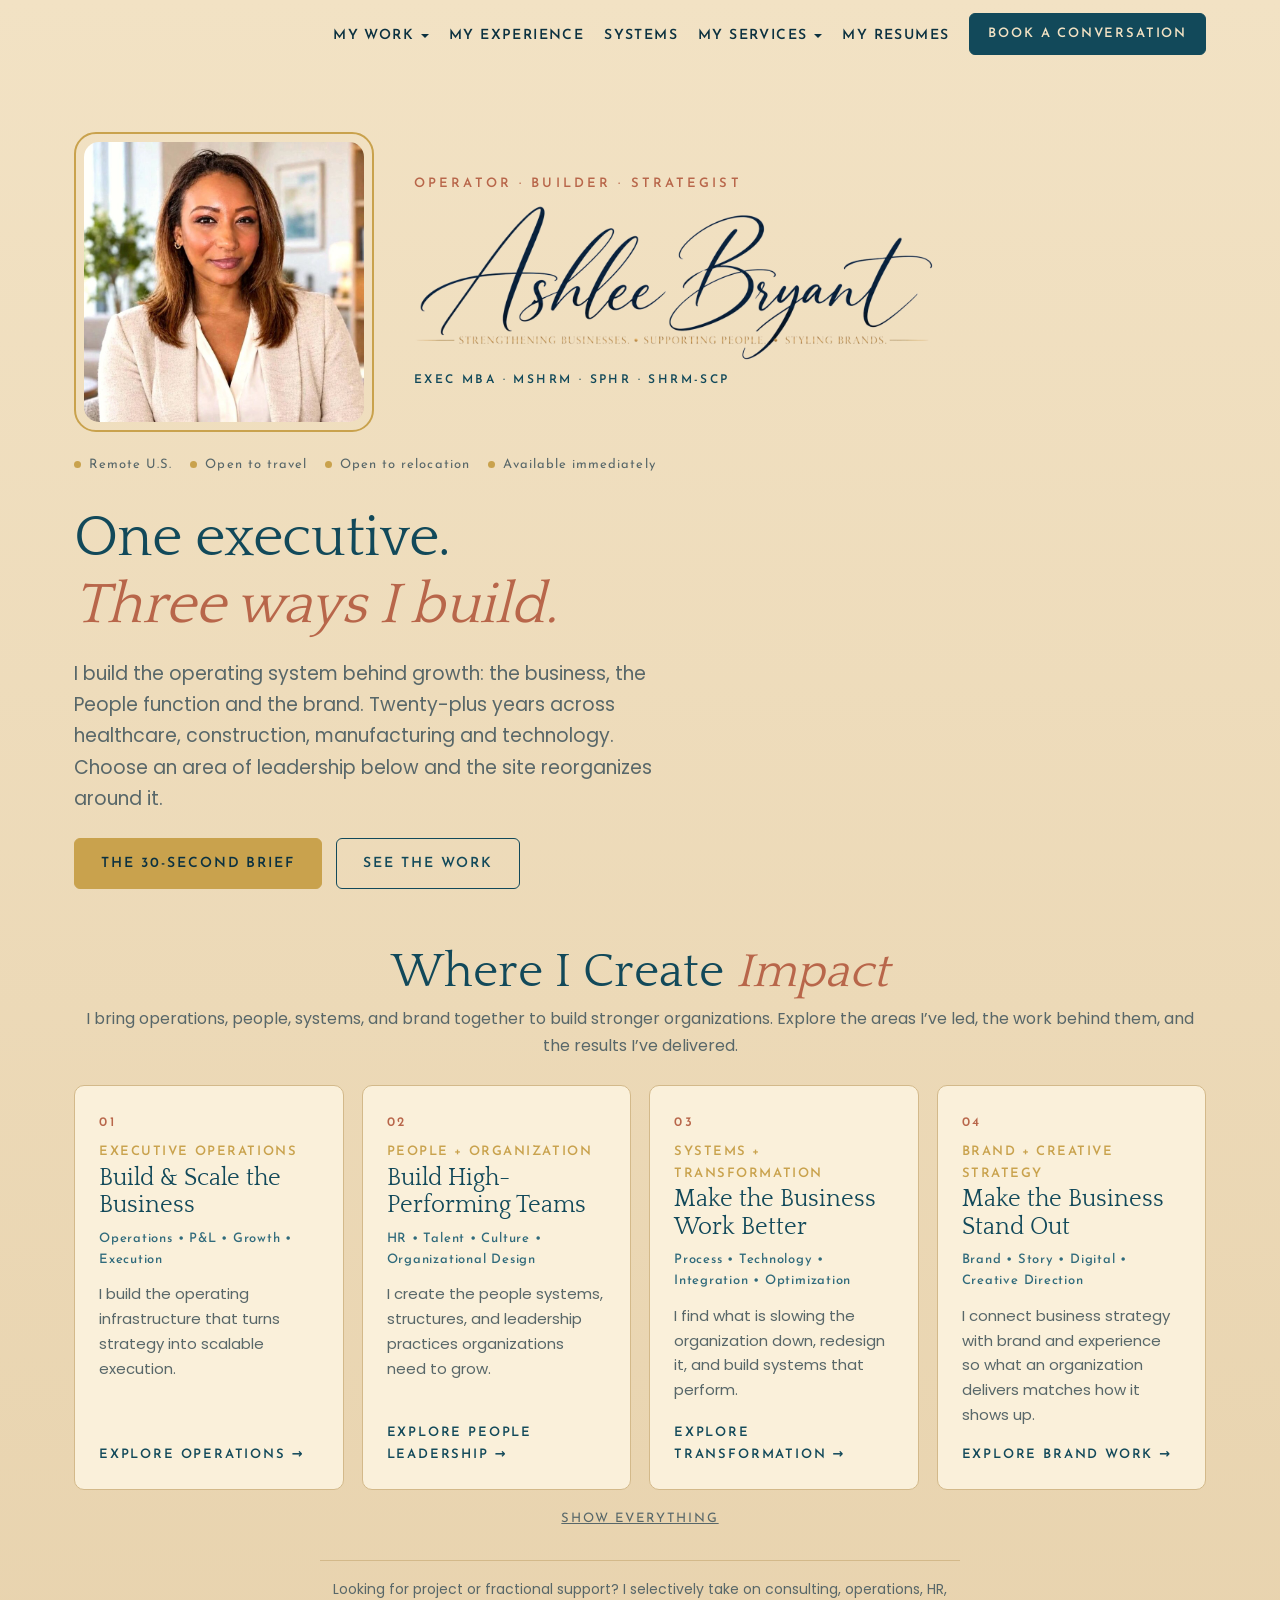
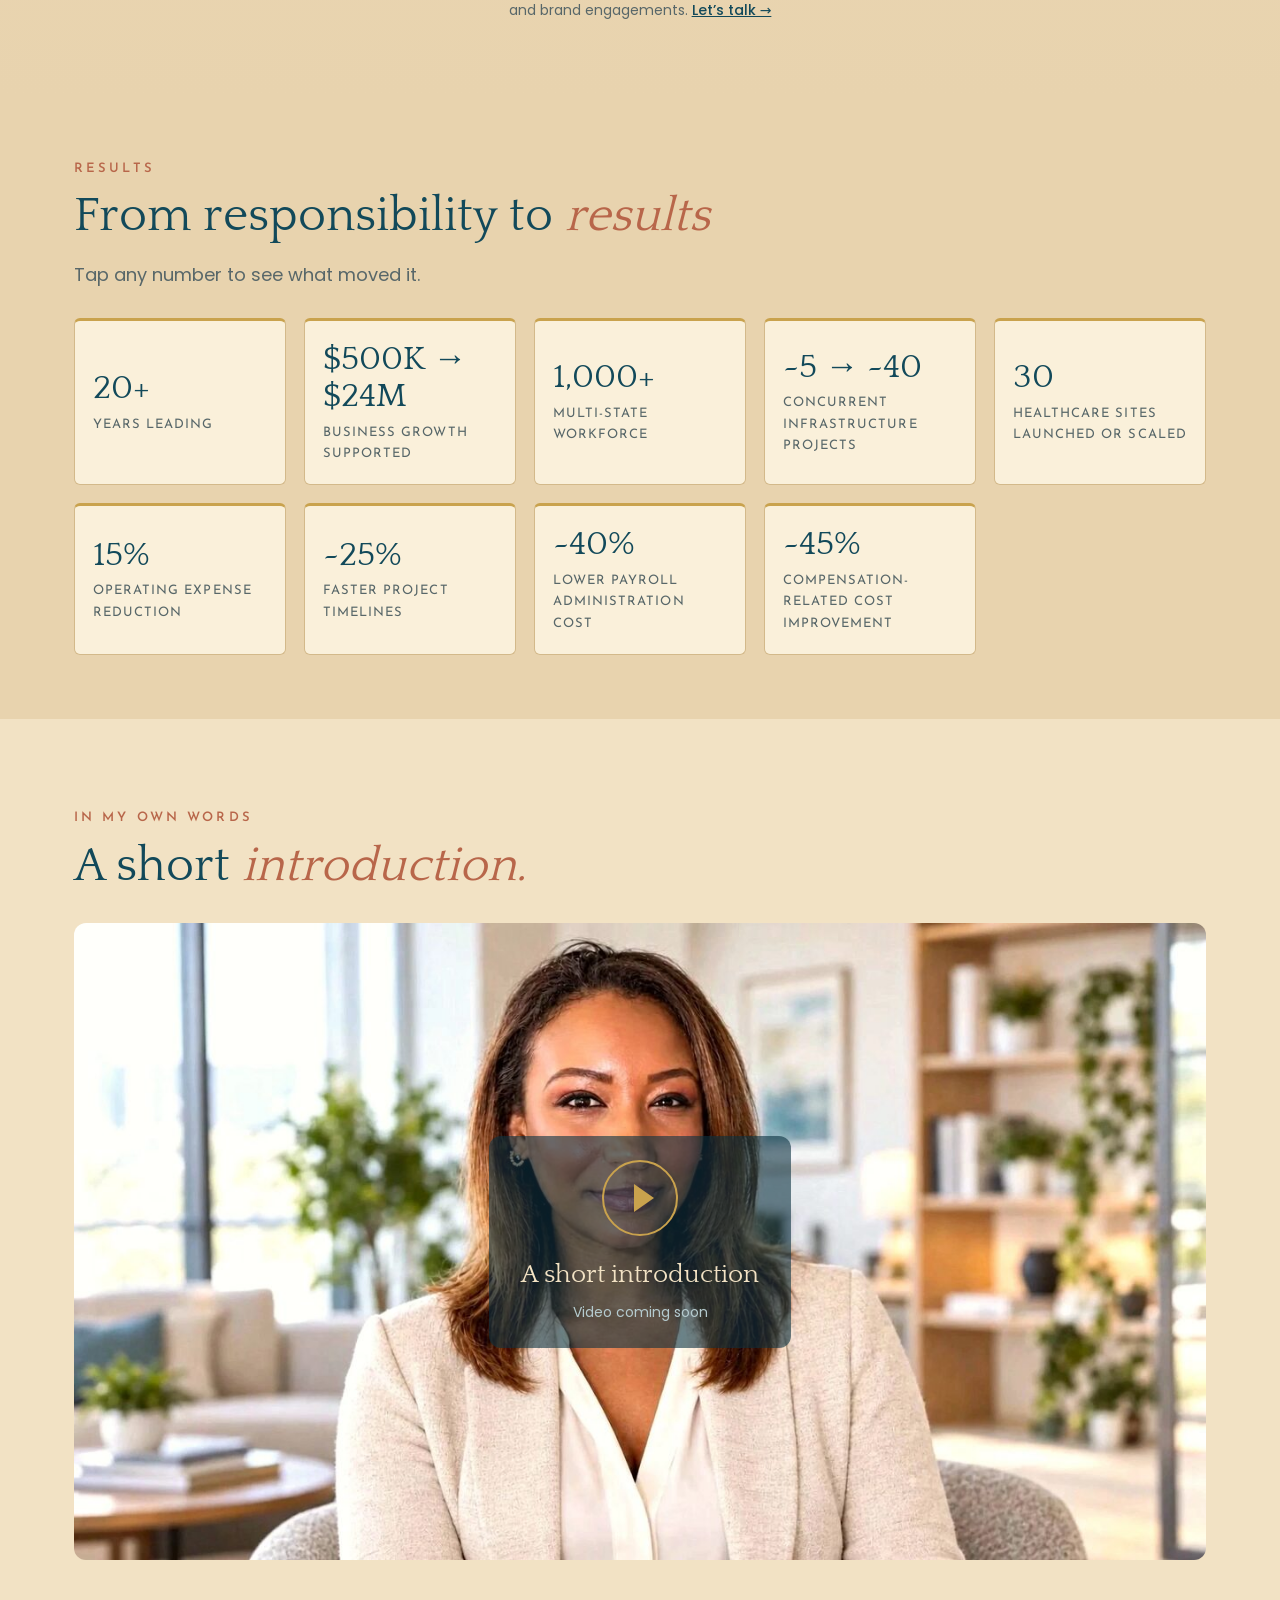
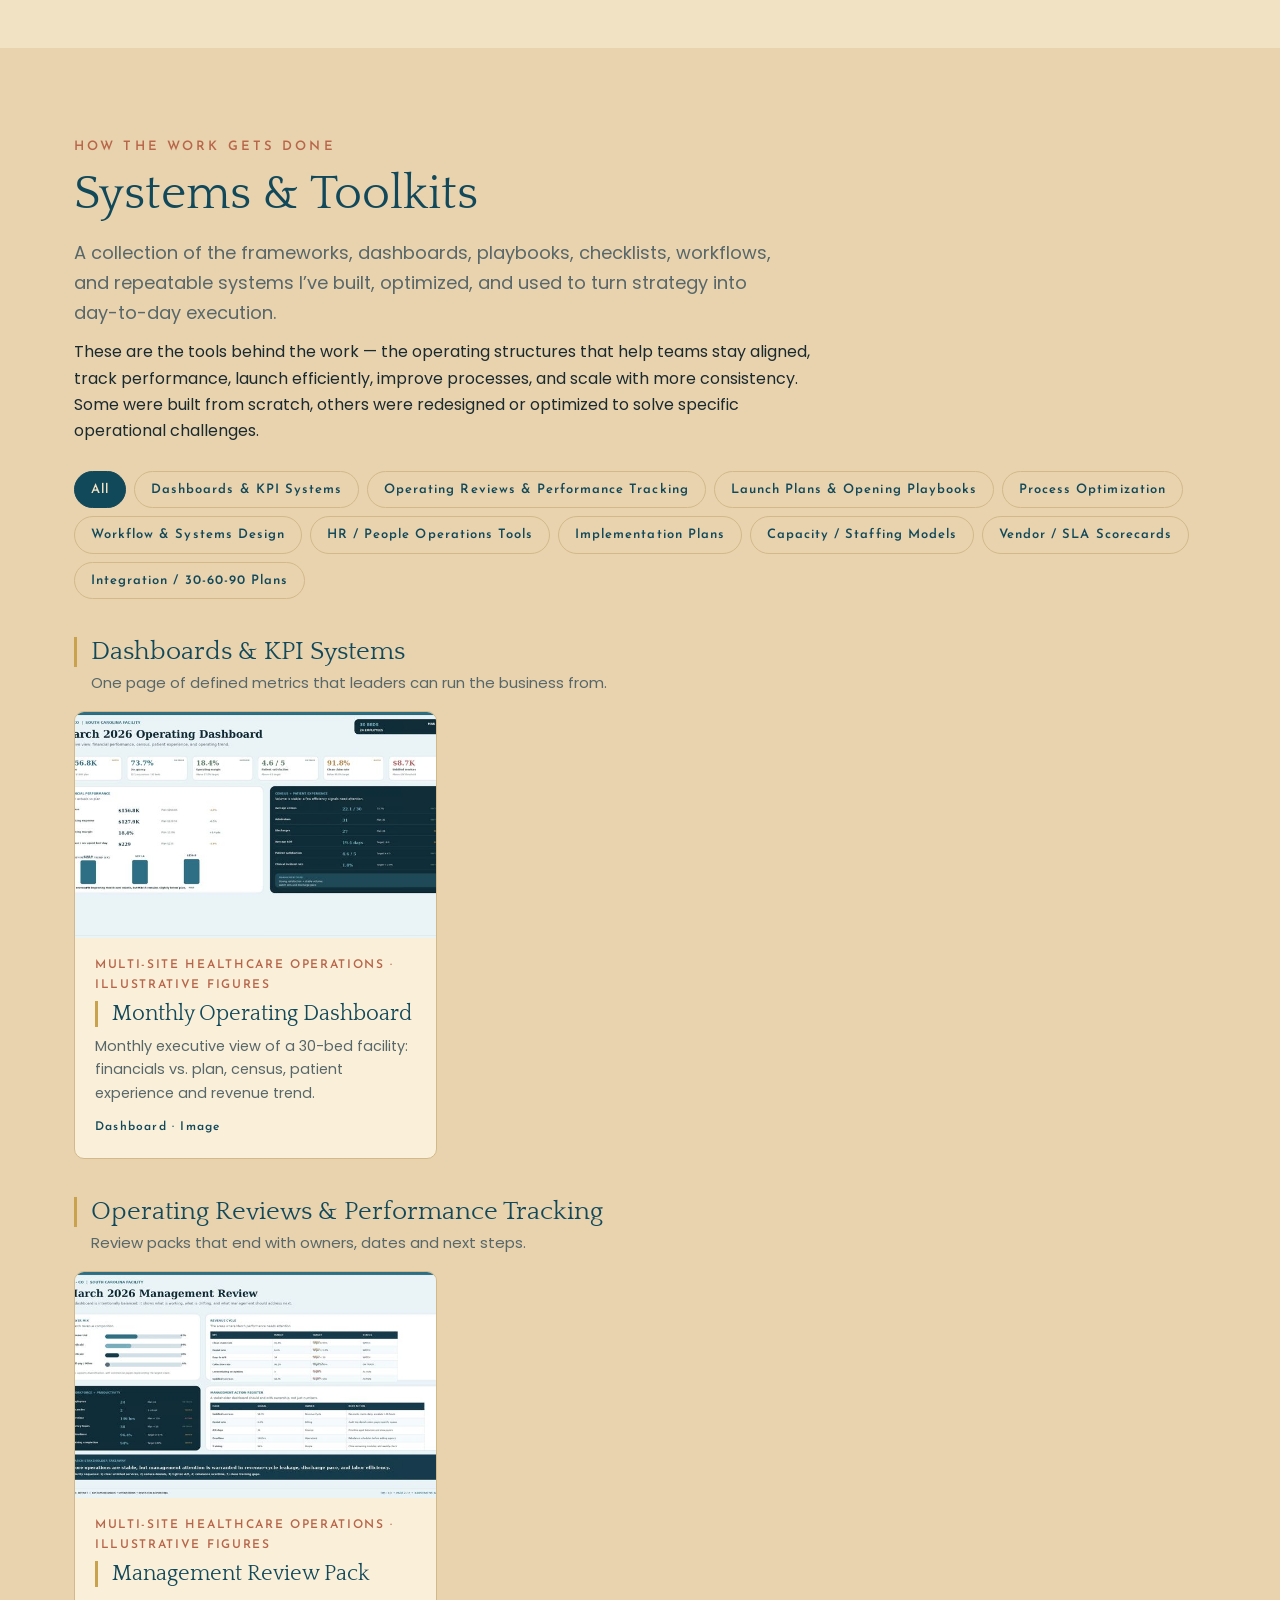
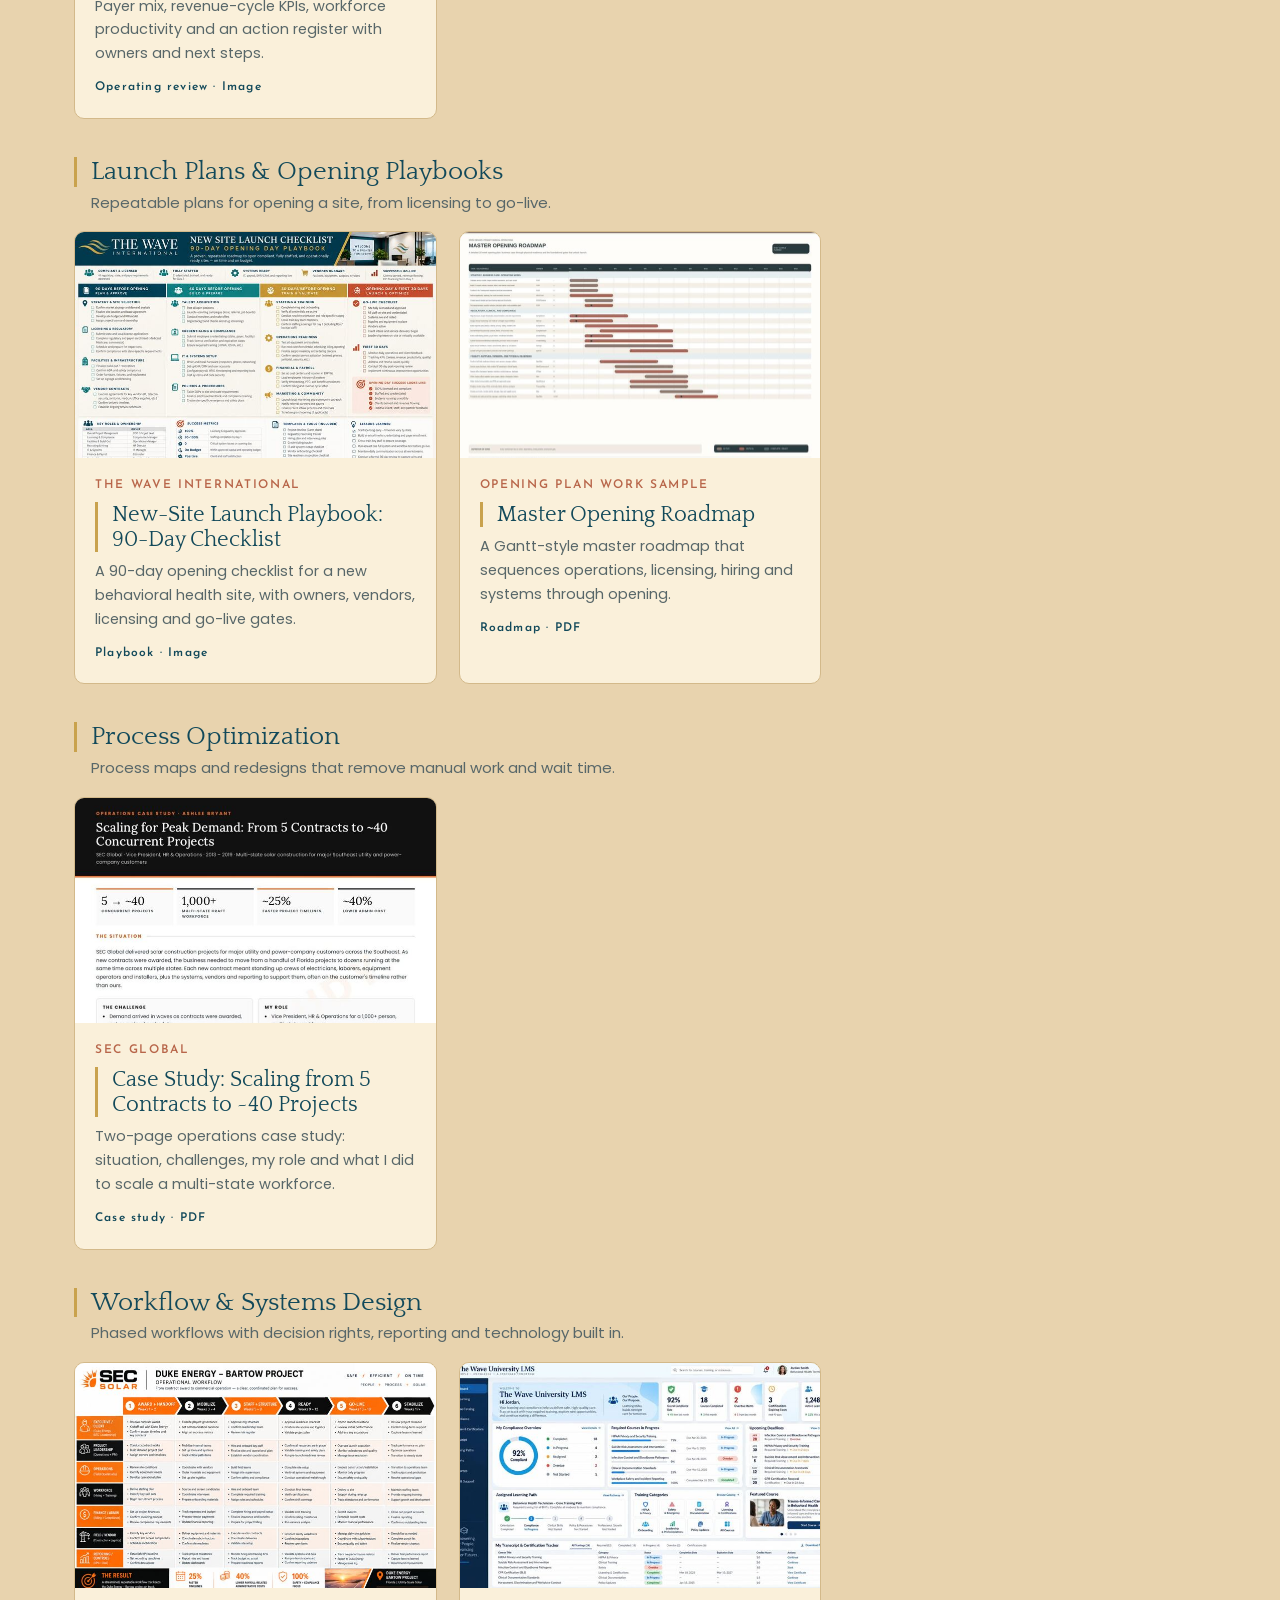
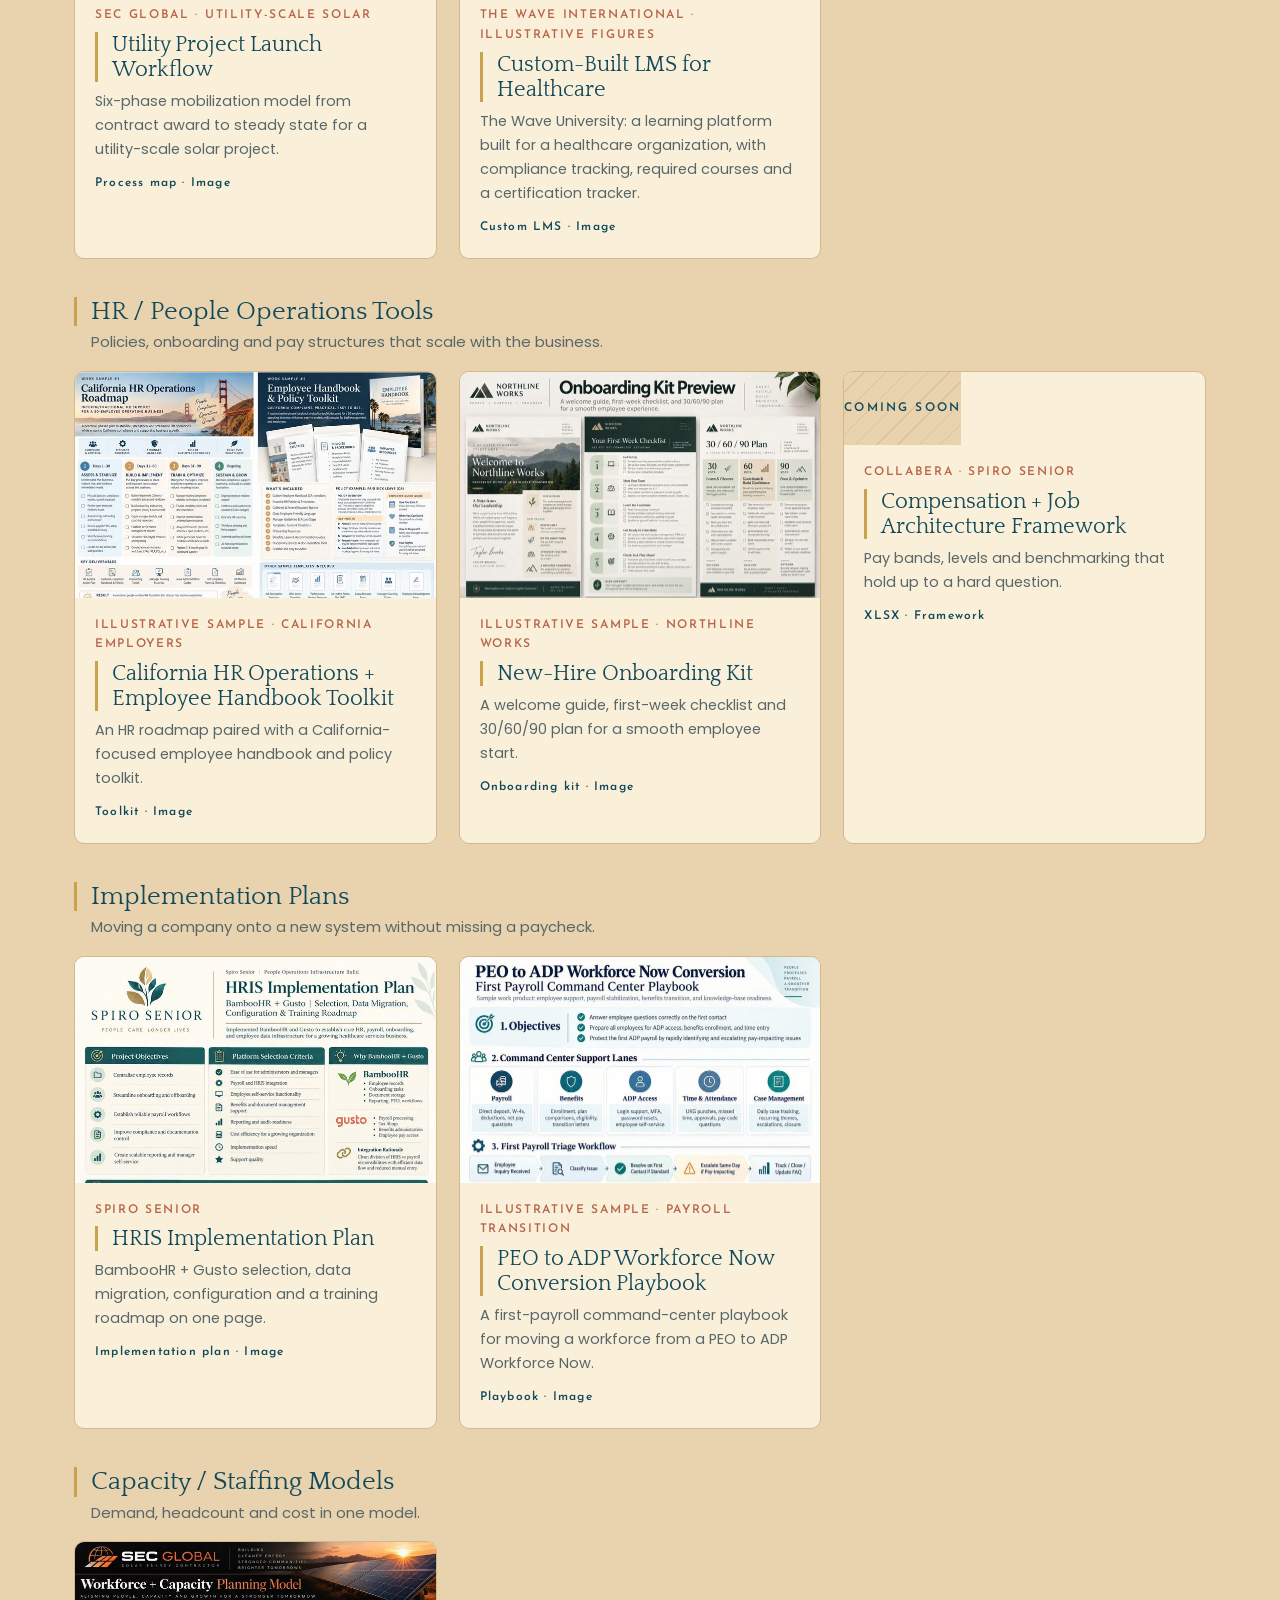
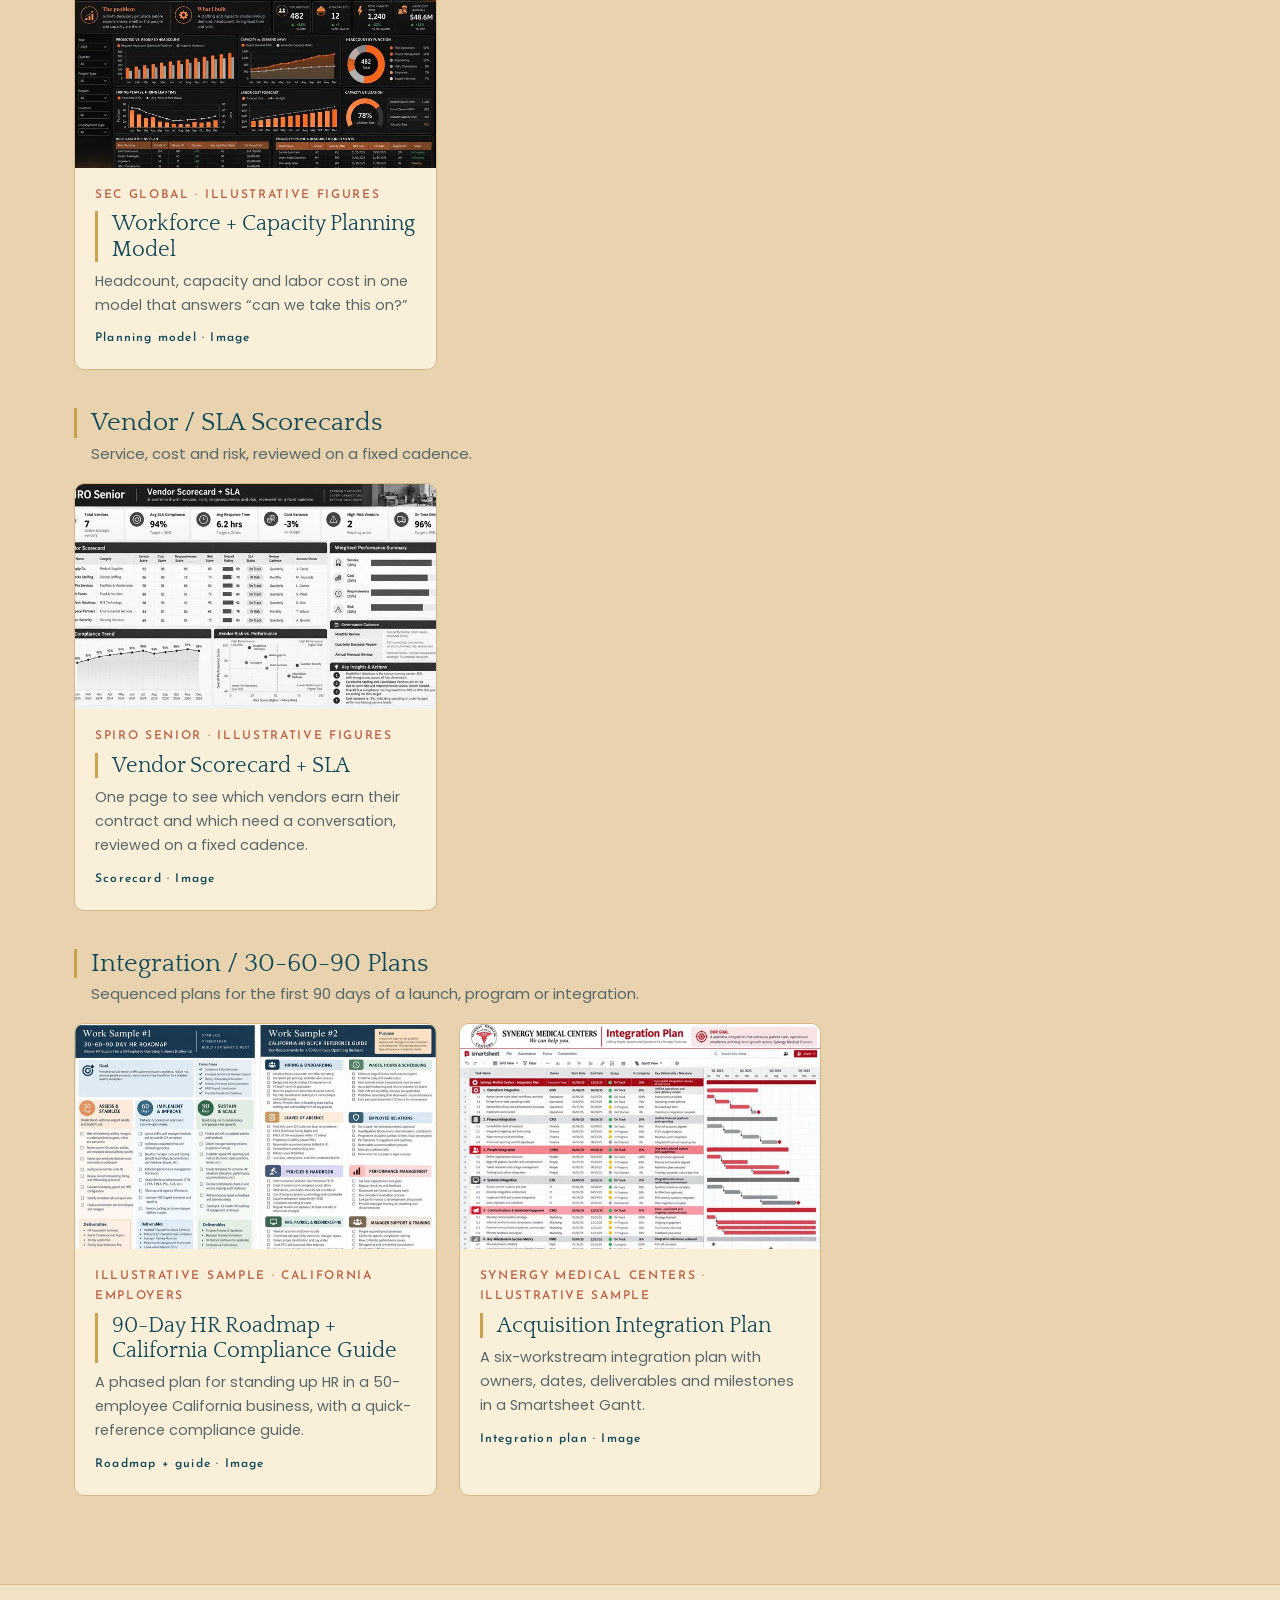
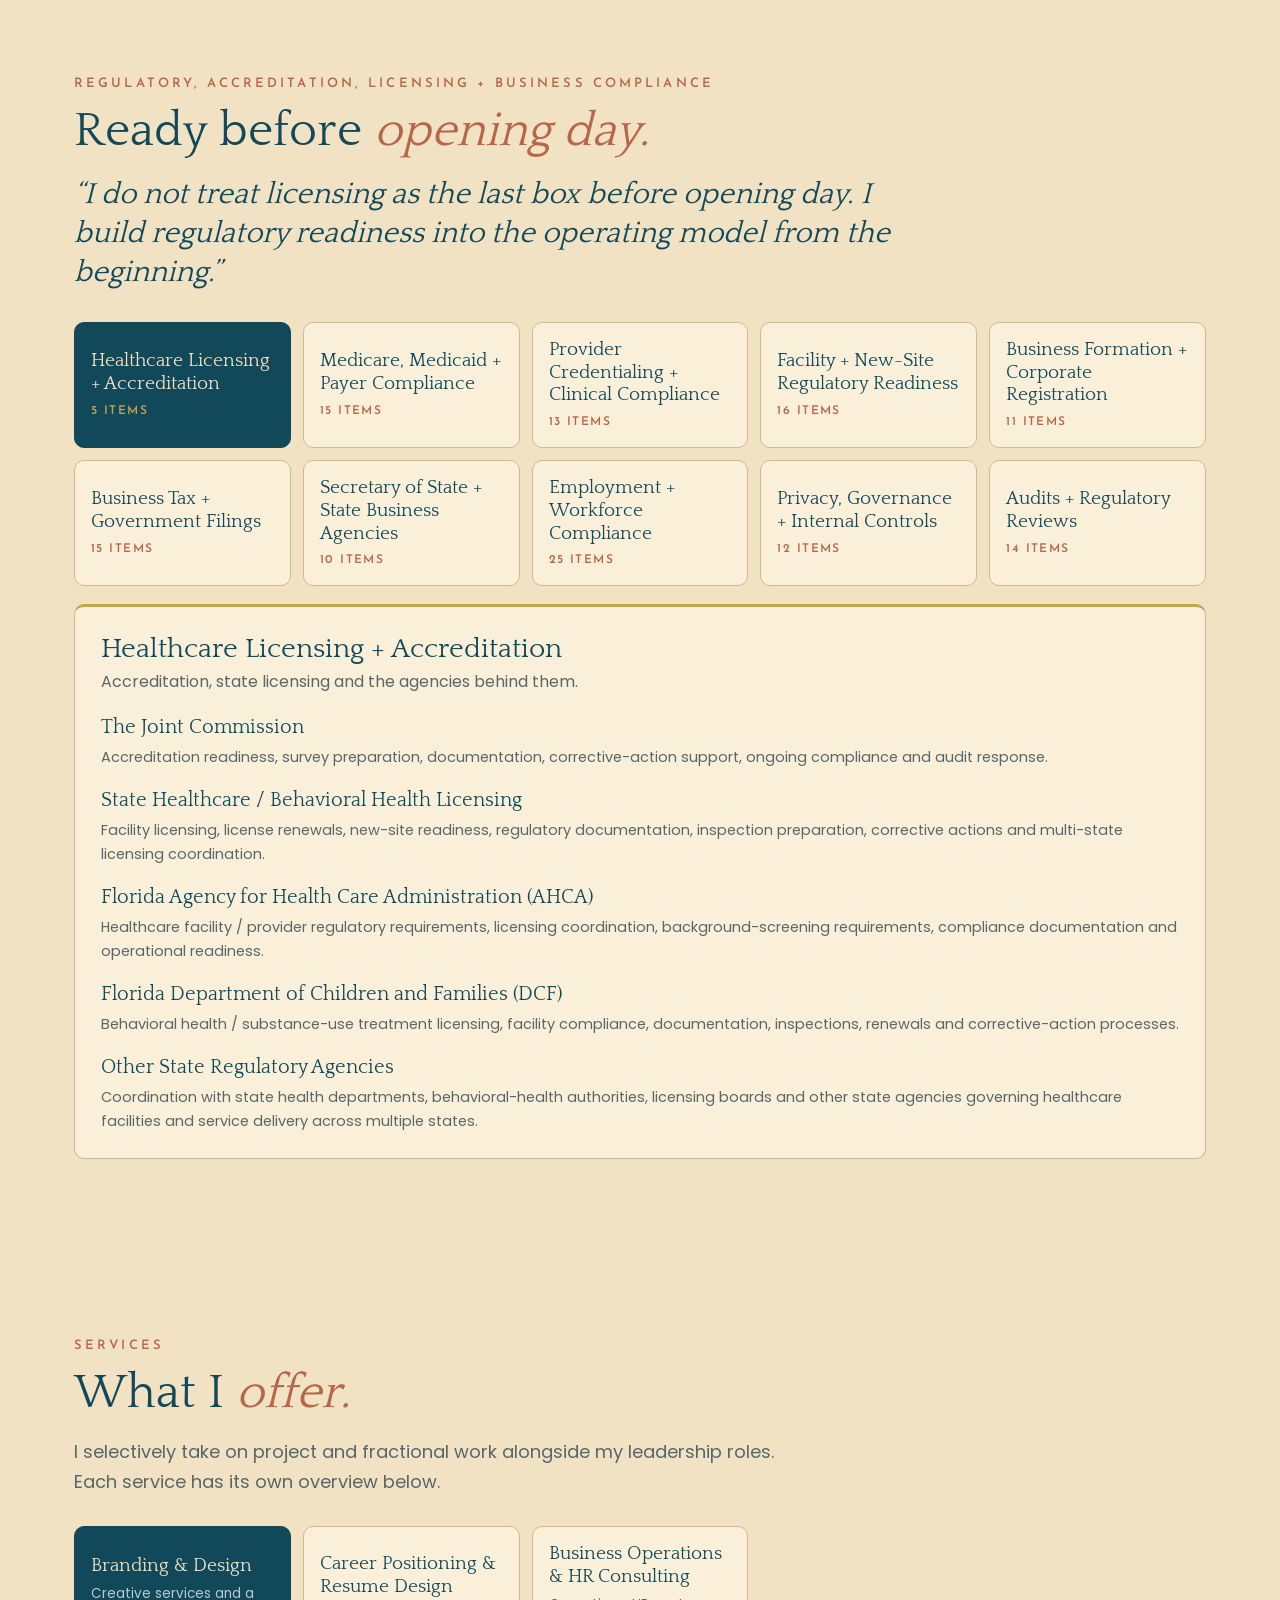
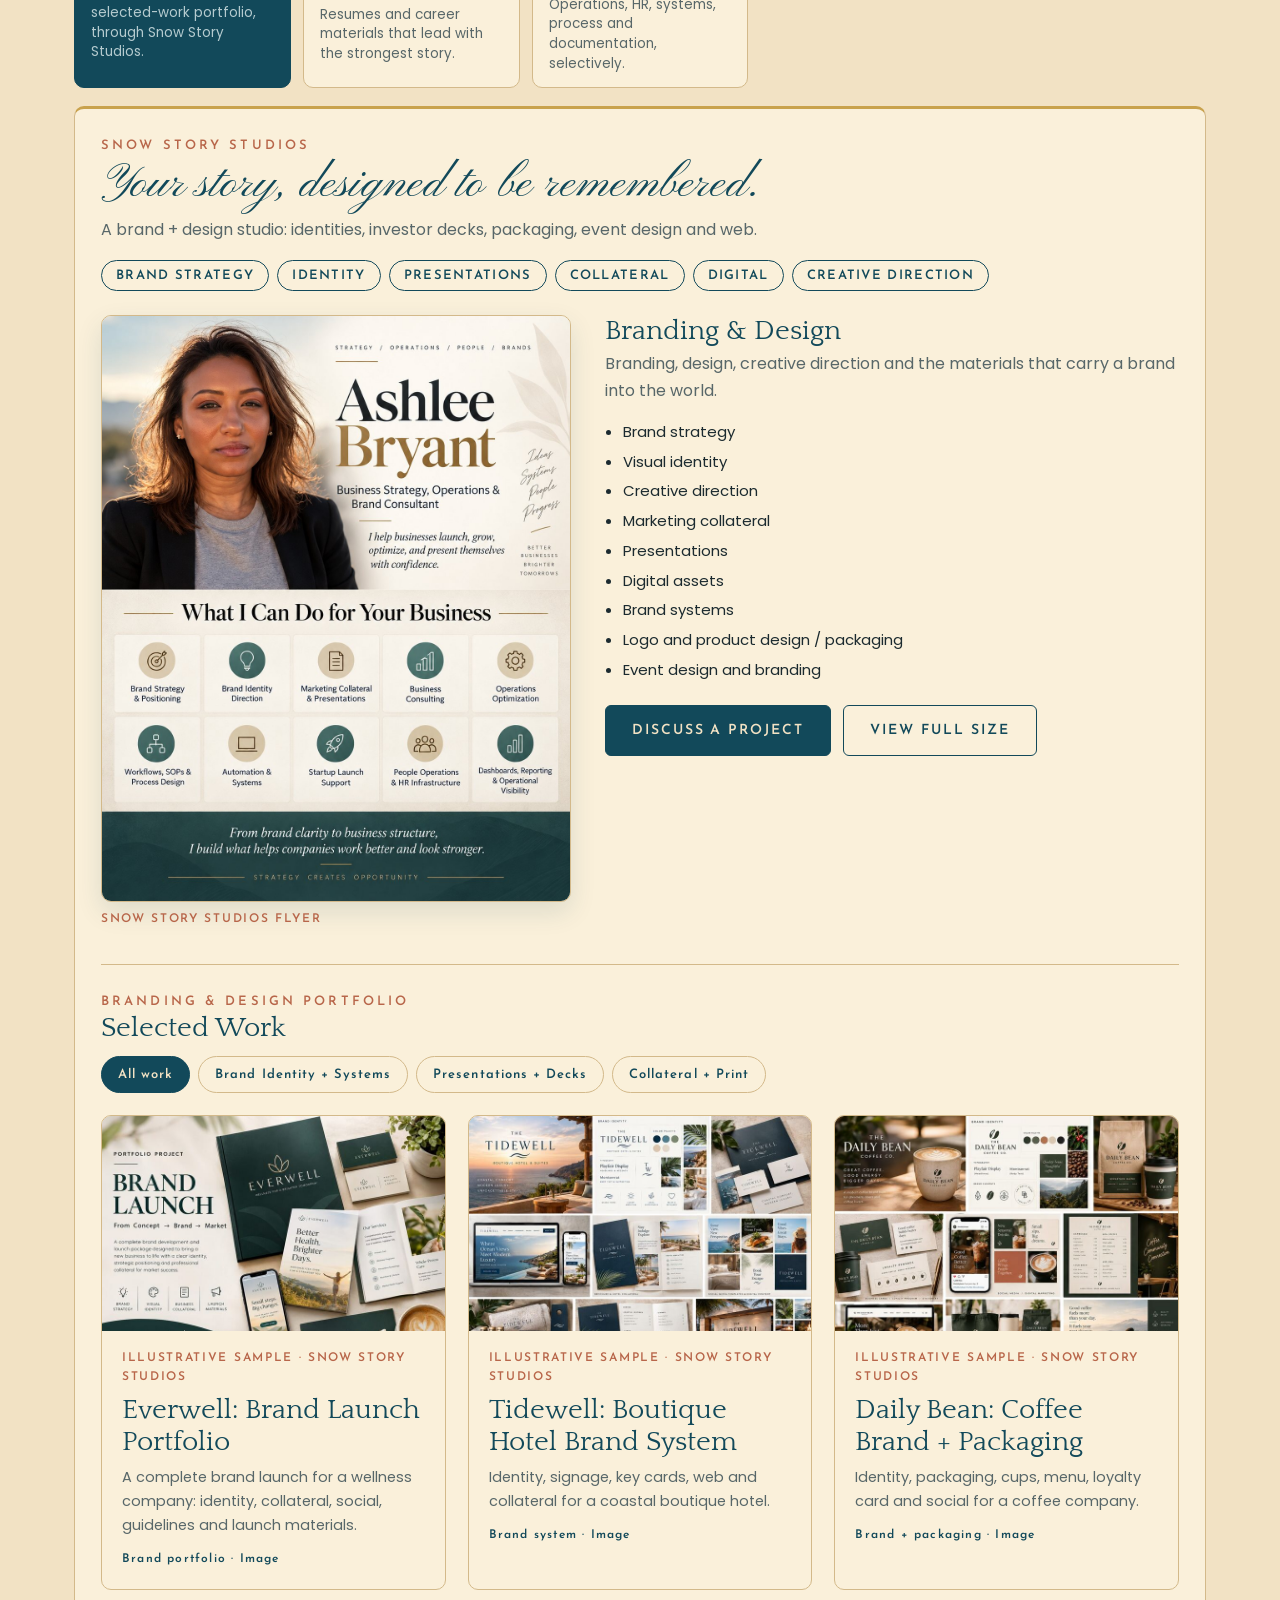
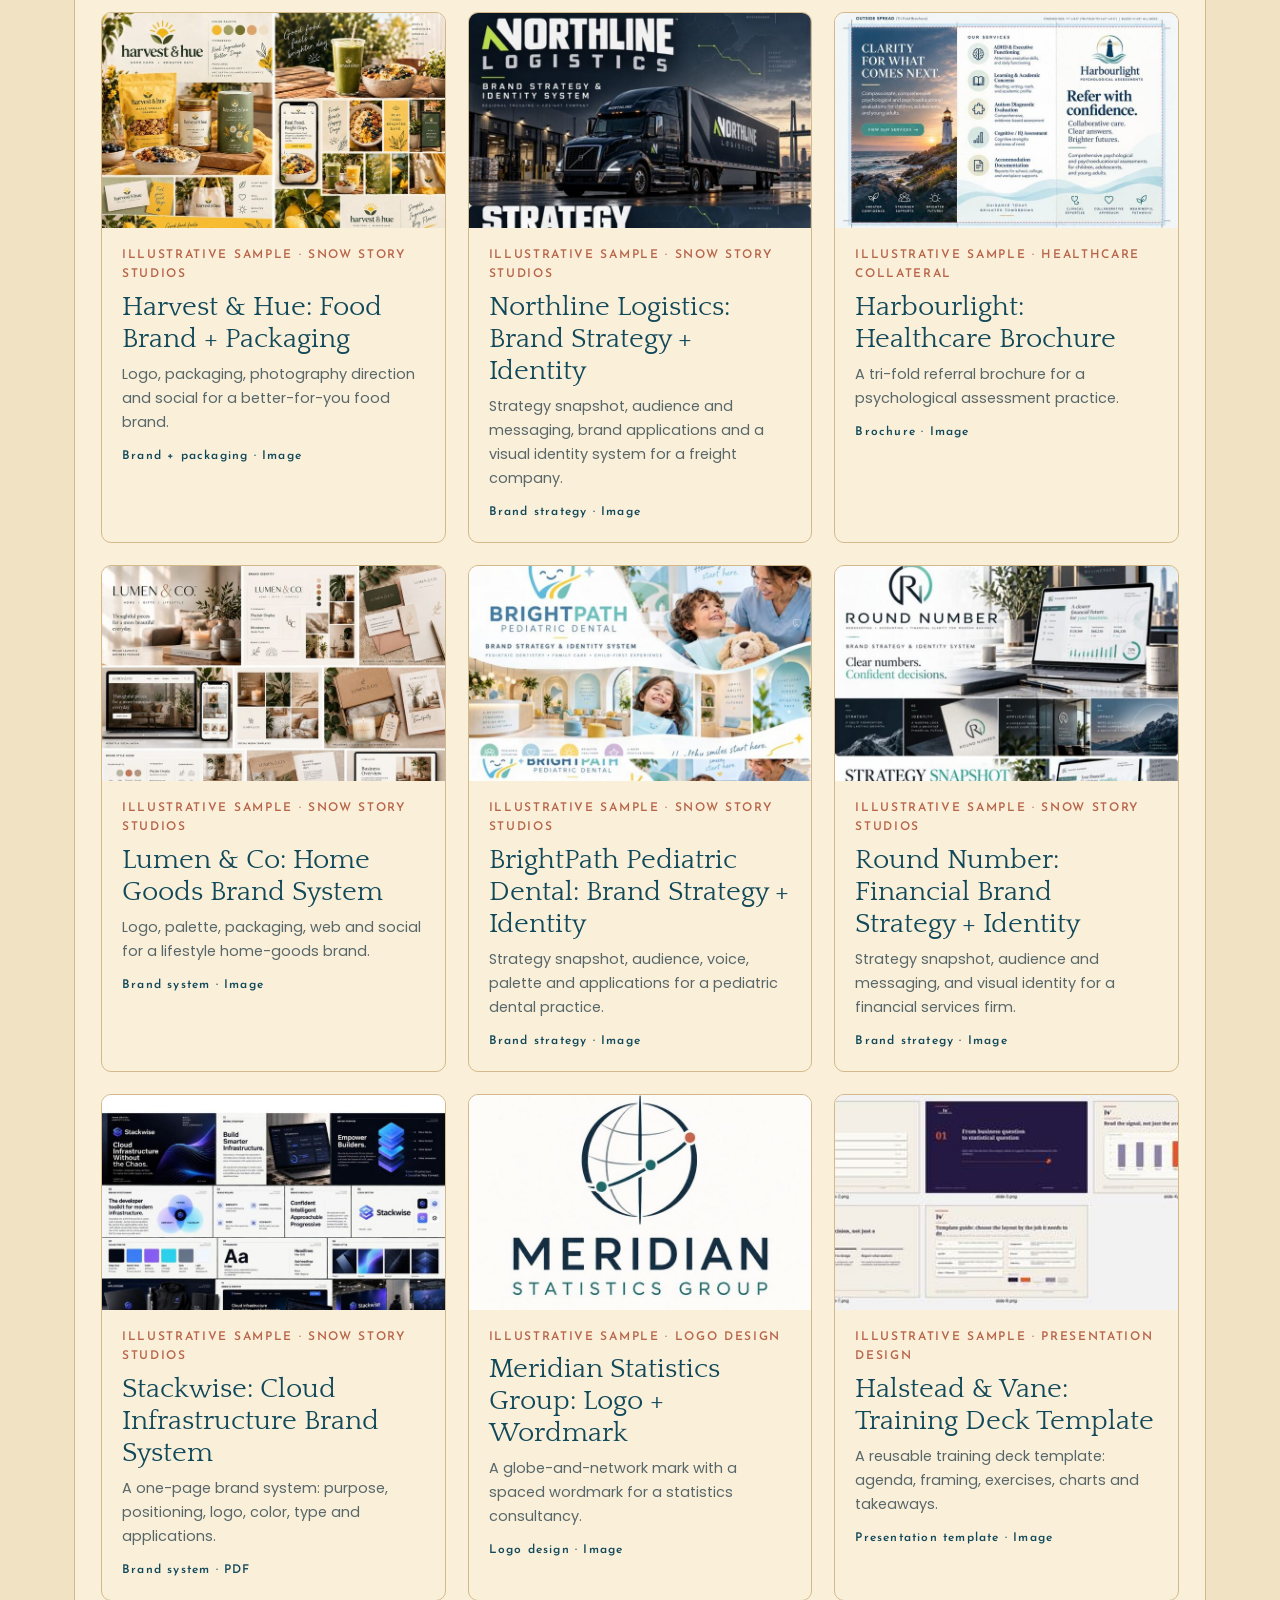
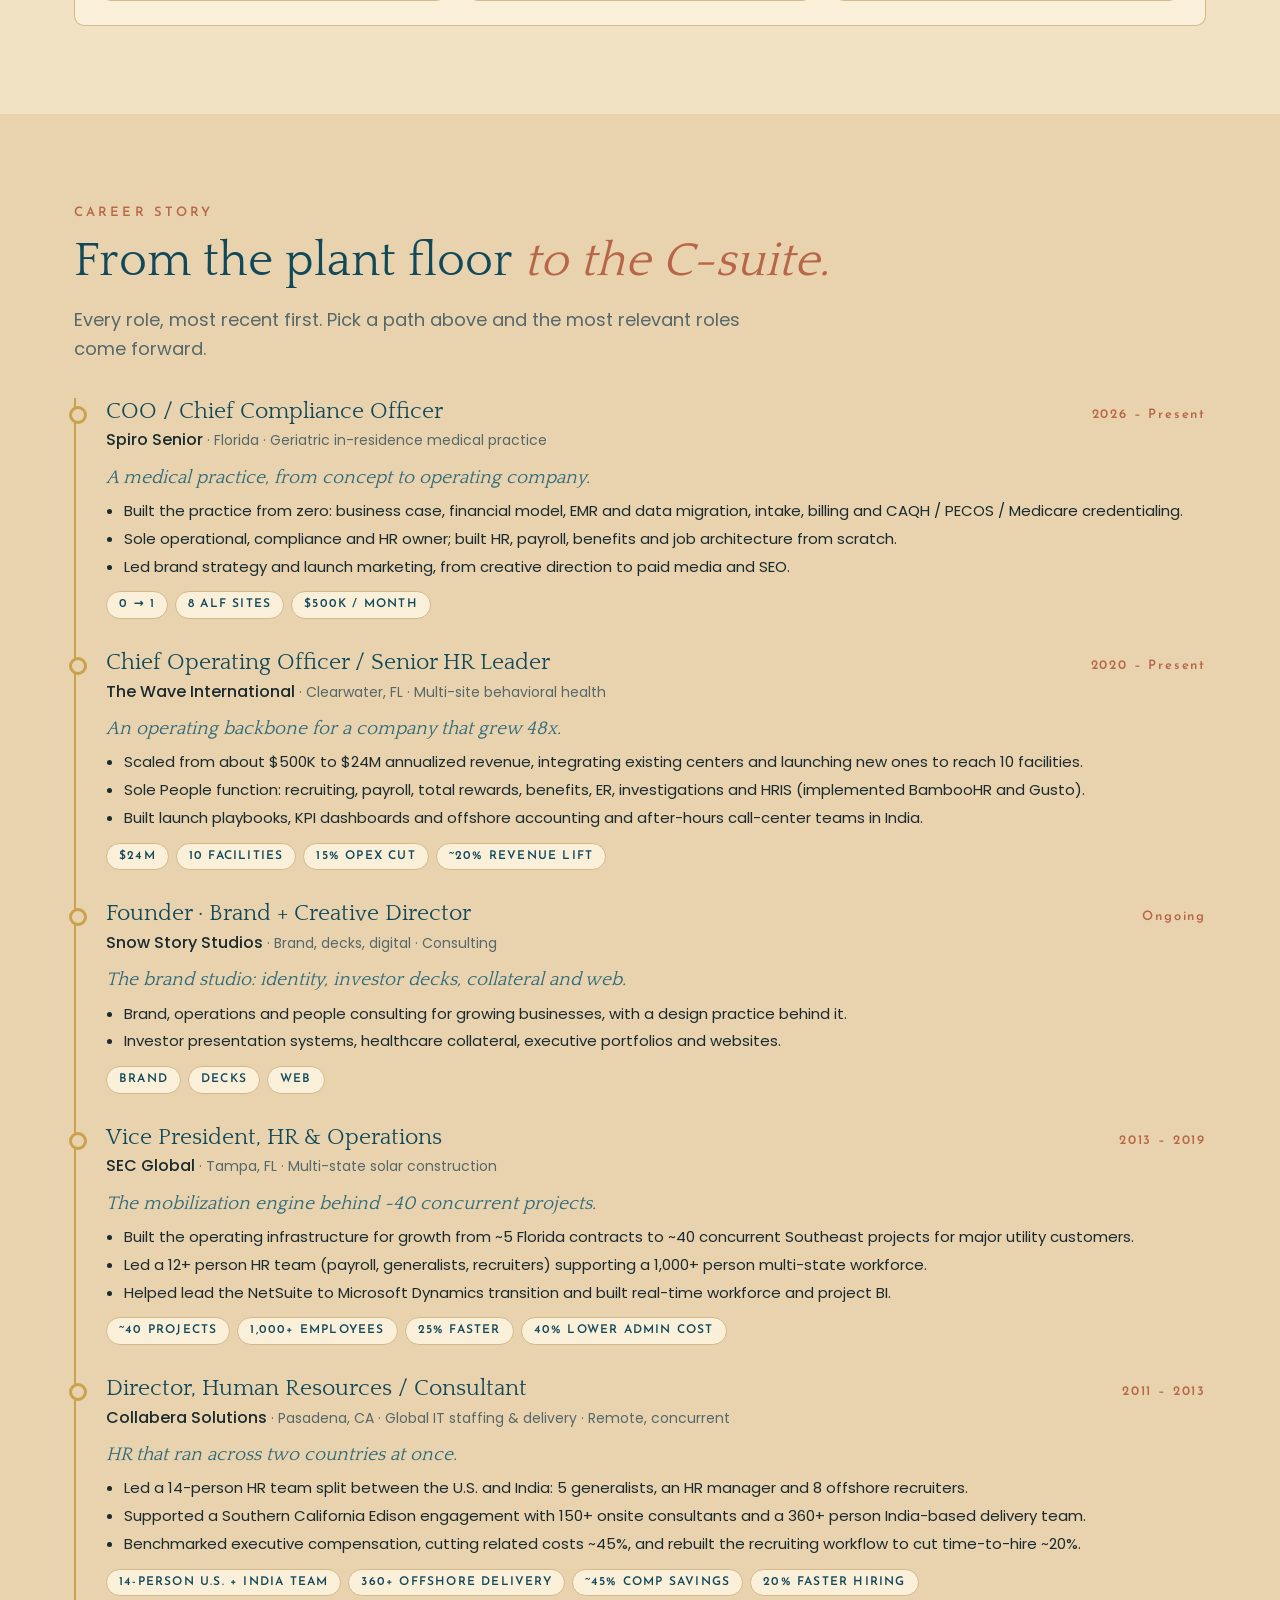
==== index.html @ c3c22385 "Reorganize main navigation: My Work, My Experience, My Services - MY WORK (-> Results) with Results," ====
<!DOCTYPE html>
<html lang="en">
<head>
<meta charset="utf-8">
<meta name="viewport" content="width=device-width, initial-scale=1">
<title>Ashlee Bryant · One Executive, Three Ways I Build</title>
<meta name="description" content="Ashlee Bryant, Exec MBA, SPHR, SHRM-SCP. Operator, builder and strategist: scale the business, build the People function, build the brand.">
<meta property="og:title" content="Ashlee Bryant · Executive Portfolio">
<meta property="og:description" content="One executive. Three ways I build. Pick what you need built and see the work.">
<link rel="preconnect" href="https://fonts.googleapis.com">
<link rel="preconnect" href="https://fonts.gstatic.com" crossorigin>
<!-- Glacial Indifference is not on Google Fonts: Josefin Sans is the stand-in. Self-host Glacial and put it first in --label to use it. -->
<link href="https://fonts.googleapis.com/css2?family=Josefin+Sans:wght@400;500;600&family=Pinyon+Script&family=Poppins:wght@300;400;500;600&family=Quattrocento:wght@400;700&display=swap" rel="stylesheet">
<link rel="stylesheet" href="https://assets.calendly.com/assets/external/widget.css">
<style>
/* Amsterdam One is a Canva font. Drop the licensed file at assets/fonts/AmsterdamOne.woff2 (or .otf/.ttf); Pinyon Script shows until then. */
@font-face{font-family:'Amsterdam One';font-display:swap;src:local('Amsterdam One'),local('AmsterdamOne'),url('assets/fonts/AmsterdamOne.woff2') format('woff2'),url('assets/fonts/AmsterdamOne.otf') format('opentype'),url('assets/fonts/AmsterdamOne.ttf') format('truetype')}
:root{
  --teal:#12495A; --teal-d:#0B3140; --teal-l:#2F6A7B; --mist:#B5CBCF;
  --ivory:#F2E2C4; --ivory2:#E8D3AE; --sand:#DBC399; --line:#D3B98A; --card:#FAF0DA;
  --gold:#C9A24D; --terra:#B8664A;
  --ink:#1B2A2F; --muted:#586769;
  --serif:'Quattrocento',Georgia,serif; --sans:'Poppins',system-ui,sans-serif;
  --script:'Amsterdam One','Pinyon Script','Snell Roundhand',cursive;
  --label:'Glacial Indifference','Josefin Sans',system-ui,sans-serif;
  --max:1180px; --r:6px;
}
*{box-sizing:border-box;margin:0;padding:0}
html{scroll-behavior:smooth;scroll-padding-top:76px}
html,body{overflow-x:hidden}
body{background:var(--ivory);color:var(--ink);font-family:var(--sans);font-size:16px;line-height:1.65;-webkit-font-smoothing:antialiased}
img{max-width:100%;display:block}
a{color:inherit}
button{font:inherit;color:inherit;cursor:pointer}
:focus-visible{outline:3px solid var(--gold);outline-offset:2px}
.wrap{max-width:var(--max);margin:0 auto;padding:0 24px}
section{padding:88px 0}
.eyebrow{font-family:var(--label);font-size:13px;letter-spacing:.24em;text-transform:uppercase;font-weight:600;color:var(--terra)}
.on-dark .eyebrow,.eyebrow.gold{color:var(--gold)}
h1,h2,h3,h4{font-family:var(--serif);font-weight:400;line-height:1.14;color:var(--teal)}
h2{font-size:clamp(30px,4.4vw,48px);margin:10px 0 16px}
em{font-style:italic;color:var(--terra)}
.lede{font-size:18px;color:var(--muted);max-width:720px}
.btn{display:inline-block;background:var(--teal);color:var(--ivory);border:1.5px solid var(--teal);padding:13px 26px;border-radius:var(--r);font-family:var(--label);font-size:14px;font-weight:600;letter-spacing:.14em;text-transform:uppercase;text-decoration:none;transition:background .2s,color .2s,transform .2s}
.btn:hover{background:var(--teal-d);transform:translateY(-1px)}
.btn.ghost{background:transparent;color:var(--teal)}
.btn.ghost:hover{background:var(--teal);color:var(--ivory)}
.btn.gold{background:var(--gold);border-color:var(--gold);color:var(--teal-d)}
.btn.gold:hover{background:#d8b463}
.on-dark .btn.ghost{color:var(--ivory);border-color:var(--ivory)}
.on-dark .btn.ghost:hover{background:var(--ivory);color:var(--teal)}
.chip{background:transparent;border:1.5px solid var(--line);border-radius:99px;padding:7px 16px;font-family:var(--label);font-size:13px;font-weight:600;letter-spacing:.08em;color:var(--teal)}
.chip:hover{border-color:var(--teal)}
.chip[aria-pressed=true]{background:var(--teal);border-color:var(--teal);color:var(--ivory)}
.rv{opacity:0;transform:translateY(18px);transition:opacity .7s,transform .7s}
.rv.in{opacity:1;transform:none}

/* nav */
.nav{position:fixed;inset:0 0 auto 0;z-index:50;transition:background .3s,box-shadow .3s}
.nav.scrolled{background:rgba(242,226,196,.95);backdrop-filter:blur(10px);box-shadow:0 1px 0 var(--line)}
.nav .wrap{display:flex;align-items:center;justify-content:flex-end;height:68px}
.hero .name-logo{width:min(100%,520px);height:auto;margin:10px 0 6px}
.nav ul{display:flex;gap:20px;white-space:nowrap;list-style:none;align-items:center}
.nav ul a:not(.btn){text-decoration:none;font-family:var(--label);font-size:14px;font-weight:600;letter-spacing:.1em;text-transform:uppercase;color:var(--teal-d)}
.nav ul a:not(.btn):hover{color:var(--terra)}
.nav .btn{padding:9px 18px;font-size:13px}
.nav .has-sub{position:relative}
.nav .has-sub>a:after{content:"";display:inline-block;margin-left:7px;border:4px solid transparent;border-top-color:currentColor;border-bottom:0;vertical-align:middle}
.nav .sub{position:absolute;top:100%;left:-14px;min-width:220px;padding:8px 0;background:var(--card);border:1px solid var(--line);border-top:3px solid var(--gold);border-radius:var(--r);box-shadow:0 14px 28px rgba(18,73,90,.16);display:none;flex-direction:column}
.nav .has-sub:hover .sub,.nav .has-sub:focus-within .sub{display:flex}
.nav .sub a{display:block;padding:10px 18px;white-space:nowrap}
.nav .sub a:hover{background:var(--ivory2)}
.menu-btn{display:none;background:none;border:0;padding:10px}
.menu-btn span{display:block;width:24px;height:2px;background:var(--teal);margin:5px 0}

/* hero */
.hero{padding:132px 0 72px;background:linear-gradient(180deg,var(--ivory) 0%,var(--ivory2) 100%)}
.hero-id{display:flex;align-items:center;gap:40px;flex-wrap:nowrap}
.hero-id .idtext{min-width:0}
.hero-copy{margin-top:30px;max-width:760px}
.hero .name{font-family:var(--script);font-size:clamp(54px,8.5vw,104px);line-height:1;color:var(--teal);margin:12px 0 4px;font-weight:400}
.hero h1{font-size:clamp(34px,5vw,58px);letter-spacing:-.01em;margin:14px 0 20px}
.hero .sub{font-size:19px;color:var(--muted);max-width:600px}
.hero .quick{margin-top:24px;display:flex;gap:14px;flex-wrap:wrap}
.portrait{position:relative;flex:none;width:300px}
.portrait .ring{border:2px solid var(--gold);border-radius:22px;padding:8px}
.portrait img{border-radius:15px;aspect-ratio:1;object-fit:cover;width:100%;height:auto}
.hero .creds{margin-top:10px;font-family:var(--label);font-size:12px;letter-spacing:.2em;color:var(--teal);font-weight:600}
.avail{display:flex;gap:8px 18px;flex-wrap:wrap;margin-top:22px;font-family:var(--label);font-size:13px;letter-spacing:.08em;color:var(--muted)}
.avail span:before{content:"";display:inline-block;width:7px;height:7px;border-radius:50%;background:var(--gold);margin-right:8px}

/* picker */
.picker{margin-top:56px}
.picker h2{text-align:center;margin-bottom:6px}
.picker .hint{text-align:center;color:var(--muted);margin-bottom:26px}
.paths{display:grid;grid-template-columns:repeat(4,1fr);gap:18px}
.path{display:flex;flex-direction:column;align-items:flex-start;justify-content:flex-start;text-align:left;background:var(--card);border:1.5px solid var(--line);border-radius:10px;padding:26px 24px 24px;position:relative;transition:transform .25s,box-shadow .25s,border-color .25s,background .25s}
.path:hover{transform:translateY(-4px);box-shadow:0 14px 34px rgba(18,73,90,.14);border-color:var(--teal)}
.path .n{font-family:var(--label);font-size:13px;letter-spacing:.2em;color:var(--terra);font-weight:600}
.path h3{font-size:24px;margin:2px 0 6px}
.path .kw{display:block;margin:2px 0 12px;font-family:var(--label);font-size:13px;letter-spacing:.06em;color:var(--teal-l);font-weight:500}
.path[aria-pressed=true] .kw{color:var(--mist)}
.path .s{font-family:var(--label);font-size:13px;letter-spacing:.12em;text-transform:uppercase;color:var(--gold);font-weight:600;margin:8px 0 0;display:block}
.path p{font-size:15px;color:var(--muted)}
.path .go{display:inline-block;margin-top:auto;padding-top:16px;font-family:var(--label);font-size:13px;letter-spacing:.14em;text-transform:uppercase;font-weight:600;color:var(--teal)}
.path[aria-pressed=true]{background:var(--teal);border-color:var(--teal);color:var(--ivory)}
.path[aria-pressed=true] h3,.path[aria-pressed=true] .go{color:var(--ivory)}
.path[aria-pressed=true] p{color:var(--mist)}
.path[aria-pressed=true] .n{color:var(--gold)}
.fractional{max-width:640px;margin:30px auto 0;padding-top:18px;border-top:1px solid var(--line);text-align:center;font-size:14px;line-height:1.55;color:var(--muted)}
.fractional a{color:var(--teal);font-weight:500;white-space:nowrap}
.reset{display:block;margin:18px auto 0;background:none;border:0;font-family:var(--label);font-size:13px;letter-spacing:.14em;text-transform:uppercase;color:var(--muted);text-decoration:underline}

/* lens */
.lens{background:var(--teal);color:var(--ivory);padding:80px 0}
.lens h2,.lens h3{color:var(--ivory)}
.lens .grid{display:grid;grid-template-columns:1.1fr .9fr;gap:56px}
.lens .lede{color:var(--mist)}
.lens .quote{font-family:var(--serif);font-style:italic;font-size:26px;line-height:1.3;color:var(--gold);margin-top:28px;padding-left:20px;border-left:3px solid var(--gold)}
.lens .ctas{margin-top:28px;display:flex;gap:14px;flex-wrap:wrap}
.steps{list-style:none;counter-reset:s;display:grid;gap:12px}
.steps li{counter-increment:s;display:grid;grid-template-columns:44px 1fr;gap:4px 14px;align-items:baseline;border-bottom:1px solid rgba(255,255,255,.14);padding-bottom:12px}
.steps li:before{content:counter(s,decimal-leading-zero);font-family:var(--label);color:var(--gold);font-weight:600;grid-row:span 2}
.steps b{font-family:var(--serif);font-weight:400;font-size:21px}
.steps span{font-size:14.5px;color:var(--mist)}
.caps{display:flex;flex-wrap:wrap;gap:8px;margin-top:34px}
.caps span{border:1px solid rgba(255,255,255,.28);border-radius:99px;padding:4px 13px;font-size:13px;color:var(--ivory)}
.roles{margin-top:22px;font-family:var(--label);font-size:14px;letter-spacing:.06em;color:var(--mist)}
.roles b{color:var(--gold);letter-spacing:.2em;text-transform:uppercase;font-size:12px;margin-right:6px}

.does{display:grid;grid-template-columns:repeat(auto-fit,minmax(230px,1fr));gap:14px;margin-top:34px}
.does div{background:rgba(255,255,255,.07);border:1px solid rgba(255,255,255,.18);border-radius:var(--r);padding:16px 18px}
.does h4{font-size:20px;color:var(--gold);margin-bottom:4px}
.does p{font-size:14px;color:var(--mist);line-height:1.5}
.does .more{display:flex;align-items:center;font-family:var(--serif);font-style:italic;font-size:22px;color:var(--ivory)}
.svc{display:grid;grid-template-columns:minmax(0,.9fr) minmax(0,1.1fr);gap:34px;align-items:start}
.svc .doc{display:block;border:1px solid var(--line);border-radius:10px;overflow:hidden;background:var(--card);box-shadow:0 10px 26px rgba(18,73,90,.12)}
.svc .doc img{width:100%;height:auto}
.svc .cap{margin-top:8px;font-family:var(--label);font-size:12px;letter-spacing:.14em;text-transform:uppercase;color:var(--terra);font-weight:600}
.svc ul{margin:14px 0 0 18px;font-size:15px}
.svc li{margin:5px 0}
.stag{font-family:var(--script);font-size:clamp(32px,4.4vw,48px);line-height:1.1;color:var(--teal);margin:2px 0 6px}
.sdesc{color:var(--muted);max-width:720px}
.chipline{display:flex;flex-wrap:wrap;gap:8px;margin-top:16px}
.chipline span{border:1px solid var(--teal);border-radius:99px;padding:4px 14px;font-family:var(--label);font-size:13px;letter-spacing:.1em;text-transform:uppercase;color:var(--teal);font-weight:600}
.sw{margin-top:34px;padding-top:26px;border-top:1px solid var(--line)}
.sw h3{font-size:30px}
.sw .filters{margin-top:12px}
.toolkits{background:var(--ivory2)}
.toolkits .support{margin-top:12px;max-width:760px;color:var(--ink);font-size:16px}
.kg{margin-top:38px}
.kg h3{font-size:26px;padding-left:14px;border-left:3px solid var(--gold)}
.kg .kb{margin:4px 0 0 17px;color:var(--muted);font-size:15px}
.kg .tiles{margin-top:16px}
.tile.dim{opacity:.45}
.pbar{display:flex;align-items:center;justify-content:center;gap:16px;padding:10px;background:var(--card);border-top:1px solid var(--line)}
.pnav{width:40px;height:40px;border-radius:50%;border:1.5px solid var(--teal);background:transparent;color:var(--teal);font-size:24px;line-height:1}
.pnav:hover{background:var(--teal);color:var(--ivory)}
.pcnt{font-family:var(--label);font-size:13px;letter-spacing:.14em;color:var(--muted);min-width:60px;text-align:center}
.pcap{padding:0 16px 14px;text-align:center;font-size:14px;color:var(--muted);background:var(--card)}
.sw .sub-h{font-family:var(--serif);font-size:24px;color:var(--teal);margin:26px 0 0}
.xref{grid-column:1/-1;background:var(--card);border:1px solid var(--line);border-left:4px solid var(--gold);border-radius:10px;padding:26px}
.xref h3{font-size:26px;margin-bottom:6px}
.xref p{color:var(--muted);max-width:640px;margin-bottom:16px}
.svc .acts{margin-top:22px;display:flex;gap:12px;flex-wrap:wrap}
/* results */
.results{padding:64px 0;background:var(--ivory2)}
.mgrid{display:grid;grid-template-columns:repeat(auto-fit,minmax(190px,1fr));gap:18px;margin-top:28px}
.metric{background:var(--card);border:1px solid var(--line);border-top:3px solid var(--gold);border-radius:var(--r);padding:20px 18px;text-align:left;transition:box-shadow .2s}
.metric:hover{box-shadow:0 8px 22px rgba(18,73,90,.12)}
.metric b{display:block;font-family:var(--serif);font-weight:400;font-size:34px;color:var(--teal);line-height:1.1}
.metric span{display:block;font-family:var(--label);font-size:13px;letter-spacing:.08em;color:var(--muted);margin-top:6px;text-transform:uppercase}
.metric small{display:none;margin-top:10px;font-size:13px;line-height:1.5;color:var(--ink)}
.metric[aria-expanded=true] small{display:block}
.metric[hidden]{display:none}

/* built */
.filters{display:flex;flex-wrap:wrap;gap:8px;margin:26px 0 8px}
.tiles{display:grid;grid-template-columns:repeat(auto-fill,minmax(300px,1fr));gap:22px;margin-top:22px}
.tile{display:flex;flex-direction:column;text-align:left;background:var(--card);border:1px solid var(--line);border-radius:10px;overflow:hidden;padding:0;transition:transform .25s,box-shadow .25s}
.tile:hover{transform:translateY(-4px);box-shadow:0 14px 32px rgba(18,73,90,.15)}
.tile .th{aspect-ratio:16/10;background:var(--ivory2);position:relative;overflow:hidden}
.tile .th img{width:100%;height:100%;object-fit:cover;object-position:top}
.tile .th.ph{display:flex;align-items:center;justify-content:center;background:repeating-linear-gradient(135deg,var(--ivory2) 0 14px,var(--sand) 14px 15px);font-family:var(--label);letter-spacing:.18em;text-transform:uppercase;font-size:12px;color:var(--teal);font-weight:600}
.tile .flag{position:absolute;top:10px;left:10px;background:var(--gold);color:var(--teal-d);font-family:var(--label);font-size:11px;letter-spacing:.14em;text-transform:uppercase;font-weight:700;padding:3px 10px;border-radius:99px}
.tile .bd{padding:18px 20px 20px}
.tile .meta{font-family:var(--label);font-size:12px;letter-spacing:.14em;text-transform:uppercase;color:var(--terra);font-weight:600}
.tile h3{font-size:22px;margin:6px 0 8px}
.tile p{font-size:14.5px;color:var(--muted)}
.tile .fmt{display:block;margin-top:12px;font-family:var(--label);font-size:12px;letter-spacing:.1em;color:var(--teal);font-weight:600}
.empty{color:var(--muted);padding:30px 0}

/* career */
.career{background:var(--ivory2)}
.tl{margin-top:34px;border-left:2px solid var(--gold);padding-left:0}
.job{position:relative;padding:0 0 30px 30px;transition:opacity .3s}
.job:before{content:"";position:absolute;left:-7px;top:8px;width:12px;height:12px;border-radius:50%;background:var(--ivory2);border:3px solid var(--gold)}
.job.dim{opacity:.38}
.job .top{display:flex;justify-content:space-between;gap:10px 20px;flex-wrap:wrap;align-items:baseline}
.job h3{font-size:23px}
.job .when{font-family:var(--label);font-size:13px;letter-spacing:.14em;color:var(--terra);font-weight:600}
.job .org{font-weight:500;color:var(--ink);margin-top:2px}
.job .org span{font-weight:400;color:var(--muted);font-size:14px}
.job .built{font-family:var(--serif);font-style:italic;font-size:19px;color:var(--teal-l);margin:8px 0 6px}
.job ul{margin:6px 0 0 18px;color:var(--ink);font-size:15px}
.job li{margin:3px 0}
.pills{display:flex;flex-wrap:wrap;gap:7px;margin-top:12px}
.pills span{background:var(--card);border:1px solid var(--line);border-radius:99px;padding:3px 12px;font-family:var(--label);font-size:12px;letter-spacing:.1em;text-transform:uppercase;color:var(--teal);font-weight:600}

/* tools */
.cats{display:grid;grid-template-columns:repeat(auto-fill,minmax(210px,1fr));gap:12px;margin-top:30px}
.cat{text-align:left;background:var(--card);border:1.5px solid var(--line);border-radius:10px;padding:16px 16px 14px;transition:opacity .3s,border-color .2s,background .2s,transform .2s}
.cat:hover{border-color:var(--teal);transform:translateY(-2px)}
.cat h4{font-size:19px;line-height:1.2}
.cat span{display:block;margin-top:6px;font-family:var(--label);font-size:12px;letter-spacing:.12em;text-transform:uppercase;color:var(--terra);font-weight:600}
.cat span.plain{text-transform:none;letter-spacing:0;font-family:var(--sans);font-size:13.5px;line-height:1.45;color:var(--muted);font-weight:400}
.cat[aria-pressed=true] span.plain{color:var(--mist)}
.cat[aria-pressed=true]{background:var(--teal);border-color:var(--teal)}
.cat[aria-pressed=true] h4{color:var(--ivory)}
.cat[aria-pressed=true] span{color:var(--gold)}
.cat.dim{opacity:.45}
.catpanel{margin-top:18px;background:var(--card);border:1px solid var(--line);border-top:3px solid var(--gold);border-radius:10px;padding:26px 26px 24px}
.catpanel h3{font-size:28px}
.catpanel .bl{color:var(--muted);margin:4px 0 16px;max-width:720px}
.catpanel .grp{margin-top:16px}
.catpanel .grp b{display:block;font-family:var(--label);font-size:12px;letter-spacing:.2em;text-transform:uppercase;color:var(--terra);font-weight:700;margin-bottom:8px}
.catpanel .it{display:flex;flex-wrap:wrap;gap:7px}
.catpanel .it span{background:var(--ivory2);border-radius:var(--r);padding:4px 11px;font-size:13px;color:var(--teal-d)}
.catpanel .note{margin-top:14px;font-size:13px;color:var(--muted);font-style:italic}
.catpanel .dl{display:grid;gap:14px;margin-top:6px}
.catpanel .dl h5{font-family:var(--serif);font-weight:400;font-size:20px;color:var(--teal)}
.catpanel .dl p{font-size:14.5px;color:var(--muted);margin-top:2px}
.catpanel .q{font-family:var(--serif);font-style:italic;font-size:21px;line-height:1.3;color:var(--teal-l);margin:0 0 14px;padding-left:16px;border-left:3px solid var(--gold)}
.compliance{background:var(--ivory);border-top:1px solid var(--line)}
.compliance .quote{font-family:var(--serif);font-style:italic;font-size:clamp(22px,3vw,30px);line-height:1.3;color:var(--teal);max-width:820px;margin:14px 0 4px}
.cert{display:grid;gap:2px;padding:12px 0;border-bottom:1px solid var(--ivory2)}
.cert:last-child{border:0}
.cert b{font-weight:500;font-size:17px}
.cert .t{font-size:14px;color:var(--muted)}
.cert .dts{display:flex;flex-wrap:wrap;gap:4px 16px;margin-top:4px;font-size:13px;color:var(--teal-d)}
.cert .dts i{font-style:normal;font-family:var(--label);letter-spacing:.06em}
.cert .dts em{font-style:normal;color:var(--terra);font-weight:600}
.cert .no{font-family:var(--label);font-size:13px;letter-spacing:.1em;color:var(--teal);margin-top:2px}

/* credentials + resumes */
.two{display:grid;grid-template-columns:1fr 1fr;gap:28px;margin-top:30px}
.card{background:var(--card);border:1px solid var(--line);border-radius:10px;padding:26px}
.card h4{font-size:22px;margin-bottom:12px}
.row{padding:9px 0;border-bottom:1px solid var(--ivory2)}
.row:last-child{border:0}
.row b{display:block;font-weight:500}
.row span{font-size:14px;color:var(--muted)}
.resumes{display:grid;grid-template-columns:repeat(auto-fit,minmax(260px,1fr));gap:16px;margin-top:30px}
.rs{display:block;text-decoration:none;background:var(--card);border:1px solid var(--line);border-left:4px solid var(--gold);border-radius:var(--r);padding:18px 20px;transition:transform .2s,box-shadow .2s,opacity .3s}
.rs:hover{transform:translateY(-3px);box-shadow:0 10px 24px rgba(18,73,90,.12)}
.rs.dim{opacity:.55}
.rs b{display:block;font-family:var(--serif);font-weight:400;font-size:20px;color:var(--teal)}
.rs span{display:block;font-size:13.5px;color:var(--muted);margin-top:2px}
.rs i{display:block;margin-top:8px;font-style:normal;font-family:var(--label);font-size:12px;letter-spacing:.14em;text-transform:uppercase;color:var(--terra);font-weight:600}

/* video + contact */
.video{margin-top:30px;aspect-ratio:16/9;border-radius:12px;overflow:hidden;background:var(--teal-d);position:relative;display:flex;align-items:center;justify-content:center;text-align:center;color:var(--ivory)}
.video iframe,.video video{position:absolute;inset:0;width:100%;height:100%;border:0}
.video .ph{padding:24px 32px;background:rgba(11,49,64,.6);border-radius:12px}
.video .play{width:76px;height:76px;border:2px solid var(--gold);border-radius:50%;margin:0 auto 18px;position:relative}
.video .play:after{content:"";position:absolute;left:30px;top:22px;border-left:20px solid var(--gold);border-top:14px solid transparent;border-bottom:14px solid transparent}
.video b{font-family:var(--serif);font-weight:400;font-size:26px}
.video span{display:block;color:var(--mist);font-size:14px;margin-top:4px}
.contact{background:var(--teal-d);color:var(--ivory);text-align:center}
.contact h2{color:var(--ivory)}
.contact p{color:var(--mist);max-width:640px;margin:0 auto}
.contact .cbtns{margin:28px 0 22px;display:flex;gap:14px;justify-content:center;flex-wrap:wrap}
.clist{display:flex;gap:10px 28px;justify-content:center;flex-wrap:wrap;font-size:15px}
.clist a{color:var(--ivory);text-decoration:none;border-bottom:1px solid rgba(255,255,255,.3)}
footer{background:var(--teal-d);color:var(--mist);padding:22px 0;font-size:13px;border-top:1px solid rgba(255,255,255,.12)}
footer b{font-family:var(--script);font-weight:400;font-size:20px;color:var(--ivory)}
footer .wrap{display:flex;justify-content:space-between;gap:10px;flex-wrap:wrap}

/* dialogs */
.modal{position:fixed;inset:0;z-index:100;background:rgba(11,49,64,.78);display:flex;align-items:flex-start;justify-content:center;padding:4vh 16px;overflow-y:auto}
.modal[hidden]{display:none}
.sheet{background:var(--ivory);border-radius:12px;max-width:880px;width:100%;position:relative;padding:34px 34px 30px}
.sheet .x{position:absolute;top:12px;right:14px;width:40px;height:40px;border:0;background:none;font-size:30px;line-height:1;color:var(--teal)}
.sheet h2{font-size:clamp(26px,4vw,38px);margin:6px 0 4px;padding-right:36px}
.sheet .pv{margin:18px 0;border-radius:var(--r);overflow:hidden;border:1px solid var(--line);background:var(--card)}
.sheet .pv img{width:100%}
.sheet .pv iframe{width:100%;height:70vh;border:0}
.sheet .soon{margin:18px 0;padding:26px;border:1.5px dashed var(--gold);border-radius:var(--r);text-align:center;font-family:var(--serif);font-size:22px;color:var(--teal)}
.facts{display:grid;gap:14px}
.facts dt{font-family:var(--label);font-size:12px;letter-spacing:.2em;text-transform:uppercase;color:var(--terra);font-weight:700}
.facts dd{margin-top:2px;font-size:15.5px}
.sheet .tools-u{display:flex;flex-wrap:wrap;gap:7px;margin-top:4px}
.sheet .tools-u span{background:var(--ivory2);border-radius:var(--r);padding:3px 11px;font-size:13px}
.sheet .acts{margin-top:22px;display:flex;gap:12px;flex-wrap:wrap}
.qv{display:grid;grid-template-columns:repeat(3,1fr);gap:18px;margin:20px 0}
.qv div{background:var(--card);border:1px solid var(--line);border-radius:var(--r);padding:16px}
.qv h4{font-size:19px;margin-bottom:6px}
.qv p,.qv li{font-size:14.5px}
.qv ul{margin-left:16px}

@media (max-width:900px){
  section{padding:64px 0}
  .hero{padding-top:104px}
  .lens .grid,.two{grid-template-columns:1fr;gap:34px}
  .hero-id{gap:18px}
  .portrait{width:min(34vw,220px)}
  .hero .name-logo{width:100%}
  .qv{grid-template-columns:1fr}
  .menu-btn{display:block}
  .nav ul{display:none;position:absolute;top:68px;left:0;right:0;flex-direction:column;gap:0;background:var(--ivory);padding:10px 24px 20px;box-shadow:0 12px 22px rgba(0,0,0,.1)}
  .nav ul.open{display:flex}
  .nav ul li{width:100%;padding:11px 0;border-bottom:1px solid var(--line)}
  .sheet{padding:28px 20px 24px}
}
@media (max-width:1040px){
  .nav .has-sub>a:after{display:none}
  .nav .sub{position:static;display:flex;min-width:0;padding:6px 0 0 16px;background:none;border:0;box-shadow:none}
  .nav .sub a{padding:7px 0;white-space:normal;font-weight:500}
  .nav .sub a:hover{background:none}
  .svc{grid-template-columns:1fr}
  .paths{grid-template-columns:repeat(2,1fr)}
  .menu-btn{display:block}
  .nav ul{display:none;position:absolute;top:68px;left:0;right:0;flex-direction:column;gap:0;background:var(--ivory);padding:10px 24px 20px;box-shadow:0 12px 22px rgba(0,0,0,.1)}
  .nav ul.open{display:flex}
  .nav ul li{width:100%;padding:11px 0;border-bottom:1px solid var(--line)}
}
@media (max-width:620px){
  .paths{grid-template-columns:1fr}
}
@media (prefers-reduced-motion:reduce){
  *{transition:none!important;scroll-behavior:auto!important}
  .rv{opacity:1;transform:none}
}
</style>
</head>
<body>

<nav class="nav" id="nav">
  <div class="wrap">
    <button class="menu-btn" id="menuBtn" aria-label="Open menu" aria-expanded="false"><span></span><span></span><span></span></button>
    <ul id="menu">
      <li class="has-sub"><a href="#results">My Work</a>
        <div class="sub" role="group" aria-label="My Work">
          <a href="#results">Results</a>
          <a href="#compliance">Compliance</a>
          <a href="#toolkits">Systems &amp; Toolkits</a>
        </div>
      </li>
      <li><a href="#story">My Experience</a></li>
      <li><a href="#systems">Systems</a></li>
      <li class="has-sub"><a href="#services" id="svcNav">My Services</a>
        <div class="sub" role="group" aria-label="My Services">
          <a href="#services" data-svc="branding">Branding &amp; Design</a>
          <a href="#services" data-svc="career">Career Positioning &amp; Resume Design</a>
          <a href="#services" data-svc="consulting">Business Operations &amp; HR Consulting</a>
        </div>
      </li>
      <li><a href="#resumes">My Resumes</a></li>
      <li><a class="btn" href="#contact" data-book>Book a conversation</a></li>
    </ul>
  </div>
</nav>

<header class="hero" id="top">
  <div class="wrap">
    <div class="hero-id">
      <div class="portrait">
        <div class="ring"><img src="assets/images/ashlee-bryant.jpg" alt="Portrait of Ashlee Bryant" width="340" height="340"></div>
      </div>
      <div class="idtext">
        <div class="eyebrow">Operator · Builder · Strategist</div>
        <img class="name-logo" src="assets/images/logo.png" alt="Ashlee Bryant · Strengthening businesses. Supporting people. Styling brands." width="560" height="168">
        <div class="creds" id="creds"></div>
      </div>
    </div>
    <div class="avail" id="avail"></div>
    <div class="hero-copy">
      <h1>One executive.<br><em>Three ways I build.</em></h1>
      <p class="sub">I build the operating system behind growth: the business, the People function and the brand. Twenty-plus years across healthcare, construction, manufacturing and technology. Choose an area of leadership below and the site reorganizes around it.</p>
      <div class="quick">
        <button class="btn gold" id="openQuick">The 30-Second Brief</button>
        <a class="btn ghost" href="#toolkits">See the work</a>
      </div>
    </div>

    <div class="picker" id="picker">
      <h2>Where I Create <em>Impact</em></h2>
      <p class="hint">I bring operations, people, systems, and brand together to build stronger organizations. Explore the areas I’ve led, the work behind them, and the results I’ve delivered.</p>
      <div class="paths" id="paths" role="group" aria-label="Explore areas of leadership"></div>
      <button class="reset" id="reset" hidden>Show everything</button>
      <p class="fractional">Looking for project or fractional support? I selectively take on consulting, operations, HR, and brand engagements. <a href="#contact" data-book>Let’s talk →</a></p>
    </div>
  </div>
</header>

<section class="lens on-dark" id="lens" hidden aria-live="polite">
  <div class="wrap">
    <div class="grid">
      <div>
        <div class="eyebrow" id="lensEyebrow"></div>
        <h2 id="lensTitle"></h2>
        <p class="lede" id="lensIntro"></p>
        <div class="quote" id="lensQuote"></div>
        <div class="roles" id="lensRoles"></div>
        <div class="ctas">
          <a class="btn gold" href="#toolkits" id="lensWork"></a>
          <a class="btn ghost" href="#contact" data-book id="lensTalk"></a>
          <a class="btn ghost" id="lensResume" href="#resumes"></a>
        </div>
      </div>
      <div>
        <div class="eyebrow" style="margin-bottom:14px">How I lead it</div>
        <ol class="steps" id="lensSteps"></ol>
      </div>
    </div>
    <div class="does" id="lensDoes"></div>
    <div class="caps" id="lensCaps"></div>
  </div>
</section>

<section class="results" id="results">
  <div class="wrap">
    <div class="eyebrow">Results</div>
    <h2 id="resultsTitle">From responsibility to <em>results</em></h2>
    <p class="lede">Tap any number to see what moved it.</p>
    <div class="mgrid" id="metrics"></div>
  </div>
</section>

<section id="intro">
  <div class="wrap">
    <div class="eyebrow">In my own words</div>
    <h2>A short <em>introduction.</em></h2>
    <div class="video" id="video" aria-label="Introduction video"></div>
  </div>
</section>

<section class="toolkits" id="toolkits">
  <div class="wrap">
    <div class="eyebrow">How the work gets done</div>
    <h2>Systems &amp; Toolkits</h2>
    <p class="lede">A collection of the frameworks, dashboards, playbooks, checklists, workflows, and repeatable systems I’ve built, optimized, and used to turn strategy into day-to-day execution.</p>
    <p class="support">These are the tools behind the work — the operating structures that help teams stay aligned, track performance, launch efficiently, improve processes, and scale with more consistency. Some were built from scratch, others were redesigned or optimized to solve specific operational challenges.</p>
    <div class="filters" id="kitFilters" role="group" aria-label="Filter by type"></div>
    <div id="kitGroups"></div>
  </div>
</section>

<section class="compliance" id="compliance">
  <div class="wrap">
    <div class="eyebrow">Regulatory, accreditation, licensing + business compliance</div>
    <h2>Ready before <em>opening day.</em></h2>
    <p class="quote" id="compQuote"></p>
    <div class="cats" id="compCats"></div>
    <div class="catpanel" id="compPanel" aria-live="polite"></div>
  </div>
</section>
<section id="services">
  <div class="wrap">
    <div class="eyebrow">Services</div>
    <h2>What I <em>offer.</em></h2>
    <p class="lede">I selectively take on project and fractional work alongside my leadership roles. Each service has its own overview below.</p>
    <div class="cats" id="svcCats"></div>
    <div class="catpanel" id="svcPanel" aria-live="polite"></div>
  </div>
</section>

<section class="career" id="story">
  <div class="wrap">
    <div class="eyebrow">Career story</div>
    <h2>From the plant floor <em>to the C-suite.</em></h2>
    <p class="lede" id="storyLede">Every role, most recent first. Pick a path above and the most relevant roles come forward.</p>
    <div class="tl" id="timeline"></div>
  </div>
</section>

<section id="systems">
  <div class="wrap">
    <div class="eyebrow">Systems + tools</div>
    <h2>Systems, data and AI, <em>as force multipliers.</em></h2>
    <p class="lede">Ten areas. Tap one to see the platforms, the work I do in them and what I have built.</p>
    <div class="cats" id="sysCats"></div>
    <div class="catpanel" id="sysPanel" aria-live="polite"></div>
  </div>
</section>
<section style="padding-top:0">
  <div class="wrap">
    <div class="eyebrow">Credentials</div>
    <h2>Education and <em>certifications.</em></h2>
    <div class="two">
      <div class="card"><h4>Education</h4><div id="edu"></div></div>
      <div class="card"><h4>Certifications</h4><div id="certs"></div></div>
    </div>
  </div>
</section>

<section class="career" id="resumes">
  <div class="wrap">
    <div class="eyebrow">Resumes</div>
    <h2>Take the right one <em>with you.</em></h2>
    <div class="resumes" id="resumeList"></div>
  </div>
</section>

<section class="contact on-dark" id="contact">
  <div class="wrap">
    <div class="eyebrow">Let's talk</div>
    <h2 id="contactTitle">The right next move is probably <em>a conversation.</em></h2>
    <p>Available for full-time executive roles and select fractional engagements.</p>
    <div class="cbtns">
      <a class="btn gold" href="#" data-book>Book a conversation</a>
      <a class="btn ghost" id="liBtn" target="_blank" rel="noopener">Connect on LinkedIn</a>
    </div>
    <div class="clist" id="clist"></div>
  </div>
</section>
<footer><div class="wrap"><span id="foot"></span><span id="footLoc"></span></div></footer>

<!-- work sample dialog -->
<div class="modal" id="wm" hidden role="dialog" aria-modal="true" aria-labelledby="wmTitle">
  <div class="sheet">
    <button class="x" data-close aria-label="Close">×</button>
    <div class="eyebrow" id="wmMeta"></div>
    <h2 id="wmTitle"></h2>
    <div id="wmPreview"></div>
    <dl class="facts" id="wmFacts"></dl>
    <div class="acts" id="wmActs"></div>
  </div>
</div>

<!-- the 30-second brief -->
<div class="modal" id="qm" hidden role="dialog" aria-modal="true" aria-labelledby="qmTitle">
  <div class="sheet">
    <button class="x" data-close aria-label="Close">×</button>
    <div class="eyebrow">The 30-Second Brief</div>
    <h2 id="qmTitle">Who, what, and what happened.</h2>
    <div class="qv">
      <div><h4>Who</h4><p id="qWho"></p></div>
      <div><h4>What I do</h4><ul id="qWhat"></ul></div>
      <div><h4>Results</h4><ul id="qRes"></ul></div>
    </div>
    <dl class="facts"><dt>Best fit</dt><dd id="qRoles"></dd><dt>Availability</dt><dd id="qAvail"></dd></dl>
    <div class="acts" id="qActs"></div>
  </div>
</div>

<script src="data/config.js"></script>
<script src="data/metrics.js"></script>
<script src="data/projects.js"></script>
<script src="data/pathways.js"></script>
<script src="data/career.js"></script>
<script src="data/systems.js"></script>
<script src="data/services.js"></script>
<script src="data/creative.js"></script>
<script src="data/consulting.js"></script>
<script>
(function(){
  'use strict';
  var S=window.SITE, C=S.CONFIG, L=S.LENSES, LANES=['ops','people','transform','brand'];
  var reduce=window.matchMedia('(prefers-reduced-motion: reduce)').matches;
  var lens=null, lastFocus=null;

  /* ---------- helpers ---------- */
  function $(id){return document.getElementById(id)}
  function el(tag,cls,text){var e=document.createElement(tag);if(cls)e.className=cls;if(text!=null)e.textContent=text;return e}
  function clear(n){while(n.firstChild)n.removeChild(n.firstChild)}
  function fold(arr,fn){arr.forEach(fn)}
  function bookHref(){
    if(C.BOOKING_URL)return C.BOOKING_URL;
    return 'mailto:'+C.EMAIL+'?subject='+encodeURIComponent('Conversation with '+C.NAME)+'&body='+encodeURIComponent('Hi '+C.NAME.split(' ')[0]+',\n\nI would like to talk about: ');
  }
  function resumeFor(key){
    var seen={};
    function walk(k){
      if(!k||seen[k])return '';seen[k]=1;
      if(C.RESUME_URLS[k])return C.RESUME_URLS[k];
      var r=S.RESUMES.filter(function(x){return x.key===k})[0];
      if(!r)return '';
      for(var i=0;i<r.fallback.length;i++){var u=walk(r.fallback[i]);if(u)return u}
      return '';
    }
    return walk(key);
  }
  function inLane(item,lane){return !lane||[].concat(item.career_lane||item.lanes||[]).indexOf(lane)>-1}

  /* ---------- static content from config ---------- */
  document.title=C.NAME+' · One Executive, Three Ways I Build';
  $('creds').textContent=C.CREDENTIALS;
  fold(C.AVAILABILITY,function(a){$('avail').appendChild(el('span',null,a))});
  $('foot').textContent='© '+new Date().getFullYear()+' ';var fb=el('b',null,C.NAME);$('foot').appendChild(fb);
  $('footLoc').textContent=C.LOCATION+' · Remote U.S.';
  $('liBtn').href=C.LINKEDIN_URL;
  var cl=$('clist');
  [[C.EMAIL,'mailto:'+C.EMAIL],[C.PHONE,'tel:+1'+C.PHONE.replace(/\D/g,'')],['linkedin.com/in/'+C.LINKEDIN_URL.split('/in/')[1],C.LINKEDIN_URL]].forEach(function(p){
    var a=el('a',null,p[0]);a.href=p[1];cl.appendChild(a);
  });
  var calLoaded=false;
  function isCal(){return /calendly\.com/.test(C.BOOKING_URL||'')}
  function loadCal(cb){
    if(window.Calendly)return cb(true);
    if(calLoaded)return;calLoaded=true;
    var sc=document.createElement('script');sc.src='https://assets.calendly.com/assets/external/widget.js';sc.async=true;
    sc.onload=function(){cb(!!window.Calendly)};sc.onerror=function(){cb(false)};document.head.appendChild(sc);
  }
  function wireBook(a){
    a.href=bookHref();
    if(!C.BOOKING_URL)return;
    a.target='_blank';a.rel='noopener';
    if(isCal())a.addEventListener('click',function(e){
      if(window.Calendly){e.preventDefault();Calendly.initPopupWidget({url:C.BOOKING_URL})}
    });
  }
  fold(document.querySelectorAll('[data-book]'),wireBook);
  if(isCal())loadCal(function(){});

  /* ---------- video ---------- */
  (function(){
    var v=$('video'),u=C.VIDEO_URL;
    if(!u){
      var ph=el('div','ph');ph.appendChild(el('div','play'));ph.appendChild(el('b',null,'A short introduction'));ph.appendChild(el('span',null,'Video coming soon'));
      if(C.VIDEO_POSTER){v.style.background='center/cover url("'+C.VIDEO_POSTER+'")'}
      v.appendChild(ph);return;
    }
    var m,src=u;
    if((m=u.match(/youtu\.be\/([\w-]+)|youtube\.com\/watch\?v=([\w-]+)/)))src='https://www.youtube.com/embed/'+(m[1]||m[2]);
    else if((m=u.match(/vimeo\.com\/(\d+)/)))src='https://player.vimeo.com/video/'+m[1];
    if(/\.(mp4|webm)(\?|$)/i.test(u)){var vd=el('video');vd.controls=true;vd.preload='metadata';vd.src=u;if(C.VIDEO_POSTER)vd.poster=C.VIDEO_POSTER;v.appendChild(vd)}
    else{var f=el('iframe');f.src=src;f.title='Introduction video';f.allow='fullscreen; picture-in-picture';f.loading='lazy';v.appendChild(f)}
  })();

  /* ---------- path picker ---------- */
  LANES.forEach(function(id){
    var l=L[id],b=el('button','path');b.type='button';b.dataset.lens=id;b.setAttribute('aria-pressed','false');
    b.appendChild(el('span','n',l.num));b.appendChild(el('span','s',l.sub));b.appendChild(el('h3',null,l.title));
    b.appendChild(el('span','kw',l.card.keywords));b.appendChild(el('p',null,l.card.blurb));b.appendChild(el('span','go',l.card.cta));
    b.addEventListener('click',function(){setLens(lens===id?null:id,true)});
    $('paths').appendChild(b);
  });
  $('reset').addEventListener('click',function(){setLens(null,true)});

  /* ---------- services ---------- */
  var svcSel=S.SERVICES[0].id,svcGroup='all';
  function renderServices(){
    var grid=$('svcCats'),panel=$('svcPanel');clear(grid);
    S.SERVICES.forEach(function(v){
      var b=el('button','cat');b.type='button';b.dataset.id=v.id;b.setAttribute('aria-pressed',String(svcSel===v.id));
      b.appendChild(el('h4',null,v.title));b.appendChild(el('span','plain',v.blurb));
      b.addEventListener('click',function(){selectService(v.id)});grid.appendChild(b);
    });
    var v=S.SERVICES.filter(function(x){return x.id===svcSel})[0]||S.SERVICES[0];
    clear(panel);
    if(v.id==='branding'){
      panel.appendChild(el('div','eyebrow','Snow Story Studios'));
      panel.appendChild(el('div','stag',C.SSS_TAGLINE));
      panel.appendChild(el('p','sdesc',C.SSS_DESCRIPTOR));
      var cl=el('div','chipline');(v.capabilities||[]).forEach(function(c){cl.appendChild(el('span',null,c))});panel.appendChild(cl);
    }
    var w=el('div','svc'),left=el('div'),a=el('a','doc');a.href=v.image;a.target='_blank';a.rel='noopener';
    w.style.marginTop='24px';
    var im=el('img');im.src=v.image;im.alt=v.alt;im.loading='lazy';a.appendChild(im);left.appendChild(a);left.appendChild(el('div','cap',v.doc));
    var r=el('div');r.appendChild(el('h3',null,v.title));r.appendChild(el('p','bl',v.summary));
    var ul=el('ul');v.offerings.forEach(function(o){ul.appendChild(el('li',null,o))});r.appendChild(ul);
    var acts=el('div','acts'),t=el('a','btn','Discuss a project');t.href=bookHref();if(C.BOOKING_URL){t.target='_blank';t.rel='noopener'}acts.appendChild(t);
    var f=el('a','btn ghost','View full size');f.href=v.image;f.target='_blank';f.rel='noopener';acts.appendChild(f);r.appendChild(acts);
    w.appendChild(left);w.appendChild(r);panel.appendChild(w);
    if(v.id==='branding')renderCreative(panel);
    if(v.id==='consulting')renderConsulting(panel,v);
    if(v.id==='career')renderCareerService(panel,v);
  }
  function renderCareerService(panel,v){
    var build=el('div','sw');build.appendChild(el('div','eyebrow','What I help with'));
    build.appendChild(el('h3',null,'Career Positioning & Resume Design'));
    var cl=el('div','chipline');(v.capabilities||[]).forEach(function(c){cl.appendChild(el('span',null,c))});build.appendChild(cl);
    panel.appendChild(build);
    var sw=el('div','sw');sw.appendChild(el('div','eyebrow','Resume design portfolio'));sw.appendChild(el('h3',null,'Selected Resume Design Work'));
    var tiles=el('div','tiles');
    S.CREATIVE.filter(function(p){return p.group==='Document Design'&&p.status!=='coming'}).forEach(function(p){tiles.appendChild(makeTile(p))});
    sw.appendChild(tiles);panel.appendChild(sw);
  }
  function renderConsulting(panel,v){
    var build=el('div','sw');build.appendChild(el('div','eyebrow','What I help organizations build'));
    build.appendChild(el('h3',null,'What I Help Organizations Build'));
    var cl=el('div','chipline');(v.capabilities||[]).forEach(function(c){cl.appendChild(el('span',null,c))});build.appendChild(cl);
    panel.appendChild(build);
    var sw=el('div','sw');sw.appendChild(el('div','eyebrow','Consulting portfolio'));sw.appendChild(el('h3',null,'Selected Consulting Work'));
    S.CONSULTING_GROUPS.forEach(function(g){
      var items=S.CONSULTING.filter(function(p){return p.group===g.label&&p.status!=='coming'});
      if(!items.length)return;
      var kg=el('div','kg');kg.appendChild(el('h3',null,g.label));kg.appendChild(el('p','kb',g.blurb));
      var tiles=el('div','tiles');items.forEach(function(p){tiles.appendChild(makeTile(p))});kg.appendChild(tiles);sw.appendChild(kg);
    });
    panel.appendChild(sw);
  }
  function renderCreative(panel){
    var sw=el('div','sw');sw.id='selectedWork';
    sw.appendChild(el('div','eyebrow','Branding & Design portfolio'));sw.appendChild(el('h3',null,'Selected Work'));
    var fl=el('div','filters');fl.setAttribute('role','group');fl.setAttribute('aria-label','Filter selected work');
    S.CREATIVE_GROUPS.forEach(function(g){
      var b=el('button','chip',g.label);b.type='button';b.setAttribute('aria-pressed',String(svcGroup===g.id));
      b.addEventListener('click',function(){svcGroup=g.id;renderServices()});fl.appendChild(b);
    });
    sw.appendChild(fl);
    var tiles=el('div','tiles');
    S.CREATIVE.filter(function(p){return p.status!=='coming'&&p.group!=='Document Design'&&(svcGroup==='all'||p.group===svcGroup)}).forEach(function(p){tiles.appendChild(makeTile(p))});
    sw.appendChild(tiles);panel.appendChild(sw);
  }
  function selectService(id){svcSel=id;renderServices()}
  fold(document.querySelectorAll('[data-svc]'),function(a){a.addEventListener('click',function(){selectService(a.dataset.svc)})});
  $('lensWork').addEventListener('click',function(){if(this.dataset.svc)selectService(this.dataset.svc)});
  renderServices();

  /* ---------- results ---------- */
  var metricNodes=[];
  S.RESULT_IDS.concat(S.METRICS.map(function(m){return m.id})).filter(function(id,i,a){return a.indexOf(id)===i}).forEach(function(id){
    var m=S.METRICS.filter(function(x){return x.id===id})[0];if(!m)return;
    var b=el('button','metric');b.type='button';b.setAttribute('aria-expanded','false');
    var big=el('b');
    if(m.text!=null)big.textContent=m.text;
    else{big.dataset.pre=m.pre;big.dataset.n=m.n;big.dataset.suf=m.suf;big.textContent=m.pre+m.n.toLocaleString('en-US')+m.suf}
    b.appendChild(big);b.appendChild(el('span',null,m.label));b.appendChild(el('small',null,m.lever));
    b.addEventListener('click',function(){b.setAttribute('aria-expanded',b.getAttribute('aria-expanded')==='true'?'false':'true')});
    $('metrics').appendChild(b);metricNodes.push({m:m,node:b,big:big,inStrip:S.RESULT_IDS.indexOf(id)>-1});
  });
  function renderMetrics(){
    var ids=lens?L[lens].metrics:S.RESULT_IDS;
    metricNodes.forEach(function(x){x.node.hidden=ids.indexOf(x.m.id)<0});
    var order=ids.slice();
    order.forEach(function(id){var x=metricNodes.filter(function(n){return n.m.id===id})[0];if(x)$('metrics').appendChild(x.node)});
    $('results').hidden=ids.length===0;
    if(!reduce)metricNodes.forEach(function(x){if(!x.node.hidden&&x.big.dataset.n)countUp(x.big)});
  }
  function countUp(b){
    var end=+b.dataset.n,pre=b.dataset.pre,suf=b.dataset.suf,t0=null;
    function f(v){return pre+Math.round(v).toLocaleString('en-US')+suf}
    function step(ts){if(!t0)t0=ts;var p=Math.min((ts-t0)/1100,1);b.textContent=f(end*(1-Math.pow(1-p,3)));if(p<1)requestAnimationFrame(step)}
    requestAnimationFrame(step);
  }

  /* ---------- work tiles ---------- */
  function makeTile(p,start){
    var t=el('button','tile');t.type='button';
    var th=el('div','th'+(p.thumbnail?'':' ph'));
    if(p.thumbnail){var im=el('img');im.src=p.thumbnail;im.alt='';im.loading='lazy';if(p.fit)im.style.objectPosition=p.fit;th.appendChild(im)}else th.textContent='Coming soon';
    if(start&&start.indexOf(p.id)>-1)th.appendChild(el('span','flag','Start here'));
    var bd=el('div','bd');
    bd.appendChild(el('div','meta',p.focus||p.company_or_project));bd.appendChild(el('h3',null,p.title));
    bd.appendChild(el('p',null,p.short_description));bd.appendChild(el('span','fmt',p.format));
    t.appendChild(th);t.appendChild(bd);
    t.addEventListener('click',function(){openWork(p)});
    return t;
  }
  var kitSel='all';
  function renderKits(){
    var cats=S.KIT_CATEGORIES.filter(function(c){return S.PROJECTS.some(function(p){return p.kit===c.label})});
    var fl=$('kitFilters');clear(fl);
    [{label:'All'}].concat(cats).forEach(function(c){
      var id=c.label==='All'?'all':c.label,b=el('button','chip',c.label);b.type='button';b.setAttribute('aria-pressed',String(kitSel===id));
      b.addEventListener('click',function(){kitSel=id;renderKits()});fl.appendChild(b);
    });
    var box=$('kitGroups');clear(box);
    var start=lens&&L[lens]?L[lens].startHere:[];
    cats.forEach(function(c){
      if(kitSel!=='all'&&kitSel!==c.label)return;
      var g=el('div','kg');g.appendChild(el('h3',null,c.label));g.appendChild(el('p','kb',c.blurb));
      var tiles=el('div','tiles');
      S.PROJECTS.filter(function(p){return p.kit===c.label}).sort(function(a,b){return (a.status==='live'?0:1)-(b.status==='live'?0:1)}).forEach(function(p){
        var t=makeTile(p,start);
        if(lens&&lens!=='brand'&&p.career_lane.indexOf(lens)<0)t.classList.add('dim');
        tiles.appendChild(t);
      });
      g.appendChild(tiles);box.appendChild(g);
    });
  }
  function fact(dl,k,v){if(!v)return;dl.appendChild(el('dt',null,k));dl.appendChild(el('dd',null,v))}
  function openWork(p){
    $('wmMeta').textContent=p.category+' · '+p.company_or_project;
    $('wmTitle').textContent=p.title;
    var pv=$('wmPreview');clear(pv);
    if(p.status==='coming'||!p.preview_url){pv.appendChild(el('div','soon','Case study coming soon'))}
    else{
      var w=el('div','pv');
      if(p.pages&&p.pages.length){
        var pg=0,im0=el('img'),cap=el('div','pcap'),cnt=el('span','pcnt'),bar=el('div','pbar');
        function showPage(i){pg=(i+p.pages.length)%p.pages.length;im0.src=p.pages[pg].src;im0.alt=p.title+', page '+(pg+1);cap.textContent=p.pages[pg].caption||'';cnt.textContent=(pg+1)+' / '+p.pages.length}
        var pv0=el('button','pnav','‹');pv0.type='button';pv0.setAttribute('aria-label','Previous page');pv0.addEventListener('click',function(){showPage(pg-1)});
        var nx0=el('button','pnav','›');nx0.type='button';nx0.setAttribute('aria-label','Next page');nx0.addEventListener('click',function(){showPage(pg+1)});
        bar.appendChild(pv0);bar.appendChild(cnt);bar.appendChild(nx0);
        w.appendChild(im0);w.appendChild(bar);w.appendChild(cap);showPage(0);
      }
      else if(/\.pdf(\?|$)/i.test(p.preview_url)){var f=el('iframe');f.src=p.preview_url;f.title=p.title;w.appendChild(f)}
      else{var im=el('img');im.src=p.preview_url;im.alt=p.title+' preview';w.appendChild(im)}
      pv.appendChild(w);
    }
    var dl=$('wmFacts');clear(dl);
    fact(dl,'The problem',p.problem);fact(dl,'What I built',p.what_i_built);fact(dl,'My role',p.my_role);
    if(p.tools_used&&p.tools_used.length){dl.appendChild(el('dt',null,'Tools'));var dd=el('dd'),u=el('div','tools-u');p.tools_used.forEach(function(t){u.appendChild(el('span',null,t))});dd.appendChild(u);dl.appendChild(dd)}
    fact(dl,'Outcome',p.outcome);
    var acts=$('wmActs');clear(acts);
    if(p.status!=='coming'&&p.file_url){var a=el('a','btn','Open full size');a.href=p.file_url;a.target='_blank';a.rel='noopener';acts.appendChild(a)}
    var t=el('a','btn ghost',p.status==='coming'?'Ask for this sample':'Talk about this work');
    t.href='mailto:'+C.EMAIL+'?subject='+encodeURIComponent('About: '+p.title);acts.appendChild(t);
    openModal($('wm'));
  }

  /* ---------- career + tools + resumes ---------- */
  function renderStory(){
    var box=$('timeline');clear(box);
    S.CAREER.slice().sort(function(a,b){return b.start-a.start}).forEach(function(j){
      var d=el('article','job rv in');
      if(lens&&j.lanes.indexOf(lens)<0)d.classList.add('dim');
      var top=el('div','top');top.appendChild(el('h3',null,j.role));top.appendChild(el('span','when',j.when));d.appendChild(top);
      var org=el('div','org',j.org+' ');org.appendChild(el('span',null,'· '+j.place));d.appendChild(org);
      d.appendChild(el('div','built',j.built));
      var ul=el('ul');j.bullets.forEach(function(b){ul.appendChild(el('li',null,b))});d.appendChild(ul);
      var pl=el('div','pills');j.pills.forEach(function(x){pl.appendChild(el('span',null,x))});d.appendChild(pl);
      box.appendChild(d);
    });
  }
  /* ---------- clickable category grids (systems + compliance) ---------- */
  function catGroups(c){
    if(c.groups)return c.groups;
    return c.items?[{label:null,items:c.items}]:[];
  }
  function visibleDetail(c){return (c.detail||[]).filter(function(d){return d.confirmed!==false})}
  function catCount(c){
    var n=0;catGroups(c).forEach(function(g){n+=g.items.length});return n+visibleDetail(c).length;
  }
  function buildCats(gridId,panelId,cats,state){
    var grid=$(gridId),panel=$(panelId);clear(grid);
    cats.forEach(function(c){
      var b=el('button','cat');b.type='button';b.dataset.id=c.id;
      b.setAttribute('aria-pressed',String(state.sel===c.id));
      if(state.lens&&c.lanes&&c.lanes.indexOf(state.lens)<0)b.classList.add('dim');
      b.appendChild(el('h4',null,c.title));b.appendChild(el('span',null,catCount(c)+' items'));
      b.addEventListener('click',function(){
        state.sel=c.id;buildCats(gridId,panelId,cats,state);
        if(window.innerWidth<900)panel.scrollIntoView({behavior:reduce?'auto':'smooth',block:'nearest'});
      });
      grid.appendChild(b);
    });
    var c=cats.filter(function(x){return x.id===state.sel})[0]||cats[0];
    clear(panel);panel.appendChild(el('h3',null,c.title));panel.appendChild(el('p','bl',c.blurb));
    if(c.quote){panel.appendChild(el('p','q',S.COMPLIANCE_QUOTE))}
    var det=visibleDetail(c);
    if(det.length){var dl=el('div','dl');det.forEach(function(d){var w=el('div');w.appendChild(el('h5',null,d.name));w.appendChild(el('p',null,d.desc));dl.appendChild(w)});panel.appendChild(dl)}
    catGroups(c).forEach(function(g){
      var w=el('div','grp');if(g.label)w.appendChild(el('b',null,g.label));
      var it=el('div','it');g.items.forEach(function(t){it.appendChild(el('span',null,t))});w.appendChild(it);panel.appendChild(w);
    });
    if(c.note)panel.appendChild(el('p','note',c.note));
  }
  var sysState={sel:S.SYSTEMS[0].id,lens:null},compState={sel:S.COMPLIANCE[0].id};
  function renderTools(){sysState.lens=lens;buildCats('sysCats','sysPanel',S.SYSTEMS,sysState)}
  $('compQuote').textContent='“'+S.COMPLIANCE_QUOTE+'”';
  buildCats('compCats','compPanel',S.COMPLIANCE,compState);
  function renderResumes(){
    var box=$('resumeList');clear(box);
    S.RESUMES.forEach(function(r){
      var url=resumeFor(r.key),a=el(url?'a':'div','rs');
      if(url){a.href=url;a.setAttribute('download','')}
      if(lens&&r.lane!==(lens==='transform'?'ops':lens)&&r.lane!=='all')a.classList.add('dim');
      a.appendChild(el('b',null,r.label));a.appendChild(el('span',null,r.sub));
      a.appendChild(el('i',null,url?'Download PDF':'Coming soon · ask me directly'));
      box.appendChild(a);
    });
  }
  $('edu').append.apply($('edu'),S.CREDENTIALS.education.map(function(r){var d=el('div','row');d.appendChild(el('b',null,r[0]));d.appendChild(el('span',null,r[1]));return d}));
  S.CREDENTIALS.certifications.forEach(function(c){
    var d=el('div','cert');d.appendChild(el('b',null,c.name));d.appendChild(el('span','t',c.title));
    var dt=el('div','dts');
    [['Certified since',c.since],['Renewed',c.renewed],['Expires',c.expires]].forEach(function(p){
      var x=el('i',null,p[0]+' ');x.appendChild(el('em',null,p[1]));dt.appendChild(x)});
    d.appendChild(dt);
    if(c.number)d.appendChild(el('span','no','Certification # '+c.number));
    $('certs').appendChild(d);
  });

  /* ---------- lens ---------- */
  function setLens(id,scroll){
    lens=id;
    fold(document.querySelectorAll('.path'),function(b){b.setAttribute('aria-pressed',String(b.dataset.lens===id))});
    $('reset').hidden=!id;
    var sec=$('lens');sec.hidden=!id;
    if(id){
      var l=L[id];
      $('lensEyebrow').textContent=l.num+' · '+l.sub;
      $('lensTitle').textContent=l.positioning;
      $('lensIntro').textContent=l.intro;
      $('lensQuote').textContent='“'+l.quote+'”';
      var r=$('lensRoles');clear(r);r.appendChild(el('b',null,'Best fit'));r.appendChild(document.createTextNode(l.roles.join(' · ')));
      $('lensWork').textContent=l.ctaWork;$('lensTalk').textContent=l.ctaTalk;
      var ru=resumeFor(l.resumeKey),rb=$('lensResume');rb.textContent=ru?l.resumeLabel:'See resumes';
      if(ru){rb.href=ru;rb.setAttribute('download','')}else{rb.href='#resumes';rb.removeAttribute('download')}
      var st=$('lensSteps');clear(st);
      l.framework.forEach(function(f,i){var li=el('li');li.appendChild(el('b',null,f));li.appendChild(el('span',null,l.frameworkNote[i]));st.appendChild(li)});
      var dz=$('lensDoes');clear(dz);
      l.does.forEach(function(d){var c=el('div');c.appendChild(el('h4',null,d[0]));c.appendChild(el('p',null,d[1]));dz.appendChild(c)});
      var mo=el('div','more','…and much, much more.');dz.appendChild(mo);
      var cp=$('lensCaps');clear(cp);l.capabilities.forEach(function(c){cp.appendChild(el('span',null,c))});
      $('contactTitle').textContent='';
      $('contactTitle').appendChild(document.createTextNode(l.ctaTalk.replace(/ Let’s talk\.$/,'')+' '));
      $('contactTitle').appendChild(el('em',null,'Let’s talk.'));
      $('storyLede').textContent='Showing the '+l.short.toLowerCase()+' roles first; the rest are dimmed, not hidden.';
      var lw=$('lensWork');if(id==='brand'){lw.href='#services';lw.dataset.svc='branding'}else{lw.href='#toolkits';delete lw.dataset.svc}
    }else{
      $('contactTitle').textContent='The right next move is probably ';
      $('contactTitle').appendChild(el('em',null,'a conversation.'));
      $('storyLede').textContent='Every role, most recent first. Pick a path above and the most relevant roles come forward.';
    }
    try{if(id)history.replaceState(null,'','#'+id);else history.replaceState(null,'',location.pathname+location.search)}catch(e){}
    try{if(id)localStorage.setItem('lens',id);else localStorage.removeItem('lens')}catch(e){}
    renderMetrics();renderKits();renderStory();renderTools();renderResumes();
    if(scroll&&id)sec.scrollIntoView({behavior:reduce?'auto':'smooth',block:'start'});
  }

  /* ---------- the 30-second brief ---------- */
  (function(){
    $('qWho').textContent='Ashlee Bryant, '+C.CREDENTIALS.replace(/ · /g,', ')+'. COO and People executive with 20+ years in healthcare, construction, manufacturing and technology. Started on the floor of a Coca-Cola bottling plant and ended up running it.';
    LANES.forEach(function(id){$('qWhat').appendChild(el('li',null,L[id].title+': '+L[id].positioning))});
    ['growth','launches','workforce','projects','opex'].forEach(function(id){
      var m=S.METRICS.filter(function(x){return x.id===id})[0];
      $('qRes').appendChild(el('li',null,(m.text||m.pre+m.n.toLocaleString('en-US')+m.suf)+' '+m.label.toLowerCase()));
    });
    $('qRoles').textContent=['Chief Operating Officer','VP People / CHRO','Healthcare COO','Chief of Staff','Brand + marketing lead'].join(' · ');
    $('qAvail').textContent=C.AVAILABILITY.join(' · ');
    var qa=$('qActs'),a=el('a','btn','Book a conversation');wireBook(a);qa.appendChild(a);
    var ru=resumeFor('coo');if(ru){var d=el('a','btn ghost','Download resume');d.href=ru;d.setAttribute('download','');qa.appendChild(d)}
    var li=el('a','btn ghost','LinkedIn');li.href=C.LINKEDIN_URL;li.target='_blank';li.rel='noopener';qa.appendChild(li);
  })();
  $('openQuick').addEventListener('click',function(){openModal($('qm'))});

  /* ---------- modals ---------- */
  function openModal(m){lastFocus=document.activeElement;m.hidden=false;document.body.style.overflow='hidden';m.querySelector('.x').focus()}
  function closeModals(){
    fold(document.querySelectorAll('.modal'),function(m){m.hidden=true});
    document.body.style.overflow='';if(lastFocus&&lastFocus.focus)lastFocus.focus();
  }
  fold(document.querySelectorAll('.modal'),function(m){
    m.addEventListener('click',function(e){if(e.target===m||e.target.hasAttribute('data-close'))closeModals()});
  });
  document.addEventListener('keydown',function(e){if(e.key==='Escape')closeModals()});

  /* ---------- nav, reveal ---------- */
  var nav=$('nav');
  function onScroll(){nav.classList.toggle('scrolled',window.scrollY>30)}
  window.addEventListener('scroll',onScroll,{passive:true});onScroll();
  var menu=$('menu'),mb=$('menuBtn');
  mb.addEventListener('click',function(){var o=menu.classList.toggle('open');mb.setAttribute('aria-expanded',String(o))});
  fold(menu.querySelectorAll('a'),function(a){a.addEventListener('click',function(){menu.classList.remove('open');mb.setAttribute('aria-expanded','false')})});
  if('IntersectionObserver' in window){
    var io=new IntersectionObserver(function(es){es.forEach(function(e){if(e.isIntersecting){e.target.classList.add('in');io.unobserve(e.target)}})},{threshold:.1});
    fold(document.querySelectorAll('.rv'),function(n){io.observe(n)});
  }else fold(document.querySelectorAll('.rv'),function(n){n.classList.add('in')});

  /* ---------- init: hash > saved choice > none ---------- */
  var start=location.hash.replace('#','');
  if(!L[start]){start=null;try{var s=localStorage.getItem('lens');if(L[s])start=s}catch(e){}}
  setLens(start,false);
  if(L[location.hash.replace('#','')])$('picker').scrollIntoView();
})();
</script>
</body>
</html>
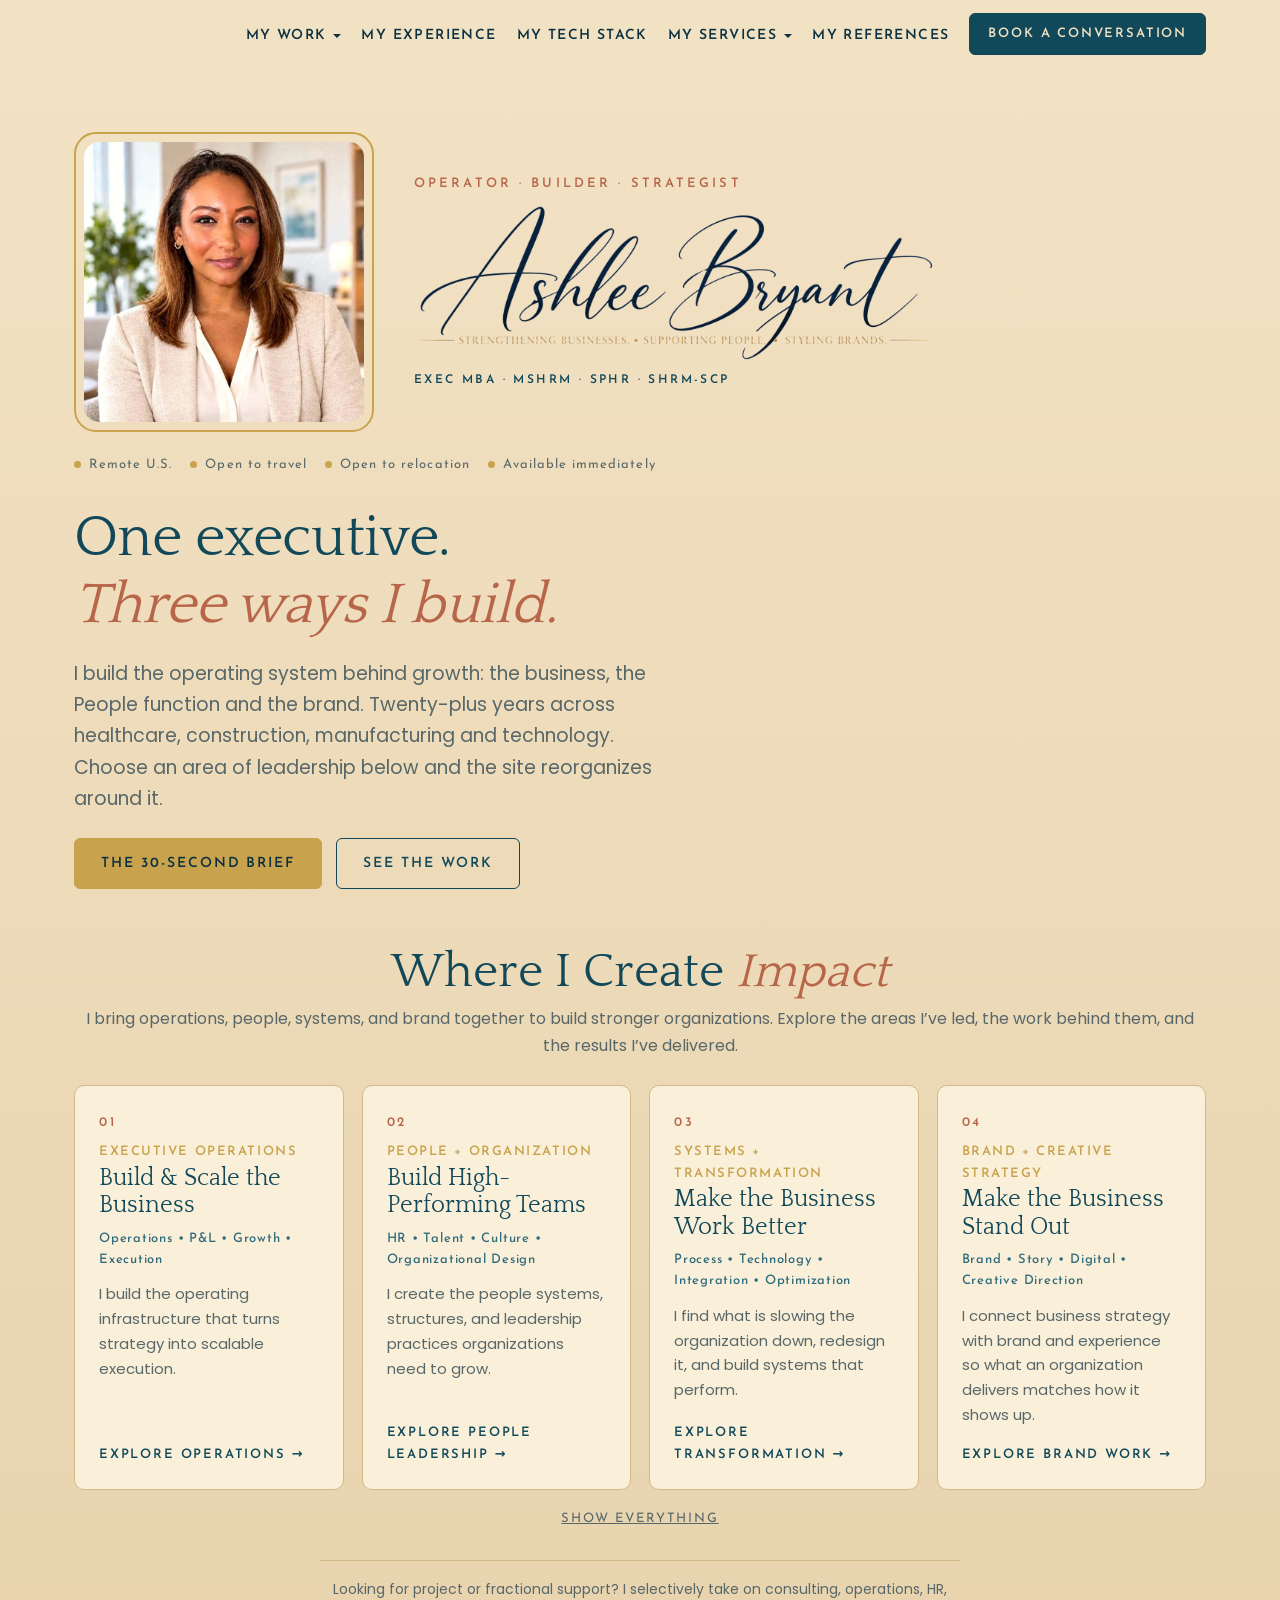
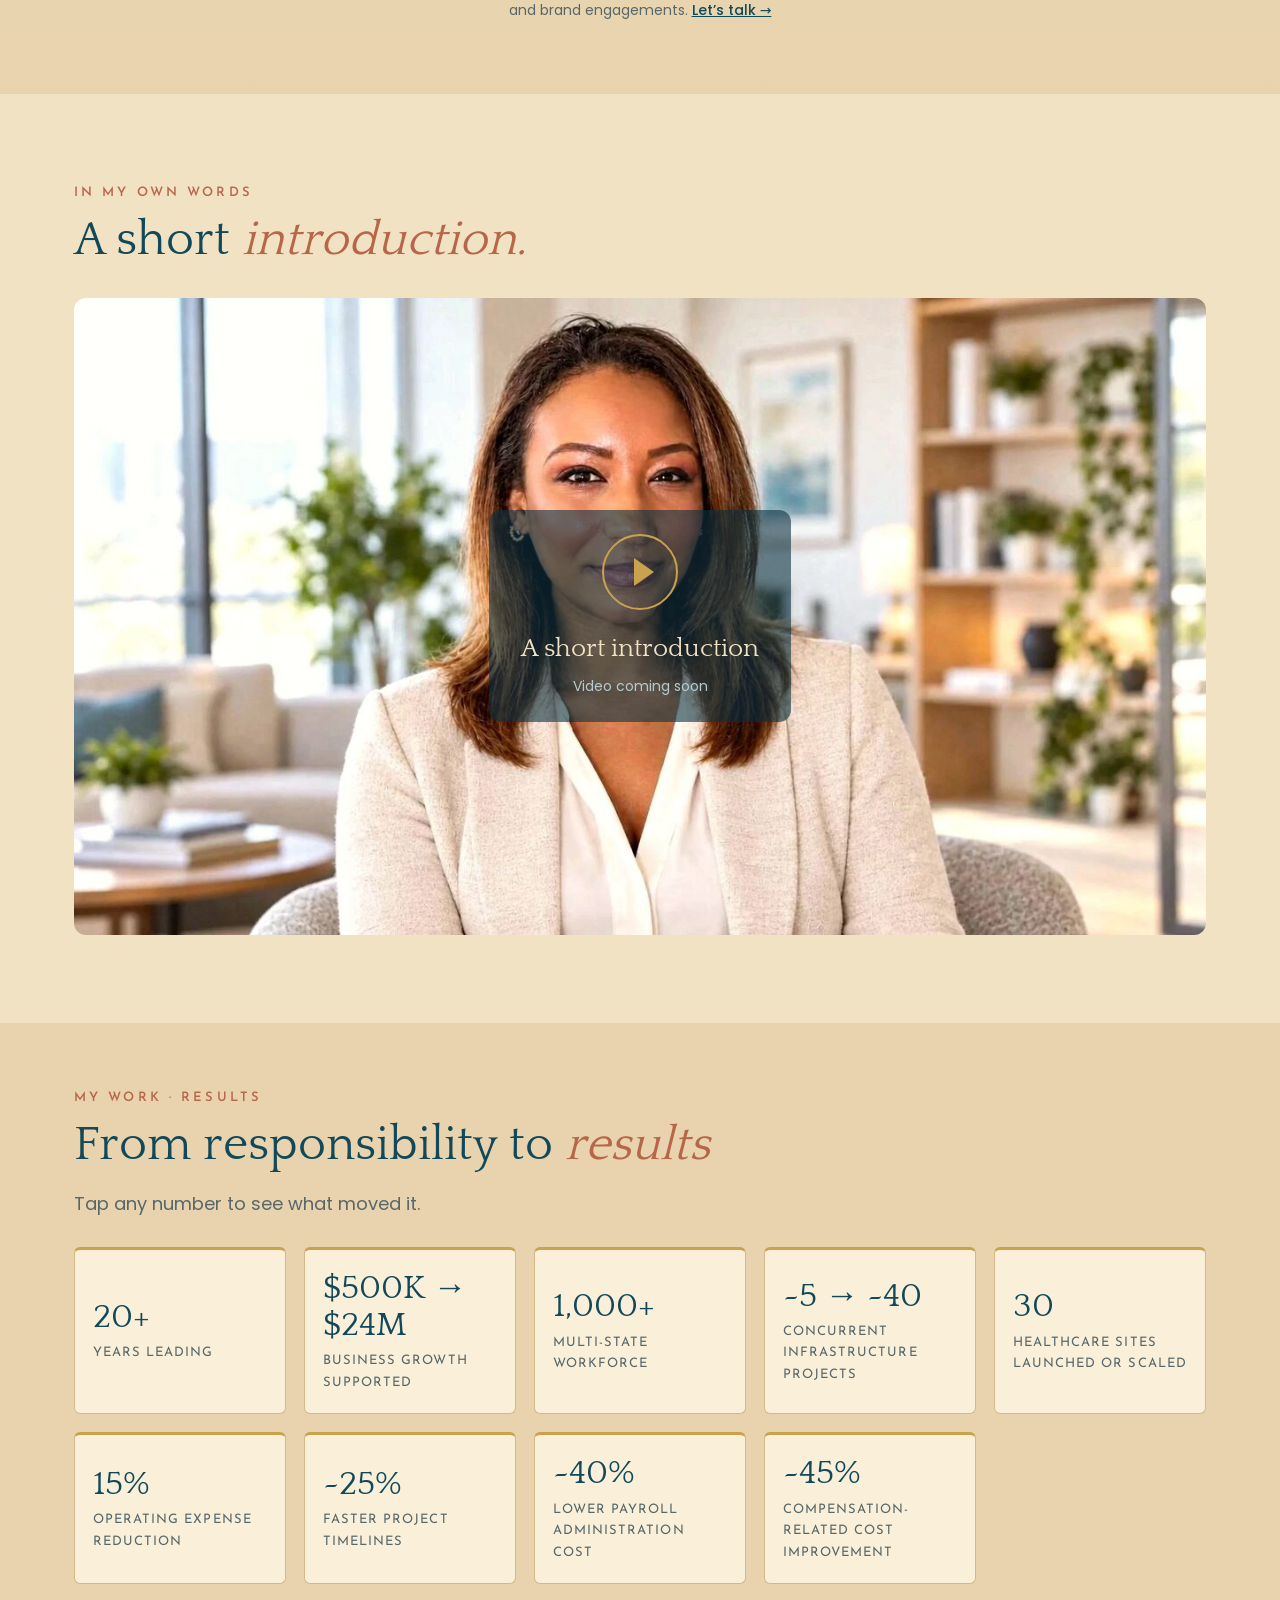
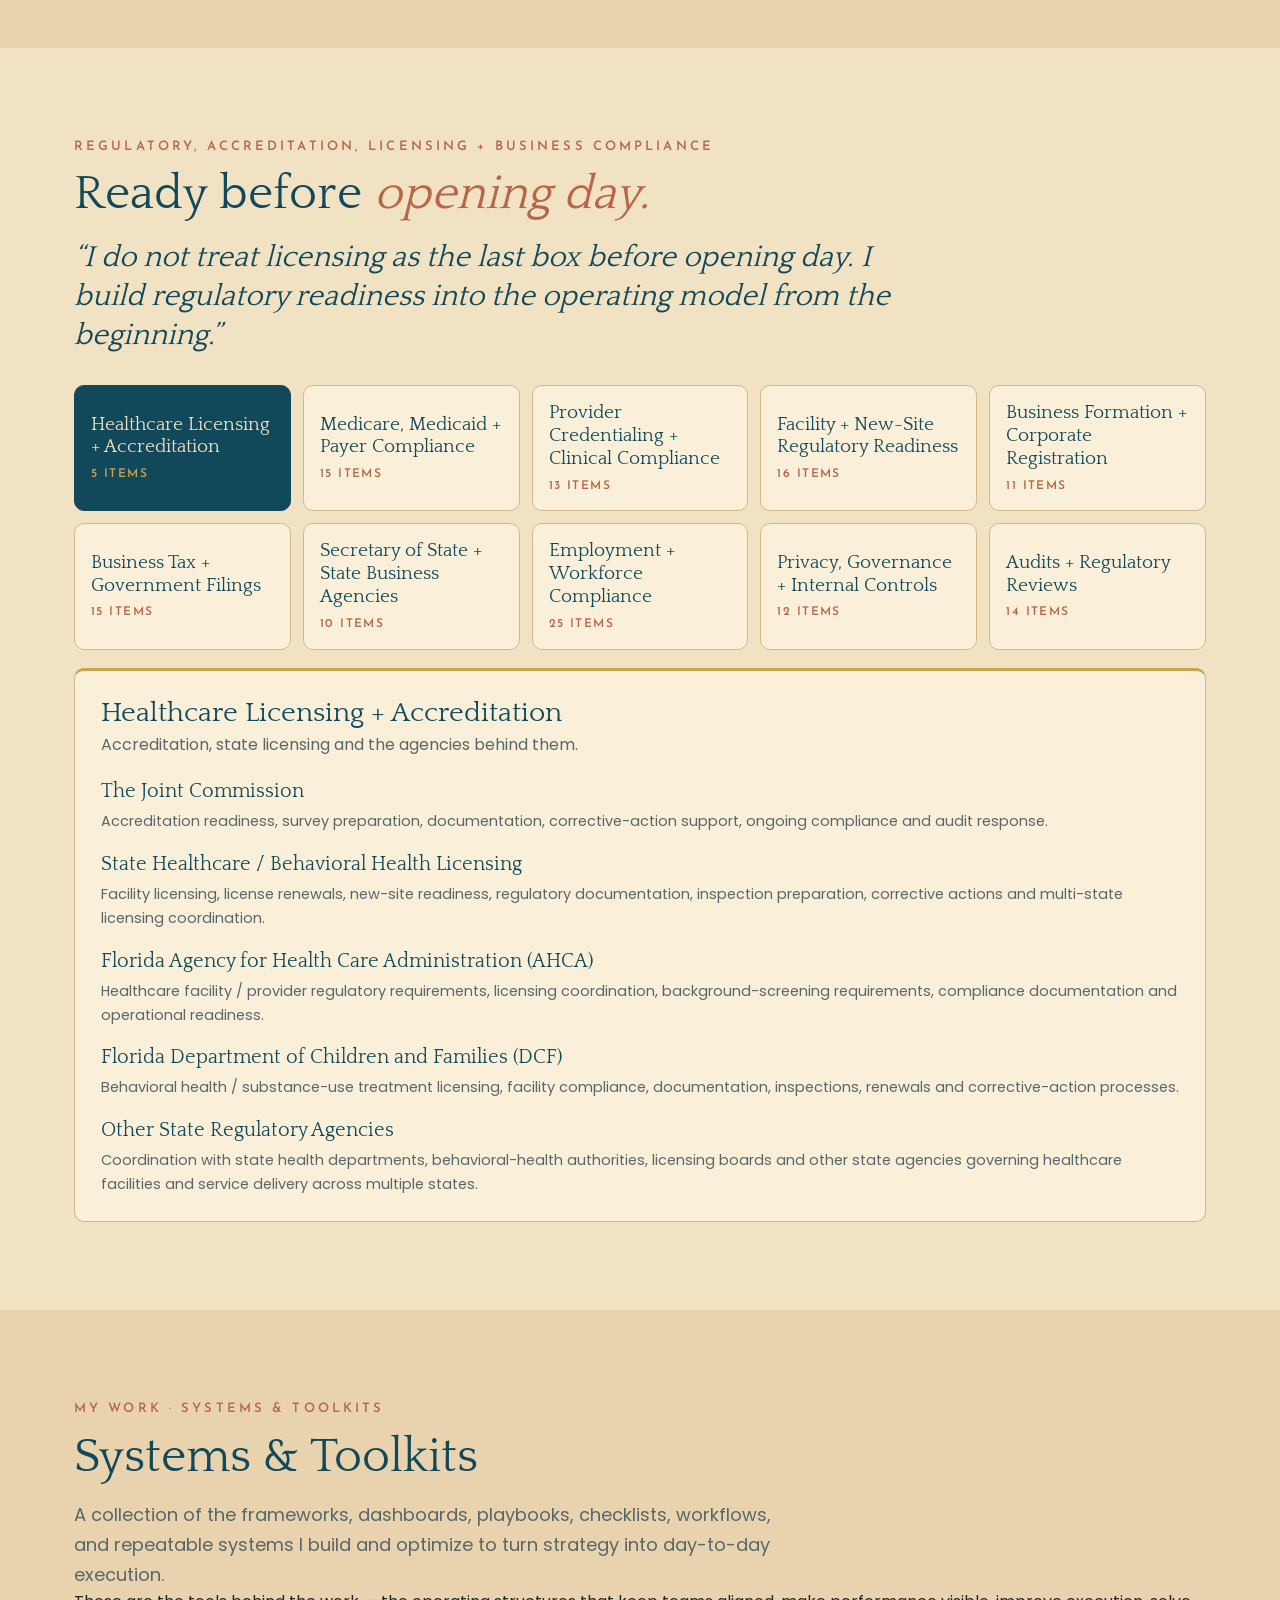
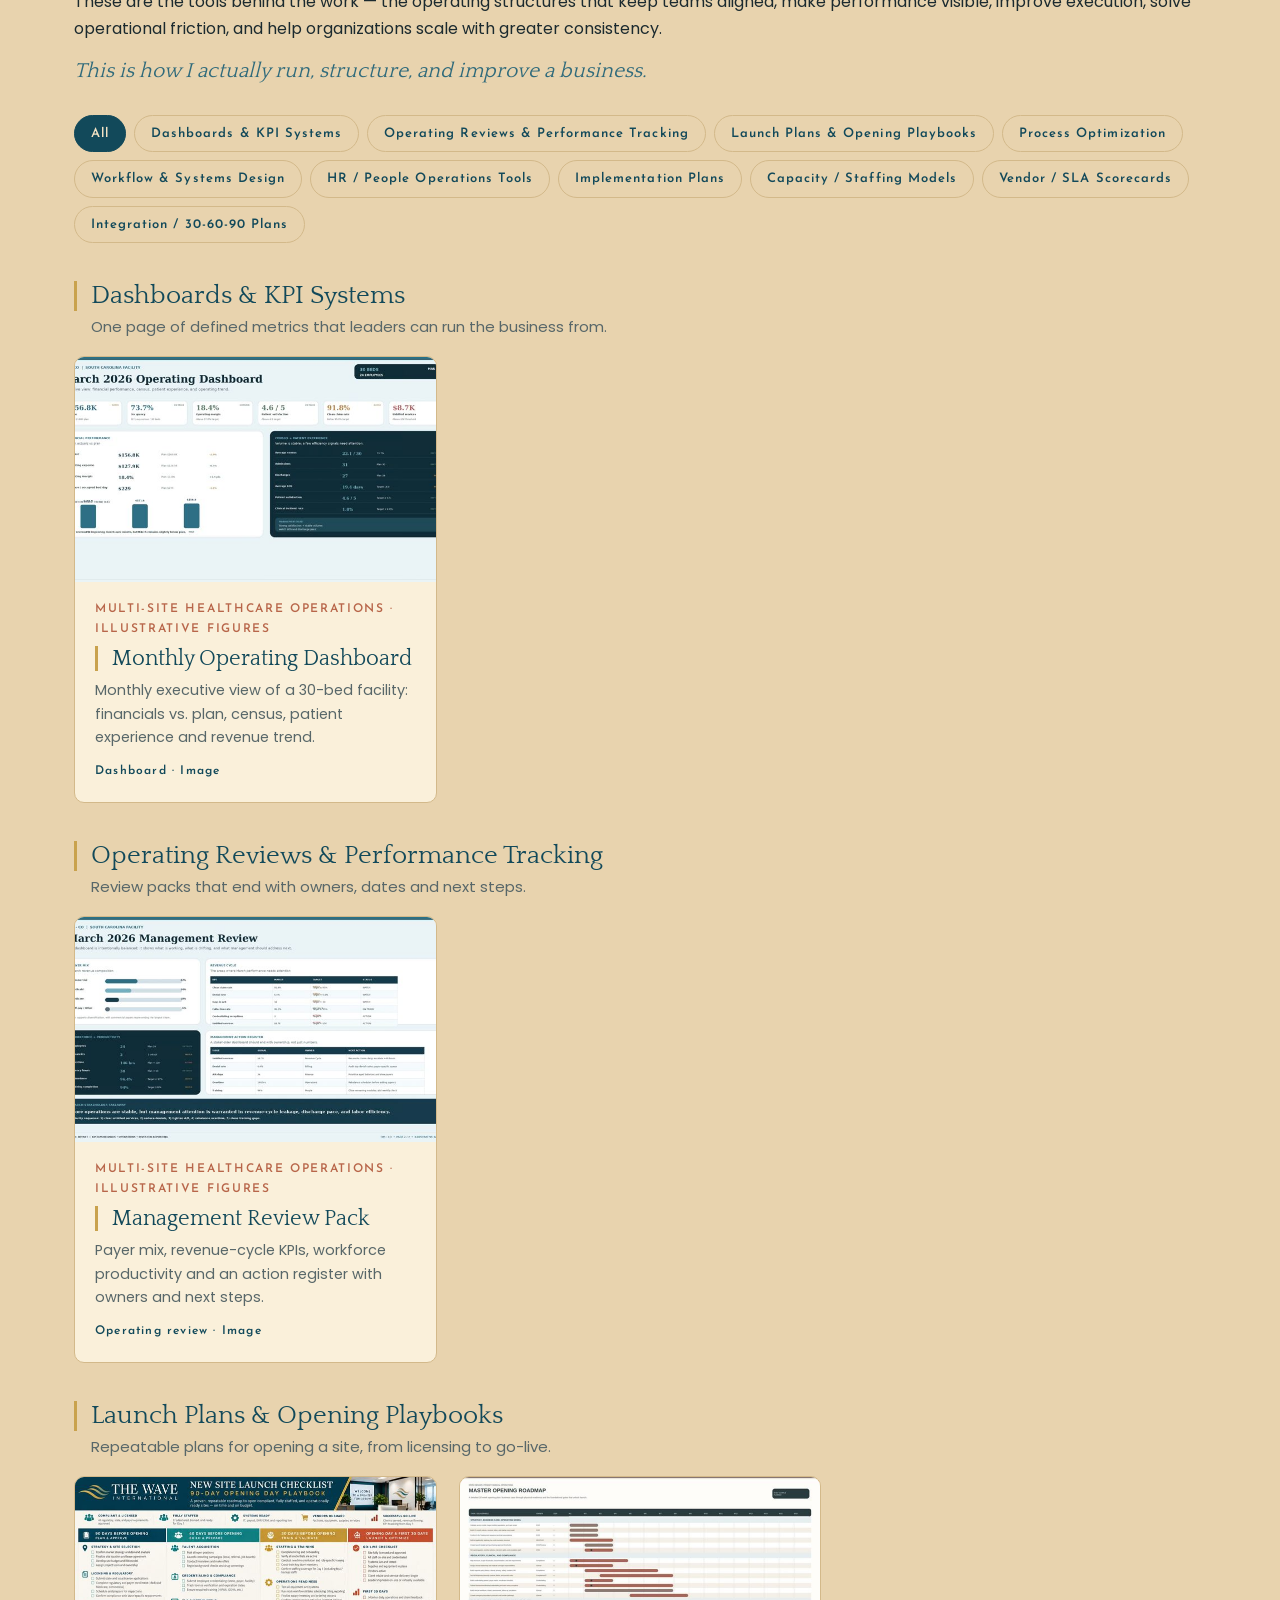
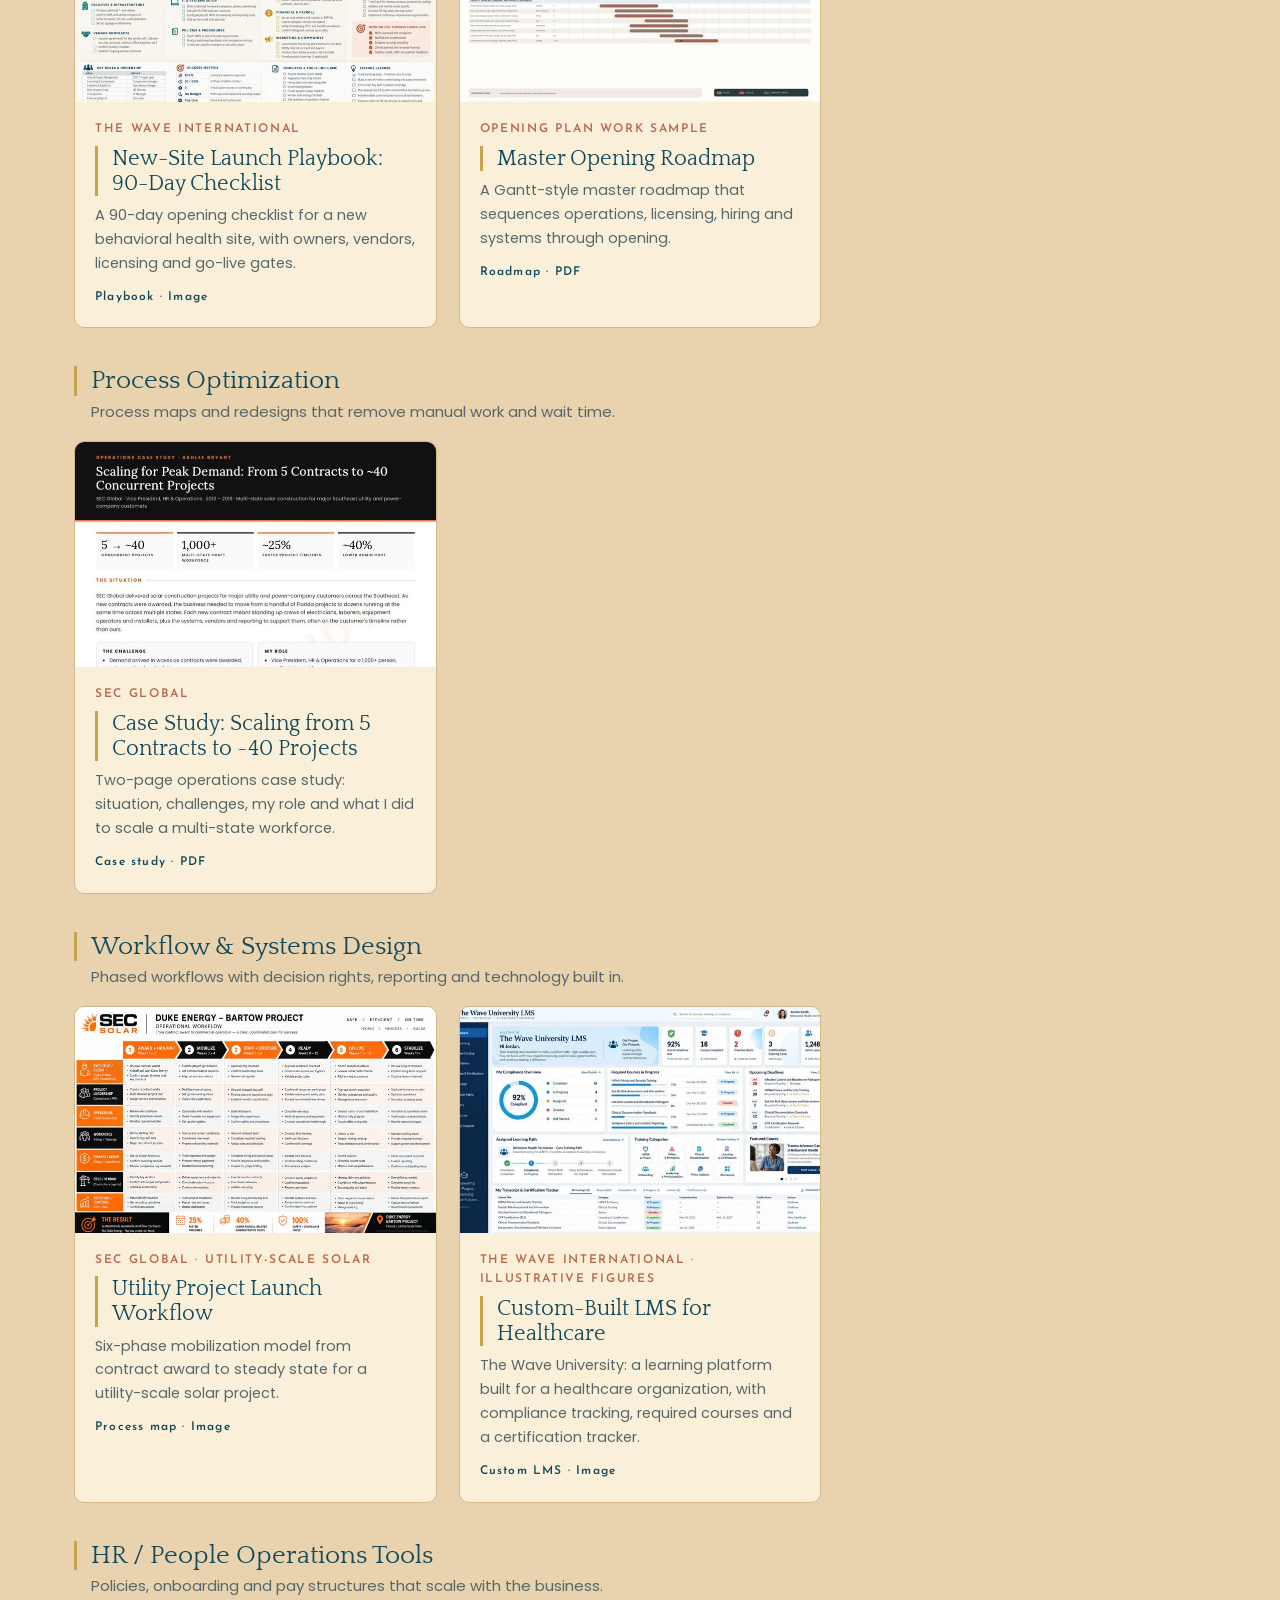
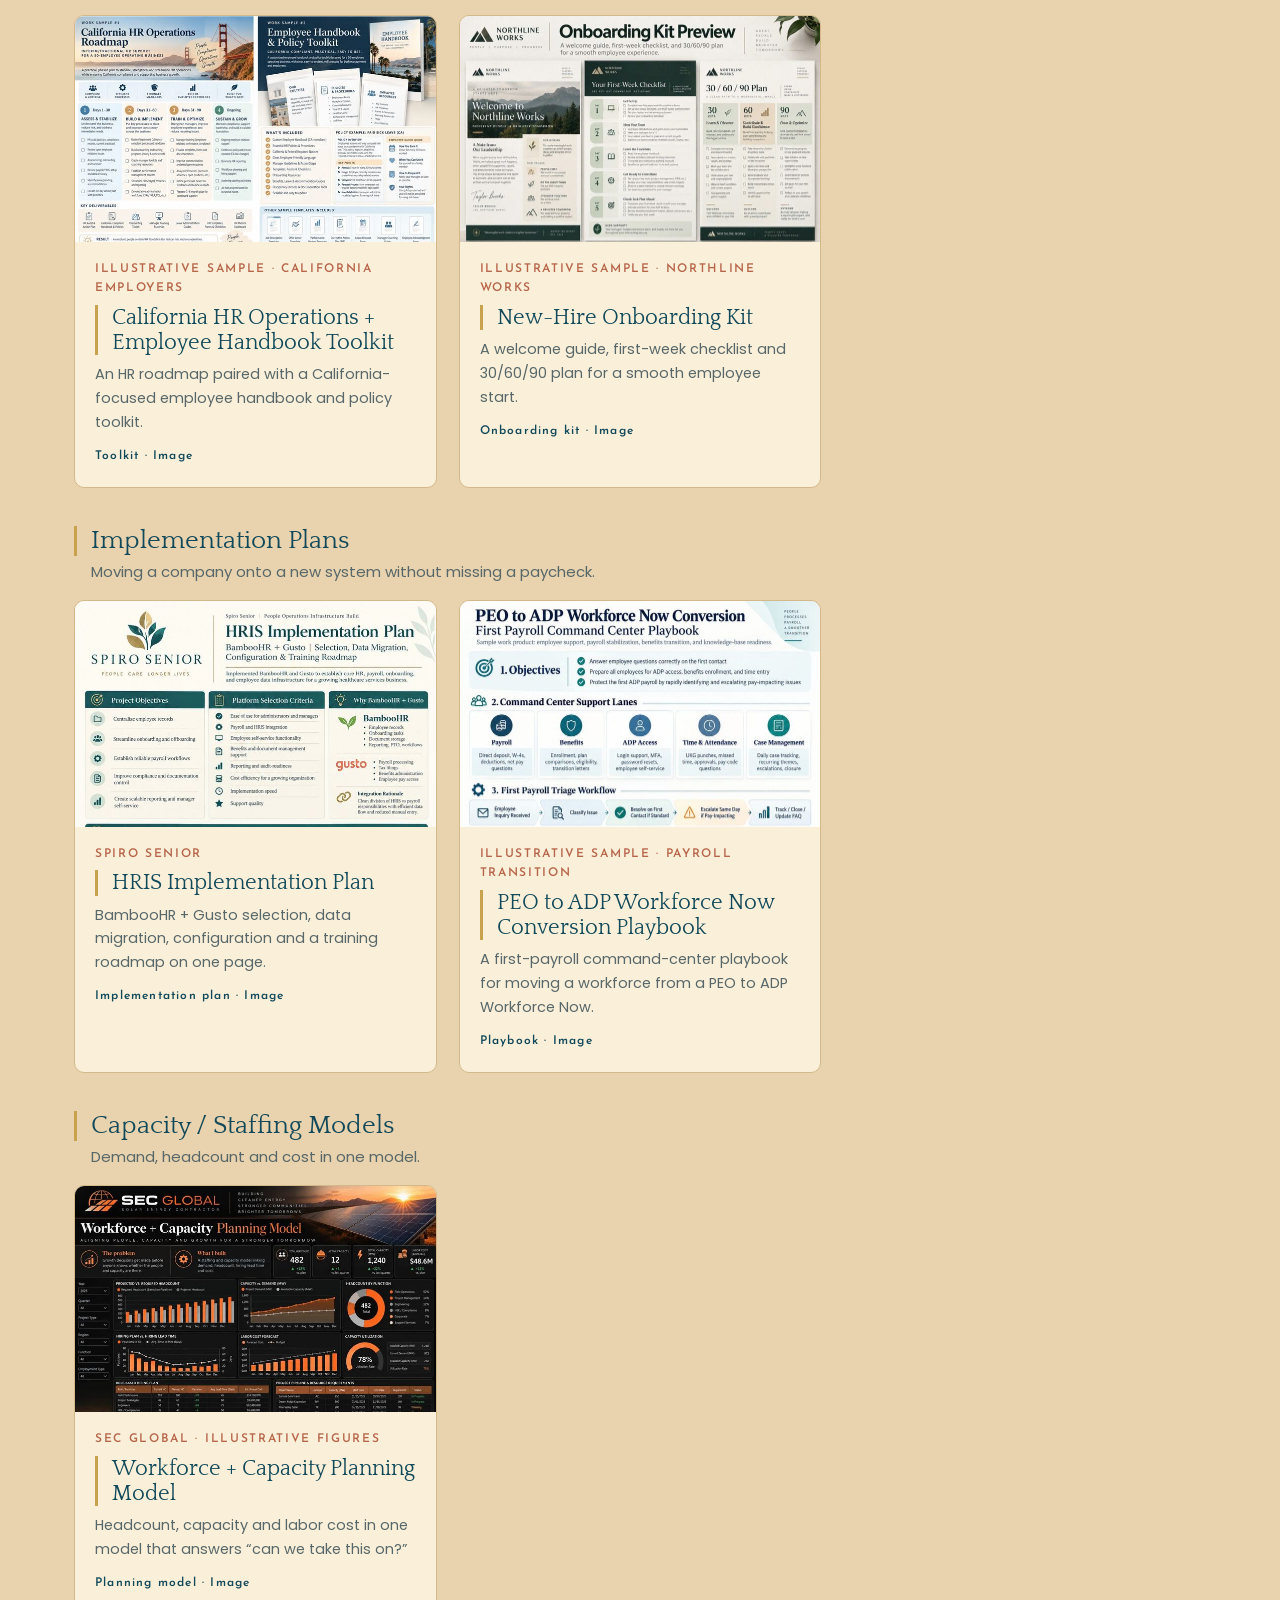
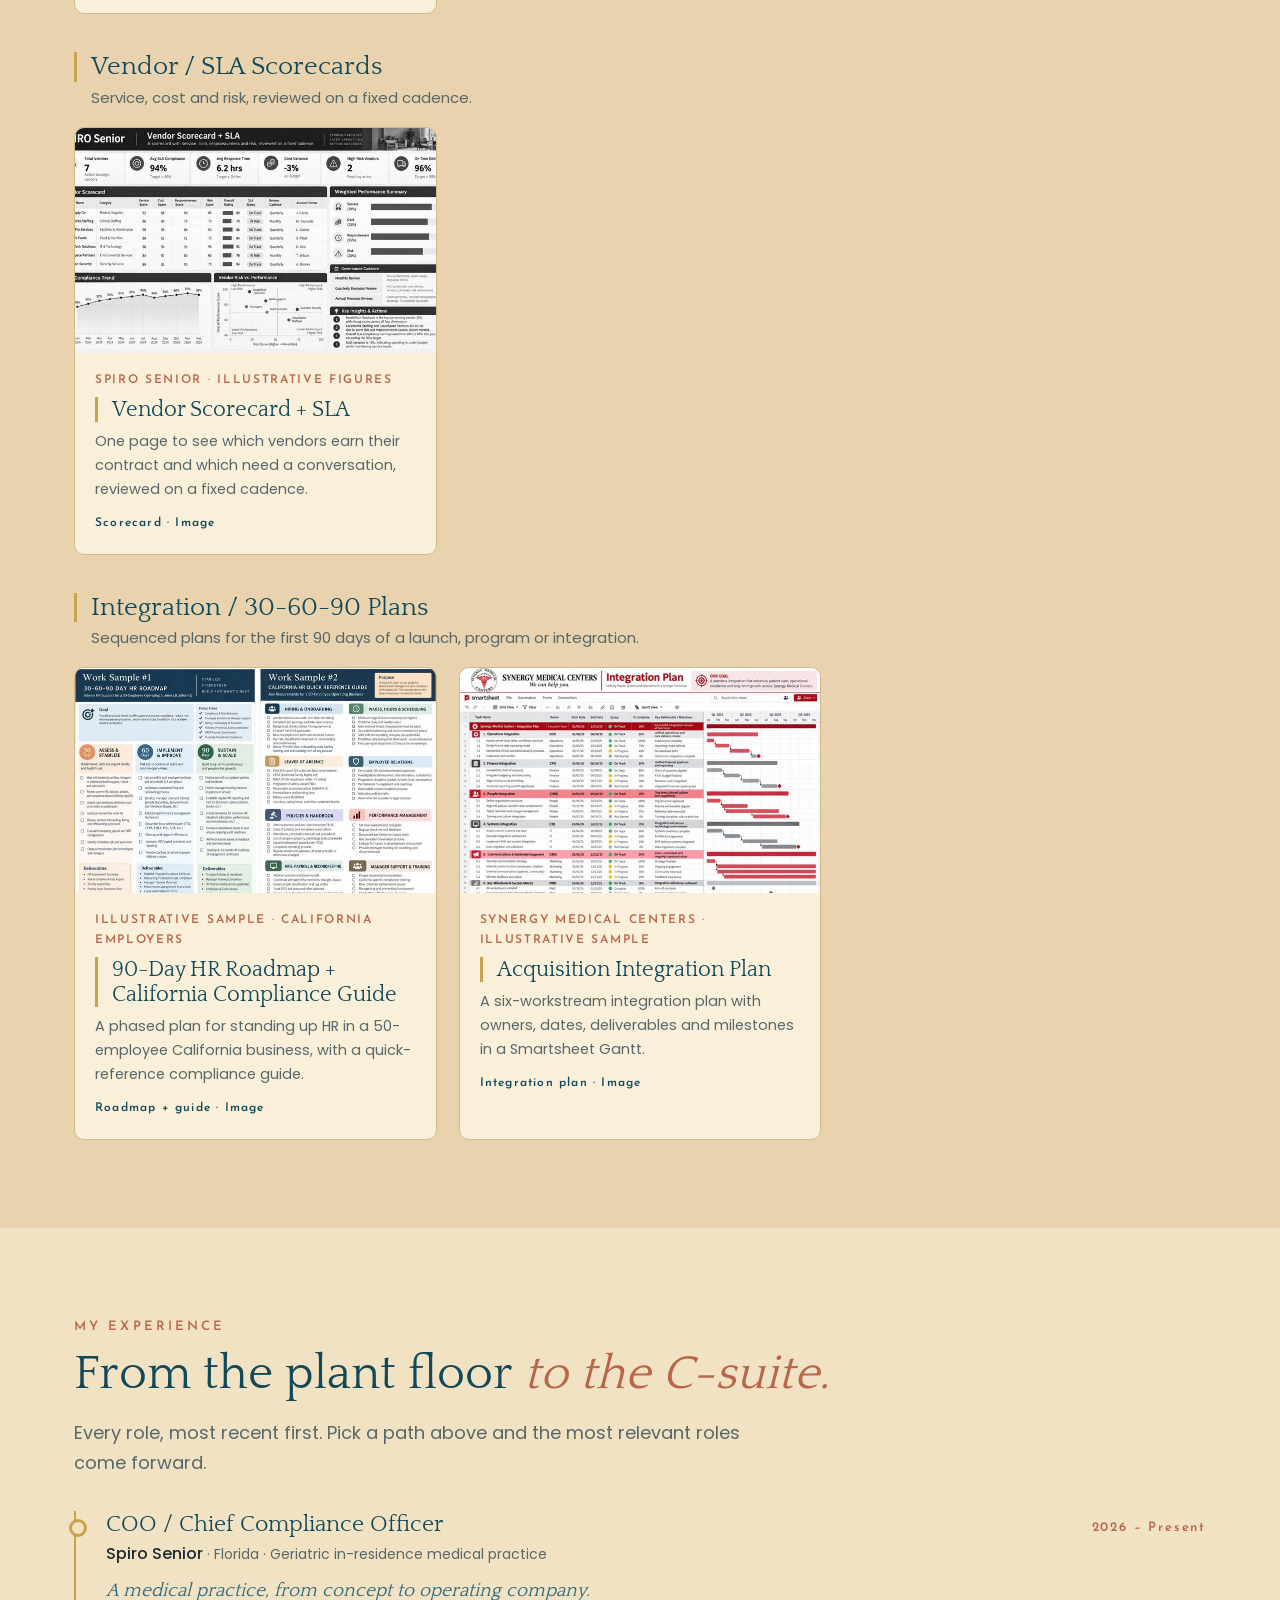
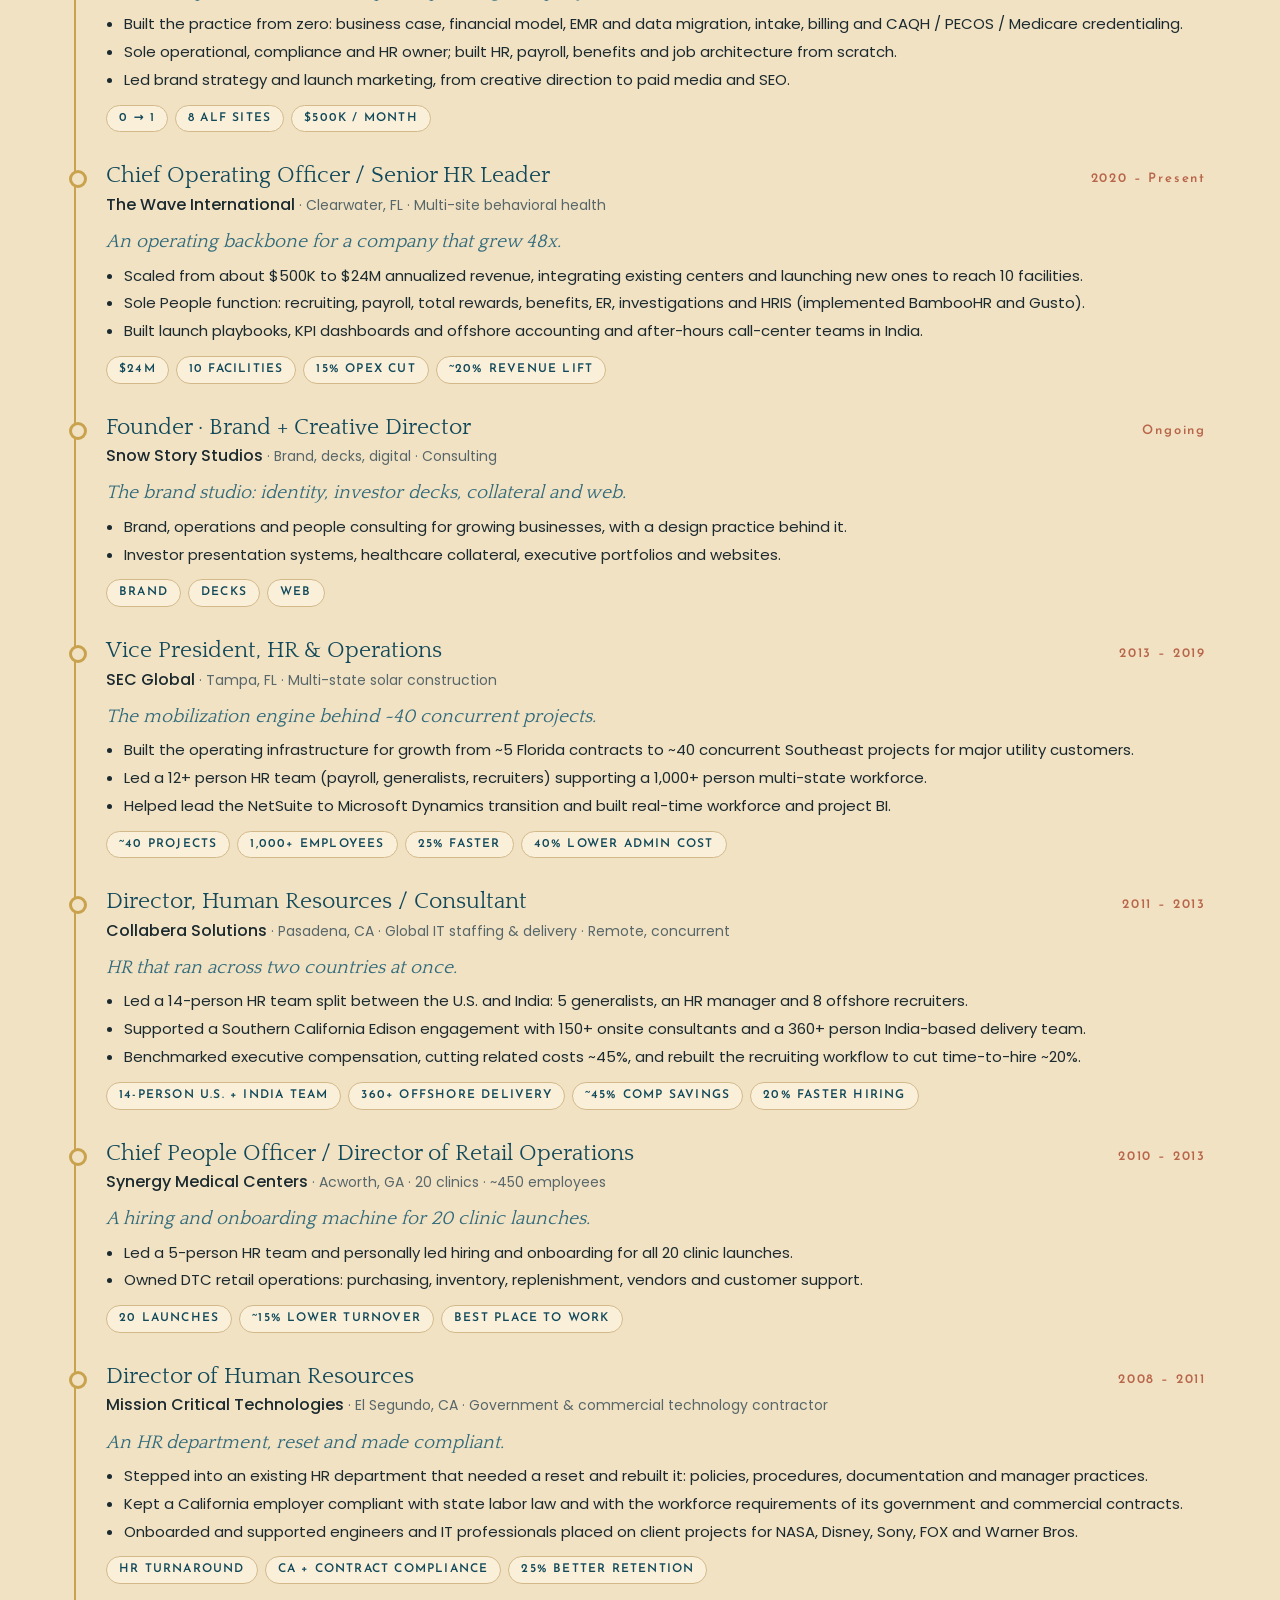
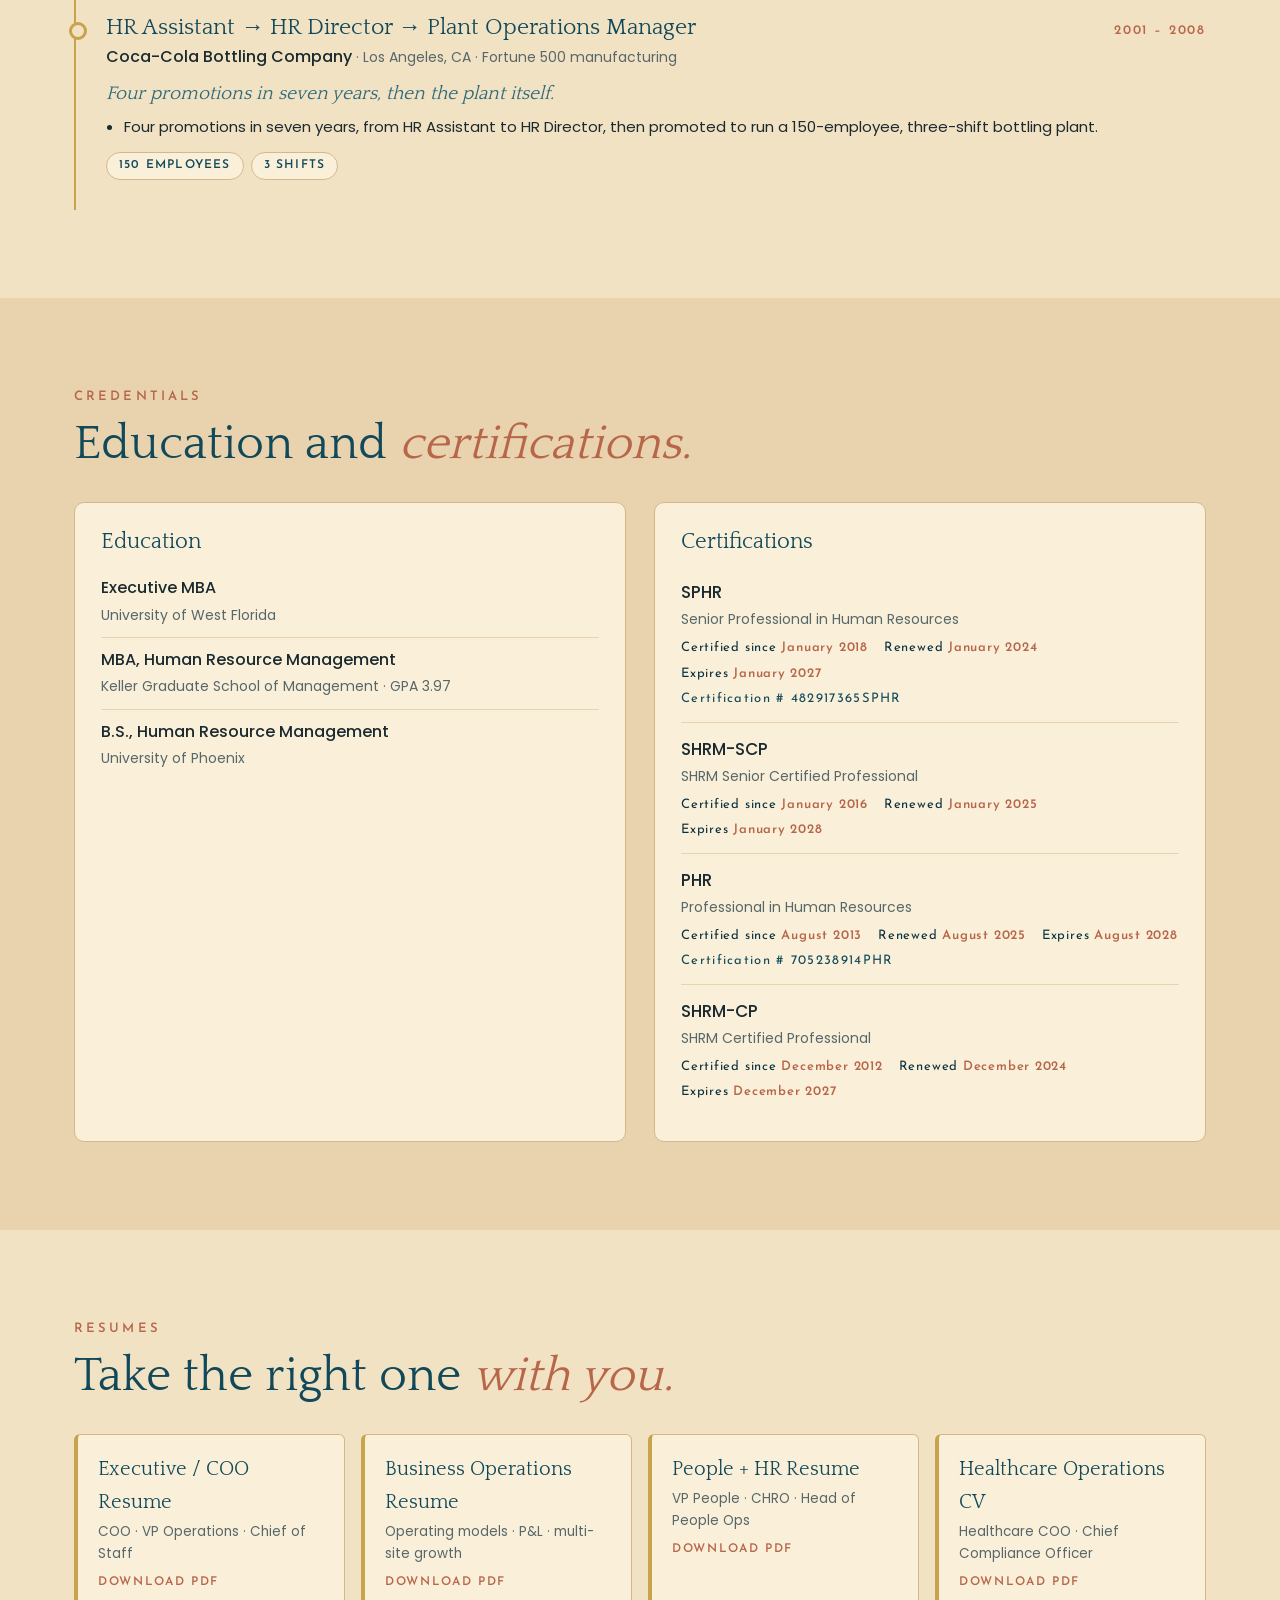
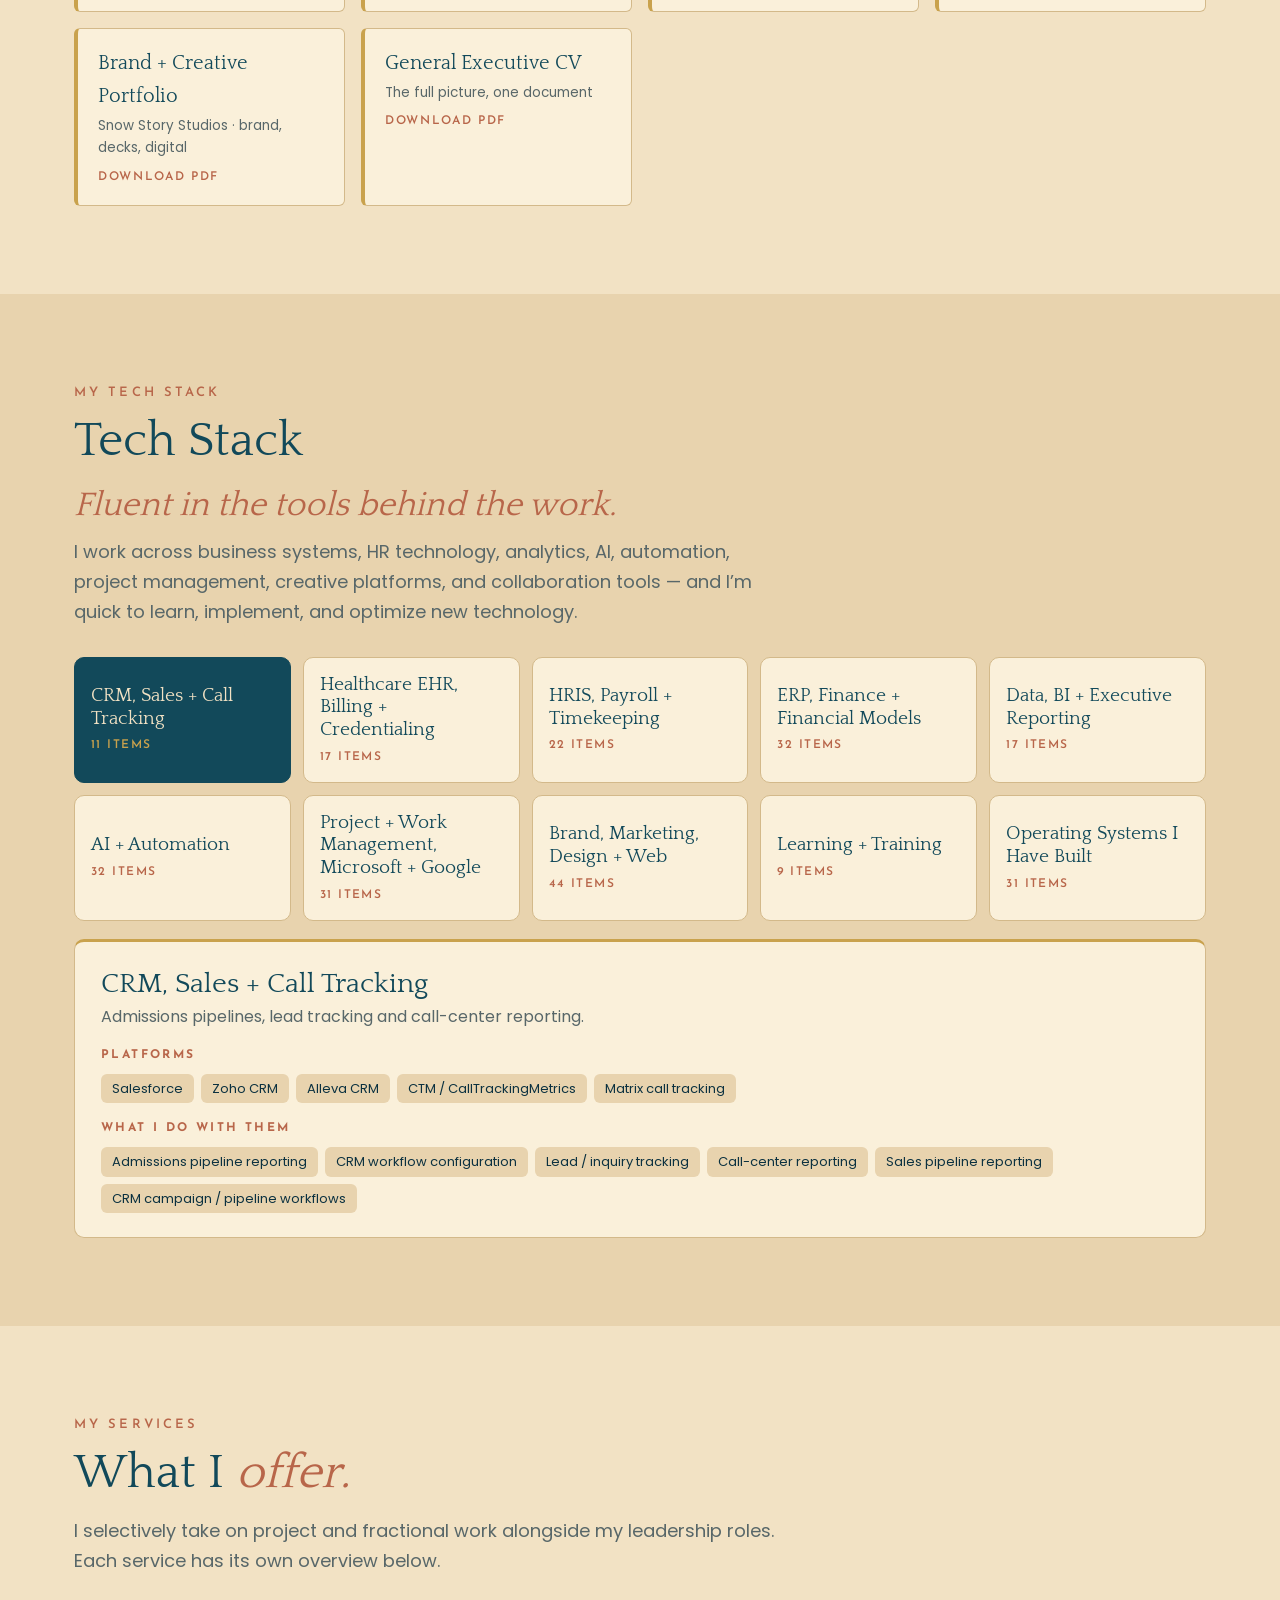
==== commit 4d038f83: "Organizational cleanup: My Tech Stack, My References, final section order - Primary nav: My Work (Re" ====
--- a/index.html
+++ b/index.html
@@ -146,7 +146,17 @@
 .sw{margin-top:34px;padding-top:26px;border-top:1px solid var(--line)}
 .sw h3{font-size:30px}
 .sw .filters{margin-top:12px}
-.toolkits{background:var(--ivory2)}
+.alt{background:var(--ivory2)}
+.headline{font-family:var(--serif);font-style:italic;font-size:clamp(24px,3.4vw,34px);line-height:1.2;color:var(--terra);margin:2px 0 12px}
+.purpose{margin-top:12px;font-family:var(--serif);font-style:italic;font-size:21px;color:var(--teal-l)}
+.refs{display:grid;grid-template-columns:repeat(auto-fit,minmax(280px,1fr));gap:20px;margin-top:30px}
+.ref{background:var(--card);border:1px solid var(--line);border-top:3px solid var(--gold);border-radius:10px;padding:26px 24px}
+.ref .rel{font-family:var(--label);font-size:12px;letter-spacing:.16em;text-transform:uppercase;color:var(--terra);font-weight:700}
+.ref h3{font-size:26px;margin:6px 0 2px}
+.ref .ttl{font-weight:500;font-size:15px}
+.ref .co{font-size:14px;color:var(--muted)}
+.ref .ctx{margin-top:14px;padding-top:14px;border-top:1px solid var(--ivory2);font-family:var(--serif);font-style:italic;font-size:18px;line-height:1.4;color:var(--teal-l)}
+.ref .q{margin-top:14px;font-family:var(--serif);font-size:20px;line-height:1.4;color:var(--teal)}
 .toolkits .support{margin-top:12px;max-width:760px;color:var(--ink);font-size:16px}
 .kg{margin-top:38px}
 .kg h3{font-size:26px;padding-left:14px;border-left:3px solid var(--gold)}
@@ -194,7 +204,7 @@
 .career{background:var(--ivory2)}
 .tl{margin-top:34px;border-left:2px solid var(--gold);padding-left:0}
 .job{position:relative;padding:0 0 30px 30px;transition:opacity .3s}
-.job:before{content:"";position:absolute;left:-7px;top:8px;width:12px;height:12px;border-radius:50%;background:var(--ivory2);border:3px solid var(--gold)}
+.job:before{content:"";position:absolute;left:-7px;top:8px;width:12px;height:12px;border-radius:50%;background:var(--ivory);border:3px solid var(--gold)}
 .job.dim{opacity:.38}
 .job .top{display:flex;justify-content:space-between;gap:10px 20px;flex-wrap:wrap;align-items:baseline}
 .job h3{font-size:23px}
@@ -231,7 +241,7 @@
 .catpanel .dl h5{font-family:var(--serif);font-weight:400;font-size:20px;color:var(--teal)}
 .catpanel .dl p{font-size:14.5px;color:var(--muted);margin-top:2px}
 .catpanel .q{font-family:var(--serif);font-style:italic;font-size:21px;line-height:1.3;color:var(--teal-l);margin:0 0 14px;padding-left:16px;border-left:3px solid var(--gold)}
-.compliance{background:var(--ivory);border-top:1px solid var(--line)}
+.compliance{background:var(--ivory)}
 .compliance .quote{font-family:var(--serif);font-style:italic;font-size:clamp(22px,3vw,30px);line-height:1.3;color:var(--teal);max-width:820px;margin:14px 0 4px}
 .cert{display:grid;gap:2px;padding:12px 0;border-bottom:1px solid var(--ivory2)}
 .cert:last-child{border:0}
@@ -347,7 +357,7 @@
         </div>
       </li>
       <li><a href="#story">My Experience</a></li>
-      <li><a href="#systems">Systems</a></li>
+      <li><a href="#techstack">My Tech Stack</a></li>
       <li class="has-sub"><a href="#services" id="svcNav">My Services</a>
         <div class="sub" role="group" aria-label="My Services">
           <a href="#services" data-svc="branding">Branding &amp; Design</a>
@@ -355,7 +365,7 @@
           <a href="#services" data-svc="consulting">Business Operations &amp; HR Consulting</a>
         </div>
       </li>
-      <li><a href="#resumes">My Resumes</a></li>
+      <li><a href="#references">My References</a></li>
       <li><a class="btn" href="#contact" data-book>Book a conversation</a></li>
     </ul>
   </div>
@@ -417,32 +427,20 @@
     <div class="caps" id="lensCaps"></div>
   </div>
 </section>
+<section id="intro">
+  <div class="wrap">
+    <div class="eyebrow">In my own words</div>
+    <h2>A short <em>introduction.</em></h2>
+    <div class="video" id="video" aria-label="Introduction video"></div>
+  </div>
+</section>
 
 <section class="results" id="results">
   <div class="wrap">
-    <div class="eyebrow">Results</div>
+    <div class="eyebrow">My Work · Results</div>
     <h2 id="resultsTitle">From responsibility to <em>results</em></h2>
     <p class="lede">Tap any number to see what moved it.</p>
     <div class="mgrid" id="metrics"></div>
-  </div>
-</section>
-
-<section id="intro">
-  <div class="wrap">
-    <div class="eyebrow">In my own words</div>
-    <h2>A short <em>introduction.</em></h2>
-    <div class="video" id="video" aria-label="Introduction video"></div>
-  </div>
-</section>
-
-<section class="toolkits" id="toolkits">
-  <div class="wrap">
-    <div class="eyebrow">How the work gets done</div>
-    <h2>Systems &amp; Toolkits</h2>
-    <p class="lede">A collection of the frameworks, dashboards, playbooks, checklists, workflows, and repeatable systems I’ve built, optimized, and used to turn strategy into day-to-day execution.</p>
-    <p class="support">These are the tools behind the work — the operating structures that help teams stay aligned, track performance, launch efficiently, improve processes, and scale with more consistency. Some were built from scratch, others were redesigned or optimized to solve specific operational challenges.</p>
-    <div class="filters" id="kitFilters" role="group" aria-label="Filter by type"></div>
-    <div id="kitGroups"></div>
   </div>
 </section>
 
@@ -455,35 +453,29 @@
     <div class="catpanel" id="compPanel" aria-live="polite"></div>
   </div>
 </section>
-<section id="services">
-  <div class="wrap">
-    <div class="eyebrow">Services</div>
-    <h2>What I <em>offer.</em></h2>
-    <p class="lede">I selectively take on project and fractional work alongside my leadership roles. Each service has its own overview below.</p>
-    <div class="cats" id="svcCats"></div>
-    <div class="catpanel" id="svcPanel" aria-live="polite"></div>
-  </div>
-</section>
-
-<section class="career" id="story">
-  <div class="wrap">
-    <div class="eyebrow">Career story</div>
+
+<section class="alt" id="toolkits">
+  <div class="wrap">
+    <div class="eyebrow">My Work · Systems &amp; Toolkits</div>
+    <h2>Systems &amp; Toolkits</h2>
+    <p class="lede">A collection of the frameworks, dashboards, playbooks, checklists, workflows, and repeatable systems I build and optimize to turn strategy into day-to-day execution.</p>
+    <p class="support">These are the tools behind the work — the operating structures that keep teams aligned, make performance visible, improve execution, solve operational friction, and help organizations scale with greater consistency.</p>
+    <p class="purpose">This is how I actually run, structure, and improve a business.</p>
+    <div class="filters" id="kitFilters" role="group" aria-label="Filter by type"></div>
+    <div id="kitGroups"></div>
+  </div>
+</section>
+
+<section id="story">
+  <div class="wrap">
+    <div class="eyebrow">My Experience</div>
     <h2>From the plant floor <em>to the C-suite.</em></h2>
     <p class="lede" id="storyLede">Every role, most recent first. Pick a path above and the most relevant roles come forward.</p>
     <div class="tl" id="timeline"></div>
   </div>
 </section>
 
-<section id="systems">
-  <div class="wrap">
-    <div class="eyebrow">Systems + tools</div>
-    <h2>Systems, data and AI, <em>as force multipliers.</em></h2>
-    <p class="lede">Ten areas. Tap one to see the platforms, the work I do in them and what I have built.</p>
-    <div class="cats" id="sysCats"></div>
-    <div class="catpanel" id="sysPanel" aria-live="polite"></div>
-  </div>
-</section>
-<section style="padding-top:0">
+<section class="alt" style="padding-top:88px">
   <div class="wrap">
     <div class="eyebrow">Credentials</div>
     <h2>Education and <em>certifications.</em></h2>
@@ -494,11 +486,42 @@
   </div>
 </section>
 
-<section class="career" id="resumes">
+<section id="resumes">
   <div class="wrap">
     <div class="eyebrow">Resumes</div>
     <h2>Take the right one <em>with you.</em></h2>
     <div class="resumes" id="resumeList"></div>
+  </div>
+</section>
+
+<section class="alt" id="techstack">
+  <div class="wrap">
+    <div class="eyebrow">My Tech Stack</div>
+    <h2>Tech Stack</h2>
+    <p class="headline">Fluent in the tools behind the work.</p>
+    <p class="lede">I work across business systems, HR technology, analytics, AI, automation, project management, creative platforms, and collaboration tools — and I’m quick to learn, implement, and optimize new technology.</p>
+    
+    <div class="cats" id="sysCats"></div>
+    <div class="catpanel" id="sysPanel" aria-live="polite"></div>
+  </div>
+</section>
+
+<section id="services">
+  <div class="wrap">
+    <div class="eyebrow">My Services</div>
+    <h2>What I <em>offer.</em></h2>
+    <p class="lede">I selectively take on project and fractional work alongside my leadership roles. Each service has its own overview below.</p>
+    <div class="cats" id="svcCats"></div>
+    <div class="catpanel" id="svcPanel" aria-live="polite"></div>
+  </div>
+</section>
+
+<section class="alt" id="references">
+  <div class="wrap">
+    <div class="eyebrow">My References</div>
+    <h2>My <em>References</em></h2>
+    <p class="lede" id="refIntro"></p>
+    <div class="refs" id="refList"></div>
   </div>
 </section>
 
@@ -553,6 +576,7 @@
 <script src="data/services.js"></script>
 <script src="data/creative.js"></script>
 <script src="data/consulting.js"></script>
+<script src="data/references.js"></script>
 <script>
 (function(){
   'use strict';
@@ -850,6 +874,18 @@
     if(c.note)panel.appendChild(el('p','note',c.note));
   }
   var sysState={sel:S.SYSTEMS[0].id,lens:null},compState={sel:S.COMPLIANCE[0].id};
+  function renderReferences(){
+    $('refIntro').textContent=S.REFERENCES_INTRO;
+    var box=$('refList');clear(box);
+    S.REFERENCES.filter(function(r){return r.public!==false}).forEach(function(r){
+      var c=el('article','ref');c.appendChild(el('div','rel',r.relationship));
+      c.appendChild(el('h3',null,r.name));c.appendChild(el('div','ttl',r.title));c.appendChild(el('div','co',r.company));
+      if(r.quote)c.appendChild(el('p','q','“'+r.quote+'”'));
+      if(r.context)c.appendChild(el('p','ctx',r.context));
+      box.appendChild(c);
+    });
+  }
+  renderReferences();
   function renderTools(){sysState.lens=lens;buildCats('sysCats','sysPanel',S.SYSTEMS,sysState)}
   $('compQuote').textContent='“'+S.COMPLIANCE_QUOTE+'”';
   buildCats('compCats','compPanel',S.COMPLIANCE,compState);
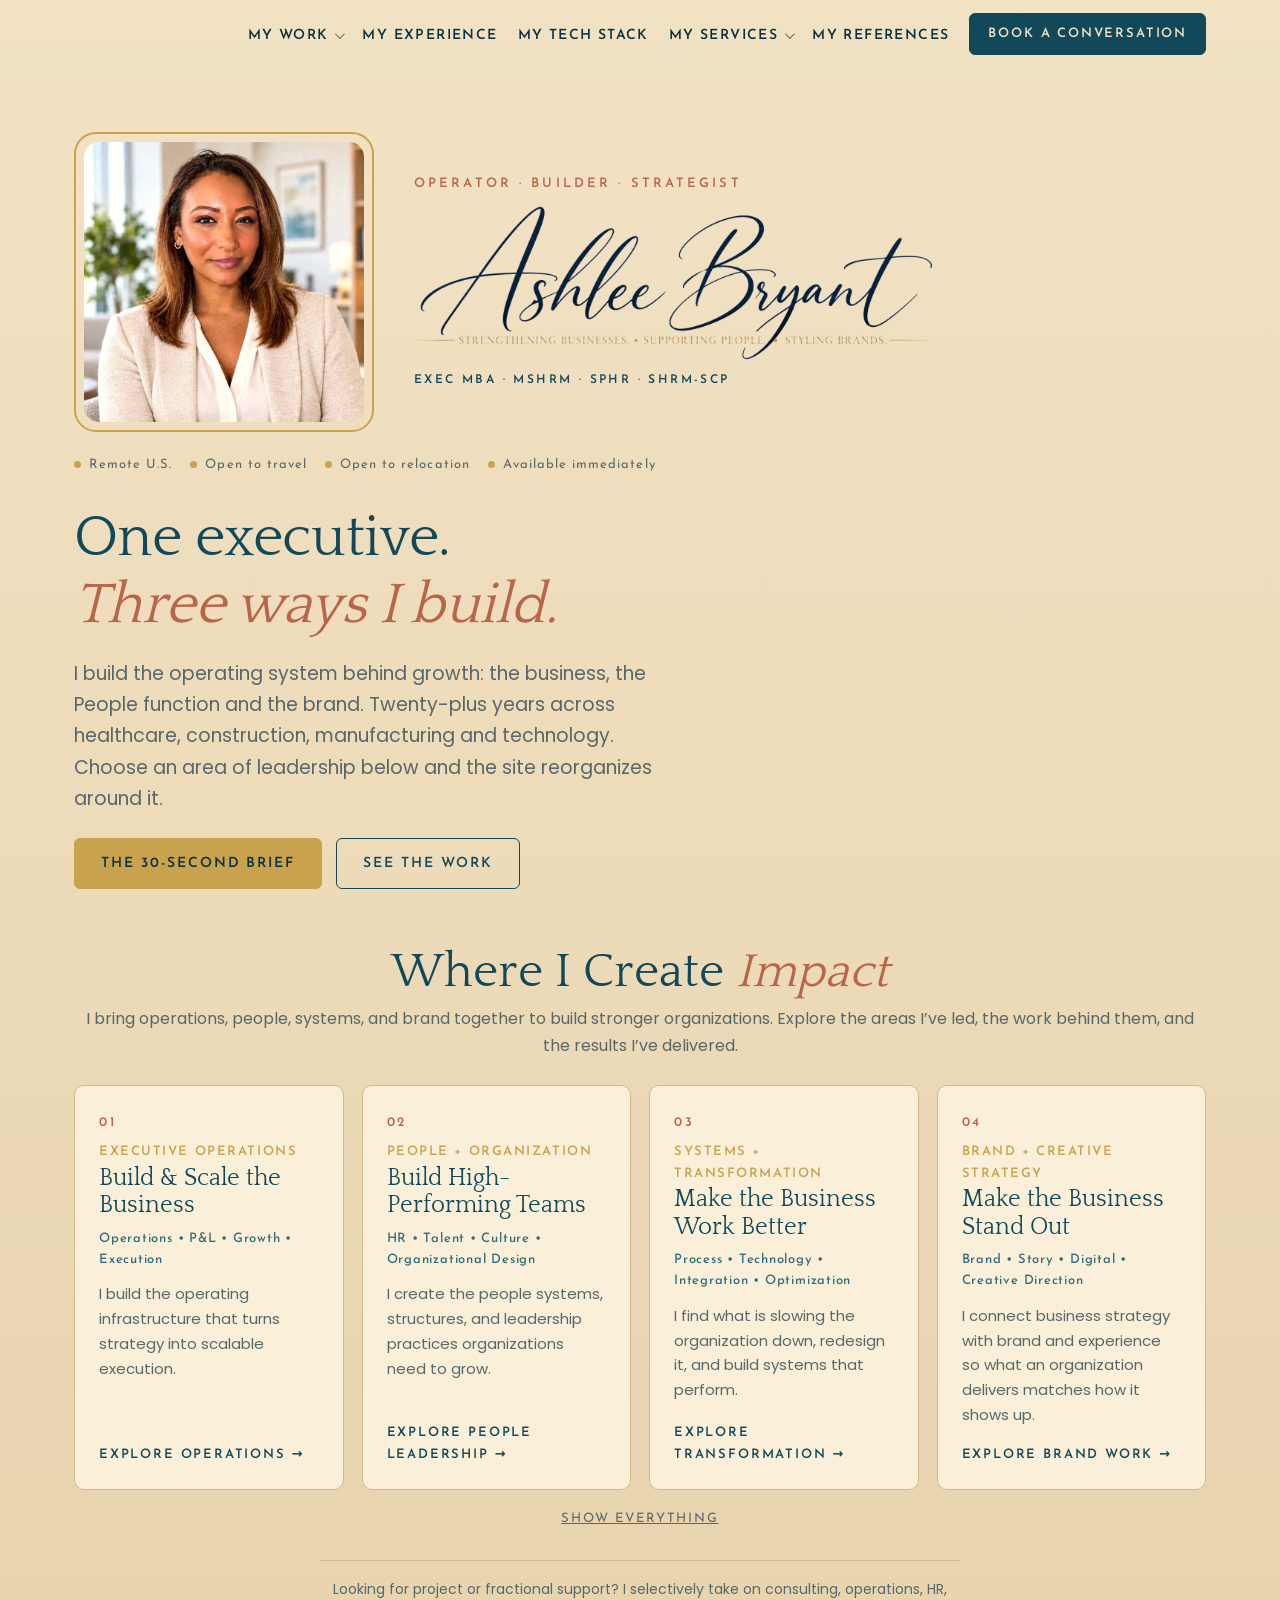
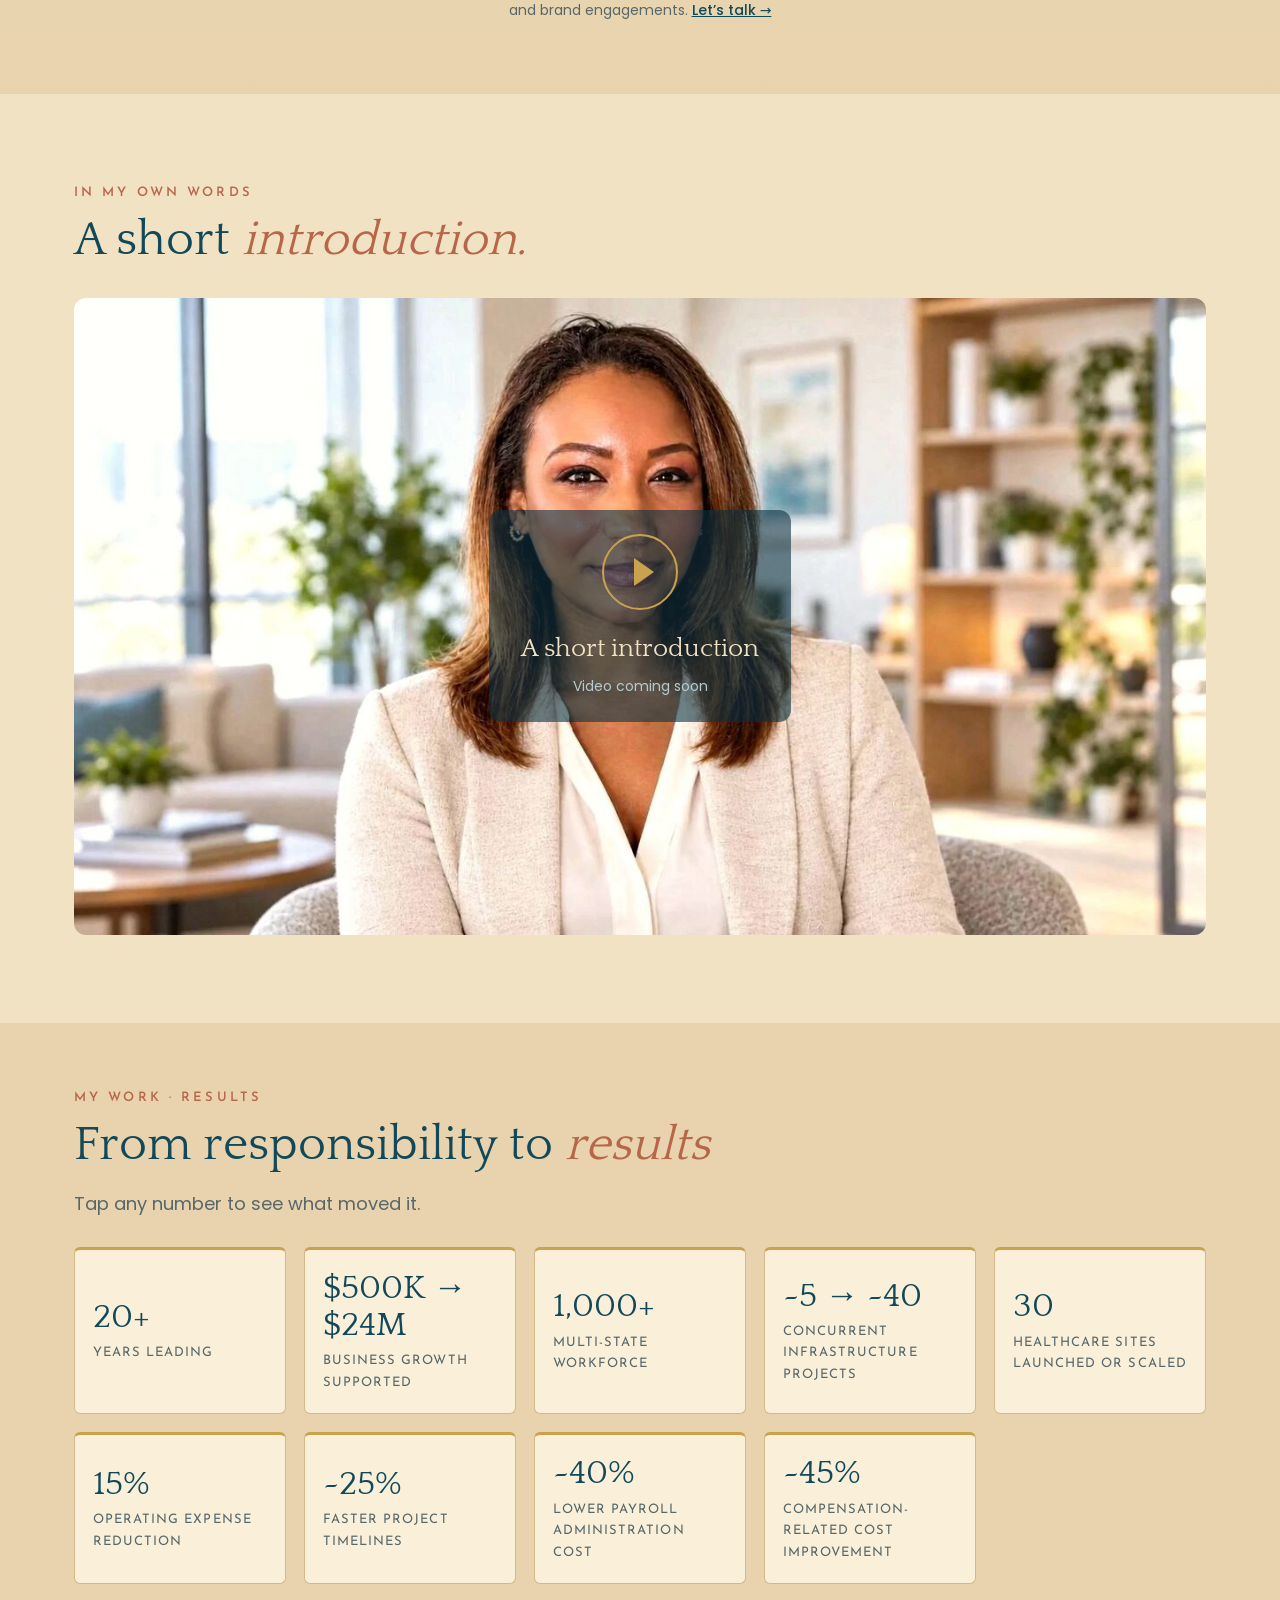
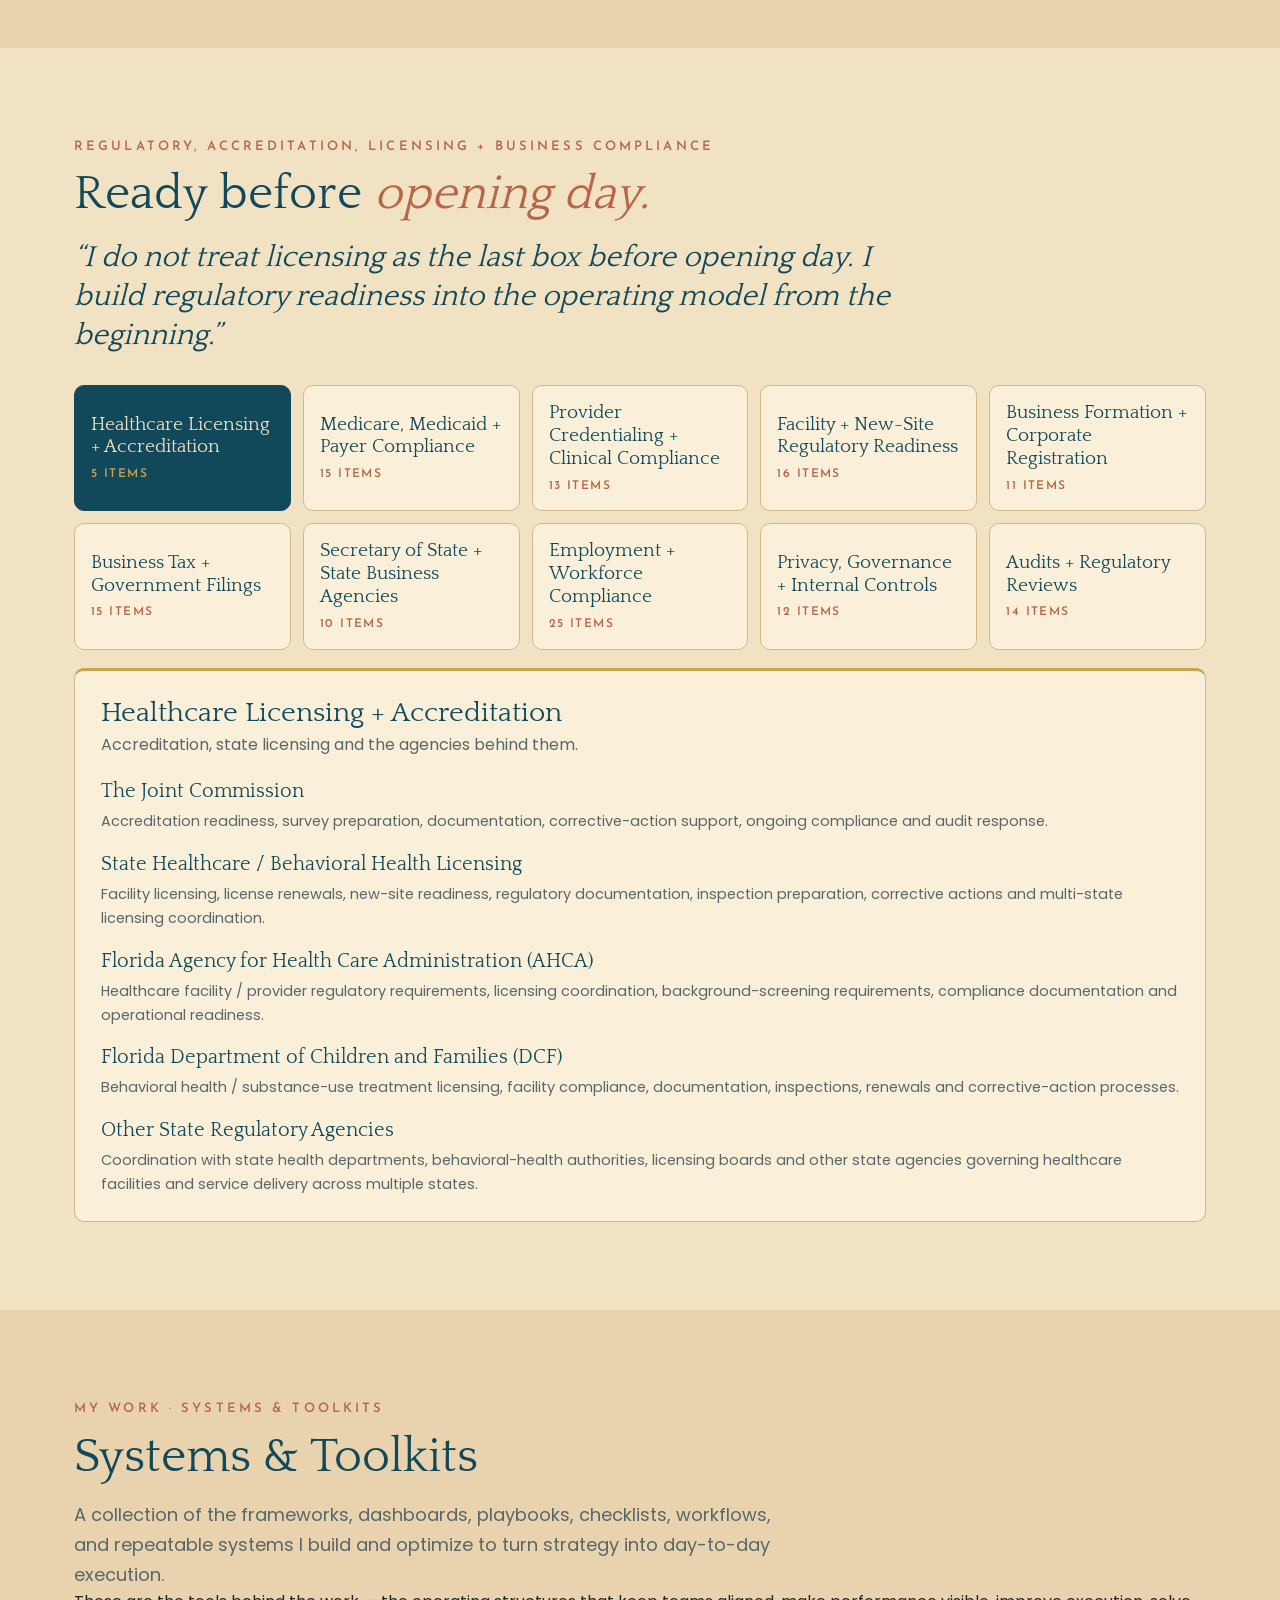
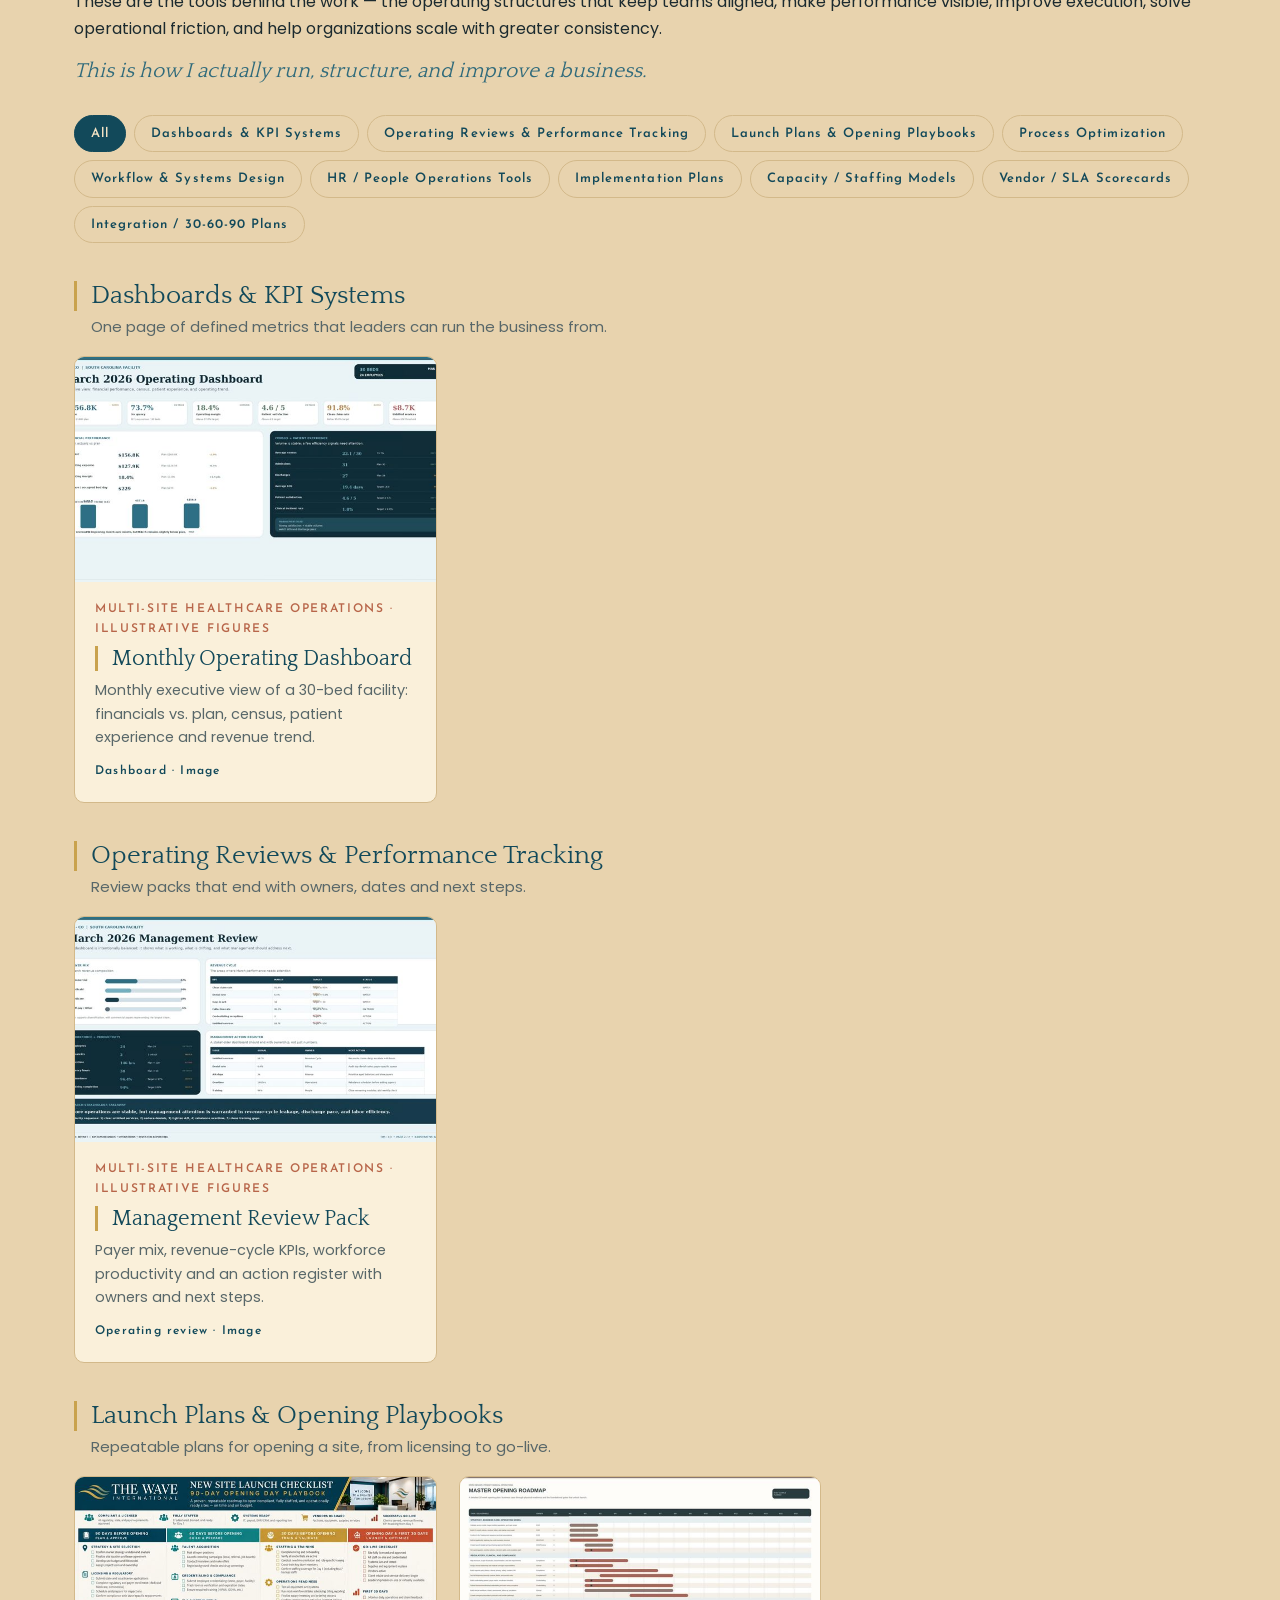
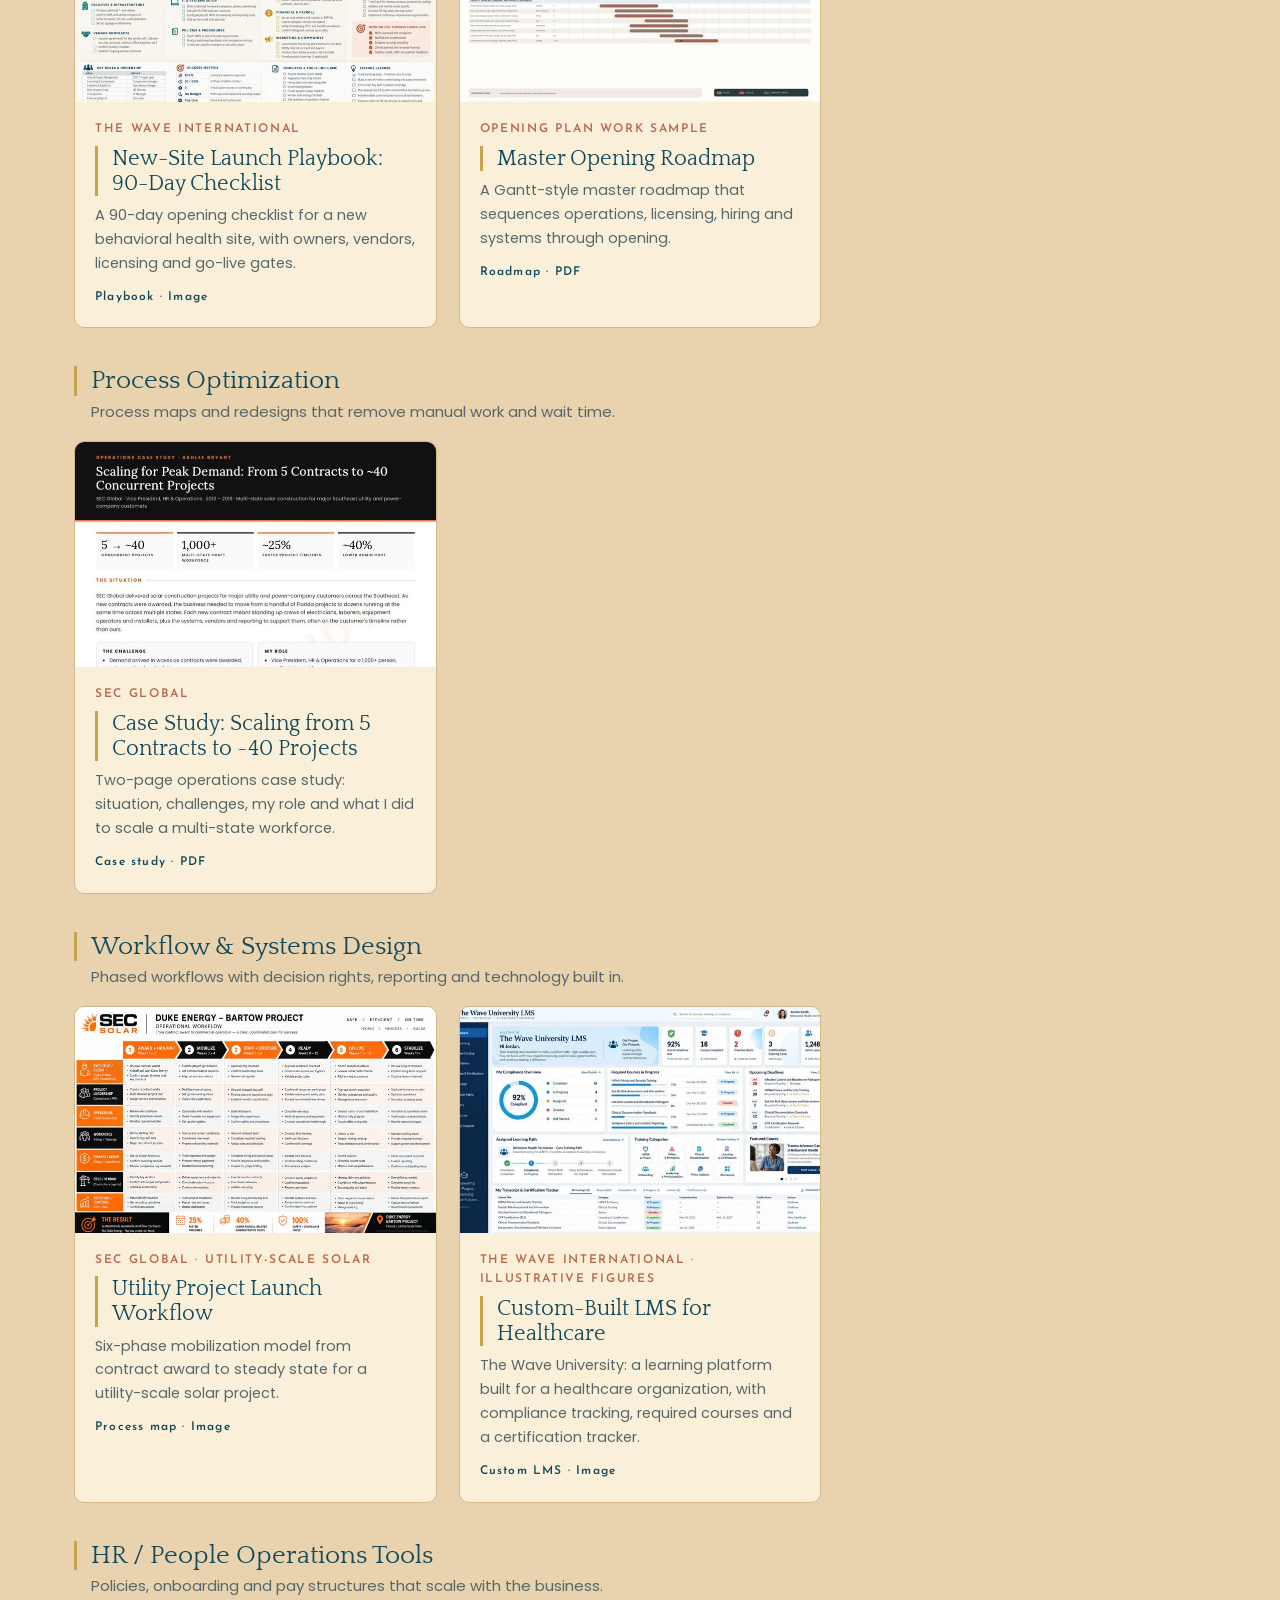
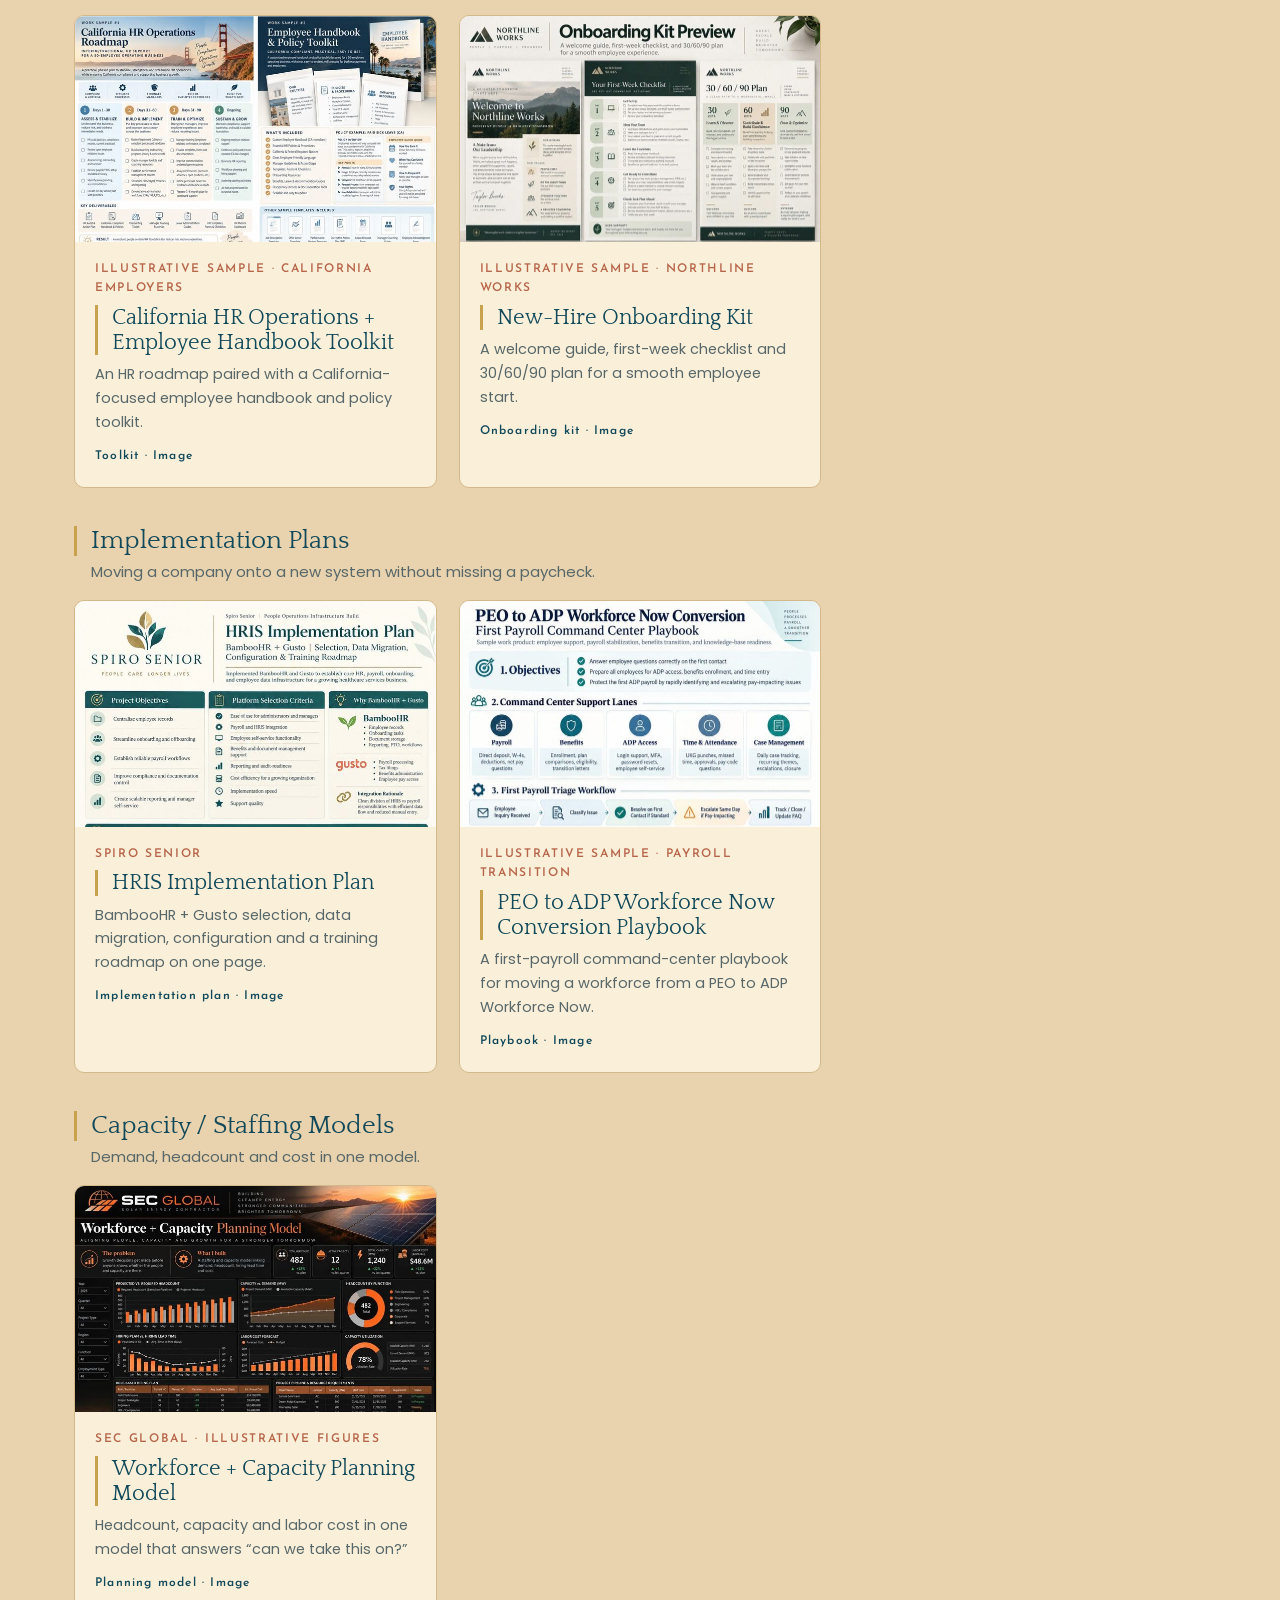
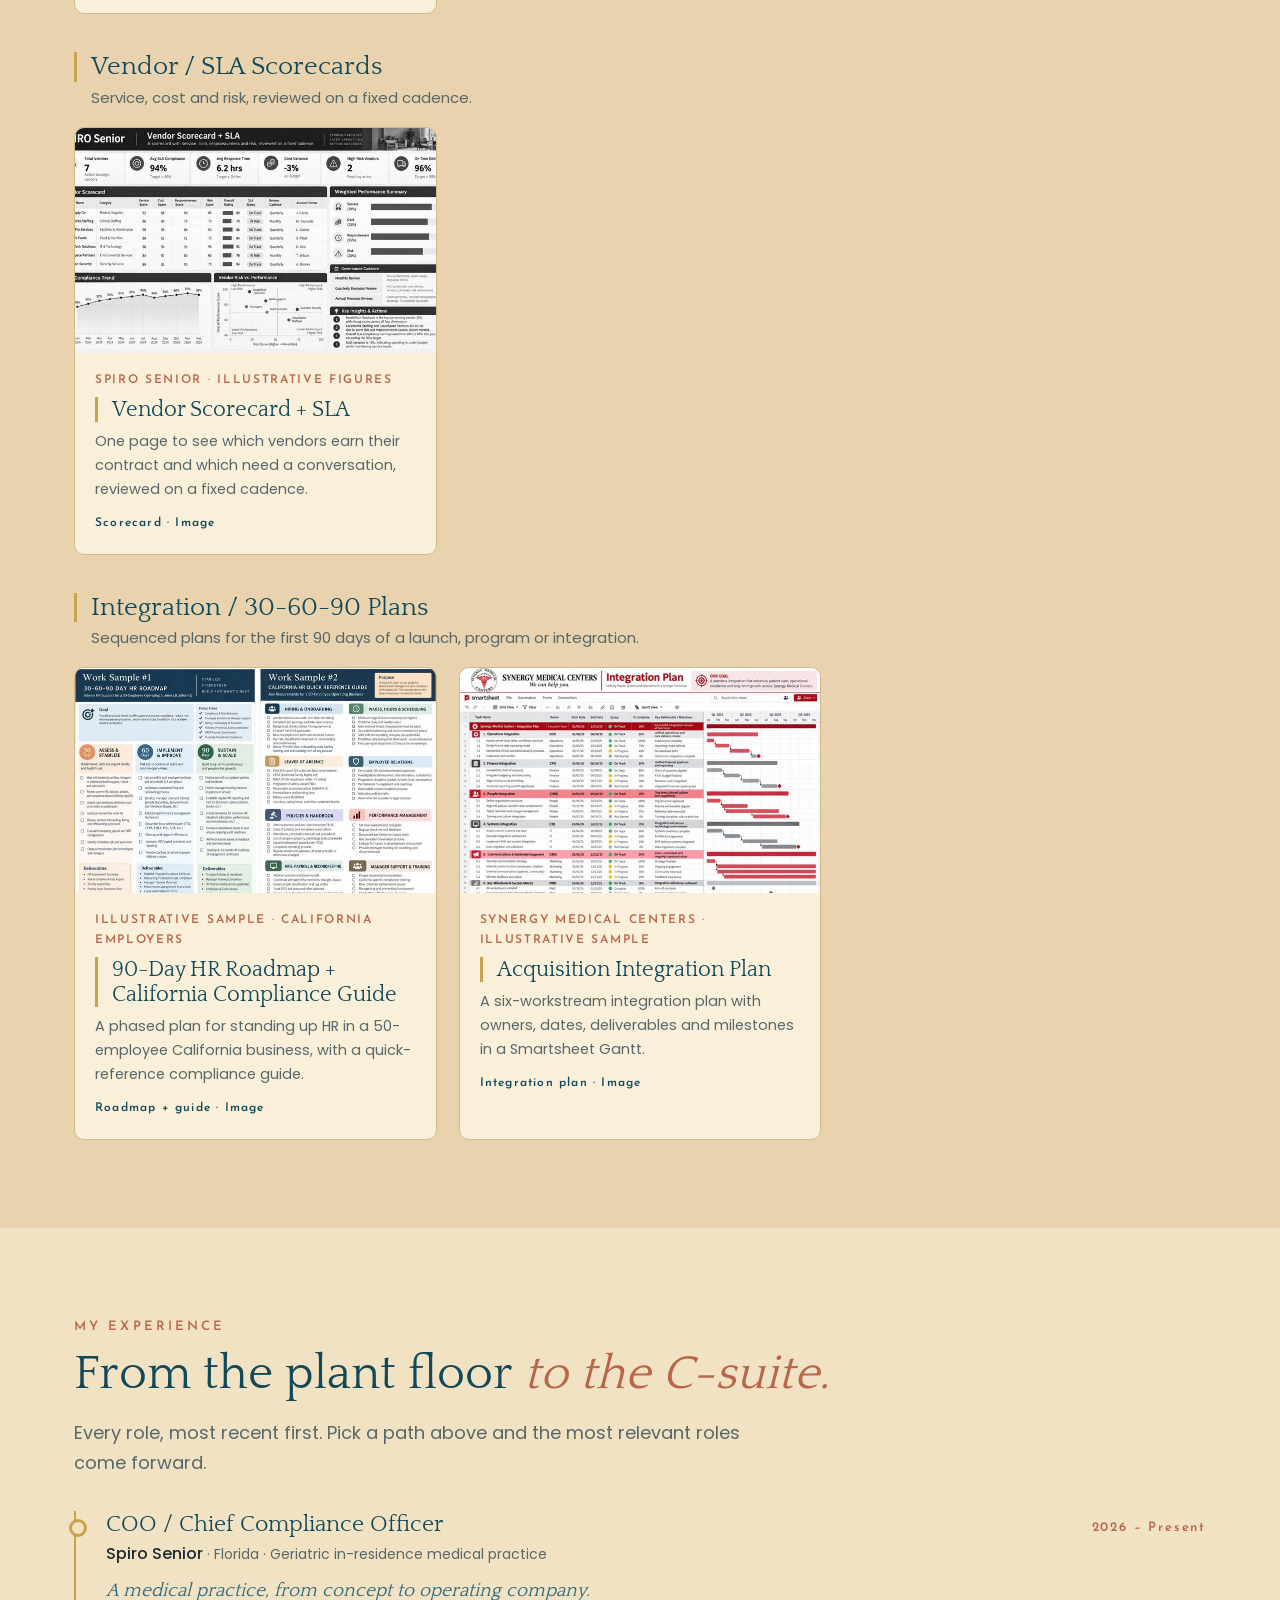
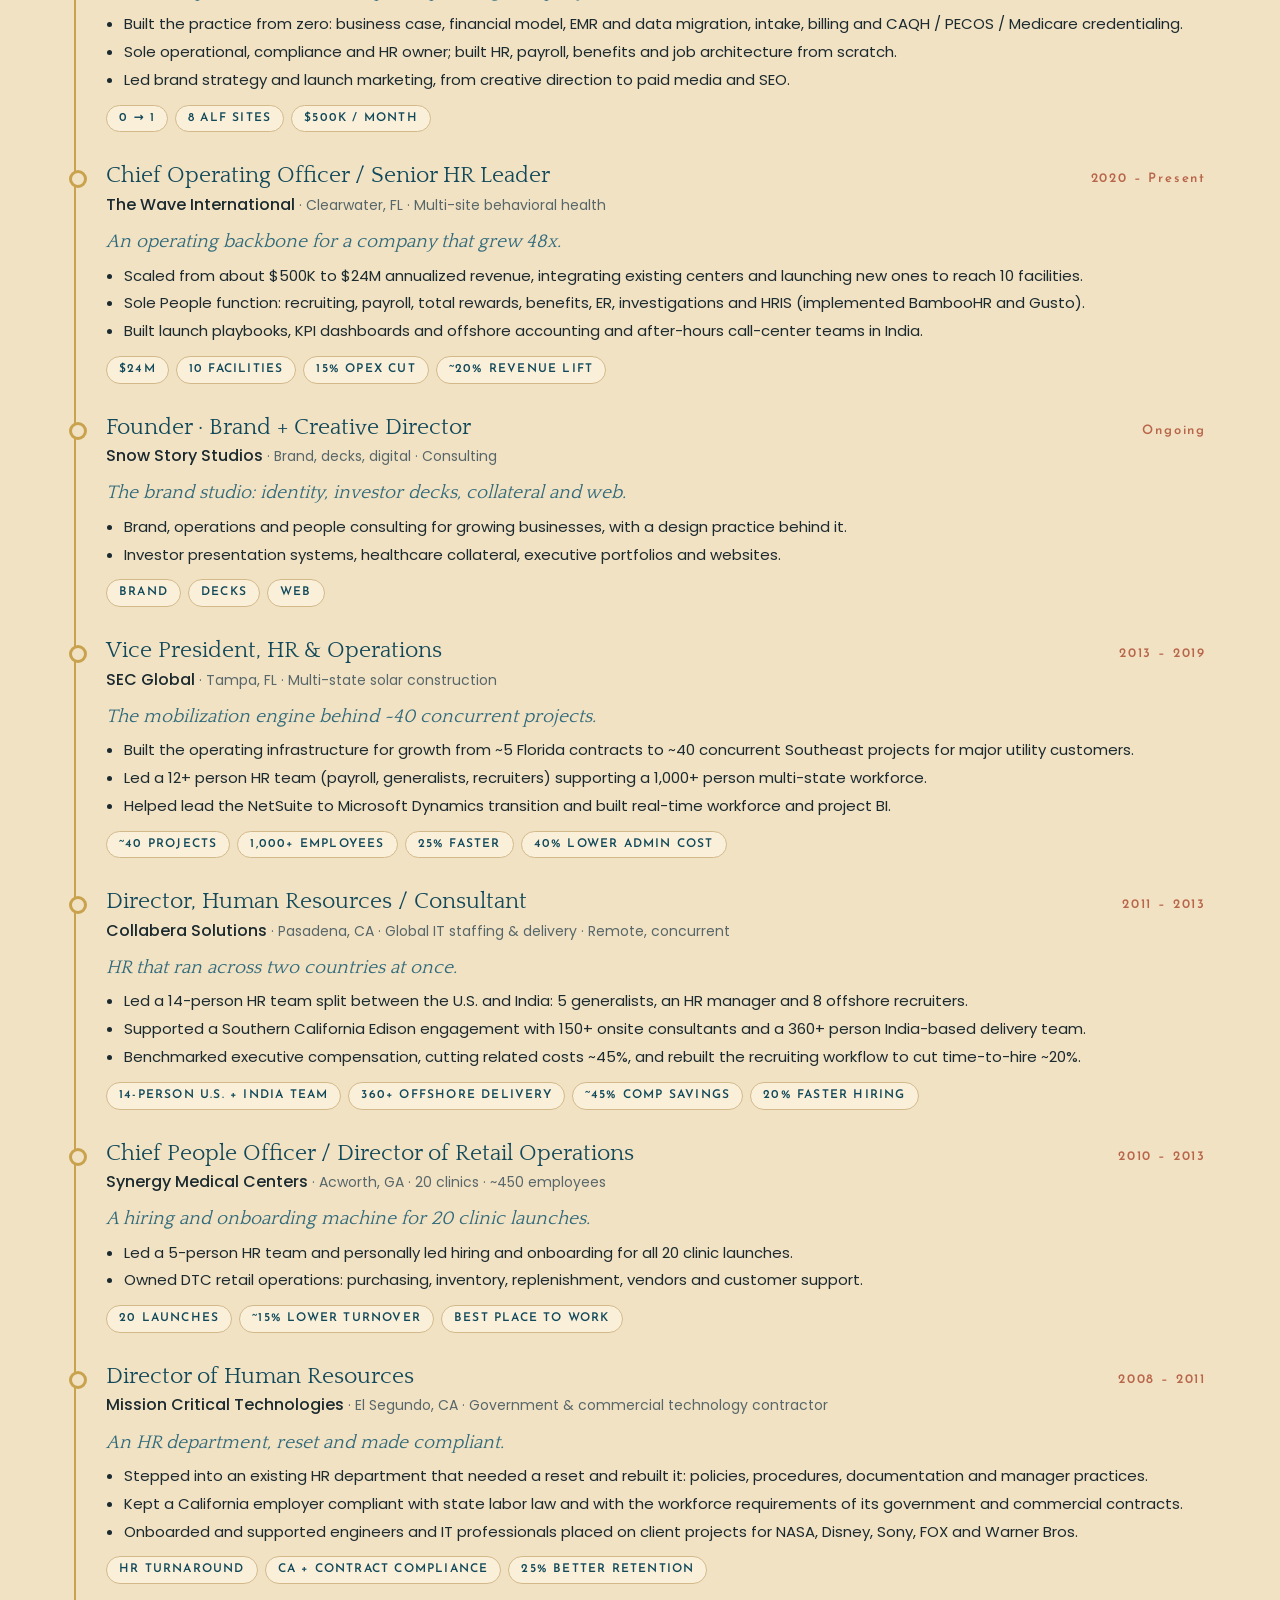
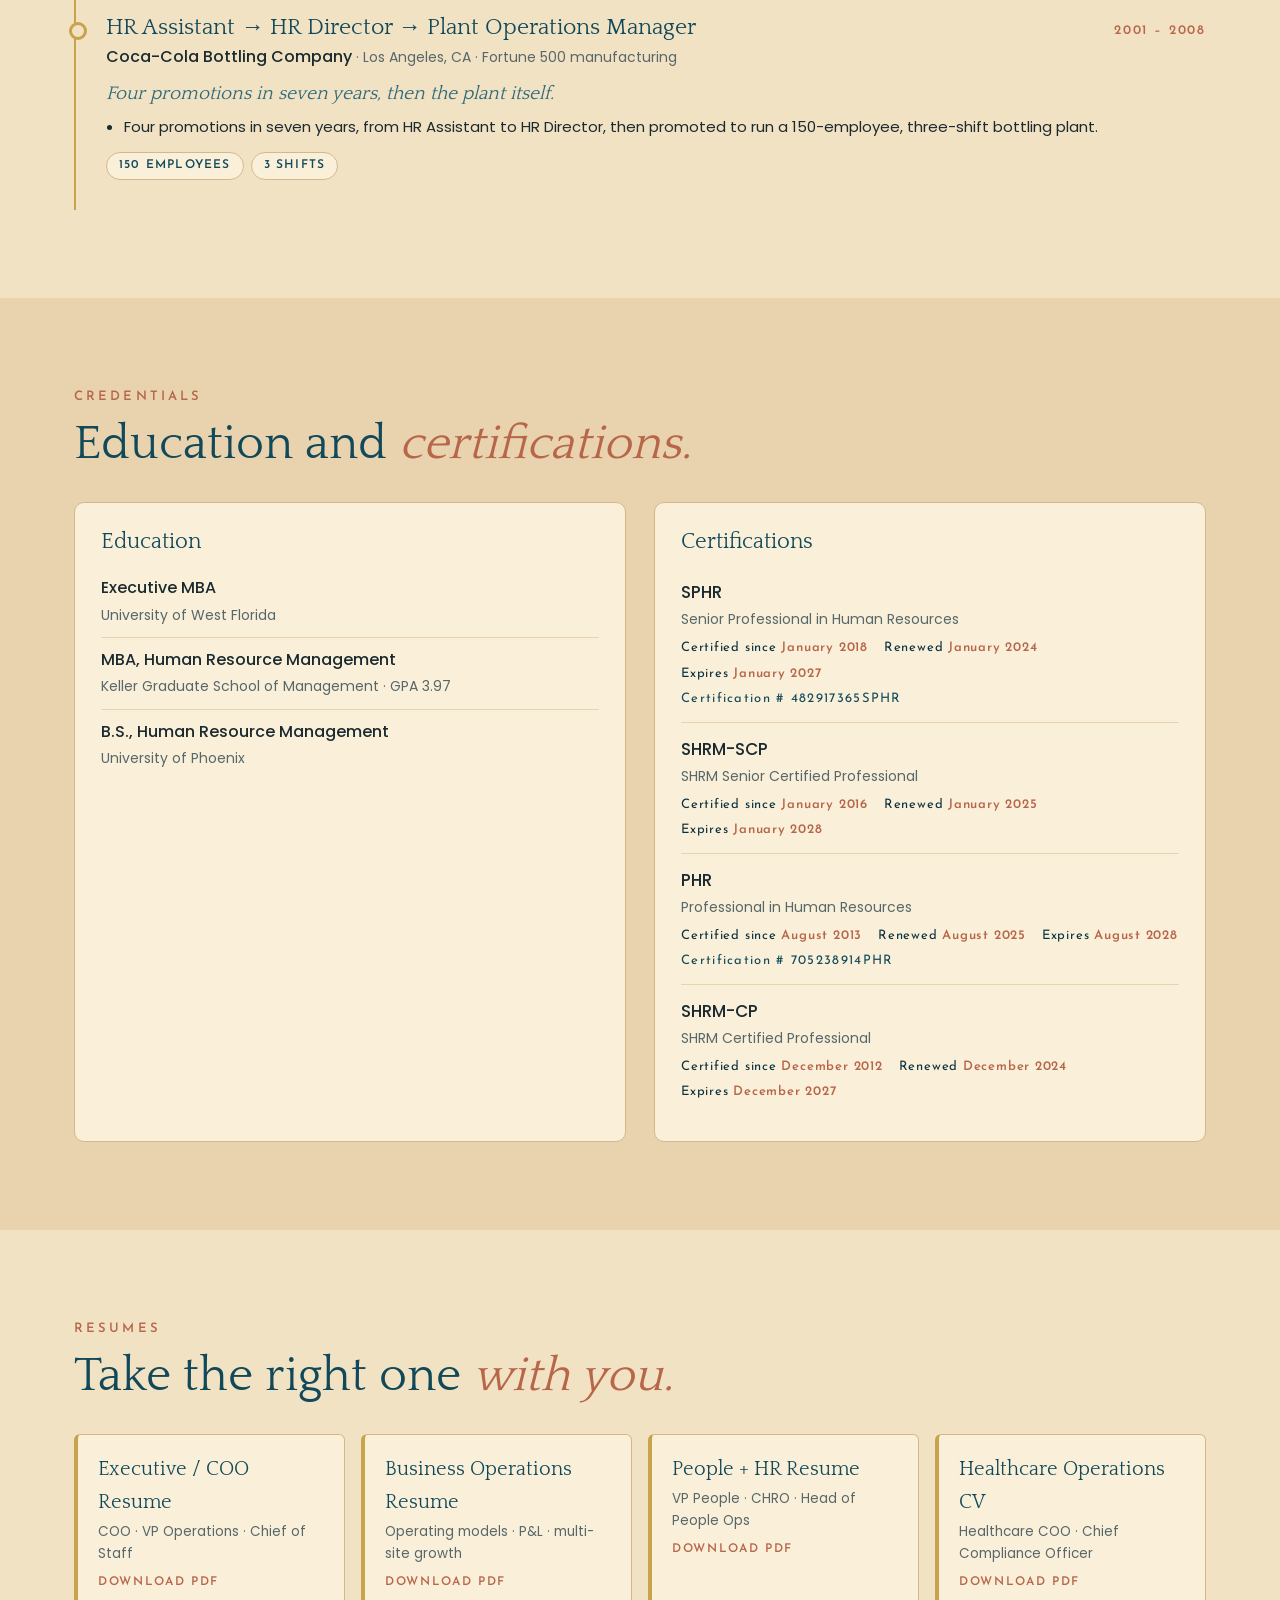
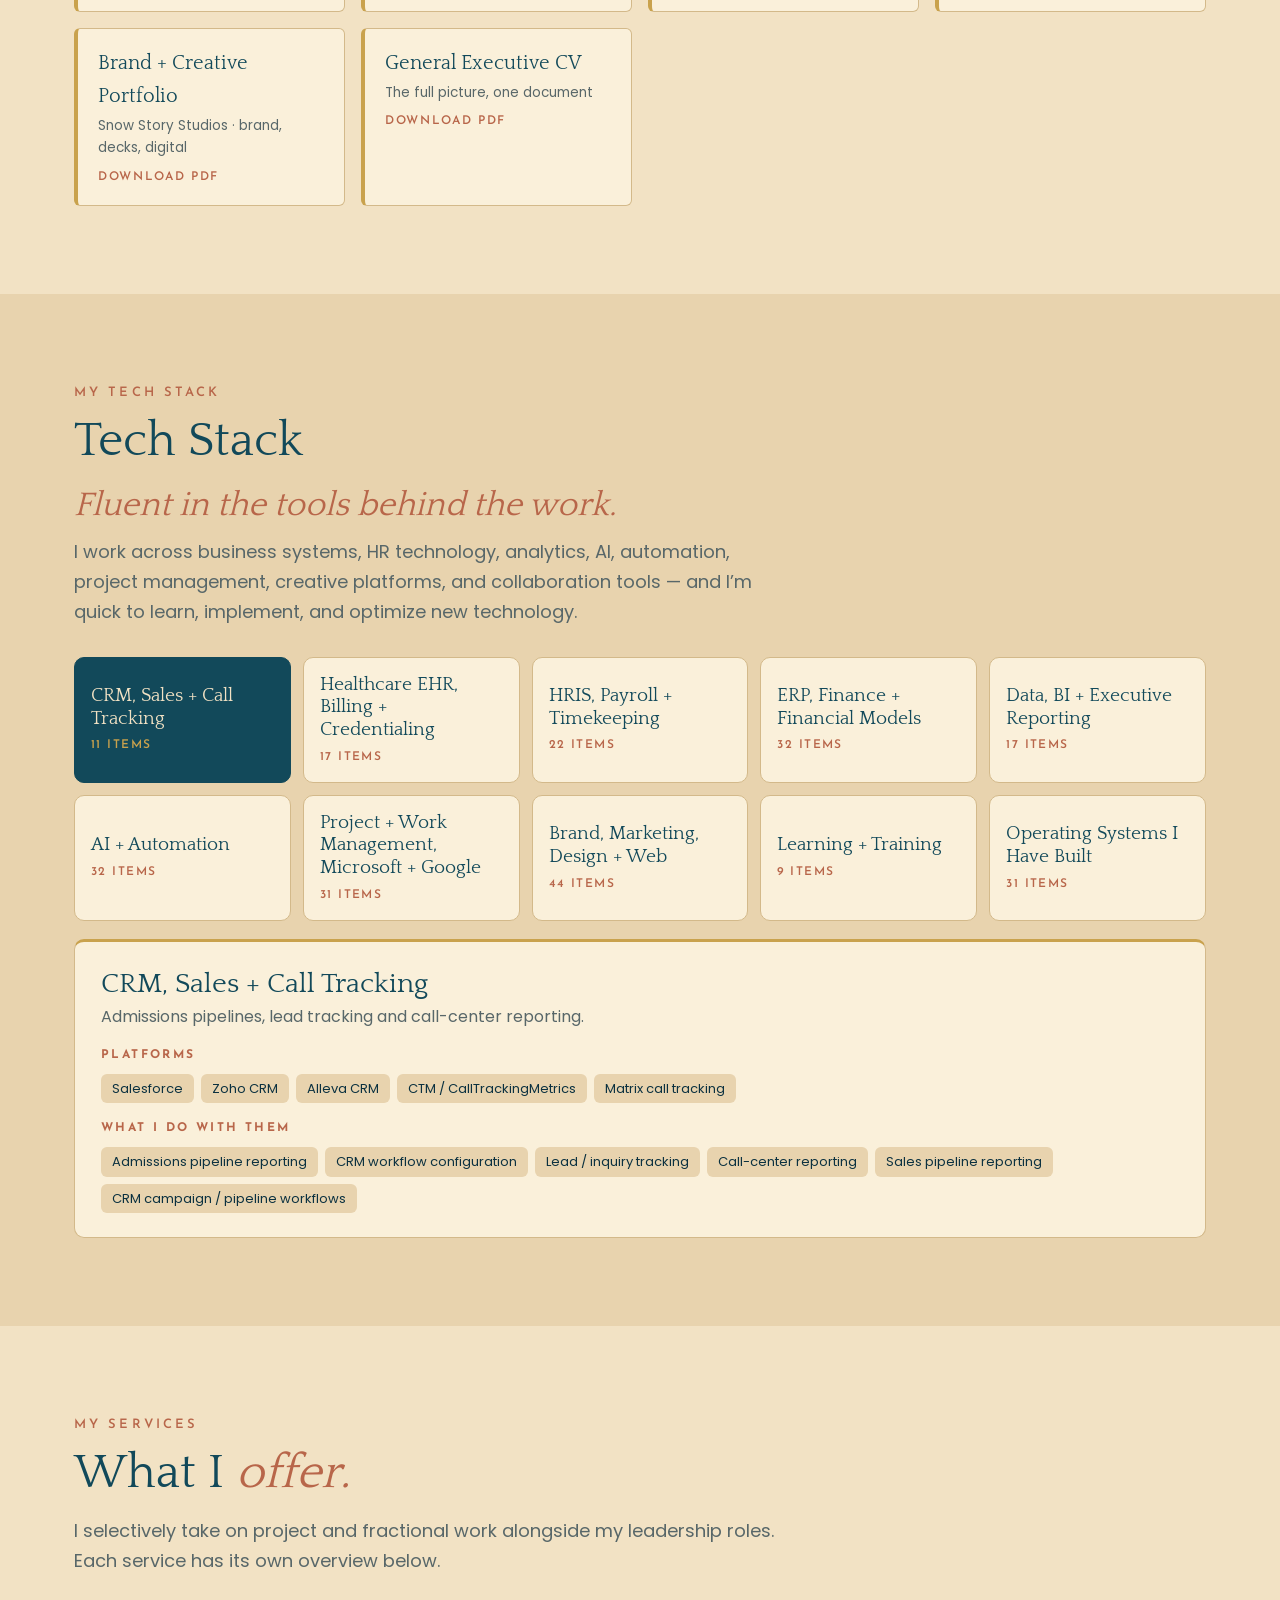
==== commit b70d213c: "Navigation behavior: hover/click dropdowns on desktop, accordion on mobile - Only primary headings v" ====
--- a/index.html
+++ b/index.html
@@ -65,10 +65,14 @@
 .nav ul a:not(.btn):hover{color:var(--terra)}
 .nav .btn{padding:9px 18px;font-size:13px}
 .nav .has-sub{position:relative}
-.nav .has-sub>a:after{content:"";display:inline-block;margin-left:7px;border:4px solid transparent;border-top-color:currentColor;border-bottom:0;vertical-align:middle}
-.nav .sub{position:absolute;top:100%;left:-14px;min-width:220px;padding:8px 0;background:var(--card);border:1px solid var(--line);border-top:3px solid var(--gold);border-radius:var(--r);box-shadow:0 14px 28px rgba(18,73,90,.16);display:none;flex-direction:column}
-.nav .has-sub:hover .sub,.nav .has-sub:focus-within .sub{display:flex}
-.nav .sub a{display:block;padding:10px 18px;white-space:nowrap}
+.nav .has-sub>a{display:inline-flex;align-items:center;gap:7px}
+.nav .has-sub>a:after{content:"";width:6px;height:6px;border-right:1.5px solid currentColor;border-bottom:1.5px solid currentColor;transform:rotate(45deg) translateY(-2px);transition:transform .25s ease;opacity:.7}
+.nav .has-sub.open>a:after{transform:rotate(-135deg) translateY(-2px)}
+.nav .has-sub.open>a:not(.btn){color:var(--terra)}
+.nav .sub{position:absolute;top:100%;left:-16px;min-width:230px;padding:8px 0;background:var(--card);border:1px solid var(--line);border-top:3px solid var(--gold);border-radius:var(--r);box-shadow:0 14px 28px rgba(18,73,90,.16);display:flex;flex-direction:column;opacity:0;visibility:hidden;transform:translateY(-6px);pointer-events:none;transition:opacity .22s ease,transform .22s ease,visibility .22s}
+.nav .sub:before{content:"";position:absolute;left:0;right:0;top:-14px;height:14px}
+.nav .has-sub.open .sub{opacity:1;visibility:visible;transform:none;pointer-events:auto}
+.nav .sub a{display:block;padding:9px 18px;white-space:nowrap;font-size:12.5px!important;font-weight:500!important;letter-spacing:.08em!important}
 .nav .sub a:hover{background:var(--ivory2)}
 .menu-btn{display:none;background:none;border:0;padding:10px}
 .menu-btn span{display:block;width:24px;height:2px;background:var(--teal);margin:5px 0}
@@ -149,14 +153,18 @@
 .alt{background:var(--ivory2)}
 .headline{font-family:var(--serif);font-style:italic;font-size:clamp(24px,3.4vw,34px);line-height:1.2;color:var(--terra);margin:2px 0 12px}
 .purpose{margin-top:12px;font-family:var(--serif);font-style:italic;font-size:21px;color:var(--teal-l)}
-.refs{display:grid;grid-template-columns:repeat(auto-fit,minmax(280px,1fr));gap:20px;margin-top:30px}
-.ref{background:var(--card);border:1px solid var(--line);border-top:3px solid var(--gold);border-radius:10px;padding:26px 24px}
+.refs{display:grid;grid-template-columns:repeat(auto-fit,minmax(320px,1fr));gap:20px;margin-top:30px}
+.ref{display:flex;flex-direction:column;background:var(--card);border:1px solid var(--line);border-top:3px solid var(--gold);border-radius:10px;padding:26px 24px}
 .ref .rel{font-family:var(--label);font-size:12px;letter-spacing:.16em;text-transform:uppercase;color:var(--terra);font-weight:700}
 .ref h3{font-size:26px;margin:6px 0 2px}
 .ref .ttl{font-weight:500;font-size:15px}
 .ref .co{font-size:14px;color:var(--muted)}
-.ref .ctx{margin-top:14px;padding-top:14px;border-top:1px solid var(--ivory2);font-family:var(--serif);font-style:italic;font-size:18px;line-height:1.4;color:var(--teal-l)}
-.ref .q{margin-top:14px;font-family:var(--serif);font-size:20px;line-height:1.4;color:var(--teal)}
+.ref .ctx{margin:14px 0 16px;padding-top:14px;border-top:1px solid var(--ivory2);font-family:var(--serif);font-style:italic;font-size:18px;line-height:1.4;color:var(--teal-l)}
+.ref .rc{display:grid;gap:4px;margin-top:auto;padding-top:14px;border-top:1px solid var(--ivory2);font-size:14px}
+.ref .rc a{color:var(--teal);text-decoration:none;font-weight:500;overflow-wrap:anywhere}
+.ref .rc a:hover{color:var(--terra);text-decoration:underline}
+.ref .q{margin:16px 0 0;padding-top:16px;border-top:1px solid var(--ivory2);font-family:var(--serif);font-style:italic;font-size:19px;line-height:1.5;color:var(--teal)}
+.ref .ctx.small{font-family:var(--sans);font-style:normal;font-size:13.5px;line-height:1.5;color:var(--muted);border-top:0;padding-top:0;margin:14px 0 16px}
 .toolkits .support{margin-top:12px;max-width:760px;color:var(--ink);font-size:16px}
 .kg{margin-top:38px}
 .kg h3{font-size:26px;padding-left:14px;border-left:3px solid var(--gold)}
@@ -323,9 +331,14 @@
   .sheet{padding:28px 20px 24px}
 }
 @media (max-width:1040px){
-  .nav .has-sub>a:after{display:none}
-  .nav .sub{position:static;display:flex;min-width:0;padding:6px 0 0 16px;background:none;border:0;box-shadow:none}
-  .nav .sub a{padding:7px 0;white-space:normal;font-weight:500}
+  .nav .has-sub>a{display:flex;justify-content:space-between;align-items:center;width:100%}
+  .nav .has-sub>a:after{content:"+";width:auto;height:auto;border:0;transform:none;font-size:22px;font-weight:400;line-height:1;opacity:1;color:var(--terra)}
+  .nav .has-sub.open>a:after{content:"\2212";transform:none}
+  .nav .has-sub.open>a:not(.btn){color:var(--teal-d)}
+  .nav .sub{position:static;min-width:0;padding:0 0 0 16px;background:none;border:0;border-radius:0;box-shadow:none;display:block;opacity:1;transform:none;pointer-events:auto;max-height:0;overflow:hidden;visibility:hidden;transition:max-height .3s ease,visibility 0s linear .3s}
+  .nav .sub:before{display:none}
+  .nav .has-sub.open .sub{max-height:340px;visibility:visible;padding:8px 0 2px 16px;transition:max-height .3s ease,visibility 0s}
+  .nav .sub a{padding:8px 0;white-space:normal;font-size:12.5px!important;font-weight:500!important}
   .nav .sub a:hover{background:none}
   .svc{grid-template-columns:1fr}
   .paths{grid-template-columns:repeat(2,1fr)}
@@ -878,10 +891,16 @@
     $('refIntro').textContent=S.REFERENCES_INTRO;
     var box=$('refList');clear(box);
     S.REFERENCES.filter(function(r){return r.public!==false}).forEach(function(r){
-      var c=el('article','ref');c.appendChild(el('div','rel',r.relationship));
+      var c=el('article','ref');c.appendChild(el('div','rel',r.relationship+(r.theme?' · '+r.theme:'')));
       c.appendChild(el('h3',null,r.name));c.appendChild(el('div','ttl',r.title));c.appendChild(el('div','co',r.company));
       if(r.quote)c.appendChild(el('p','q','“'+r.quote+'”'));
-      if(r.context)c.appendChild(el('p','ctx',r.context));
+      if(r.context)c.appendChild(el('p',r.quote?'ctx small':'ctx',r.context));
+      if(r.phone||r.email){
+        var ct=el('div','rc');
+        if(r.phone){var ph=el('a',null,r.phone);ph.href='tel:+1'+r.phone.replace(/\D/g,'');ct.appendChild(ph)}
+        if(r.email){var em=el('a',null,r.email);em.href='mailto:'+r.email;ct.appendChild(em)}
+        c.appendChild(ct);
+      }
       box.appendChild(c);
     });
   }
@@ -982,7 +1001,32 @@
   window.addEventListener('scroll',onScroll,{passive:true});onScroll();
   var menu=$('menu'),mb=$('menuBtn');
   mb.addEventListener('click',function(){var o=menu.classList.toggle('open');mb.setAttribute('aria-expanded',String(o))});
-  fold(menu.querySelectorAll('a'),function(a){a.addEventListener('click',function(){menu.classList.remove('open');mb.setAttribute('aria-expanded','false')})});
+  var mqDesk=window.matchMedia('(min-width:1041px)'),canHover=window.matchMedia('(hover:hover)'),subs=[].slice.call(menu.querySelectorAll('li.has-sub')),leaveT=null;
+  function parentLink(li){return li.querySelector(':scope > a')}
+  function setOpen(li,o){
+    if(o)subs.forEach(function(x){if(x!==li){x.classList.remove('open');parentLink(x).setAttribute('aria-expanded','false')}});
+    li.classList.toggle('open',o);parentLink(li).setAttribute('aria-expanded',String(o));
+  }
+  function closeSubs(){subs.forEach(function(li){setOpen(li,false)})}
+  subs.forEach(function(li){
+    var a=parentLink(li);a.setAttribute('aria-haspopup','true');a.setAttribute('aria-expanded','false');
+    li.addEventListener('mouseenter',function(){if(mqDesk.matches&&canHover.matches){clearTimeout(leaveT);setOpen(li,true)}});
+    li.addEventListener('focusin',function(){if(mqDesk.matches)setOpen(li,true)});
+    a.addEventListener('click',function(e){
+      if(mqDesk.matches){
+        if(!canHover.matches&&!li.classList.contains('open')){e.preventDefault();setOpen(li,true)}   /* touch laptop/tablet: first tap opens */
+        else setOpen(li,true);                                                                        /* hover device: click opens and goes to the section */
+      }else{e.preventDefault();setOpen(li,!li.classList.contains('open'))}                            /* phone: accordion toggle */
+    });
+  });
+  nav.addEventListener('mouseleave',function(){if(mqDesk.matches){clearTimeout(leaveT);leaveT=setTimeout(closeSubs,180)}});
+  nav.addEventListener('mouseenter',function(){clearTimeout(leaveT)});
+  document.addEventListener('click',function(e){if(!nav.contains(e.target))closeSubs()});
+  document.addEventListener('keydown',function(e){if(e.key==='Escape')closeSubs()});
+  mqDesk.addEventListener?mqDesk.addEventListener('change',closeSubs):0;
+  mb.addEventListener('click',function(){if(!menu.classList.contains('open'))closeSubs()});
+  fold(menu.querySelectorAll('a:not(.btn)'),function(a){if(a.parentNode.classList.contains('has-sub')&&a===parentLink(a.parentNode))return;a.addEventListener('click',function(){menu.classList.remove('open');mb.setAttribute('aria-expanded','false');closeSubs()})});
+  fold(menu.querySelectorAll('a.btn'),function(a){a.addEventListener('click',function(){menu.classList.remove('open');mb.setAttribute('aria-expanded','false');closeSubs()})});
   if('IntersectionObserver' in window){
     var io=new IntersectionObserver(function(es){es.forEach(function(e){if(e.isIntersecting){e.target.classList.add('in');io.unobserve(e.target)}})},{threshold:.1});
     fold(document.querySelectorAll('.rv'),function(n){io.observe(n)});
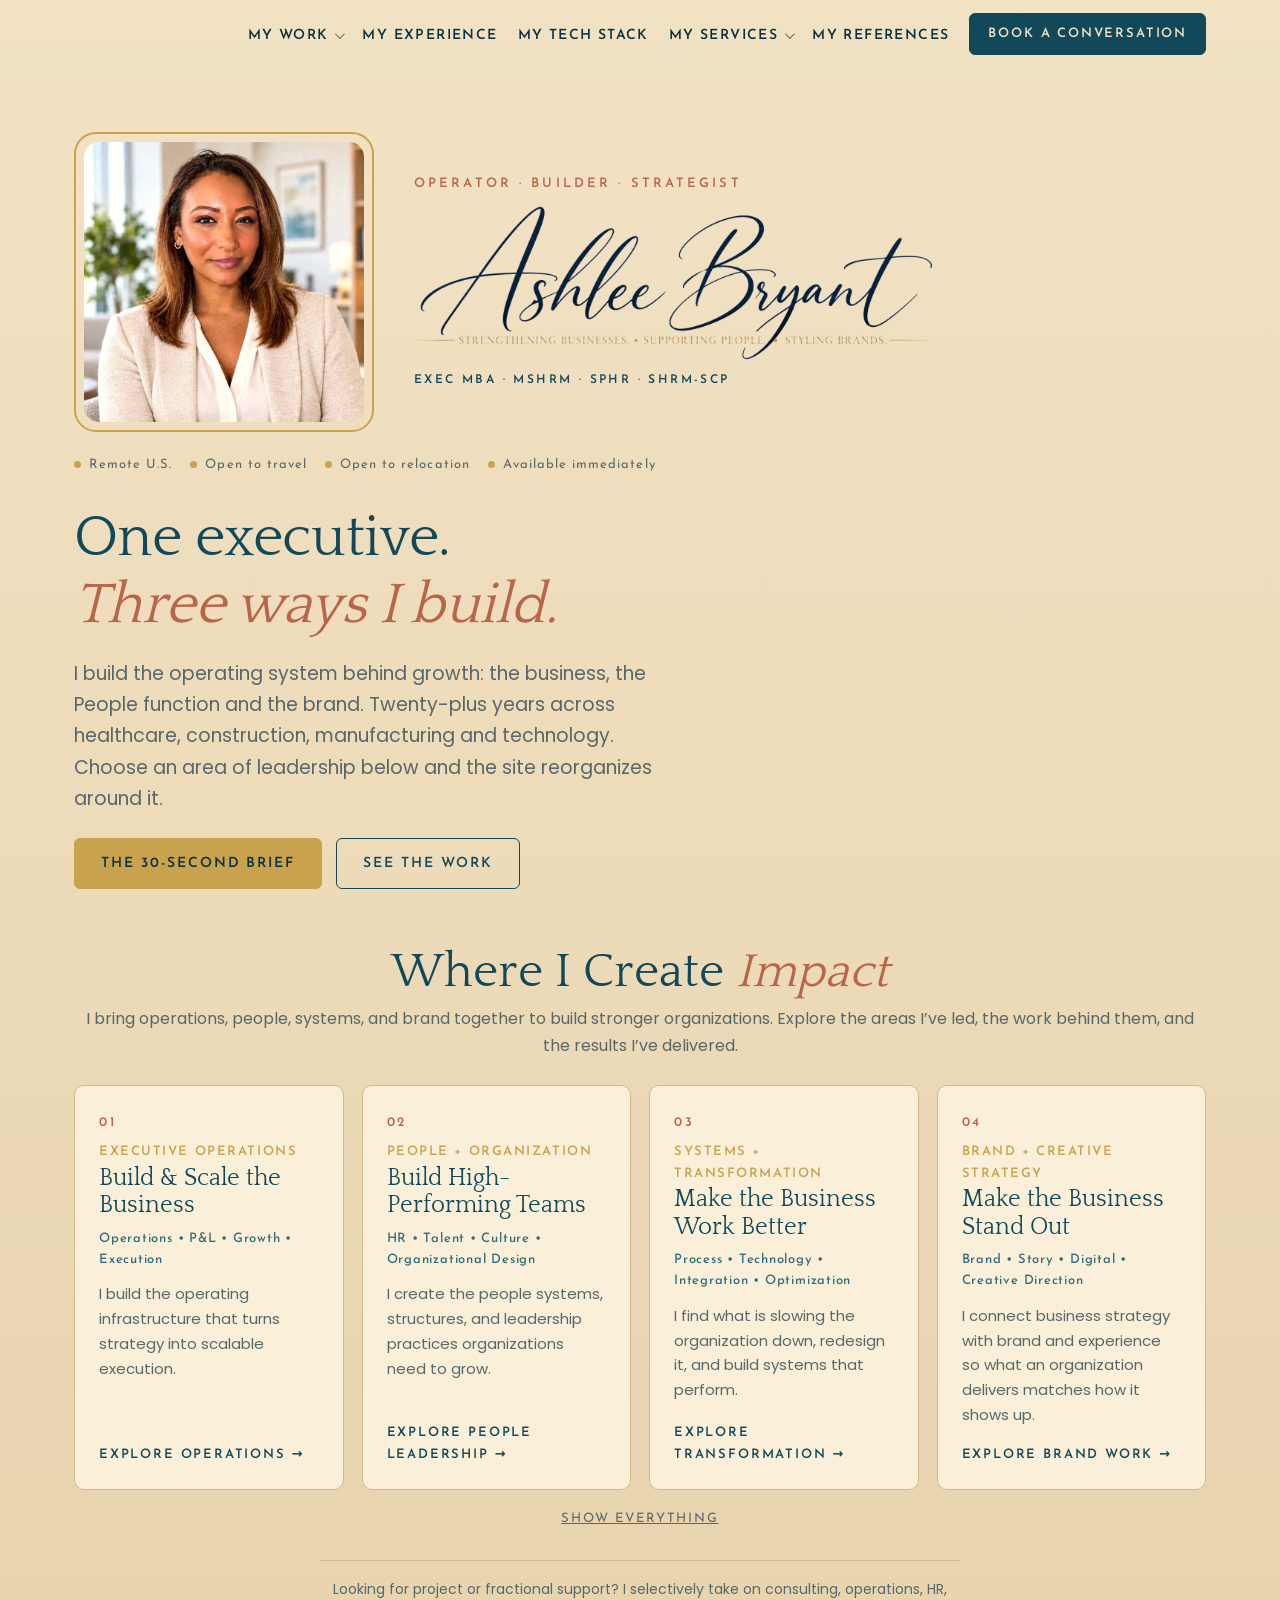
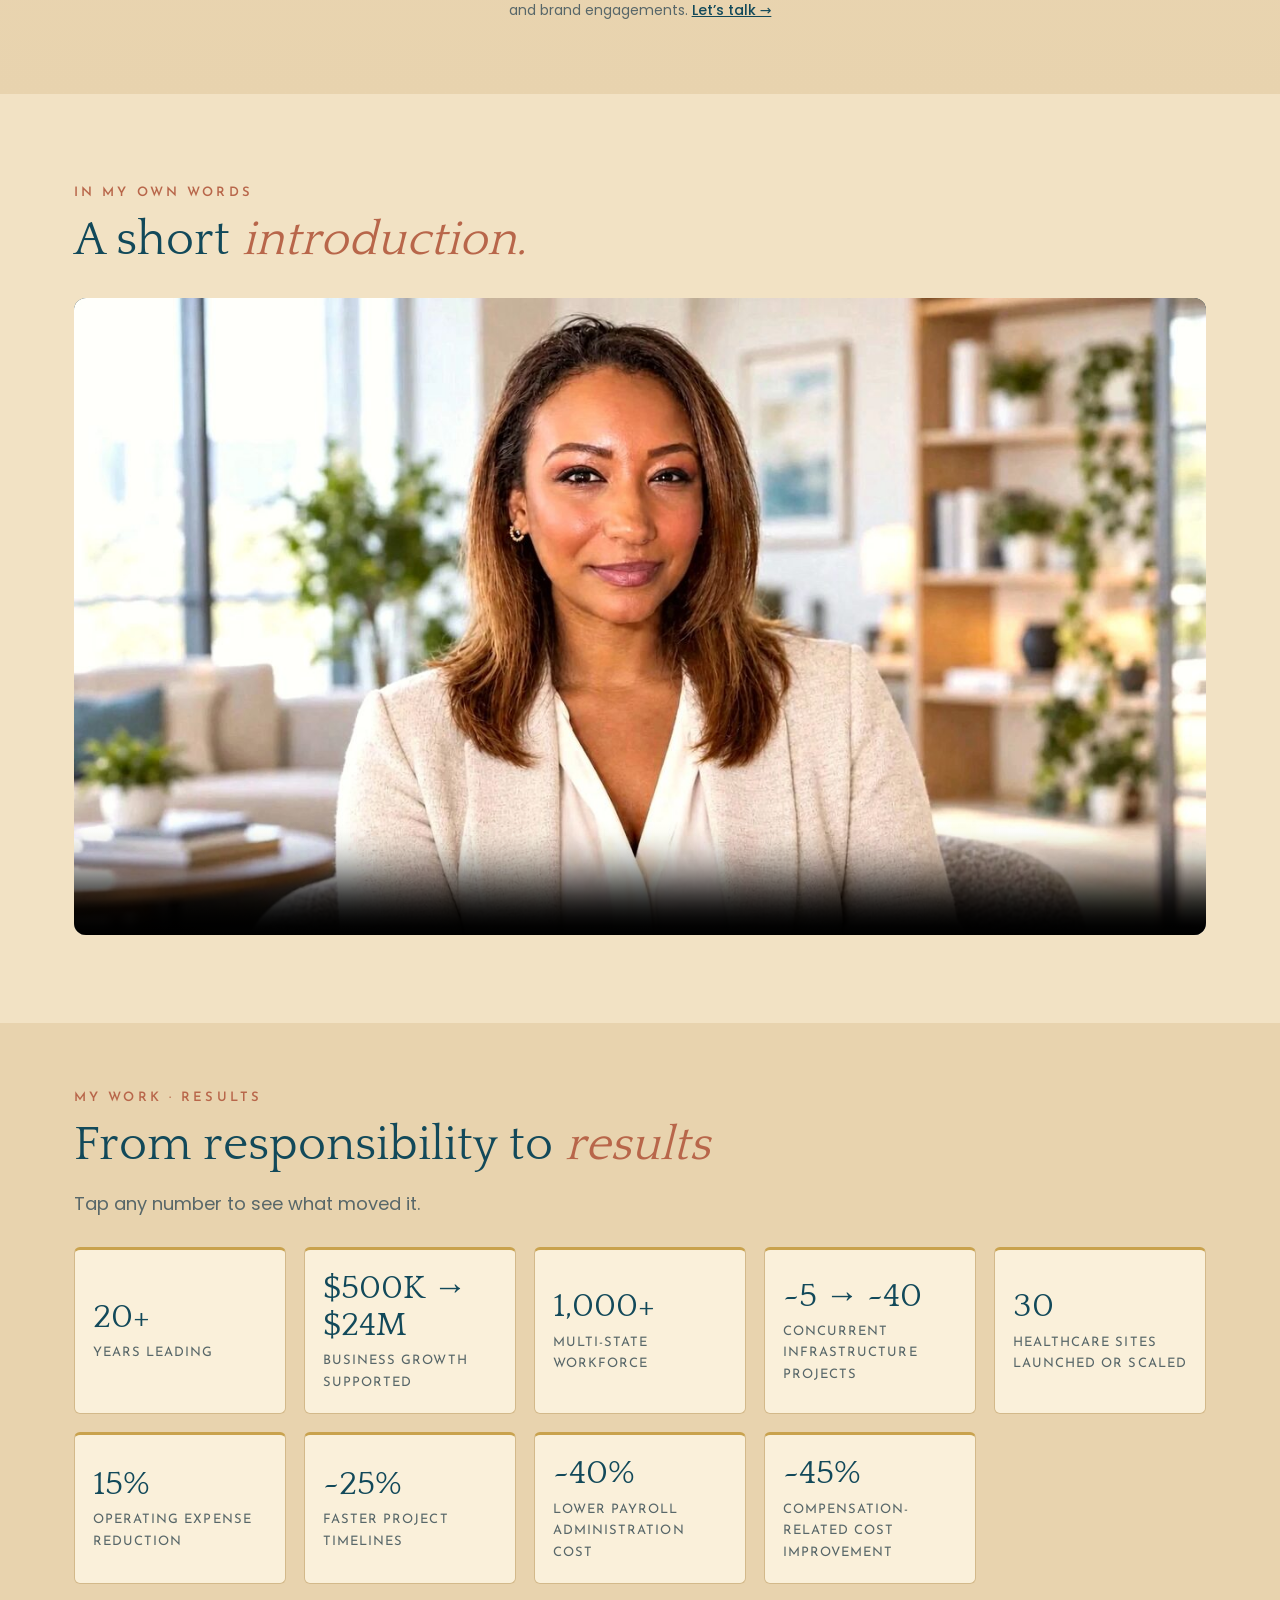
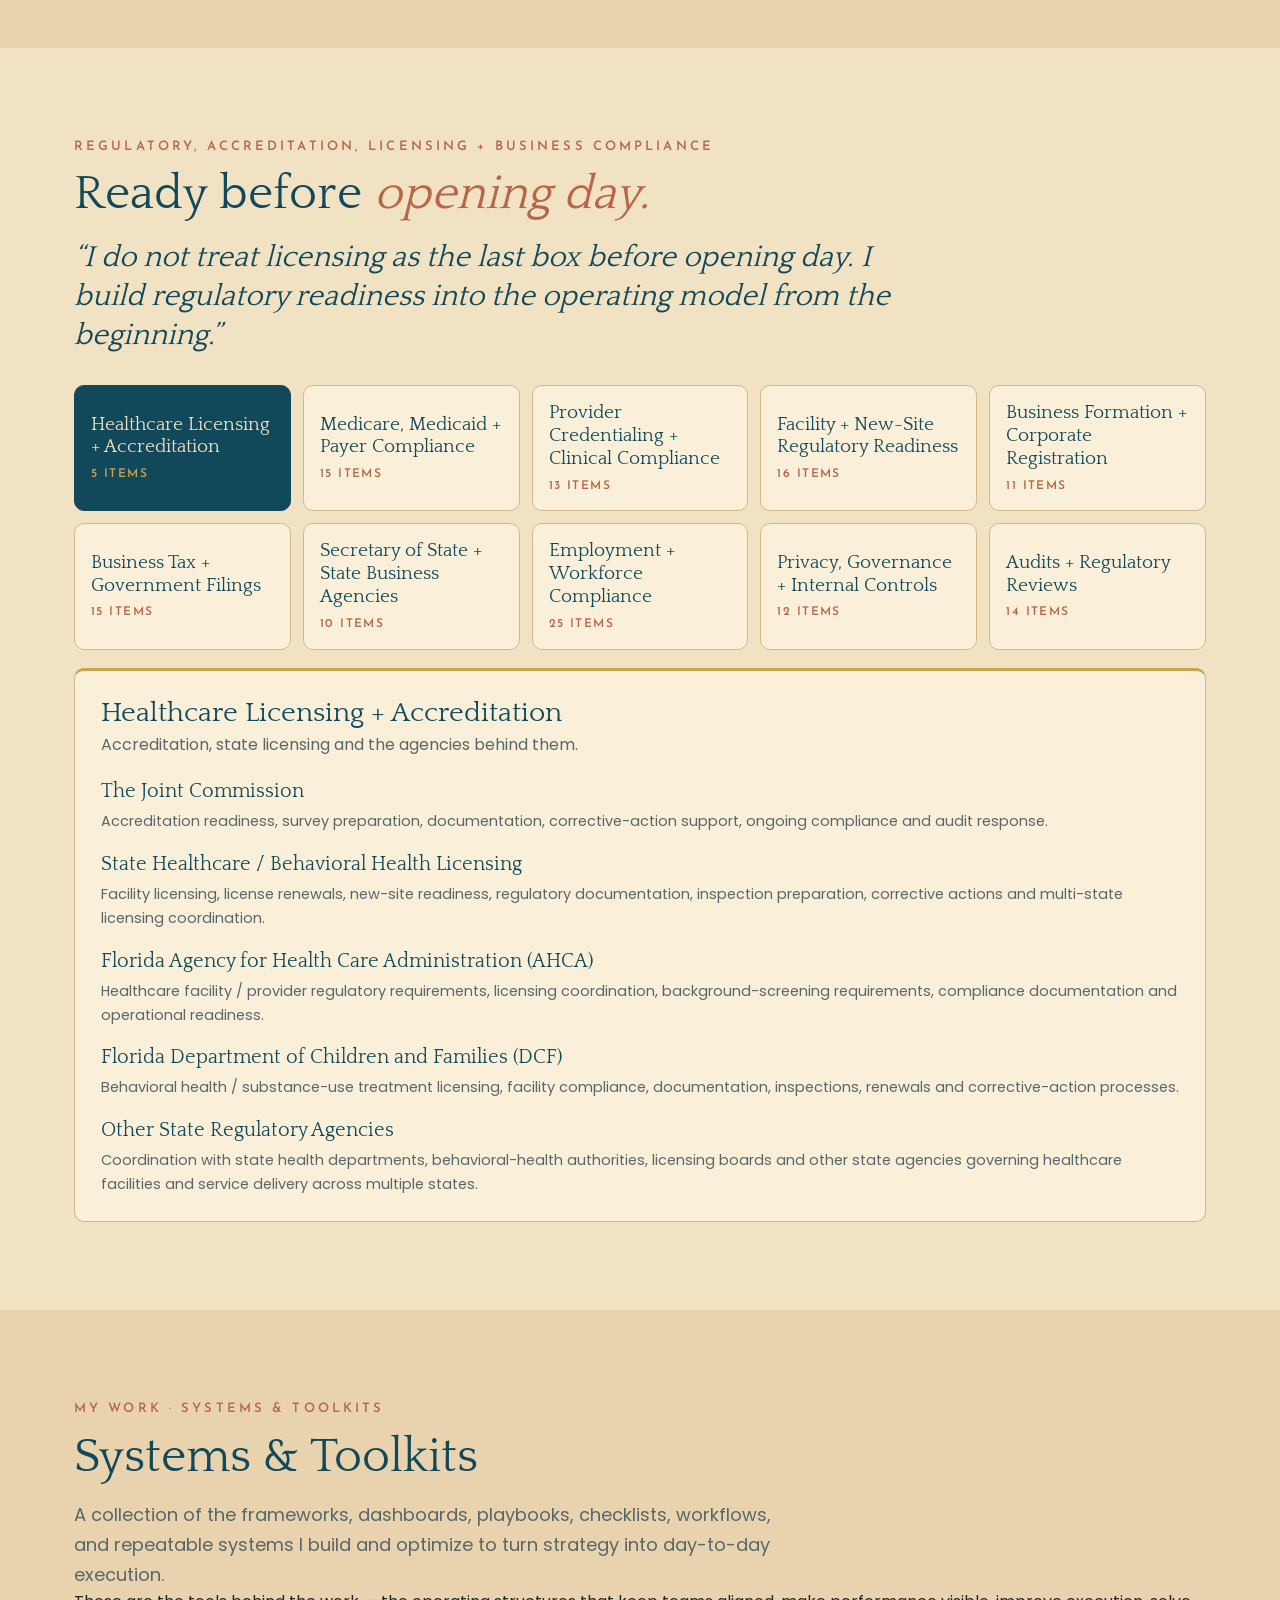
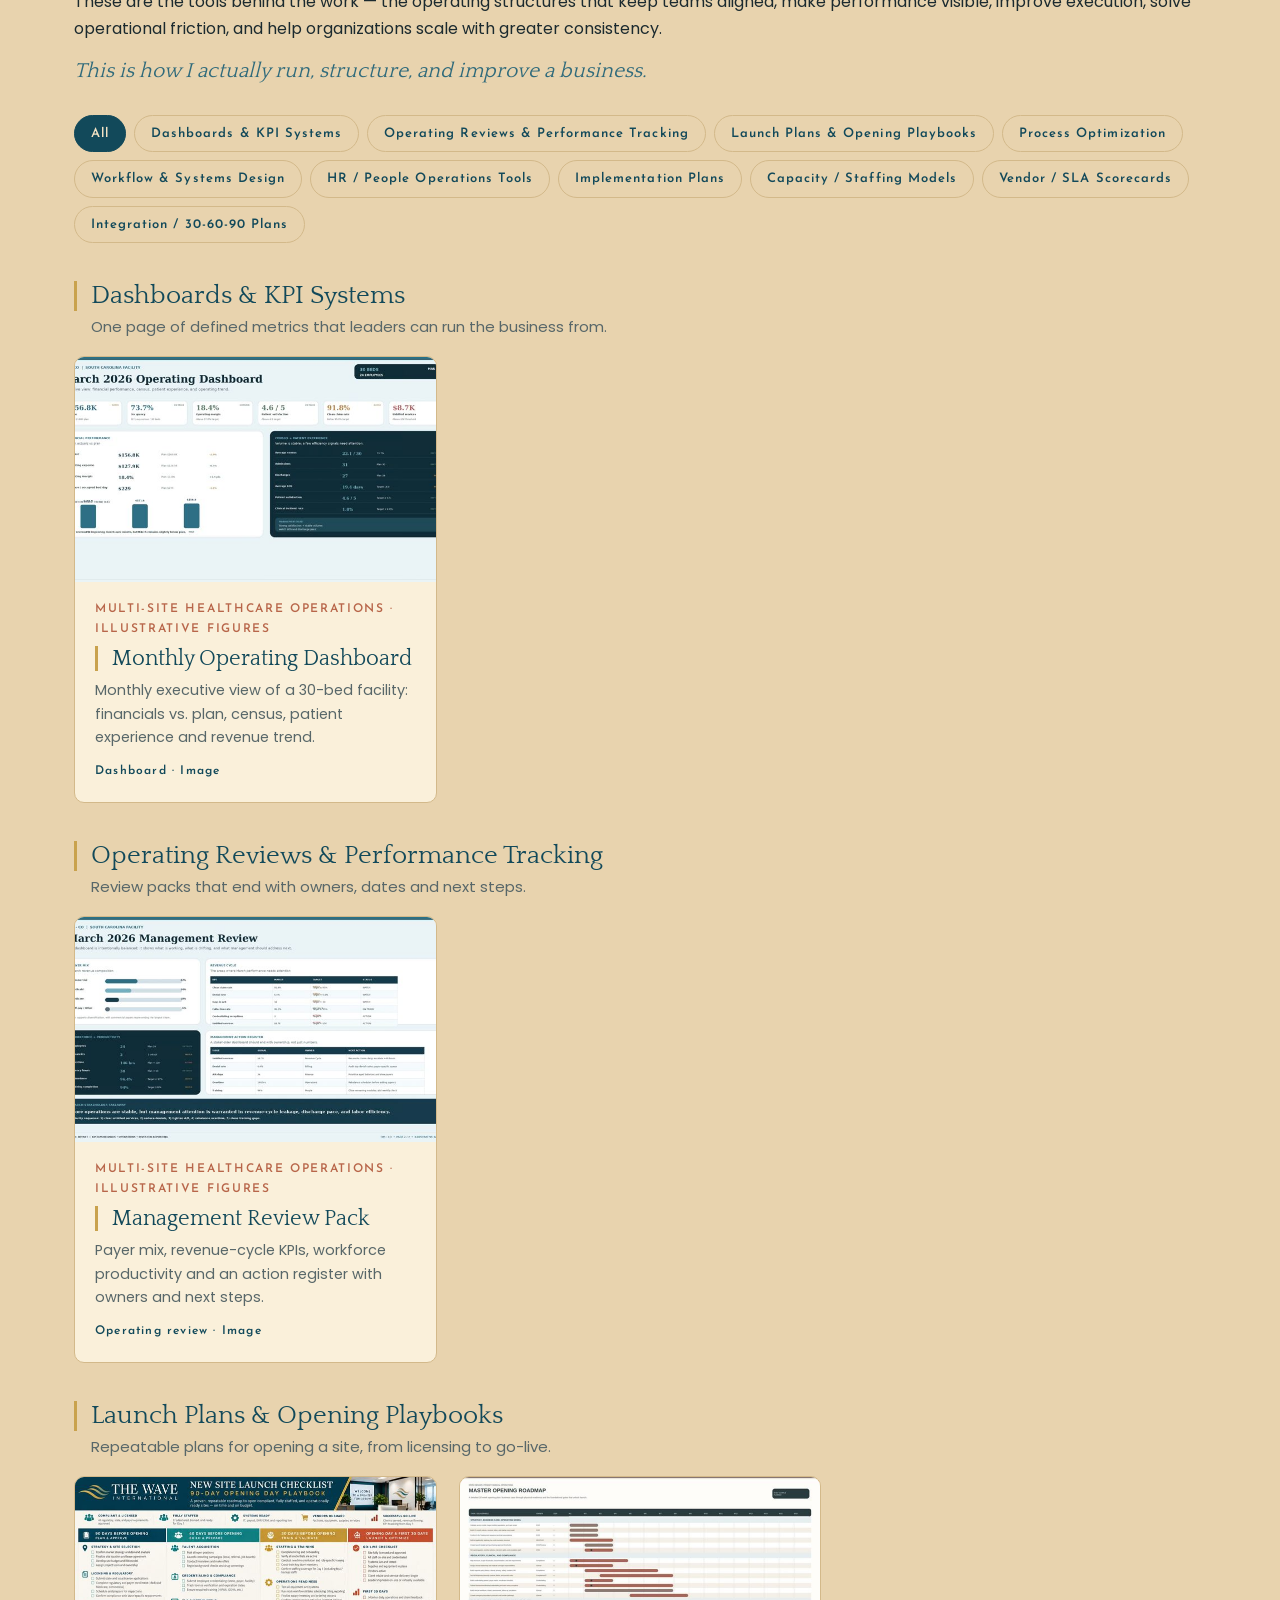
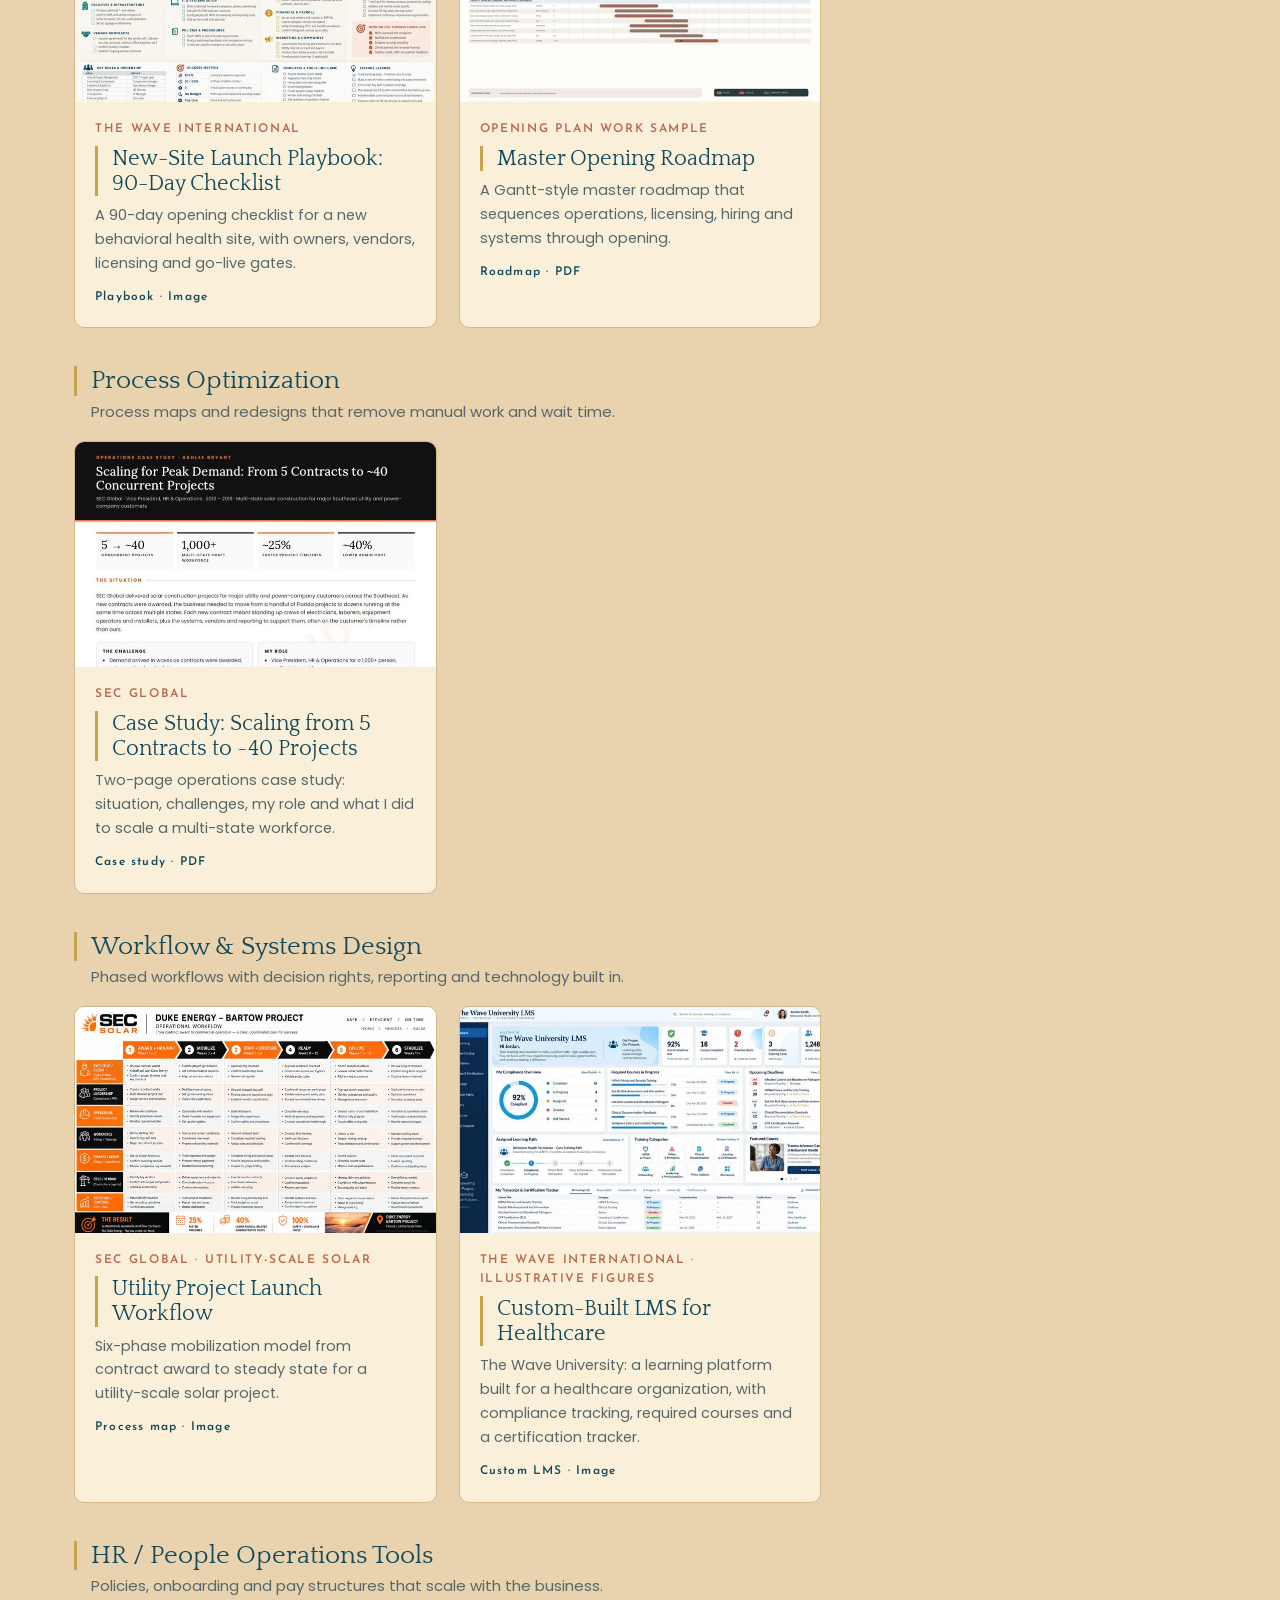
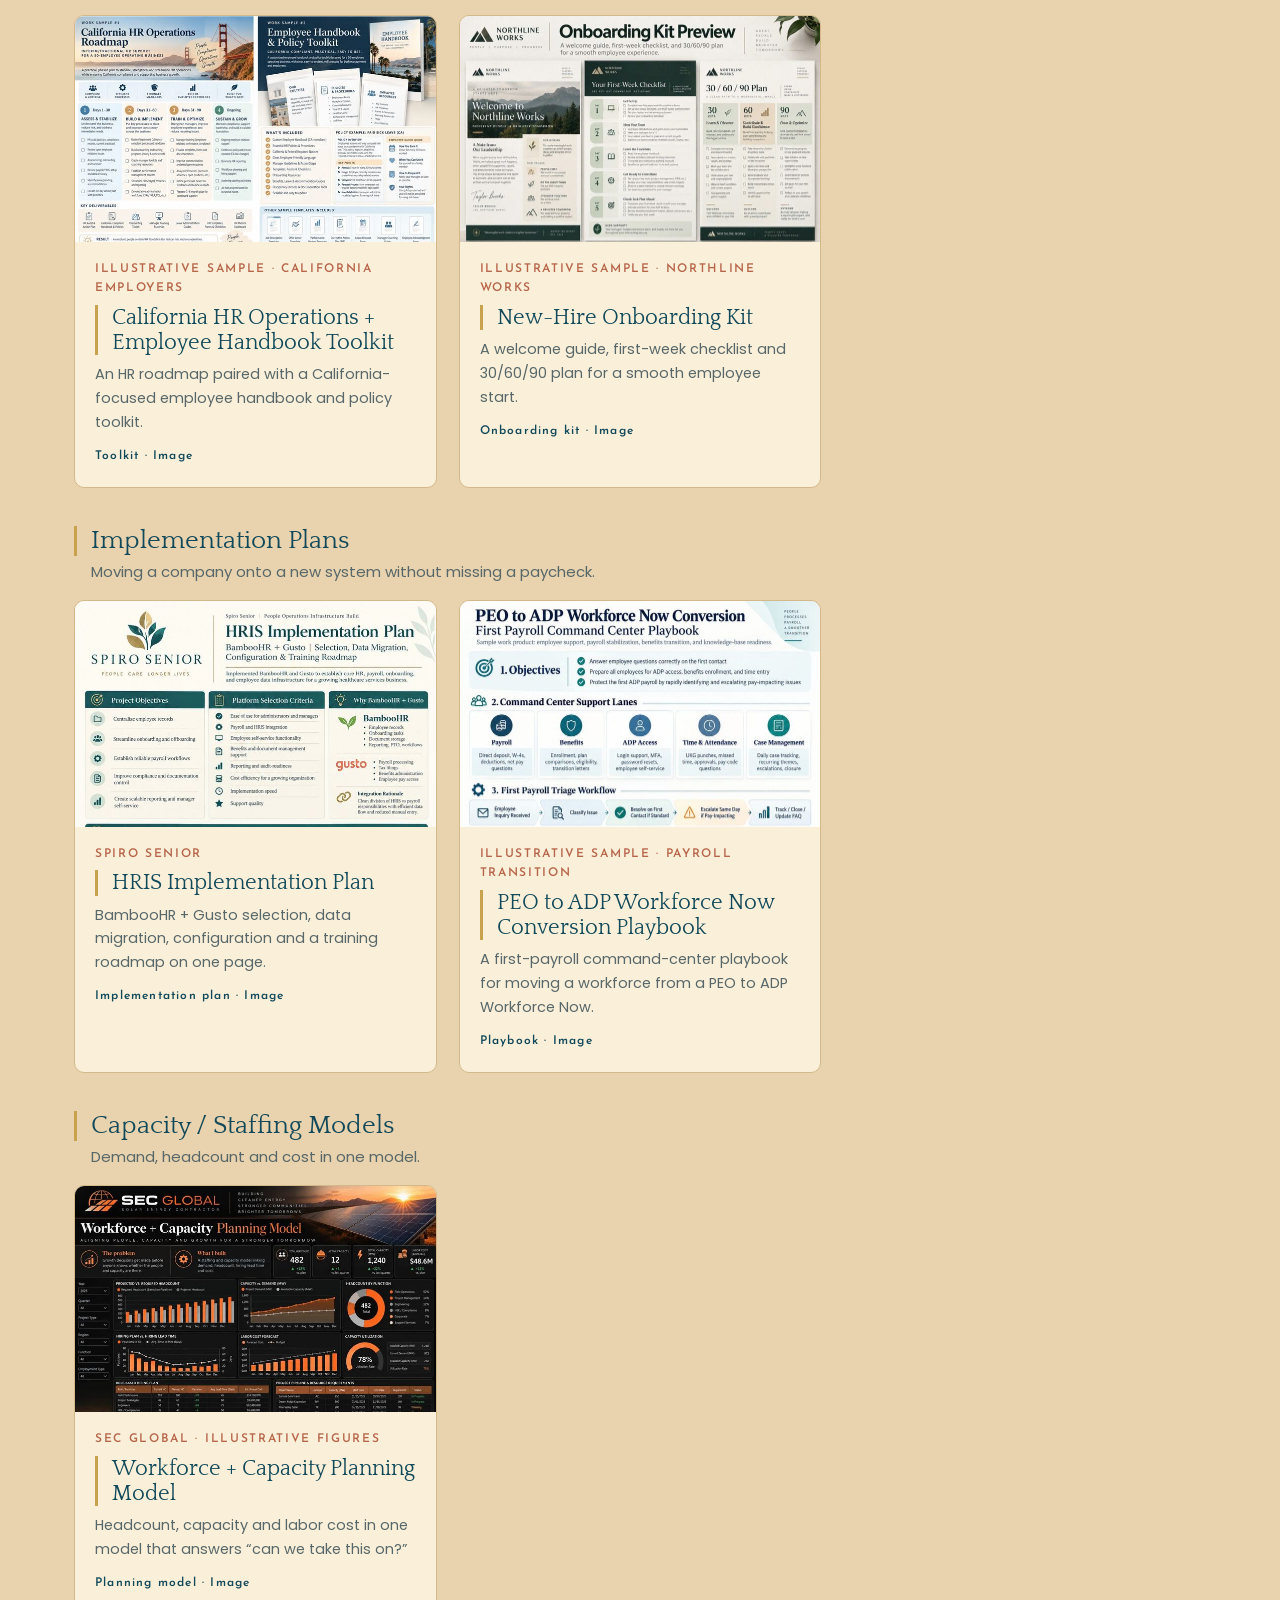
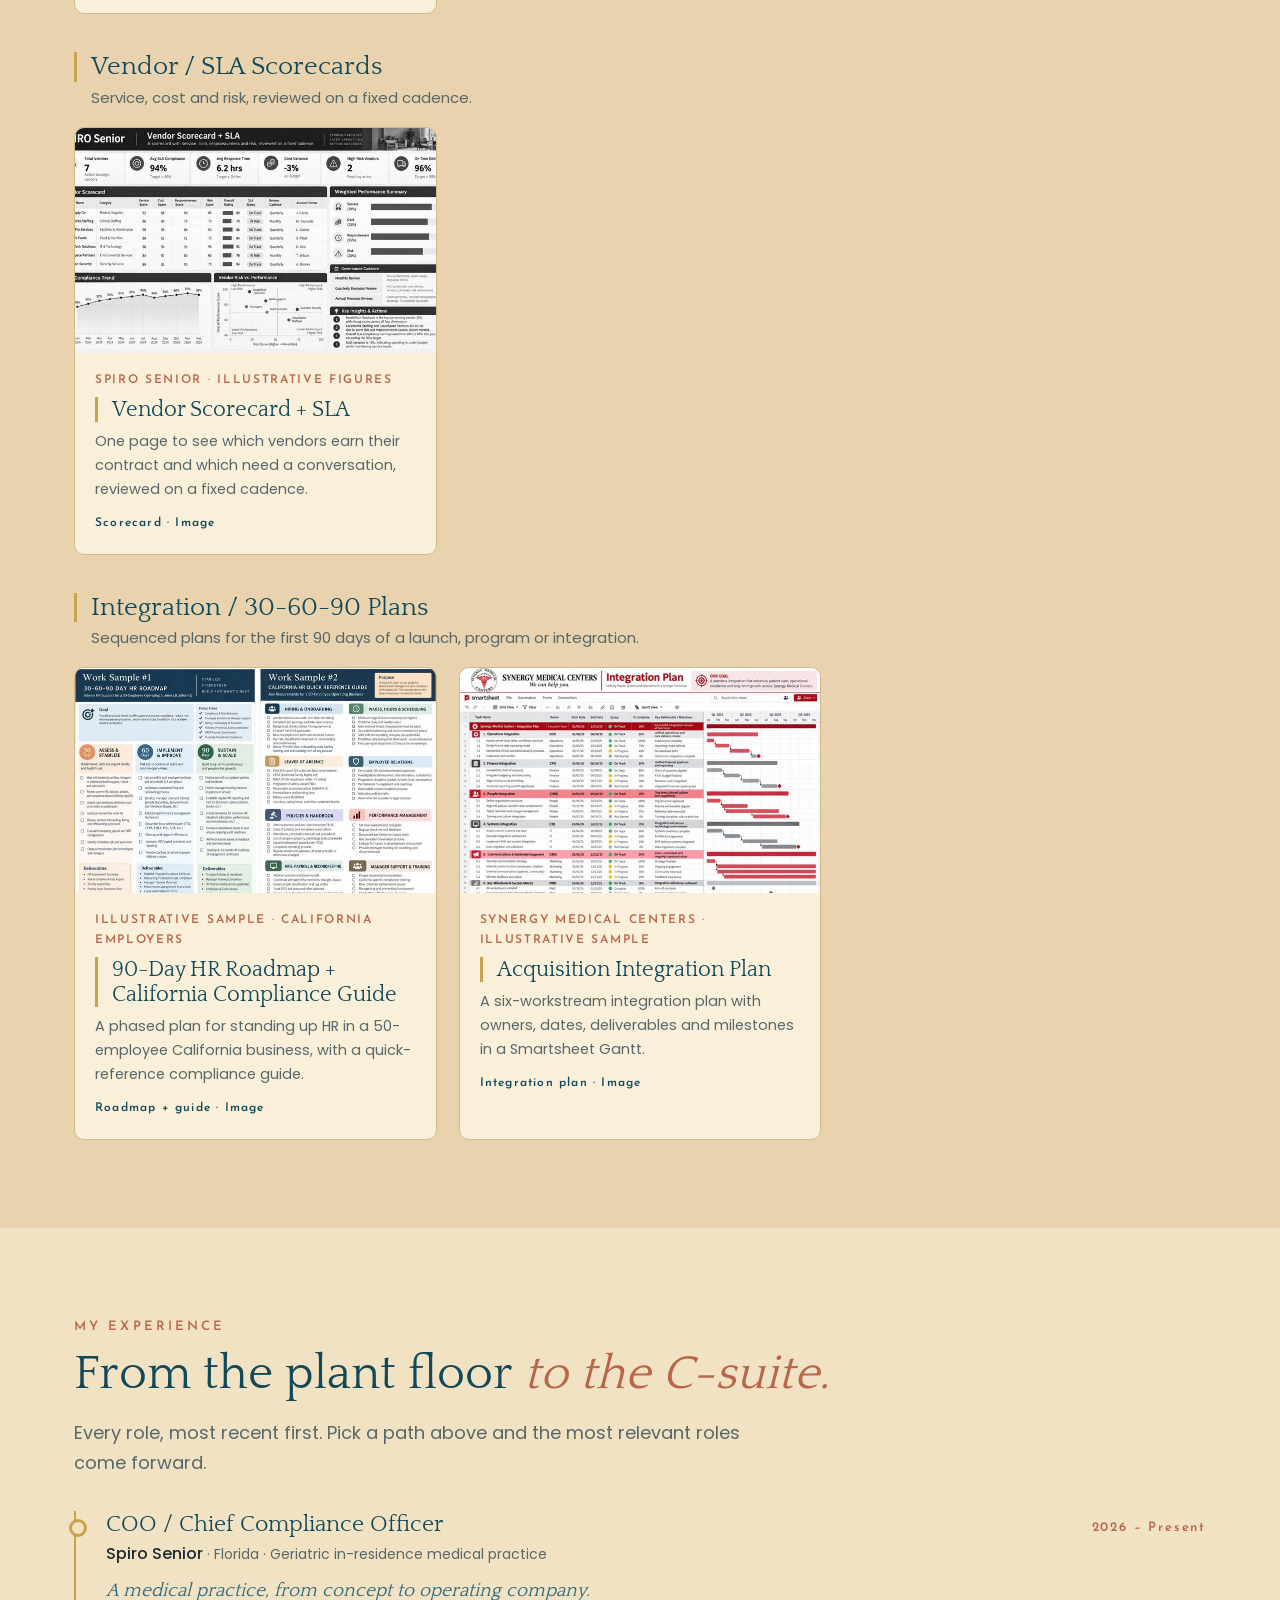
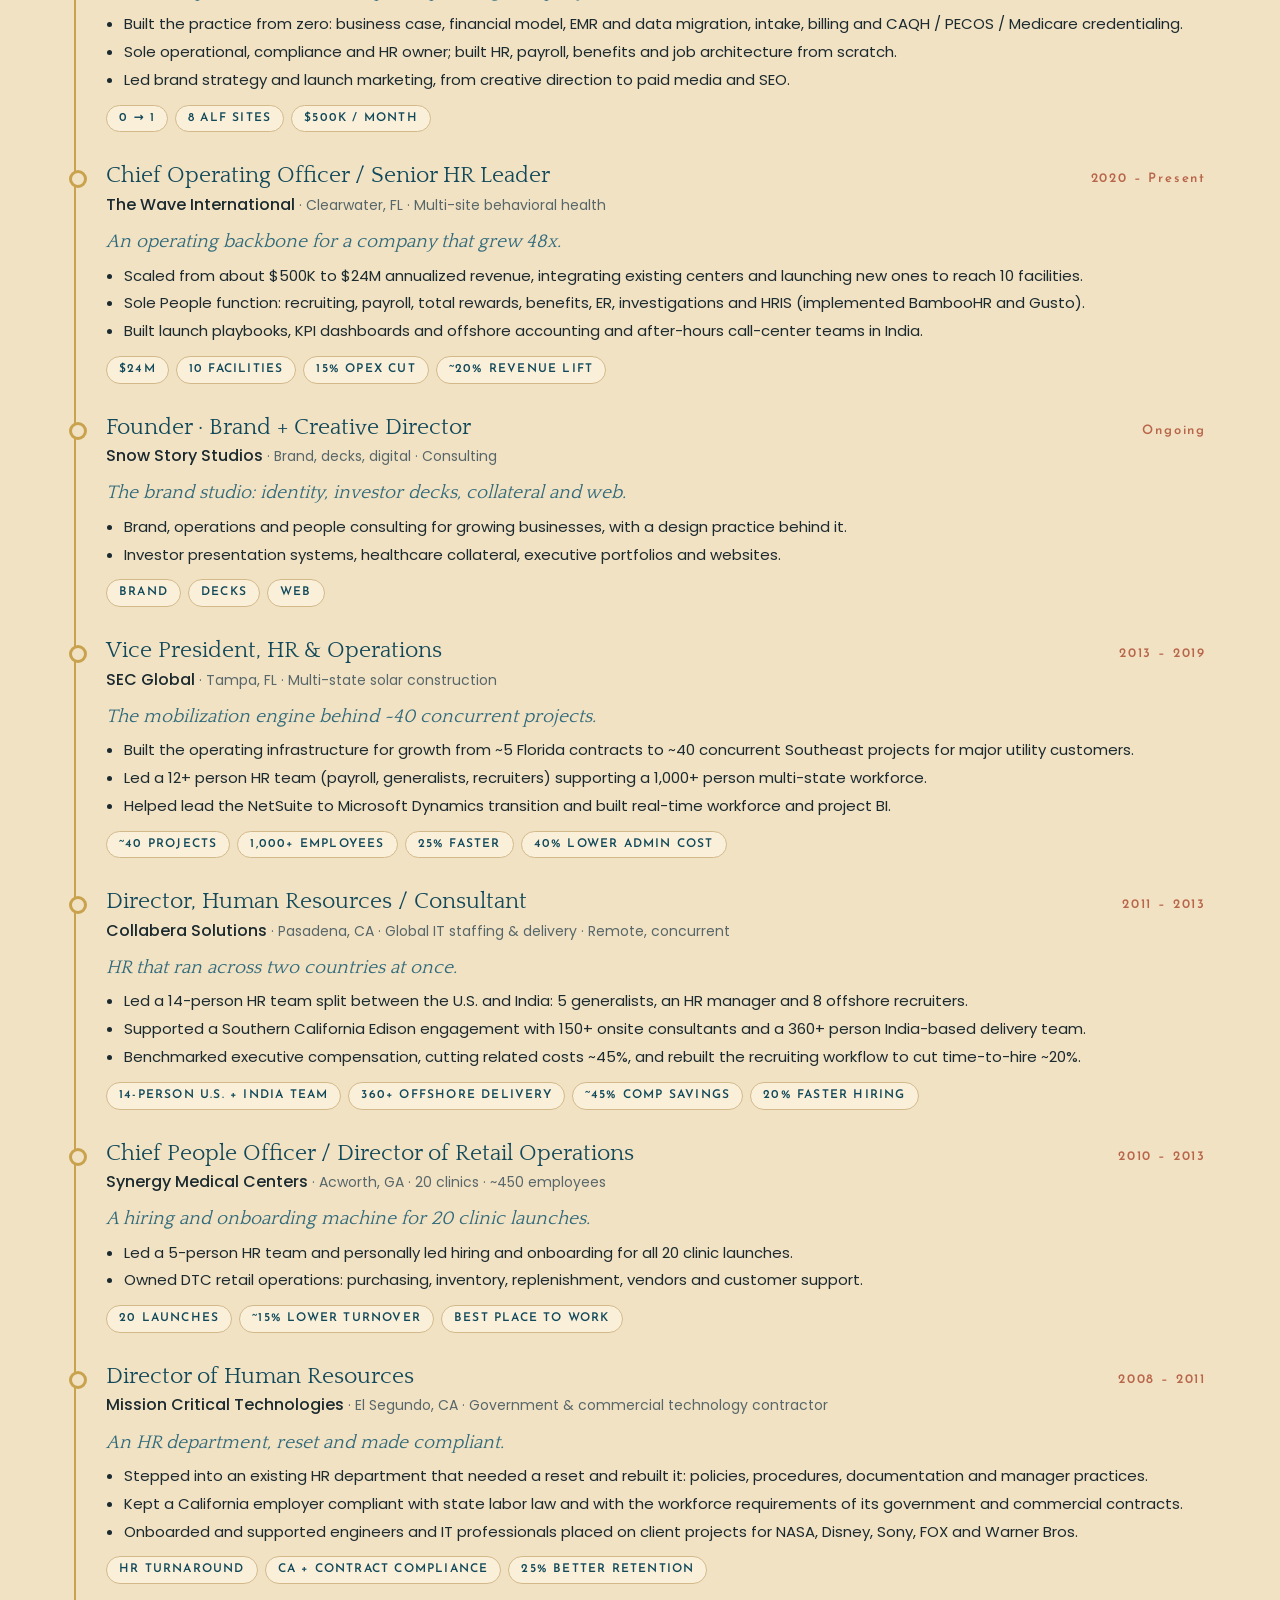
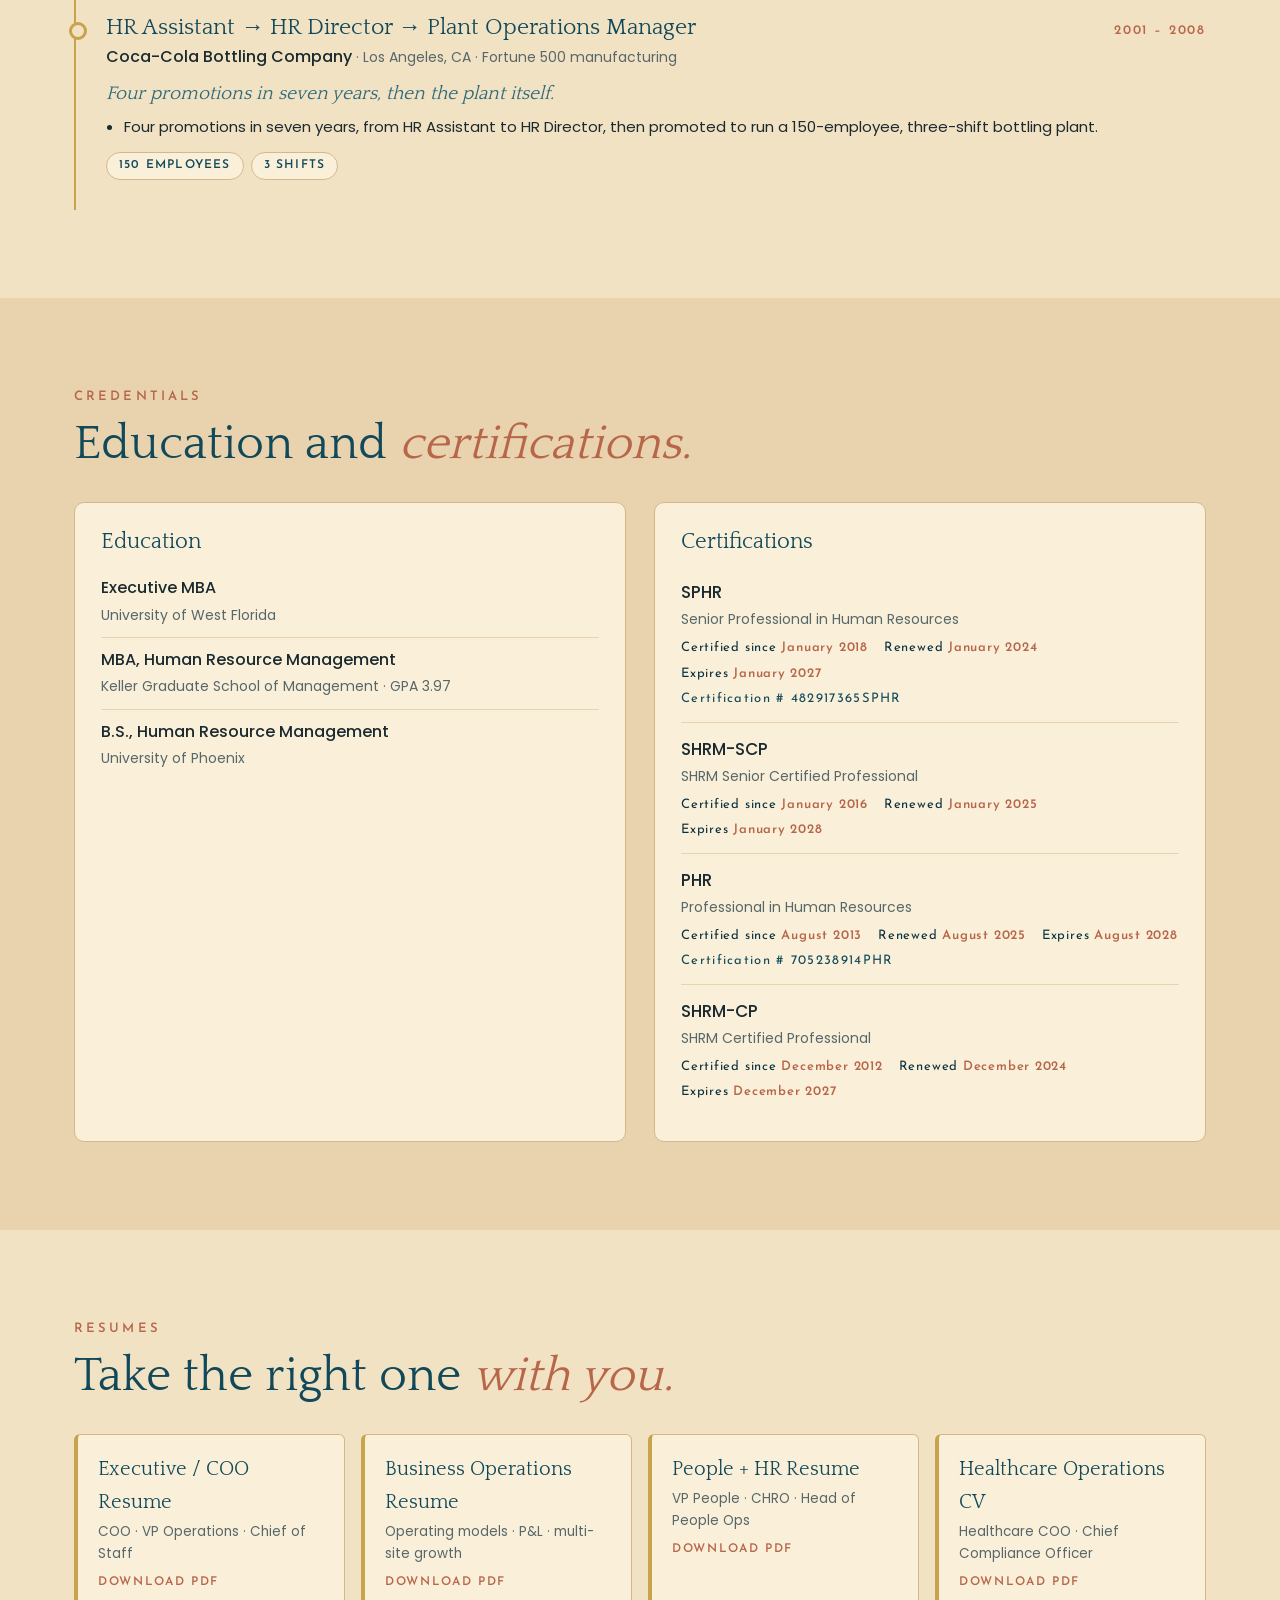
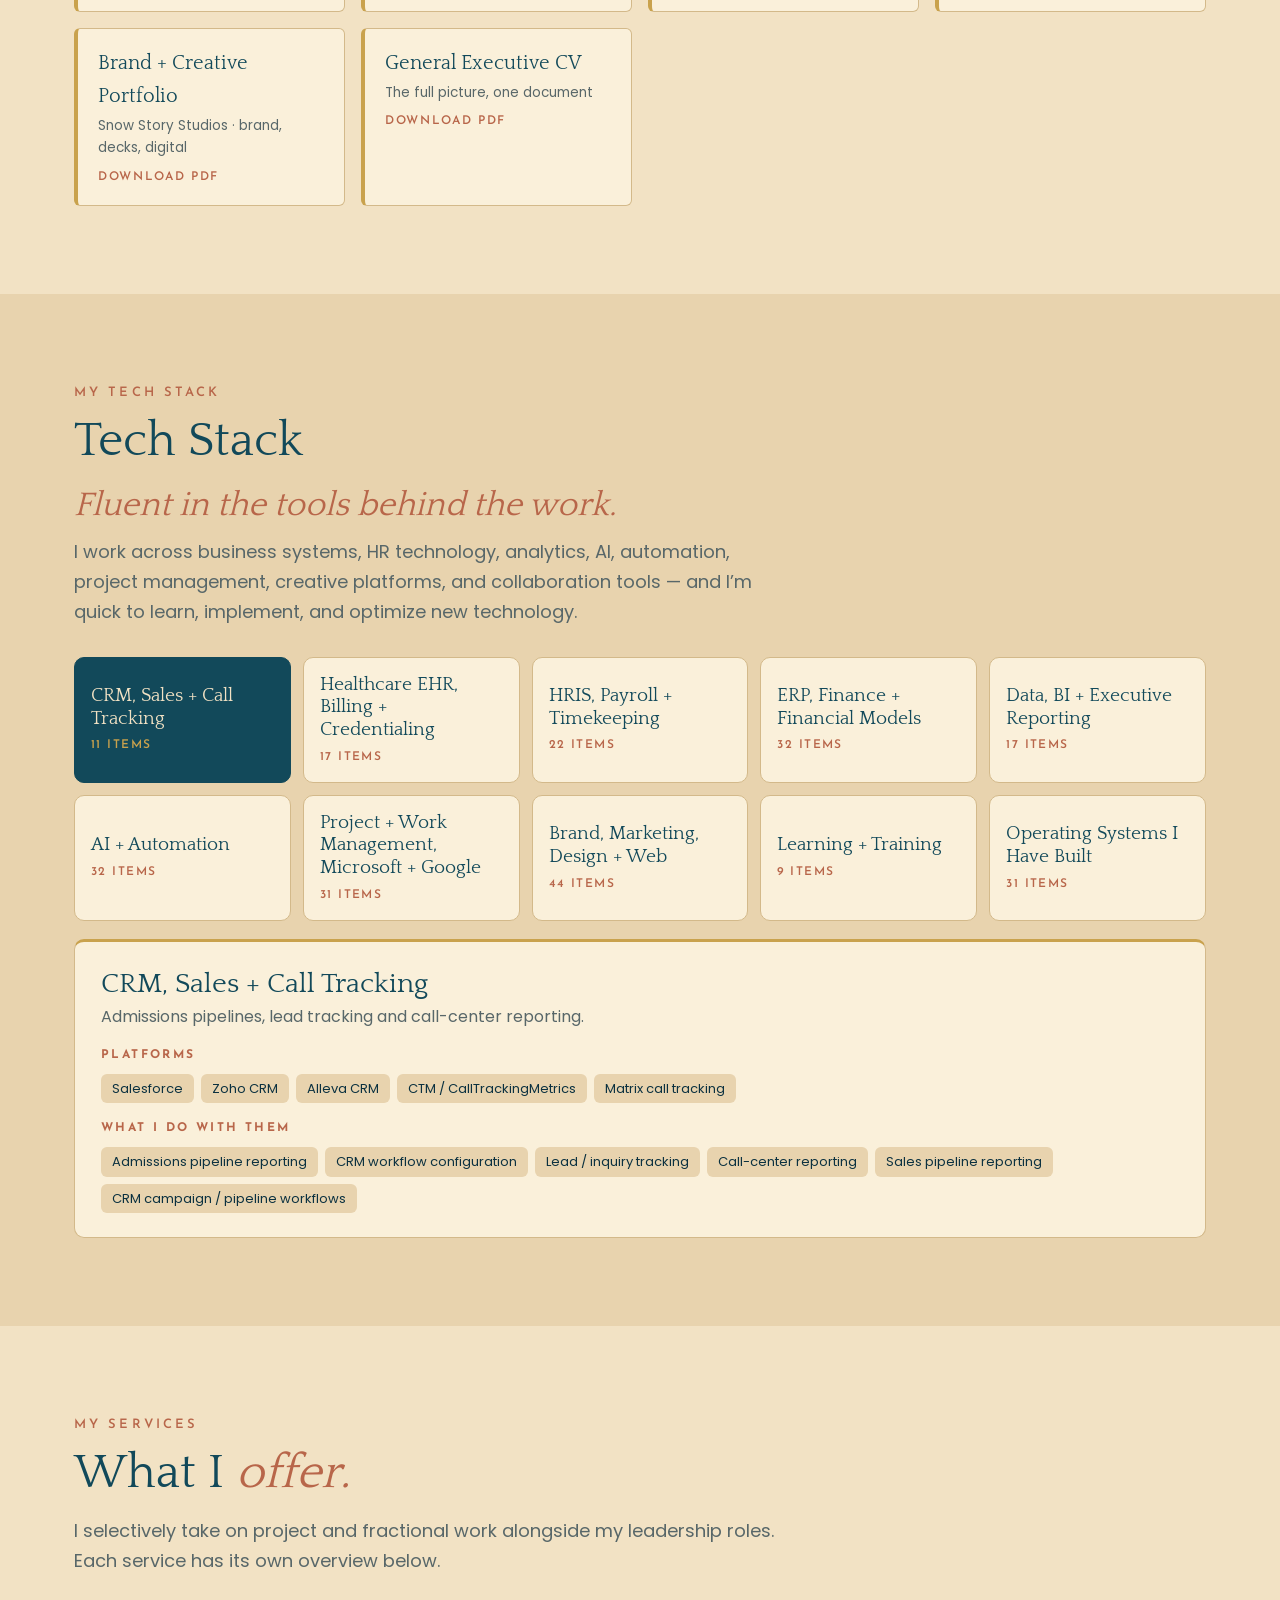
==== commit d2efaf02: "Add introduction video - assets/video/intro.mp4 (original quality, remuxed with fast-start so it beg" ====
--- a/index.html
+++ b/index.html
@@ -661,7 +661,7 @@
     var m,src=u;
     if((m=u.match(/youtu\.be\/([\w-]+)|youtube\.com\/watch\?v=([\w-]+)/)))src='https://www.youtube.com/embed/'+(m[1]||m[2]);
     else if((m=u.match(/vimeo\.com\/(\d+)/)))src='https://player.vimeo.com/video/'+m[1];
-    if(/\.(mp4|webm)(\?|$)/i.test(u)){var vd=el('video');vd.controls=true;vd.preload='metadata';vd.src=u;if(C.VIDEO_POSTER)vd.poster=C.VIDEO_POSTER;v.appendChild(vd)}
+    if(/\.(mp4|webm)(\?|$)/i.test(u)){var vd=el('video');vd.controls=true;vd.playsInline=true;vd.preload='metadata';vd.setAttribute('aria-label','Introduction video');vd.src=u;if(C.VIDEO_POSTER)vd.poster=C.VIDEO_POSTER;v.appendChild(vd)}
     else{var f=el('iframe');f.src=src;f.title='Introduction video';f.allow='fullscreen; picture-in-picture';f.loading='lazy';v.appendChild(f)}
   })();
 
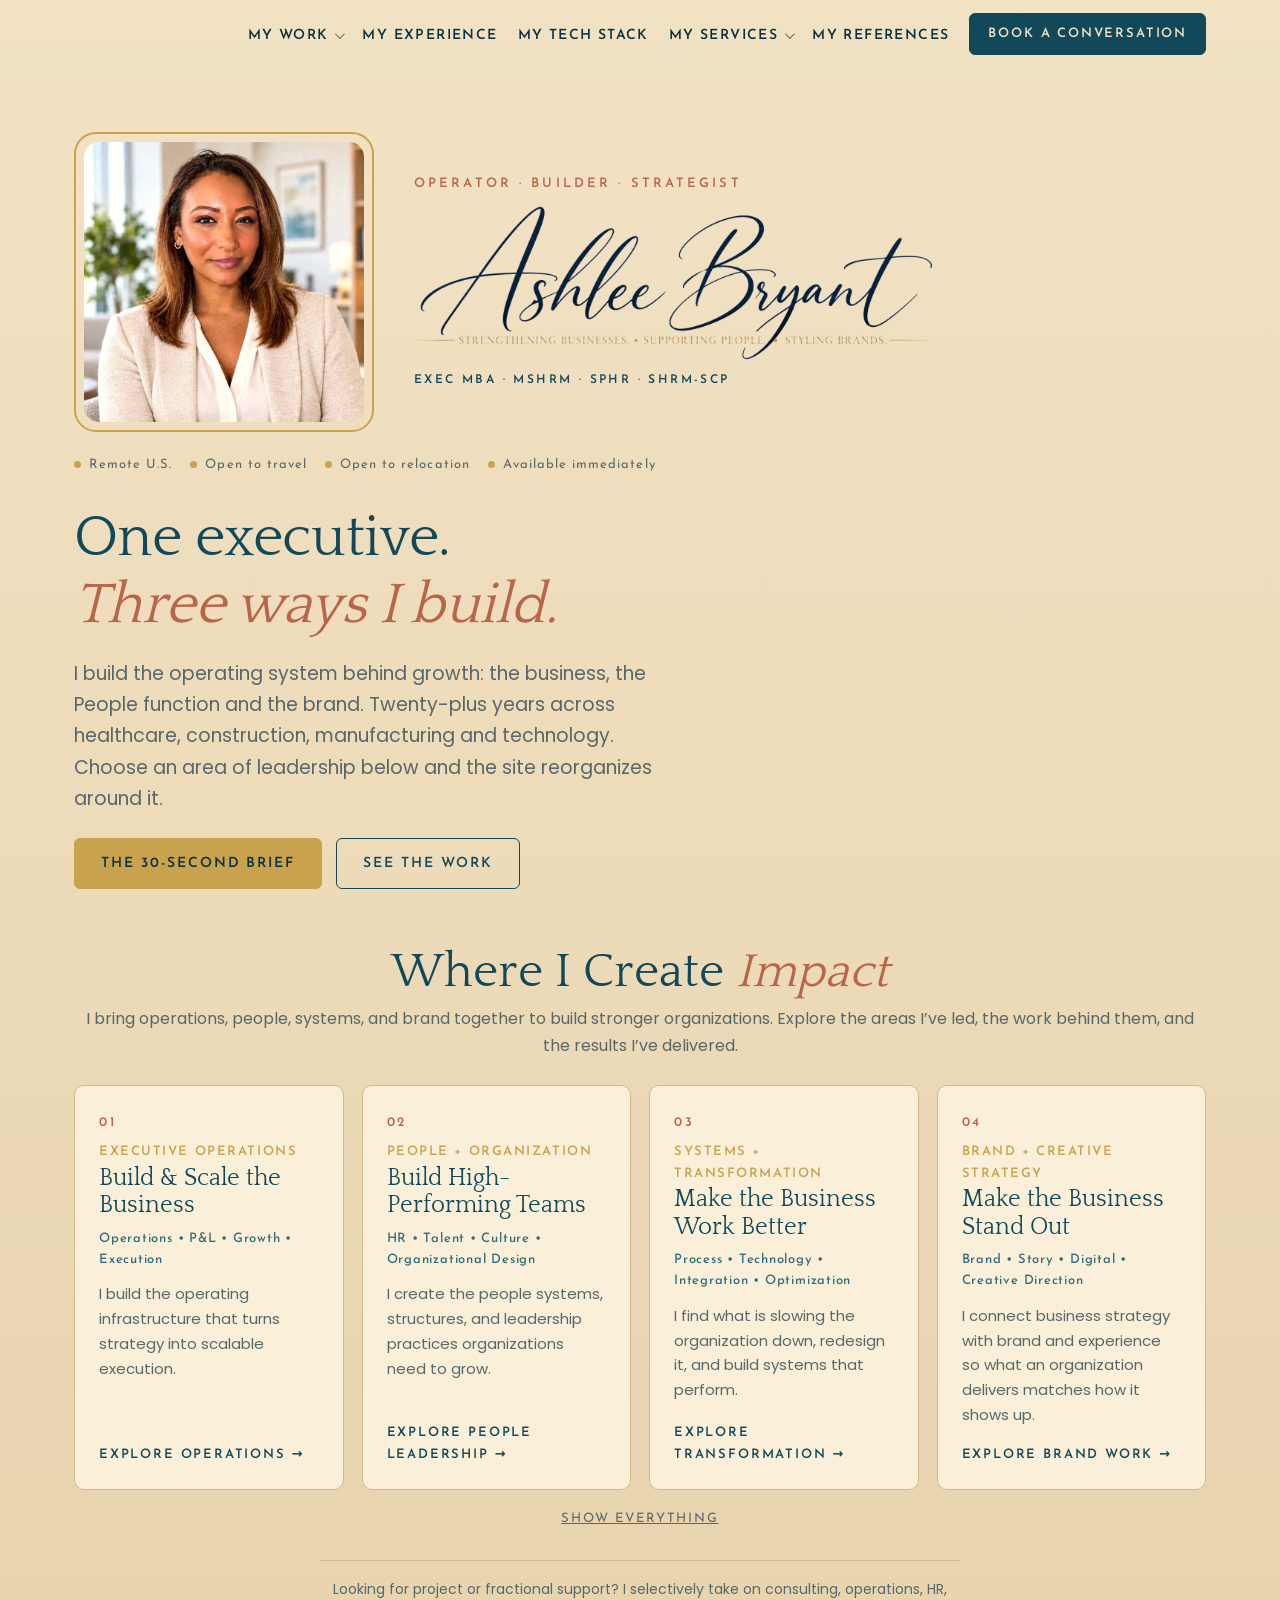
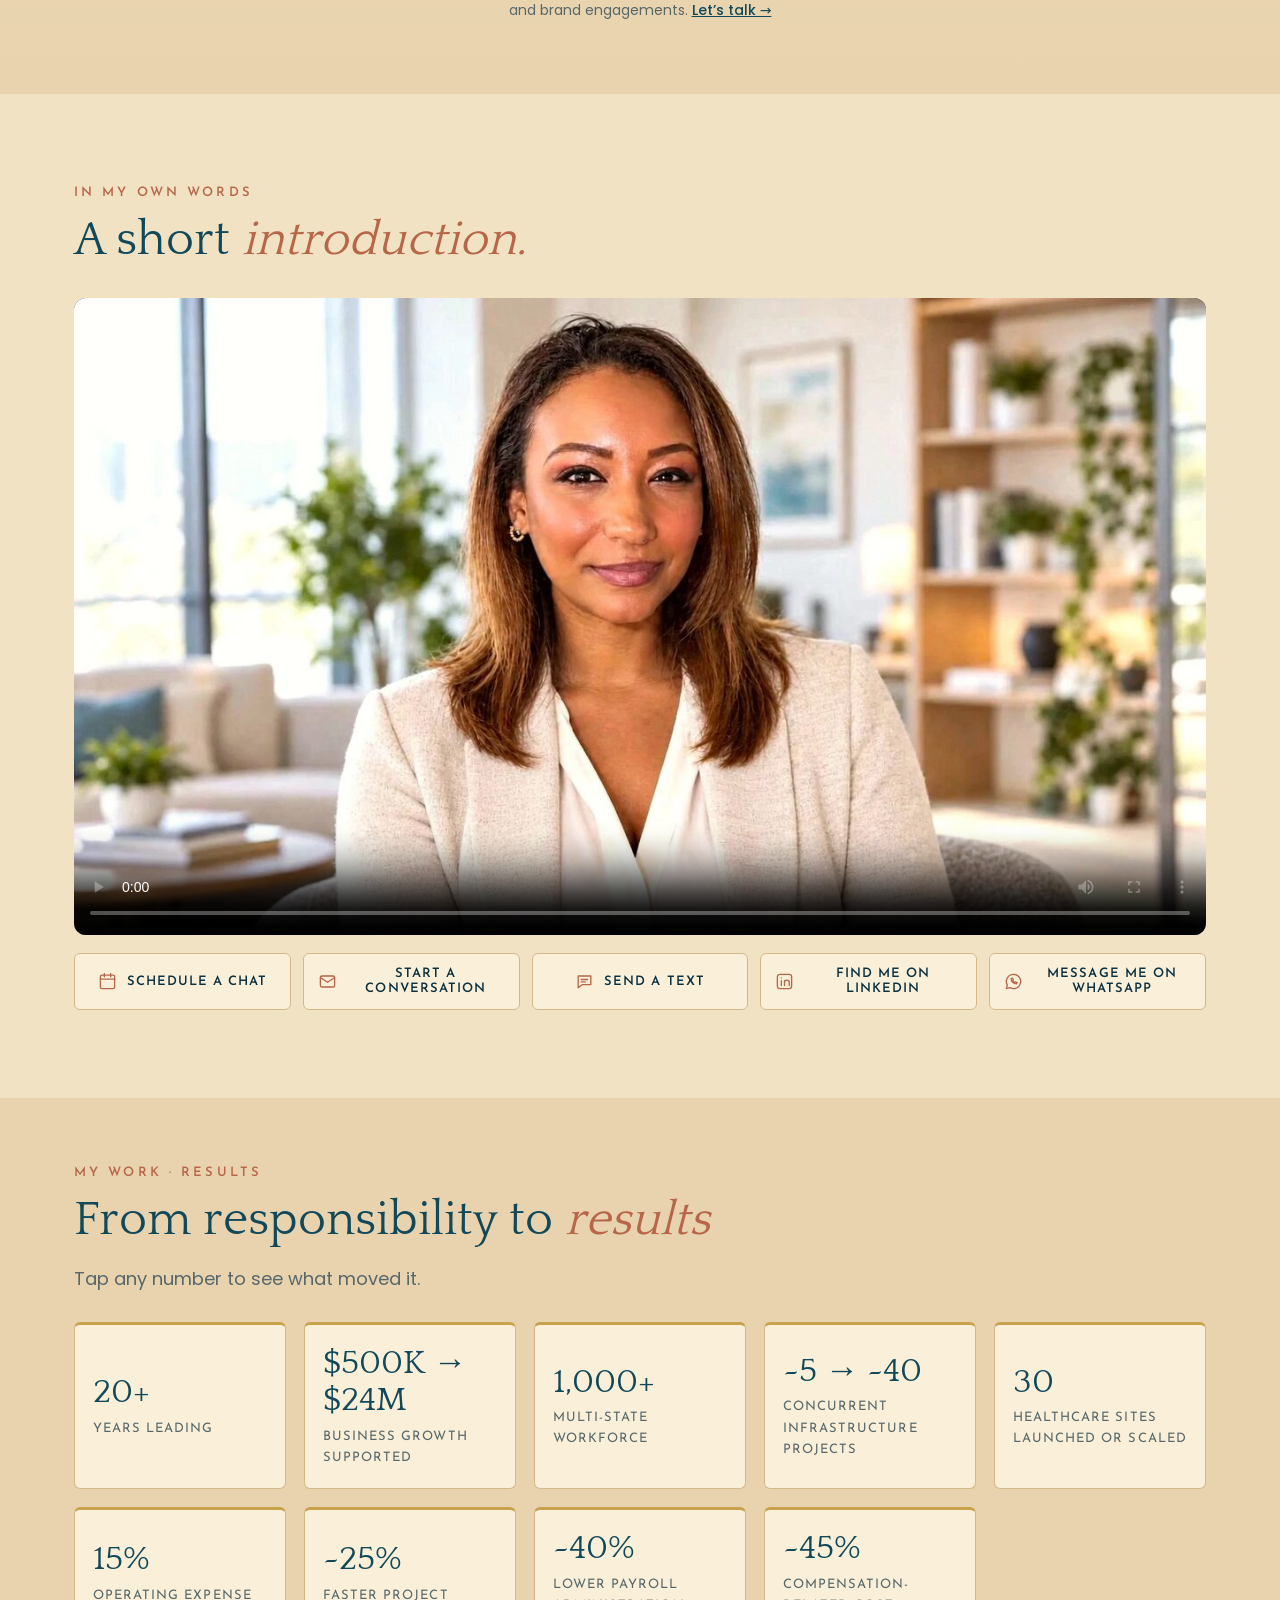
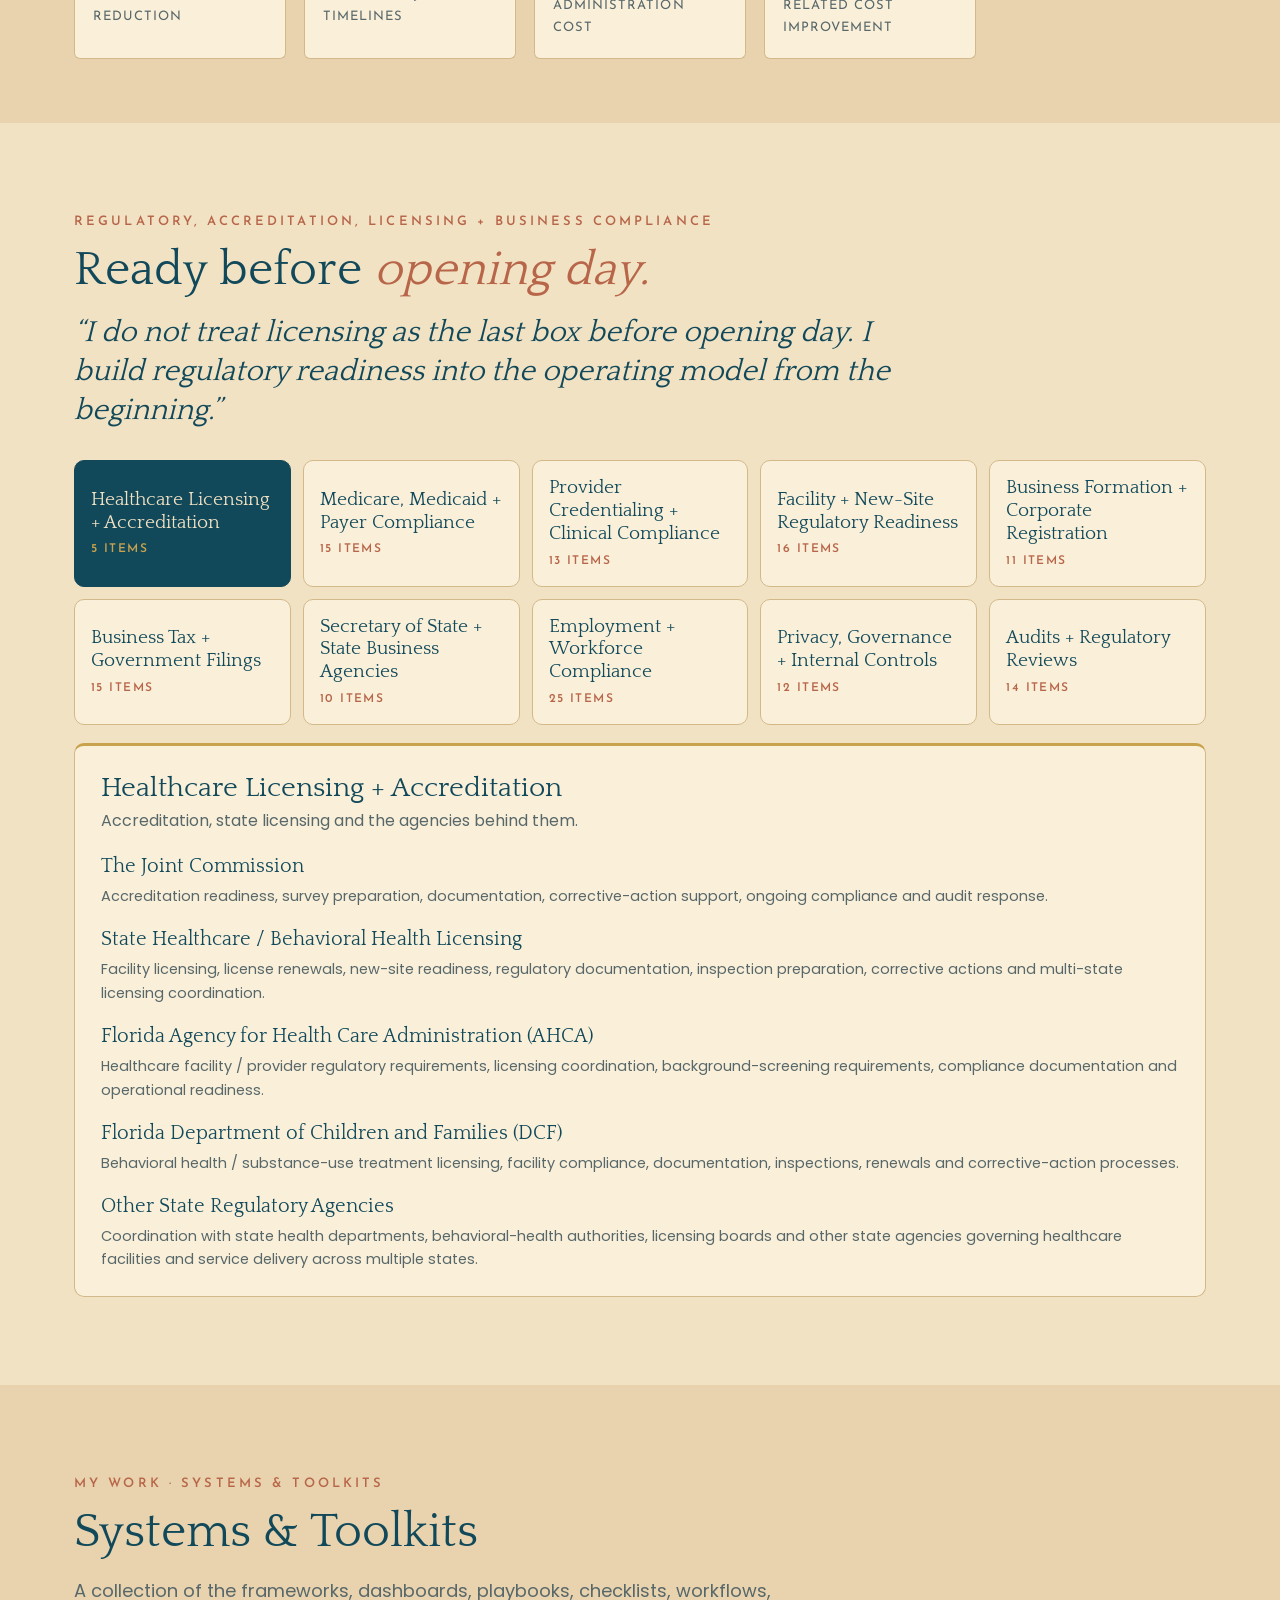
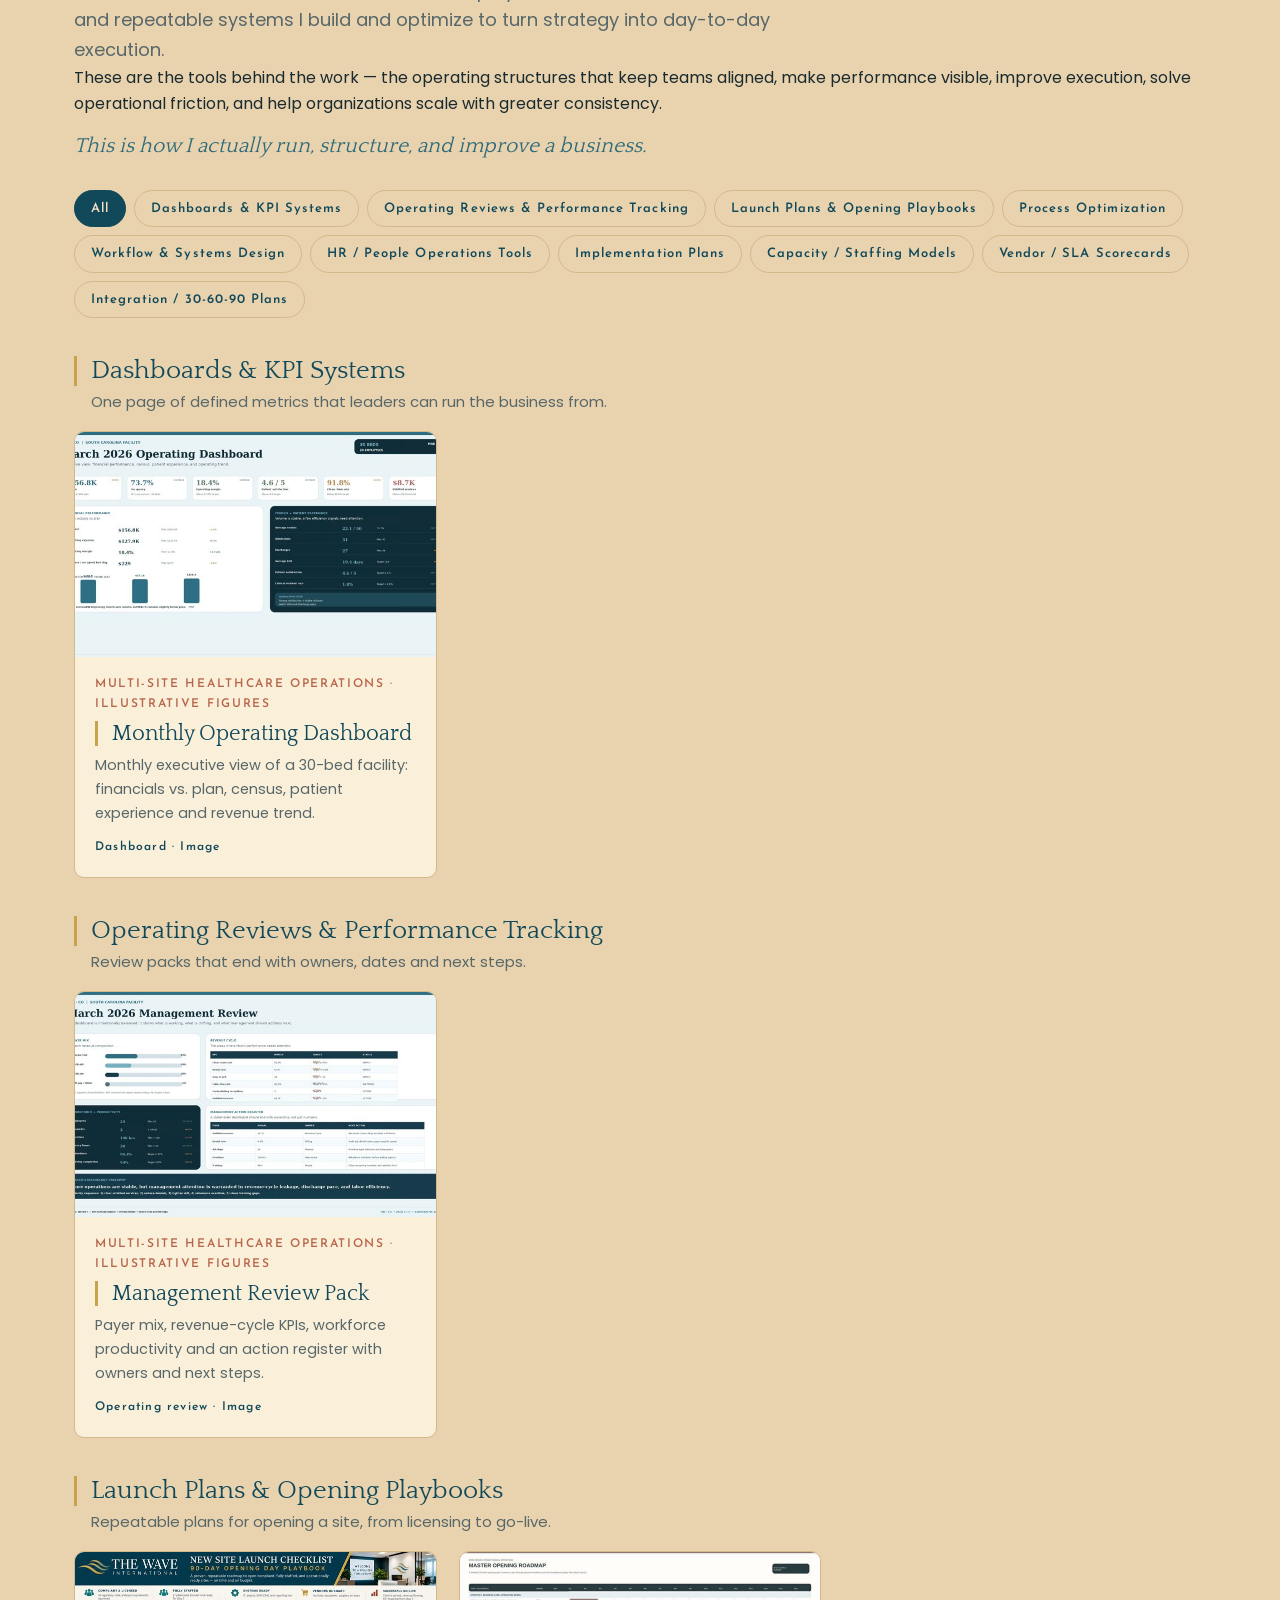
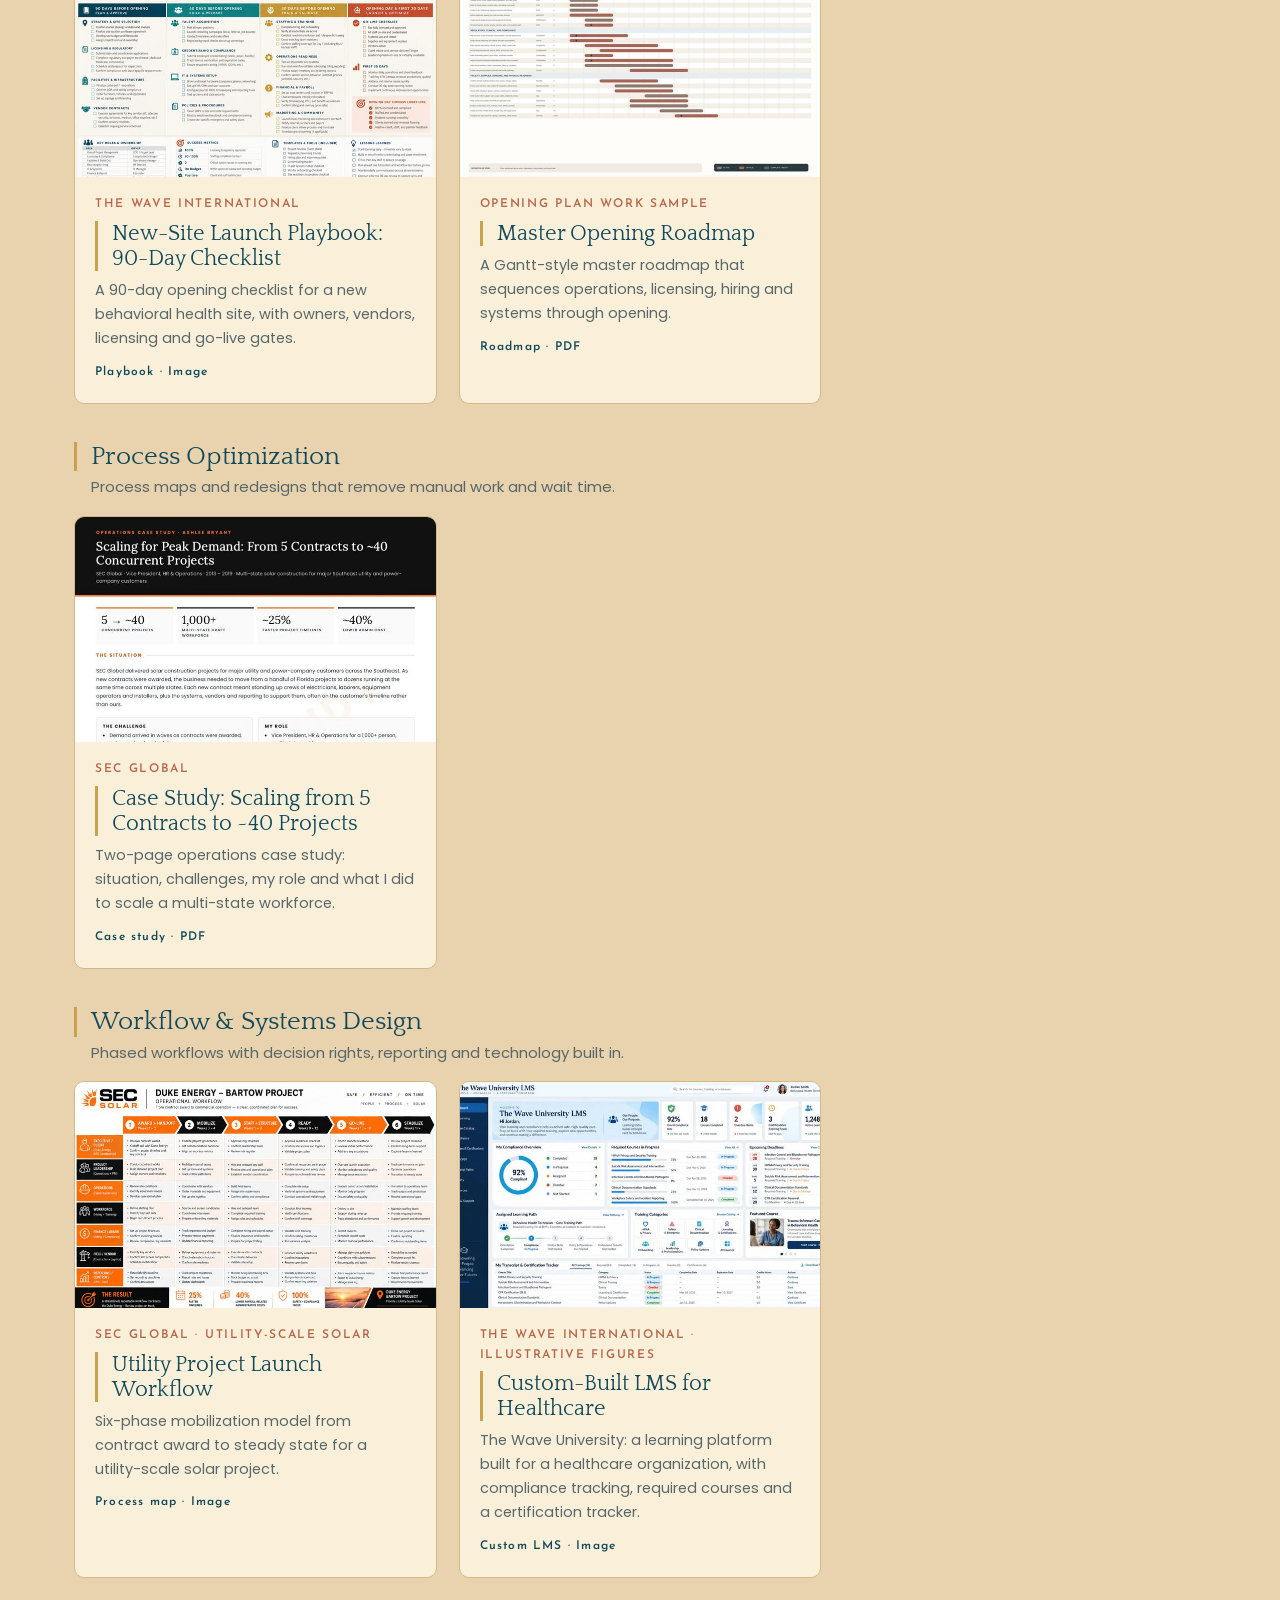
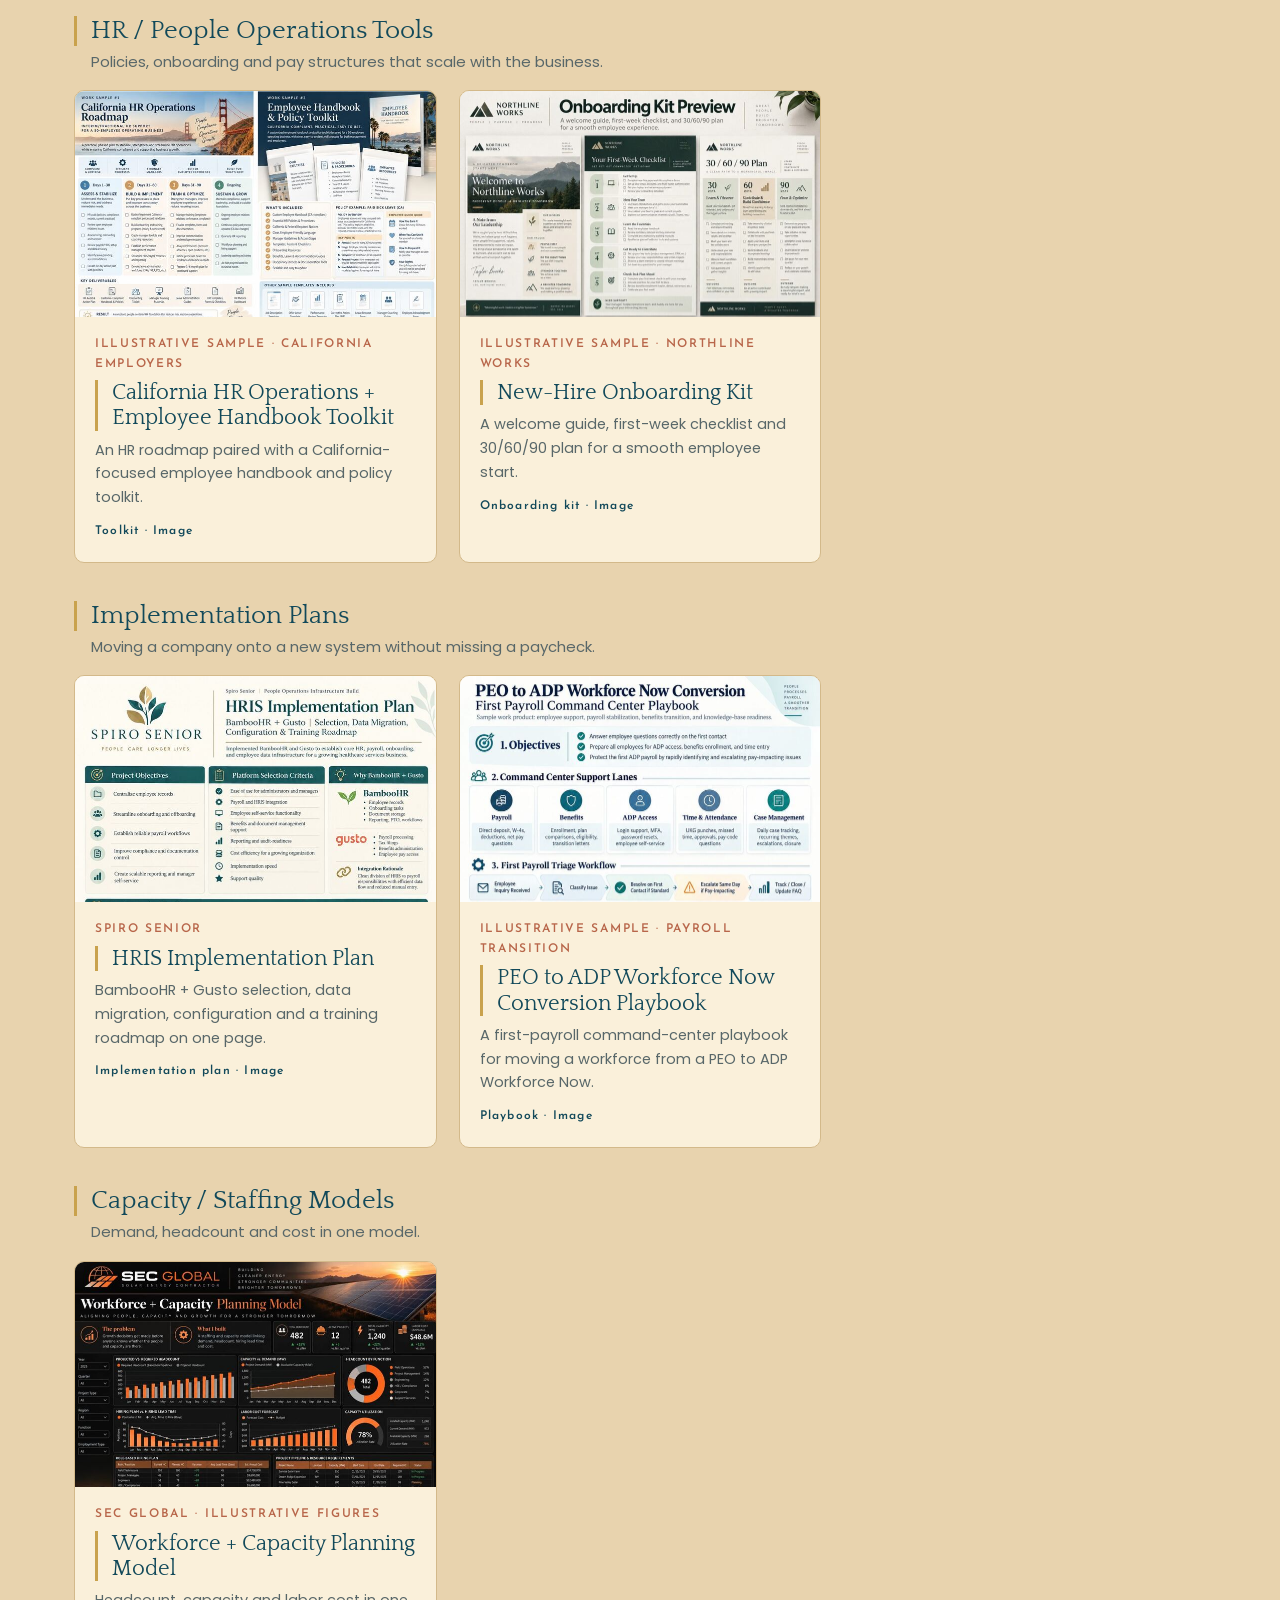
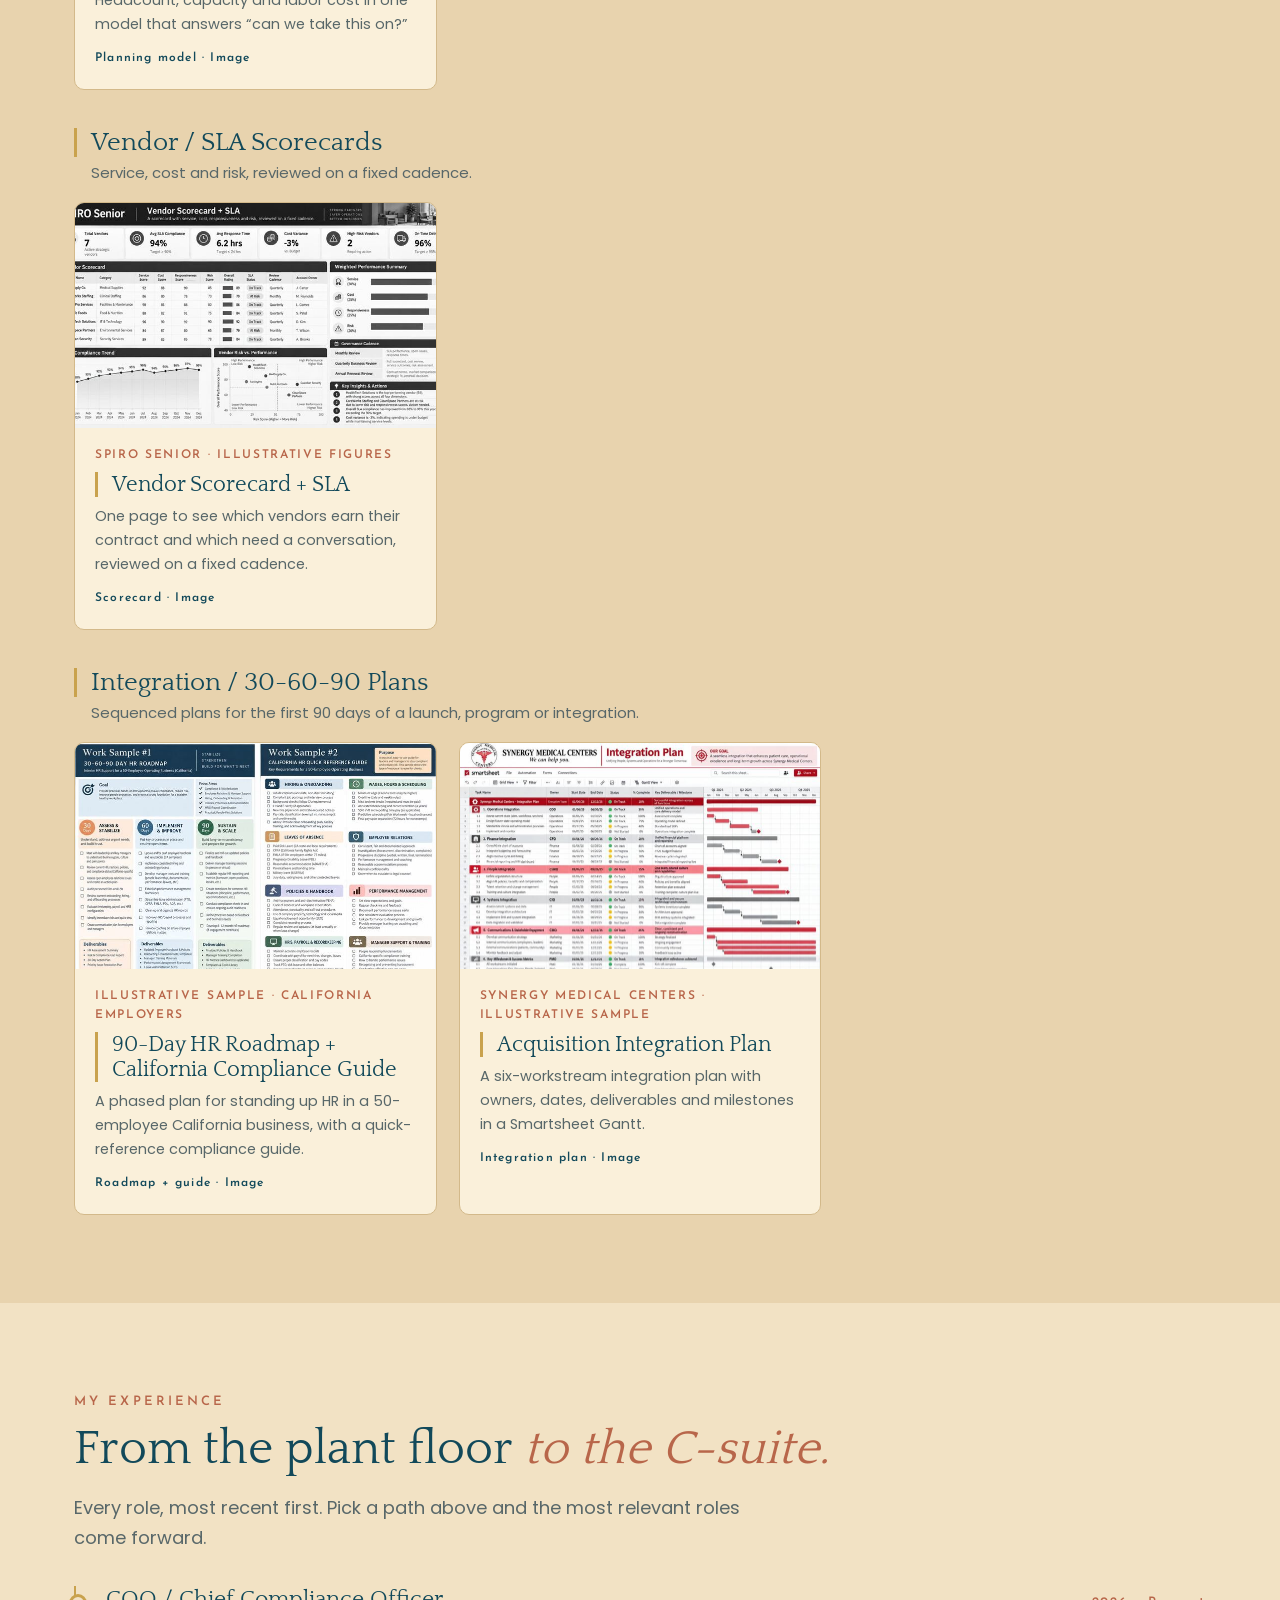
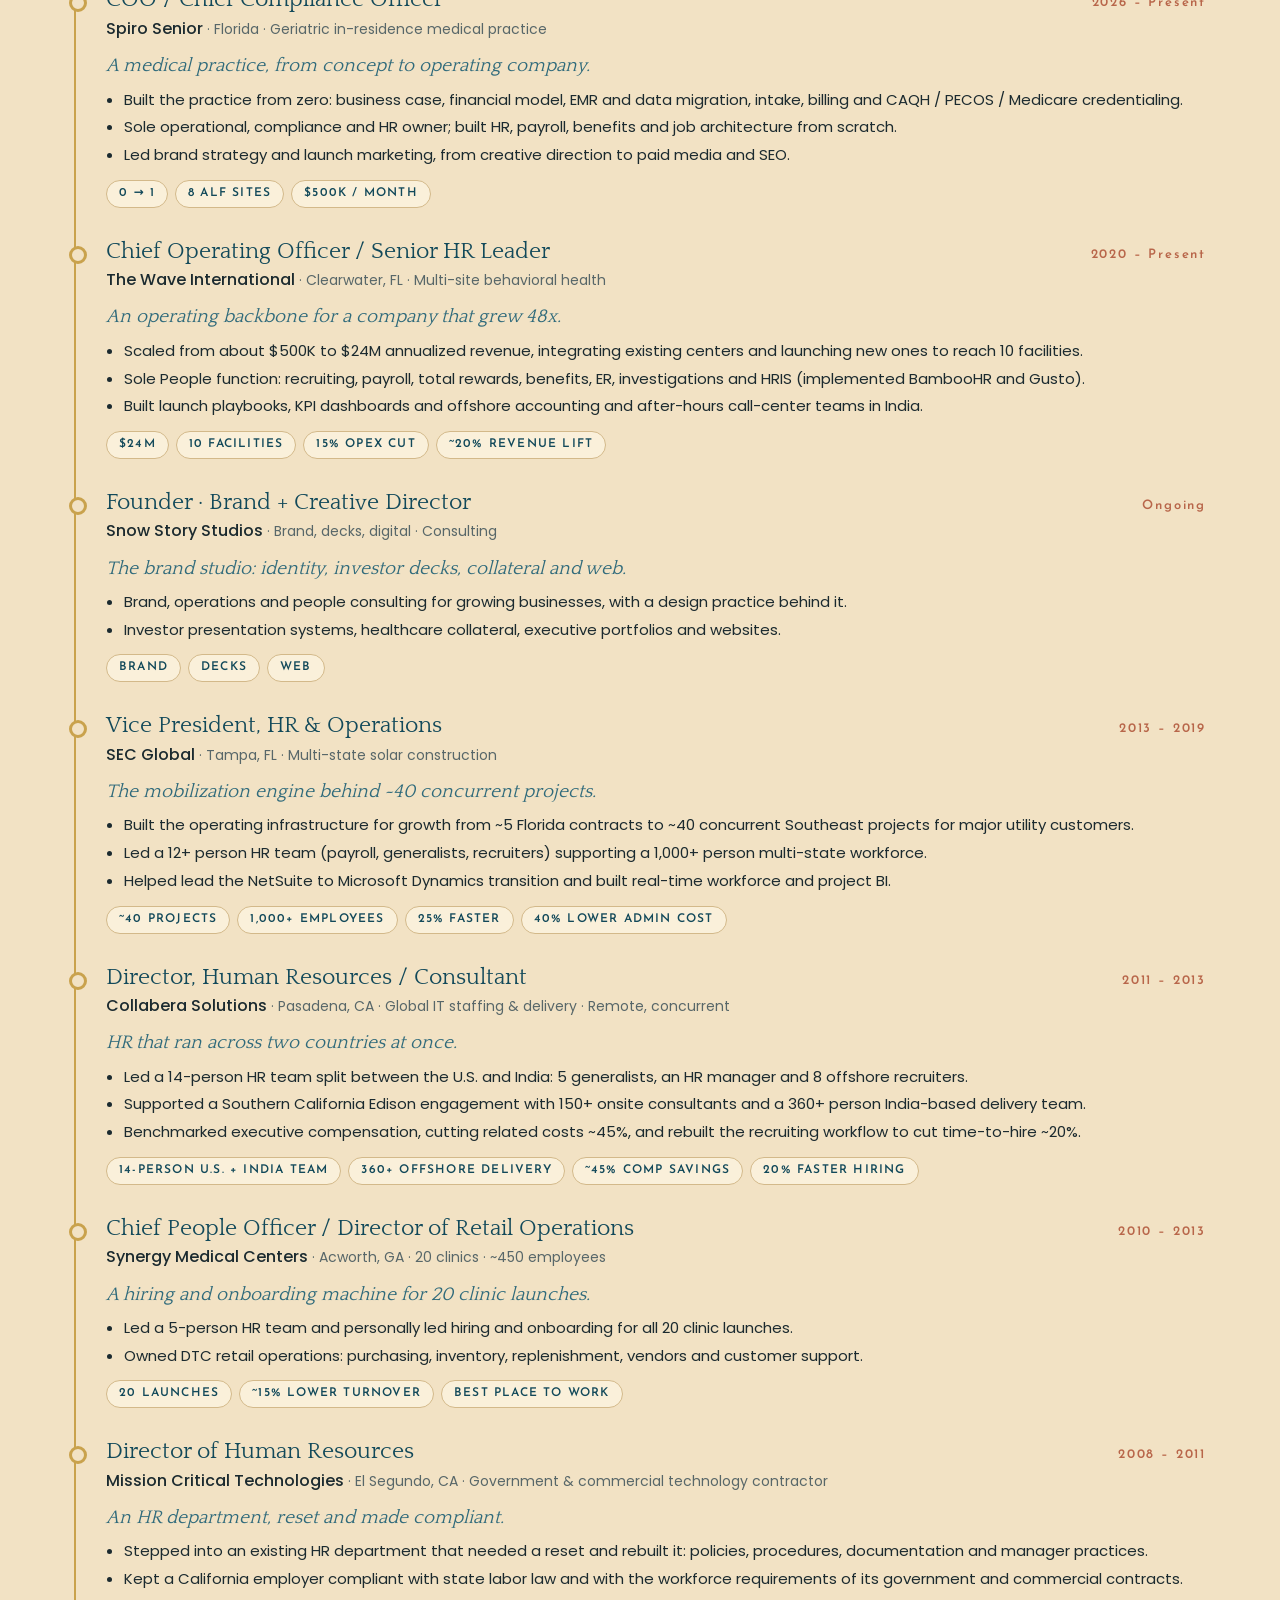
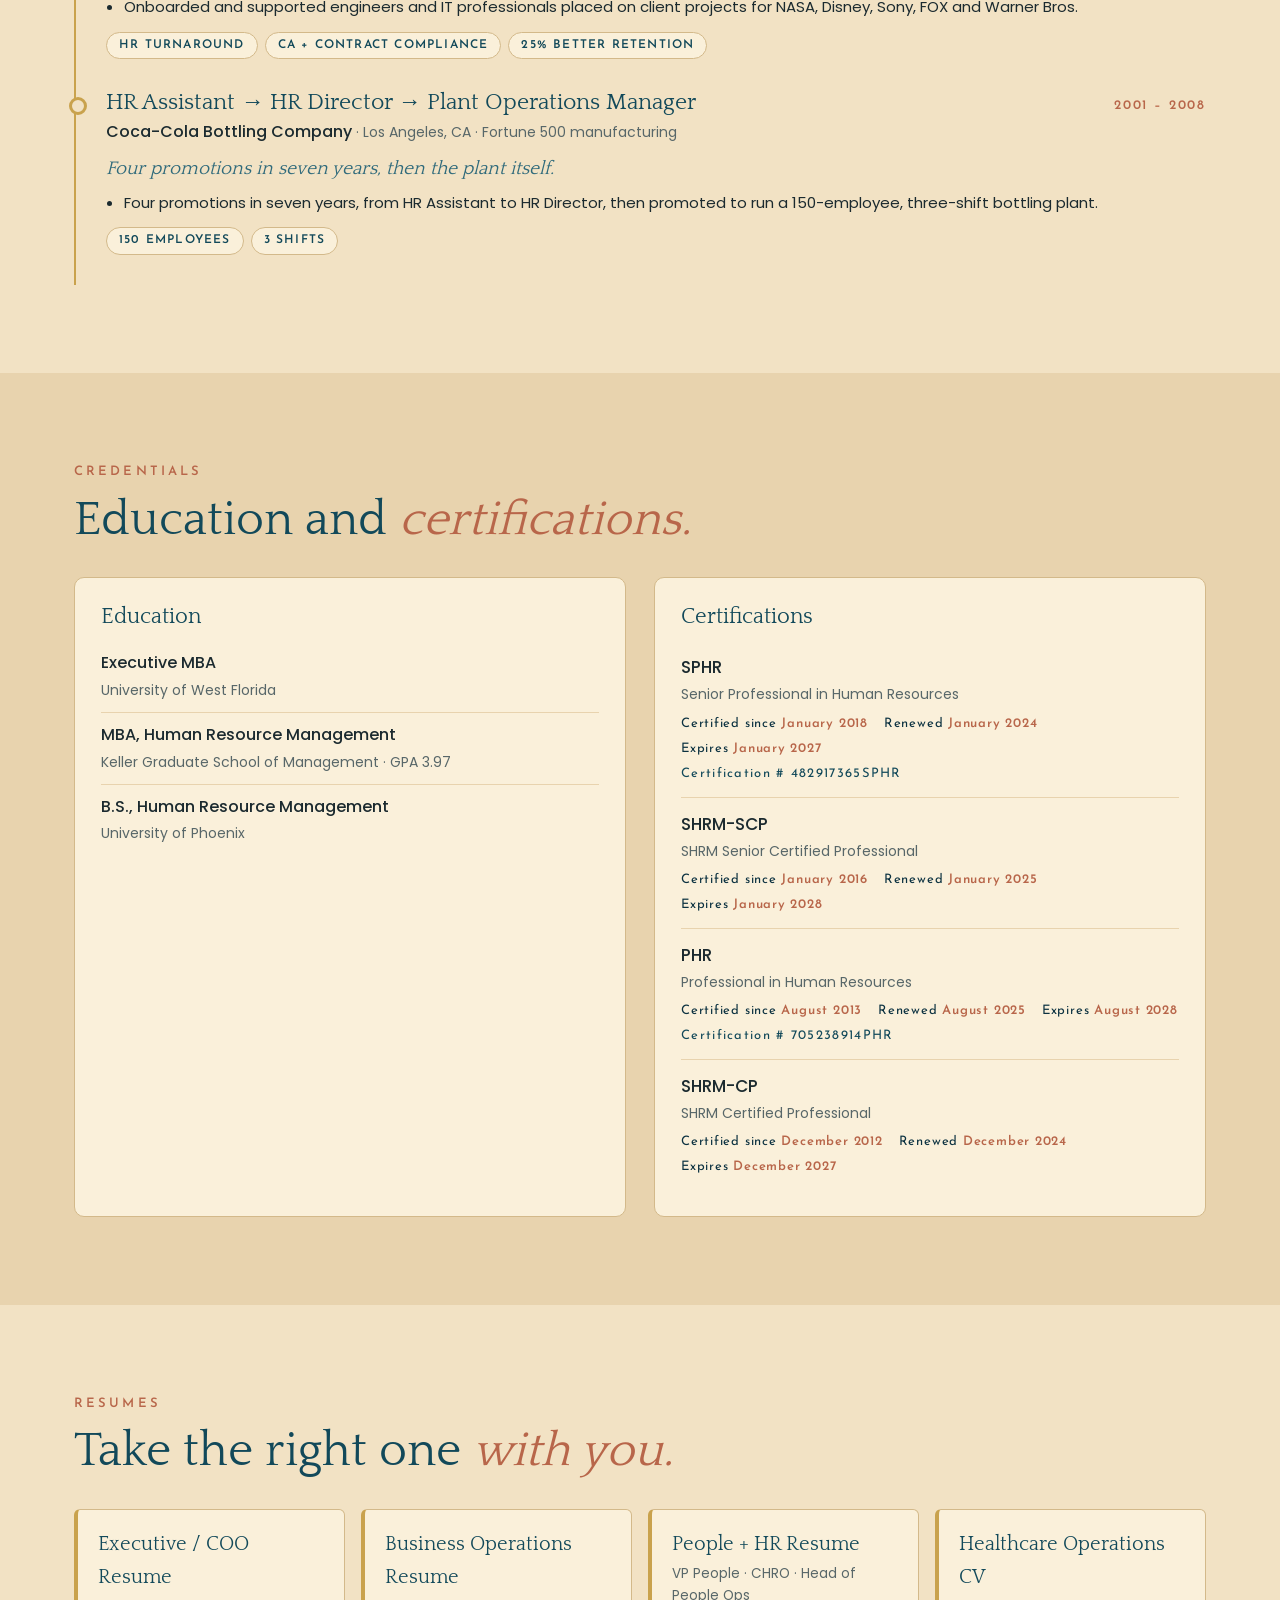
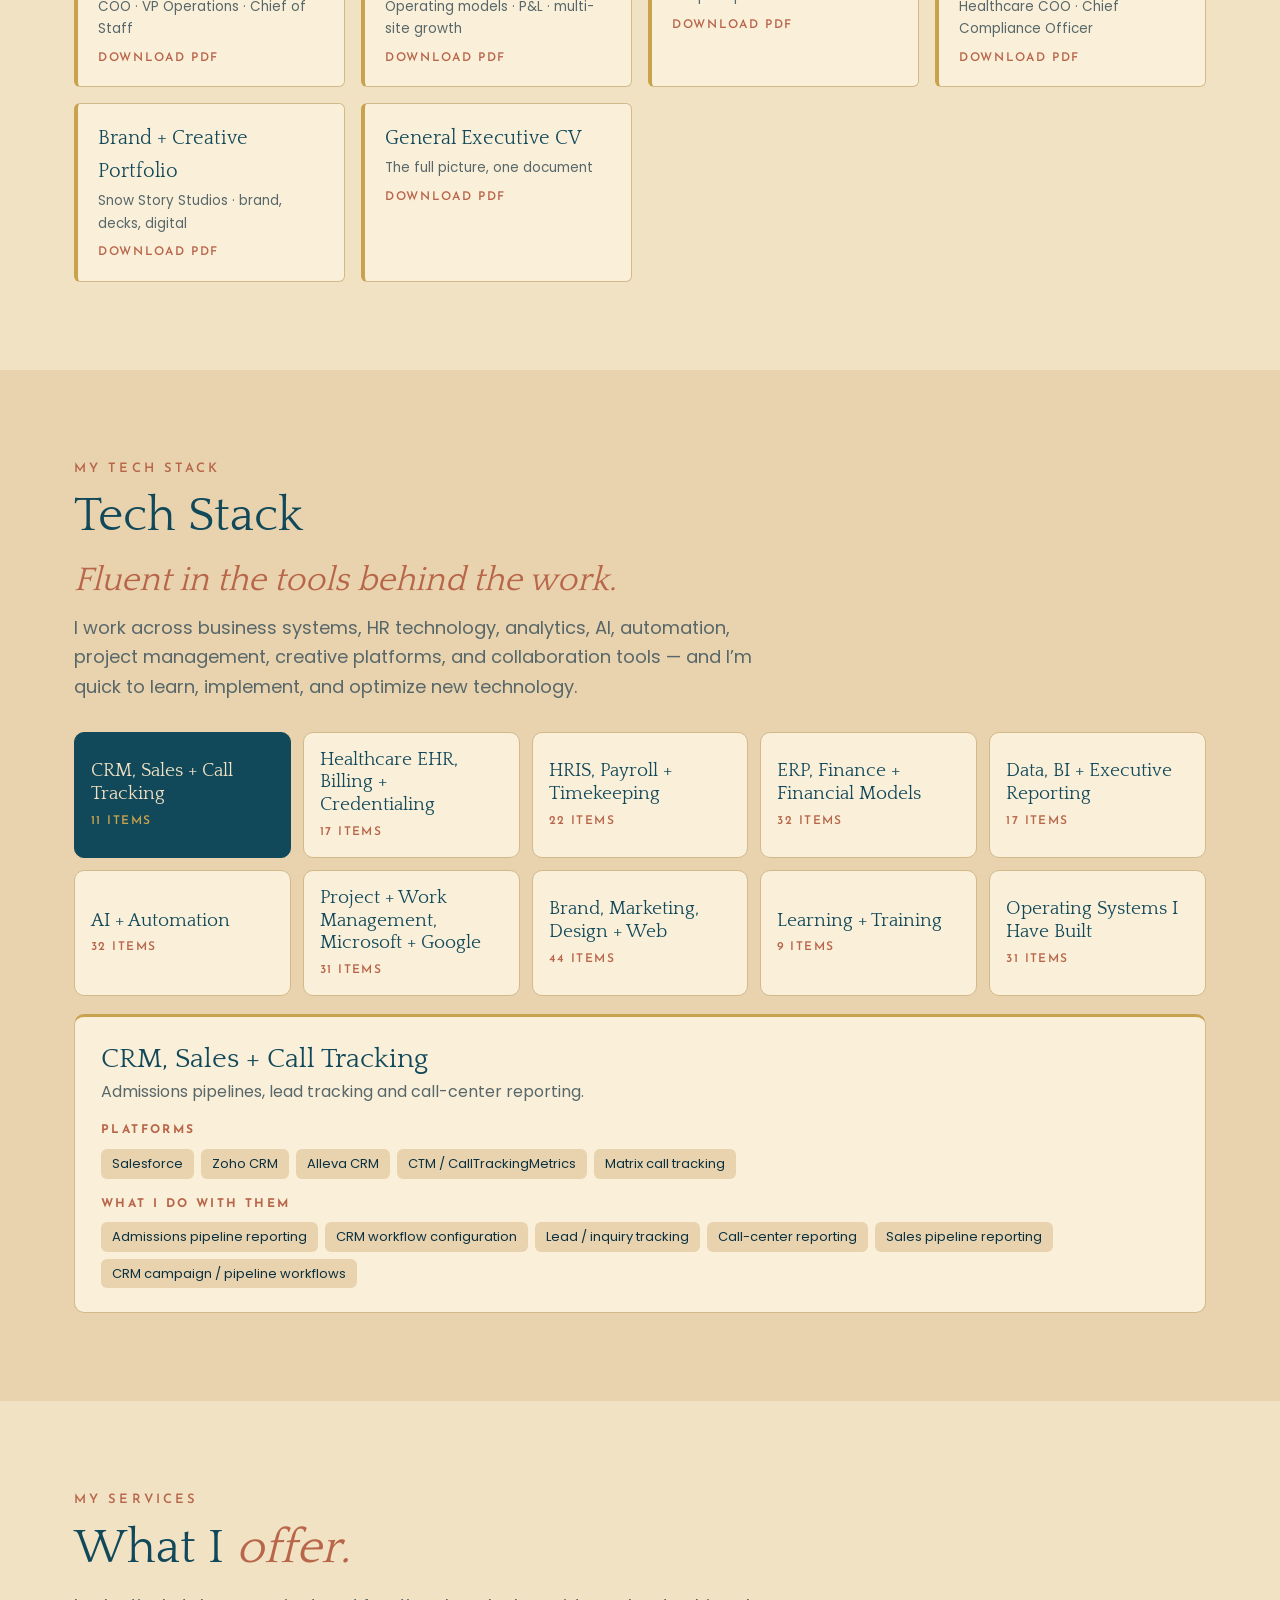
==== commit a44dad9b: "Add contact action links beneath the intro video Schedule a Chat (Calendly), Start a Conversation (e" ====
--- a/index.html
+++ b/index.html
@@ -177,6 +177,13 @@
 .pcnt{font-family:var(--label);font-size:13px;letter-spacing:.14em;color:var(--muted);min-width:60px;text-align:center}
 .pcap{padding:0 16px 14px;text-align:center;font-size:14px;color:var(--muted);background:var(--card)}
 .sw .sub-h{font-family:var(--serif);font-size:24px;color:var(--teal);margin:26px 0 0}
+.actions{display:grid;grid-template-columns:repeat(5,minmax(0,1fr));gap:12px;margin-top:18px}
+.alink{display:flex;align-items:center;justify-content:center;gap:10px;min-height:52px;padding:12px 14px;background:var(--card);border:1px solid var(--line);border-radius:var(--r);text-decoration:none;font-family:var(--label);font-size:13px;font-weight:600;letter-spacing:.08em;text-transform:uppercase;line-height:1.2;text-align:center;color:var(--teal-d);transition:background .2s,color .2s,border-color .2s,transform .2s,box-shadow .2s}
+.alink svg{flex:none;width:19px;height:19px;fill:none;stroke:var(--terra);stroke-width:1.7;stroke-linecap:round;stroke-linejoin:round;transition:stroke .2s}
+.alink:hover{background:var(--teal);border-color:var(--teal);color:var(--ivory);transform:translateY(-2px);box-shadow:0 8px 18px rgba(18,73,90,.16)}
+.alink:hover svg{stroke:var(--gold)}
+@media (max-width:1040px){.actions{grid-template-columns:repeat(3,minmax(0,1fr))}}
+@media (max-width:620px){.actions{grid-template-columns:1fr}.alink{justify-content:flex-start;padding-left:20px;min-height:54px}}
 .xref{grid-column:1/-1;background:var(--card);border:1px solid var(--line);border-left:4px solid var(--gold);border-radius:10px;padding:26px}
 .xref h3{font-size:26px;margin-bottom:6px}
 .xref p{color:var(--muted);max-width:640px;margin-bottom:16px}
@@ -445,6 +452,7 @@
     <div class="eyebrow">In my own words</div>
     <h2>A short <em>introduction.</em></h2>
     <div class="video" id="video" aria-label="Introduction video"></div>
+    <div class="actions" id="introActions" role="group" aria-label="Ways to connect"></div>
   </div>
 </section>
 
@@ -649,6 +657,33 @@
   }
   fold(document.querySelectorAll('[data-book]'),wireBook);
   if(isCal())loadCal(function(){});
+
+  /* ---------- action links under the video ---------- */
+  (function(){
+    var box=$('introActions'),digits=C.PHONE.replace(/\D/g,''),intl='+1'+digits;
+    var ICON={
+      cal:'<rect x="3" y="4" width="18" height="17" rx="2"/><path d="M3 9h18M8 2v4M16 2v4"/>',
+      mail:'<rect x="3" y="5" width="18" height="14" rx="2"/><path d="m3 7 9 6 9-6"/>',
+      text:'<path d="M4 5h16v11H9l-5 4z"/><path d="M8 9.5h8M8 12.5h5"/>',
+      li:'<rect x="3" y="3" width="18" height="18" rx="3"/><path d="M8 11v6M8 7.5v.01M12 17v-6M12 13.2a3 3 0 0 1 6 0V17"/>',
+      wa:'<path d="M12 3a9 9 0 0 0-7.8 13.5L3 21l4.6-1.2A9 9 0 1 0 12 3z"/><path d="M9 8.5c0 3.5 3 6.5 6.5 6.5l1-1.6-2.2-1-1 .9c-1-.4-2-1.4-2.4-2.4l.9-1-1-2.2z"/>'
+    };
+    var items=[
+      {t:'Schedule a Chat',i:'cal',h:bookHref(),cal:true,ext:!!C.BOOKING_URL},
+      {t:'Start a Conversation',i:'mail',h:'mailto:'+C.EMAIL},
+      {t:'Send a Text',i:'text',h:'sms:'+intl},
+      {t:'Find Me on LinkedIn',i:'li',h:C.LINKEDIN_URL,ext:true},
+      {t:'Message Me on WhatsApp',i:'wa',h:'https://wa.me/'+intl.replace('+',''),ext:true}
+    ];
+    items.forEach(function(x){
+      var a=el('a','alink');a.href=x.h;
+      if(x.ext){a.target='_blank';a.rel='noopener'}
+      var ns='http://www.w3.org/2000/svg',svg=document.createElementNS(ns,'svg');svg.setAttribute('viewBox','0 0 24 24');svg.setAttribute('aria-hidden','true');svg.innerHTML=ICON[x.i];
+      a.appendChild(svg);a.appendChild(el('span',null,x.t));
+      if(x.cal)wireBook(a);
+      box.appendChild(a);
+    });
+  })();
 
   /* ---------- video ---------- */
   (function(){
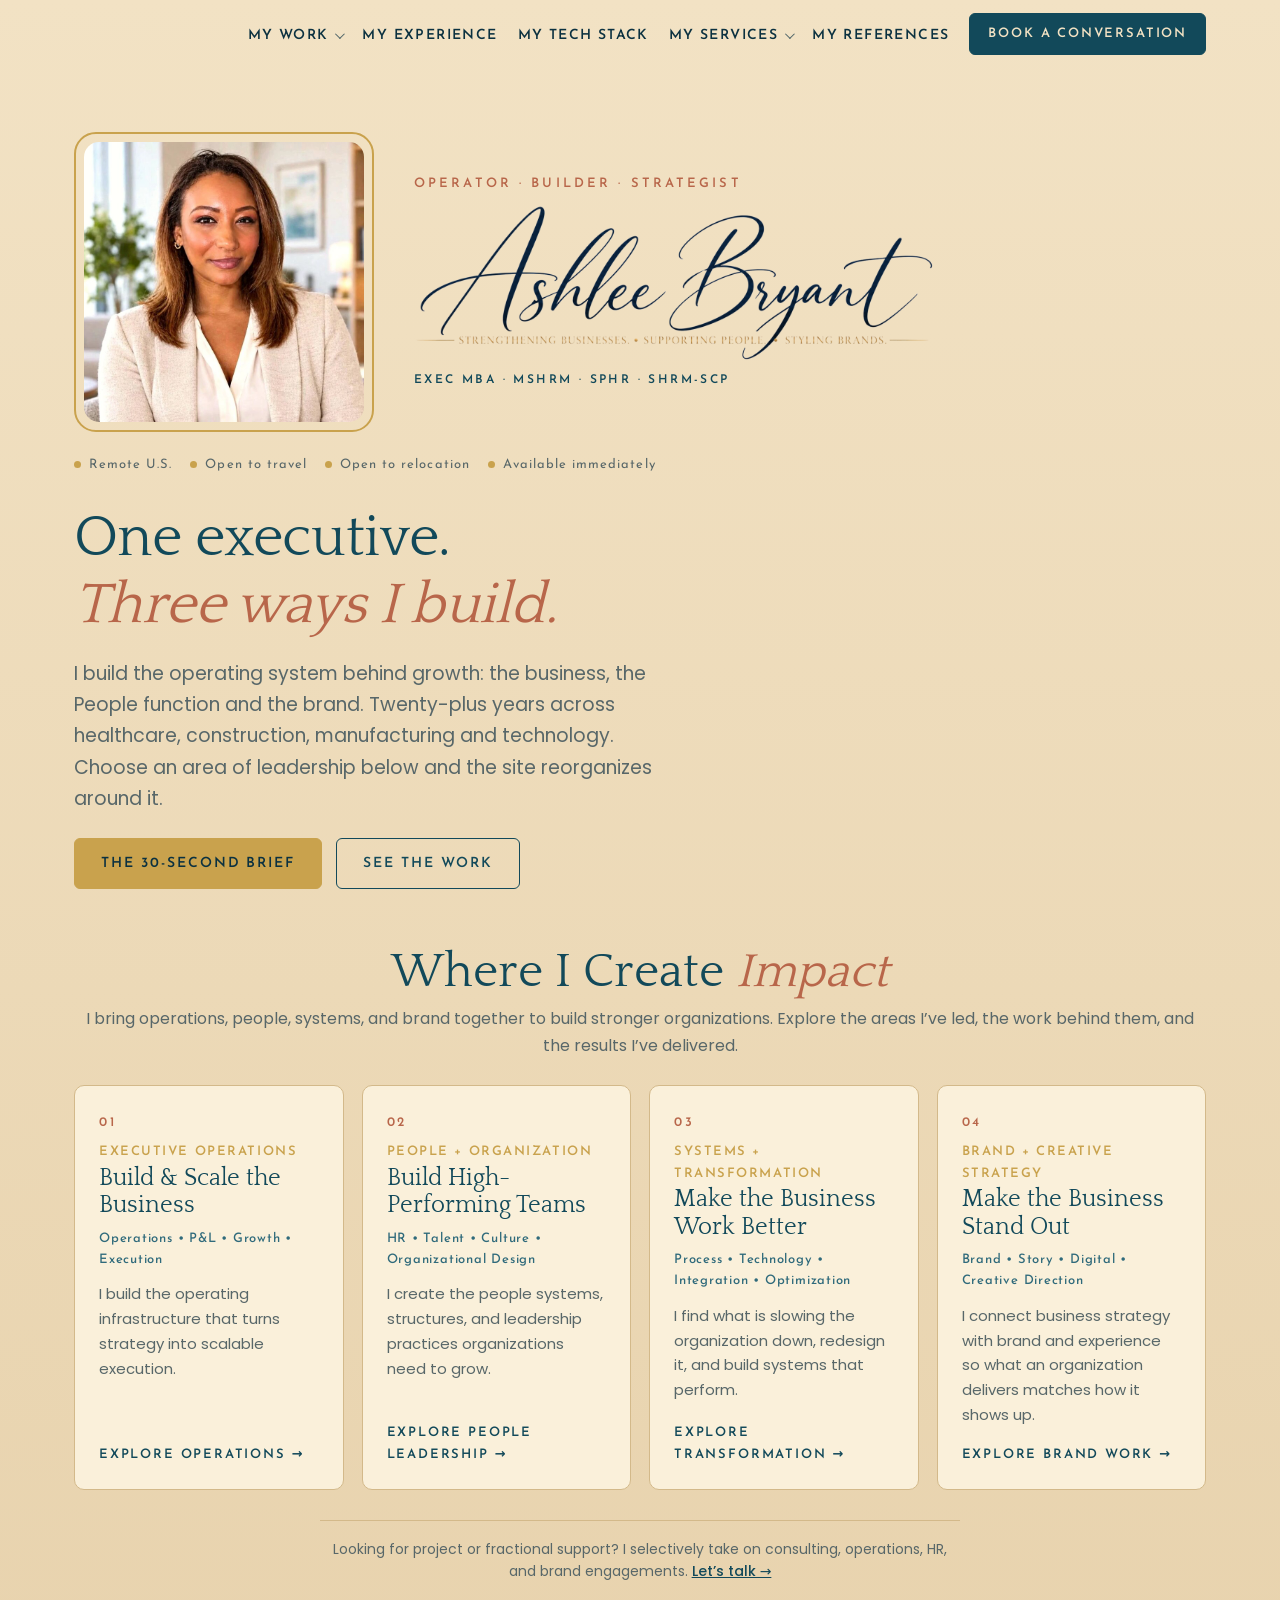
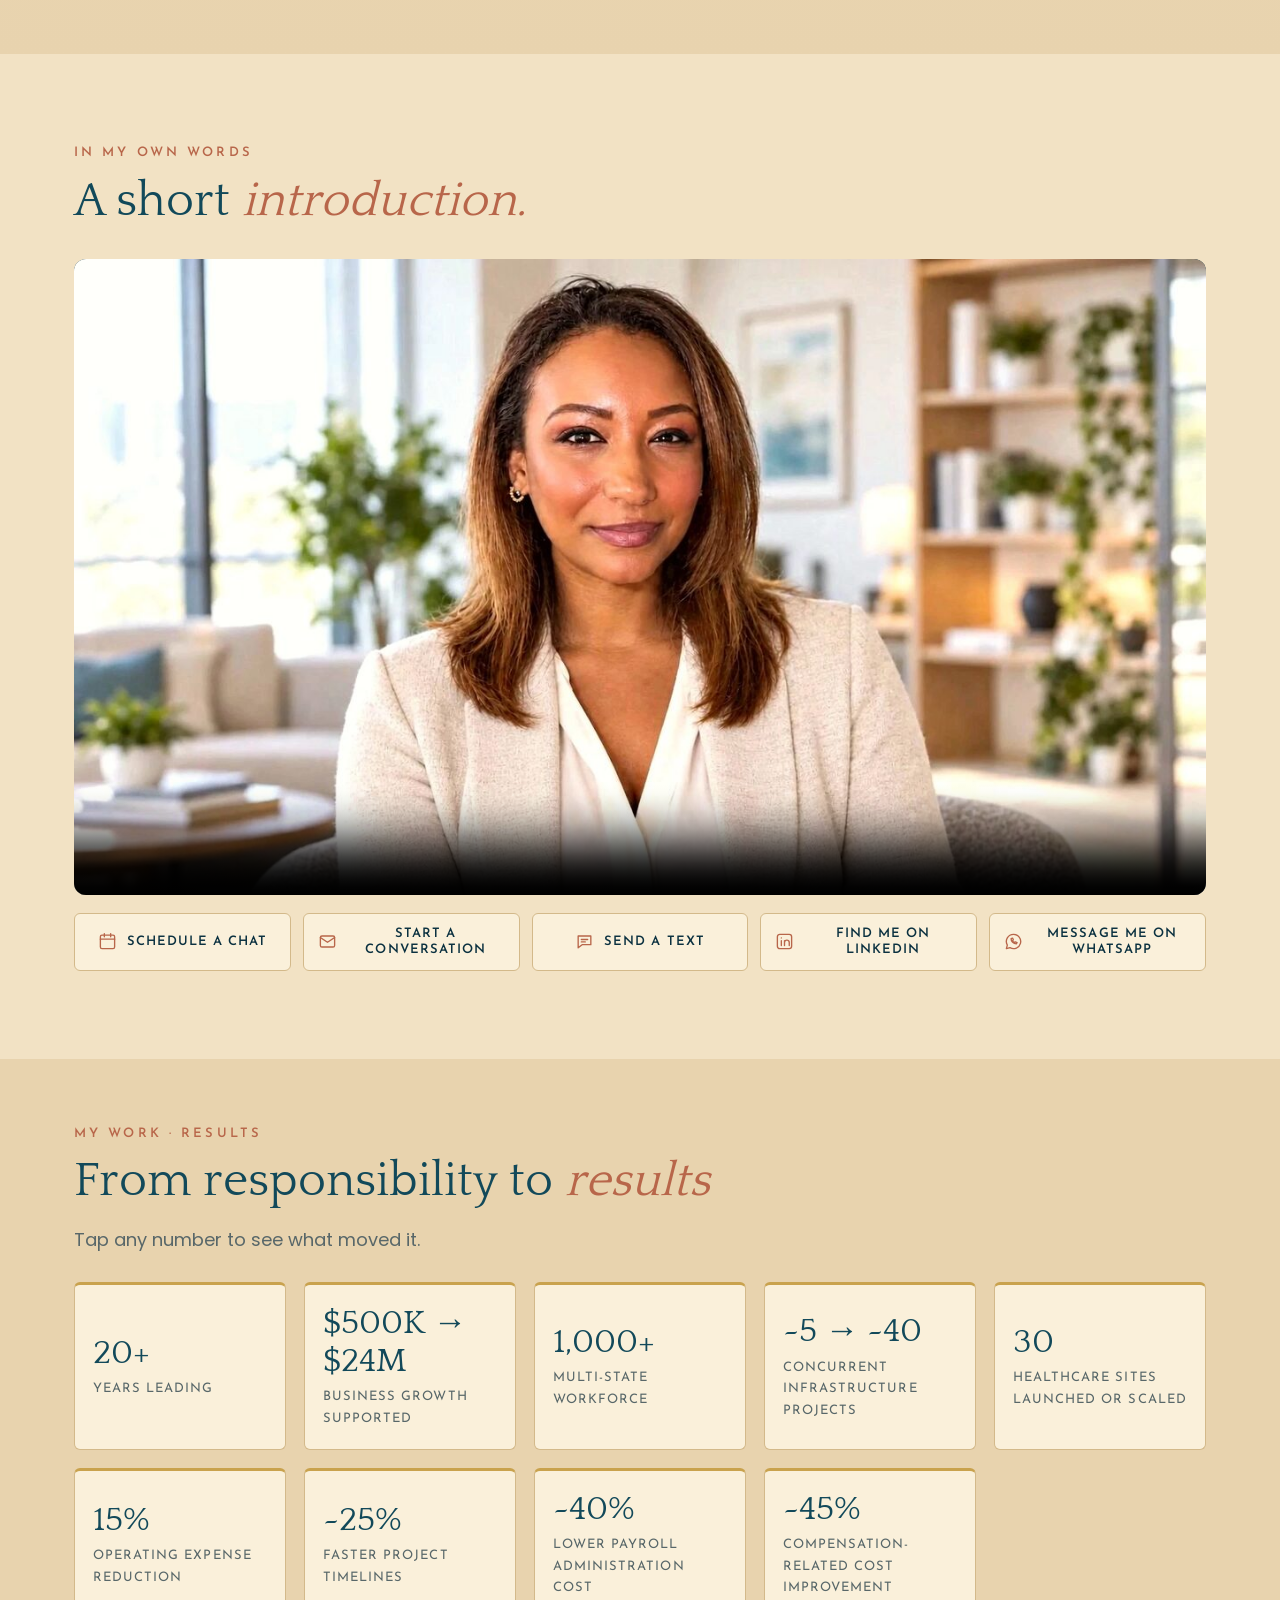
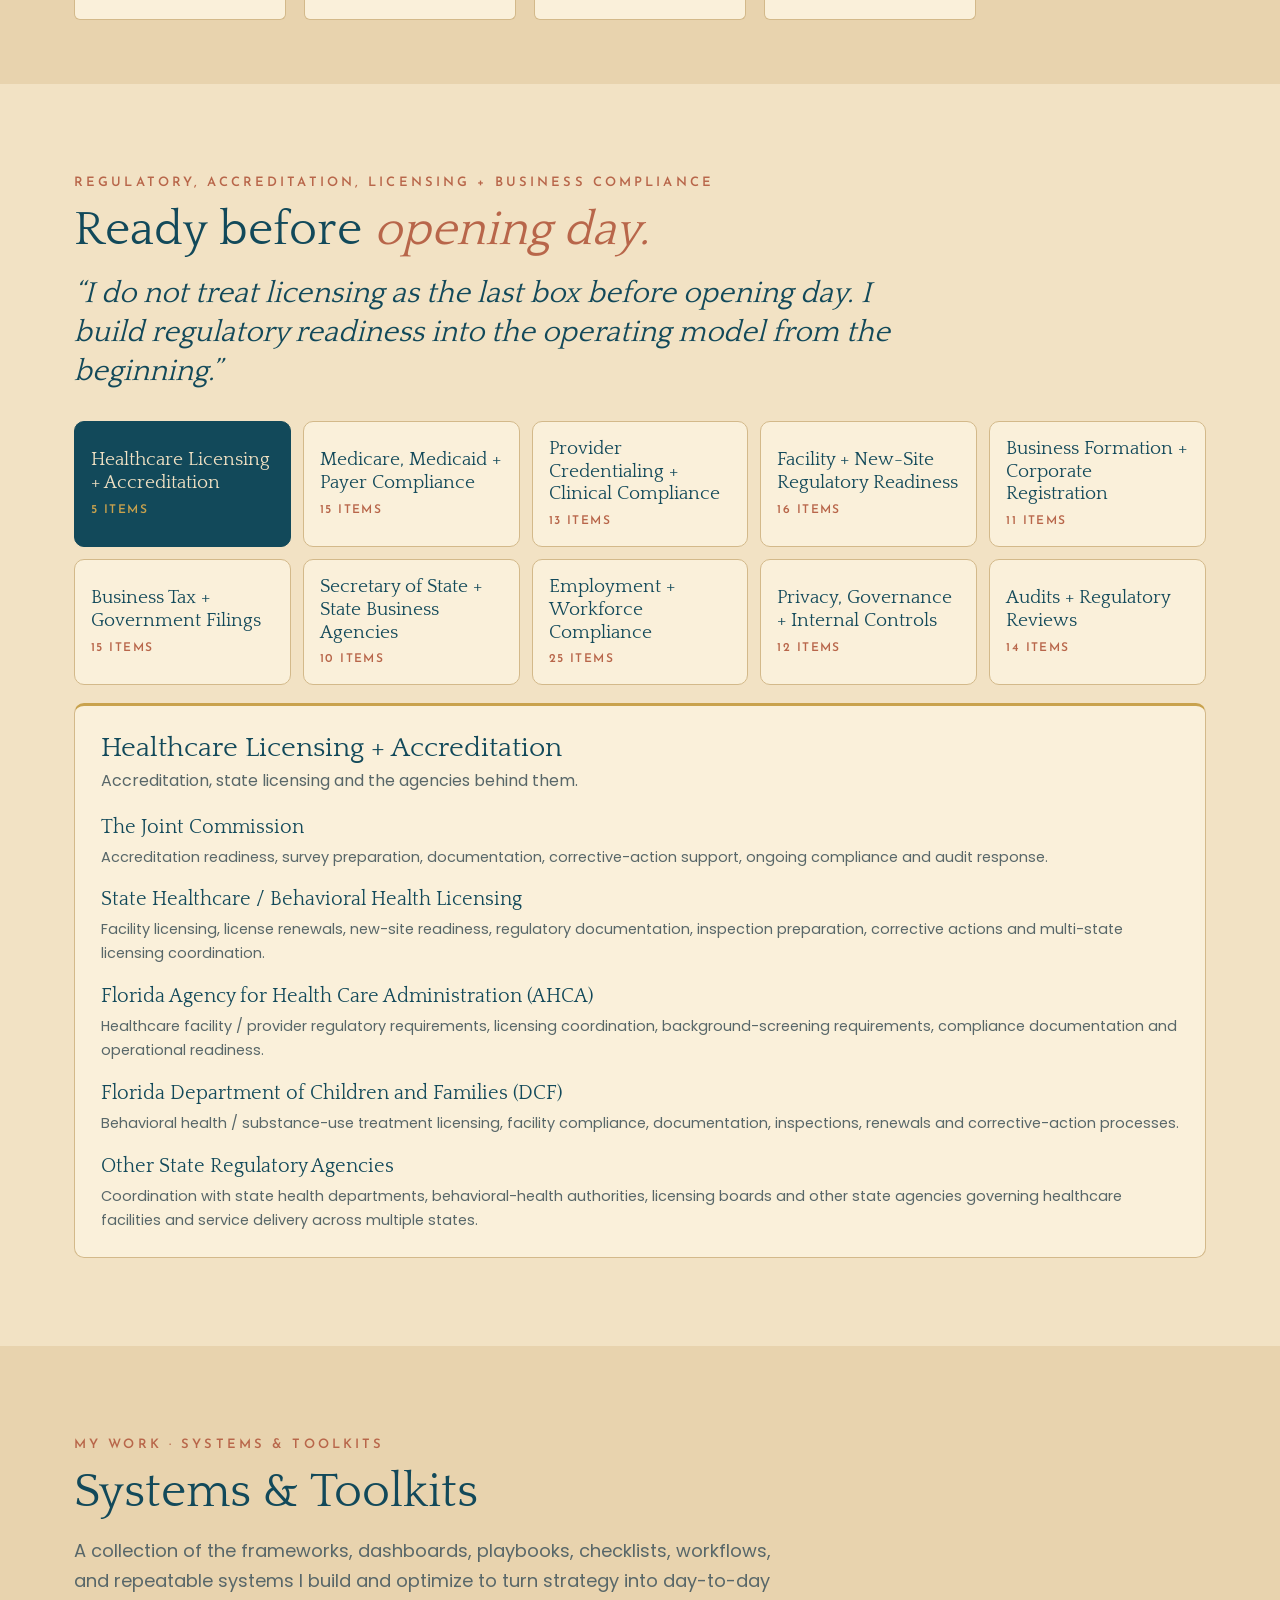
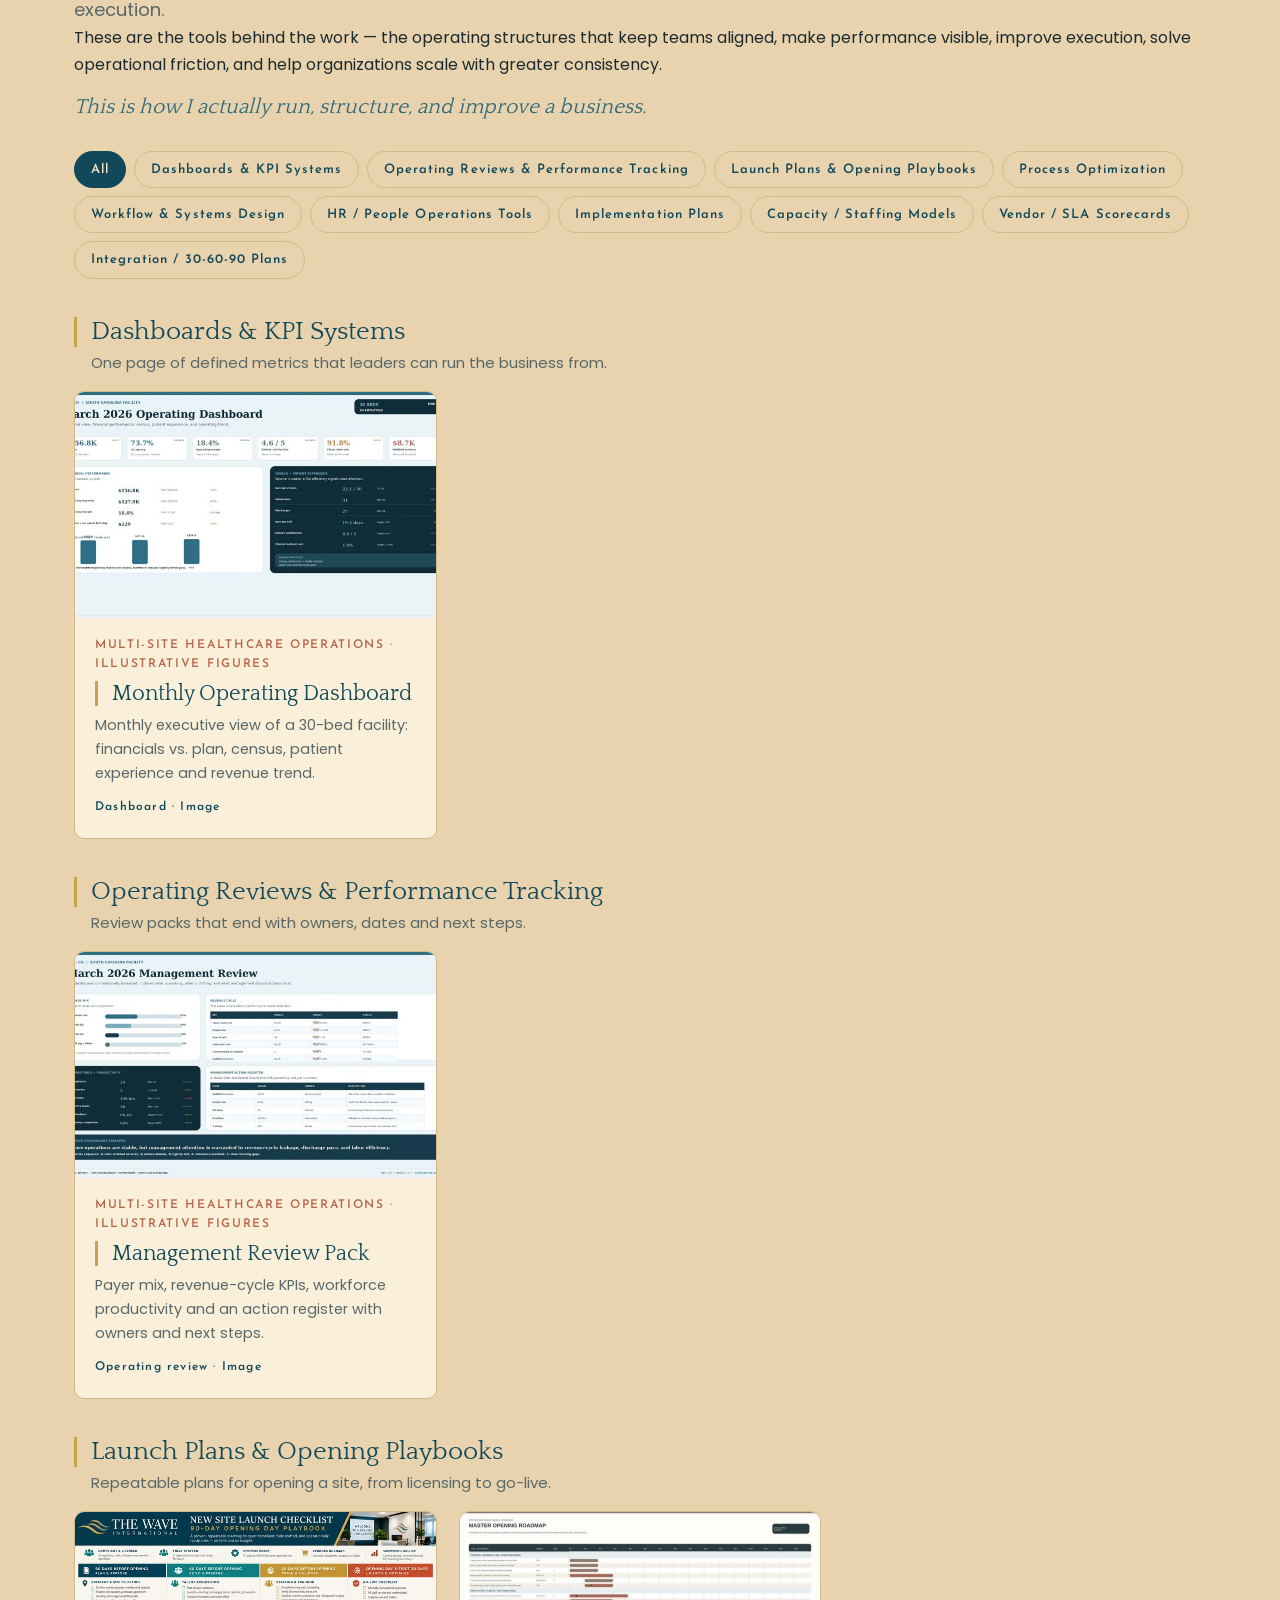
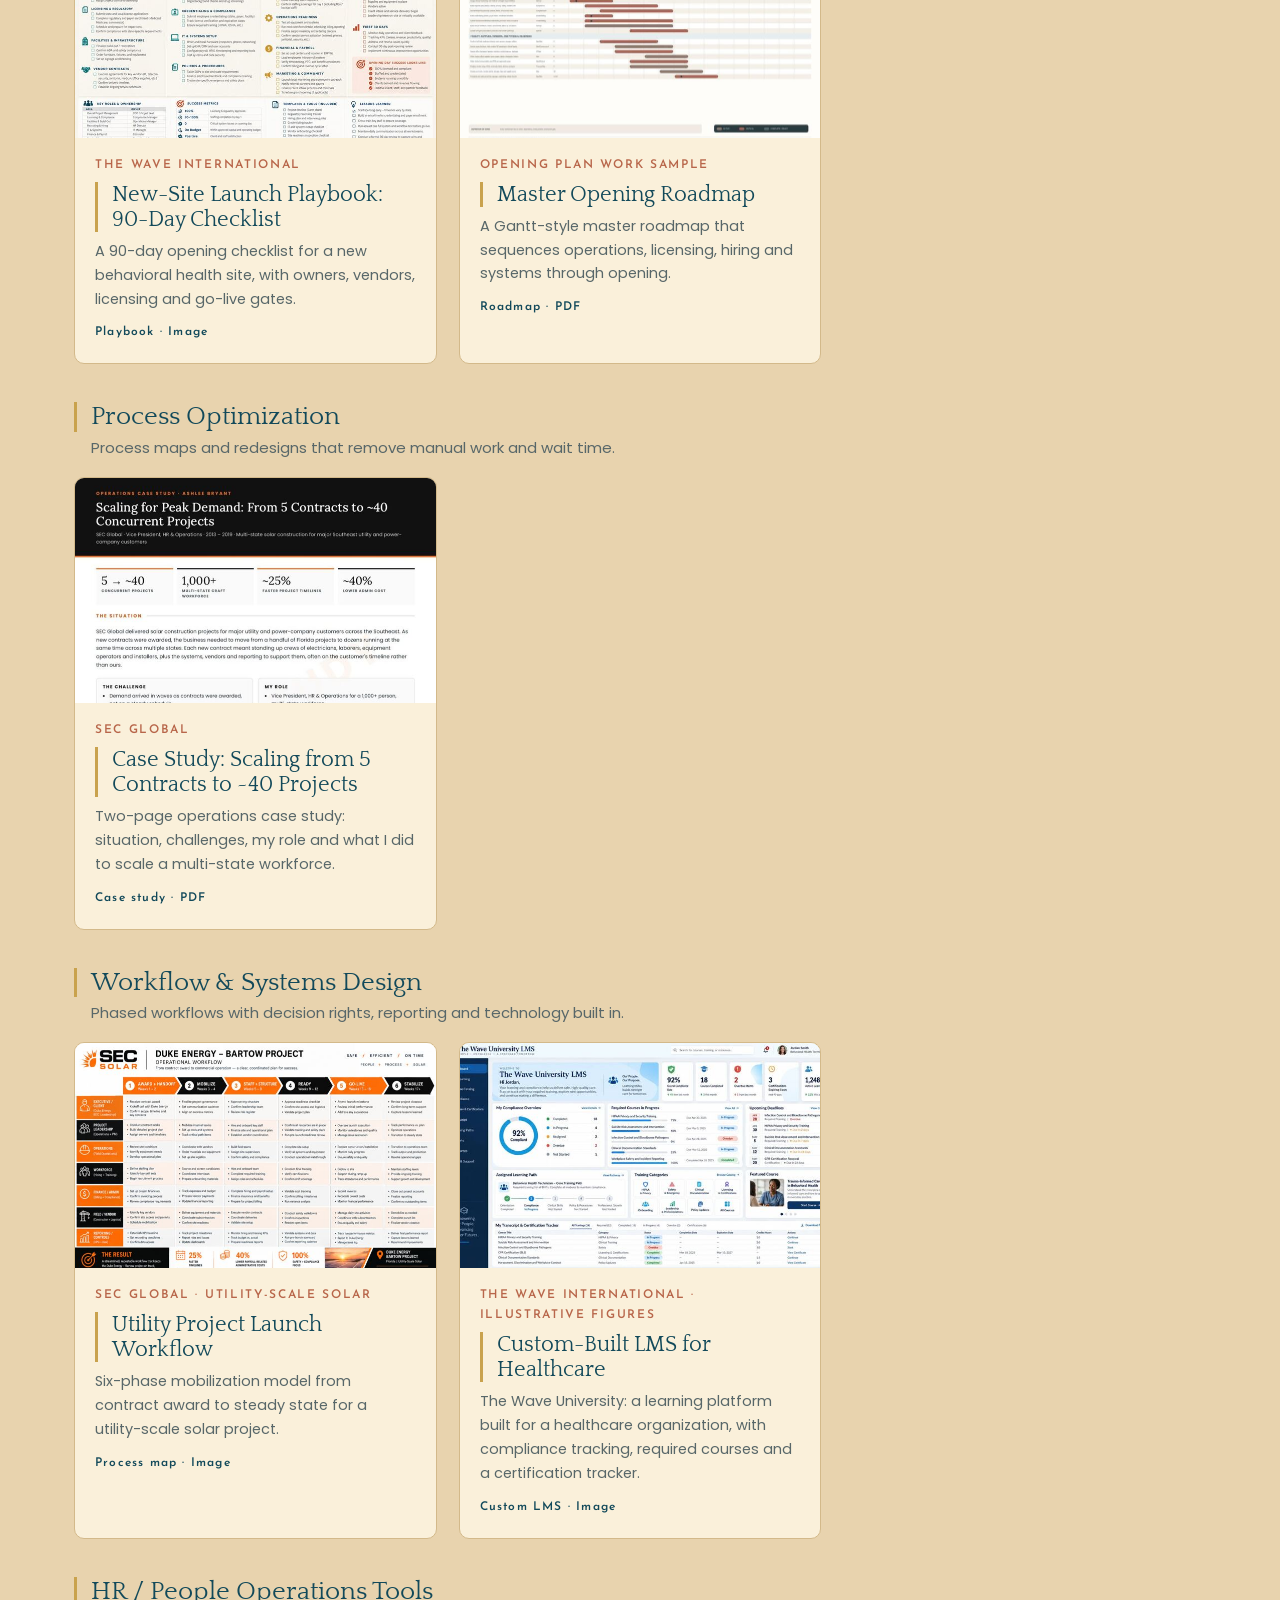
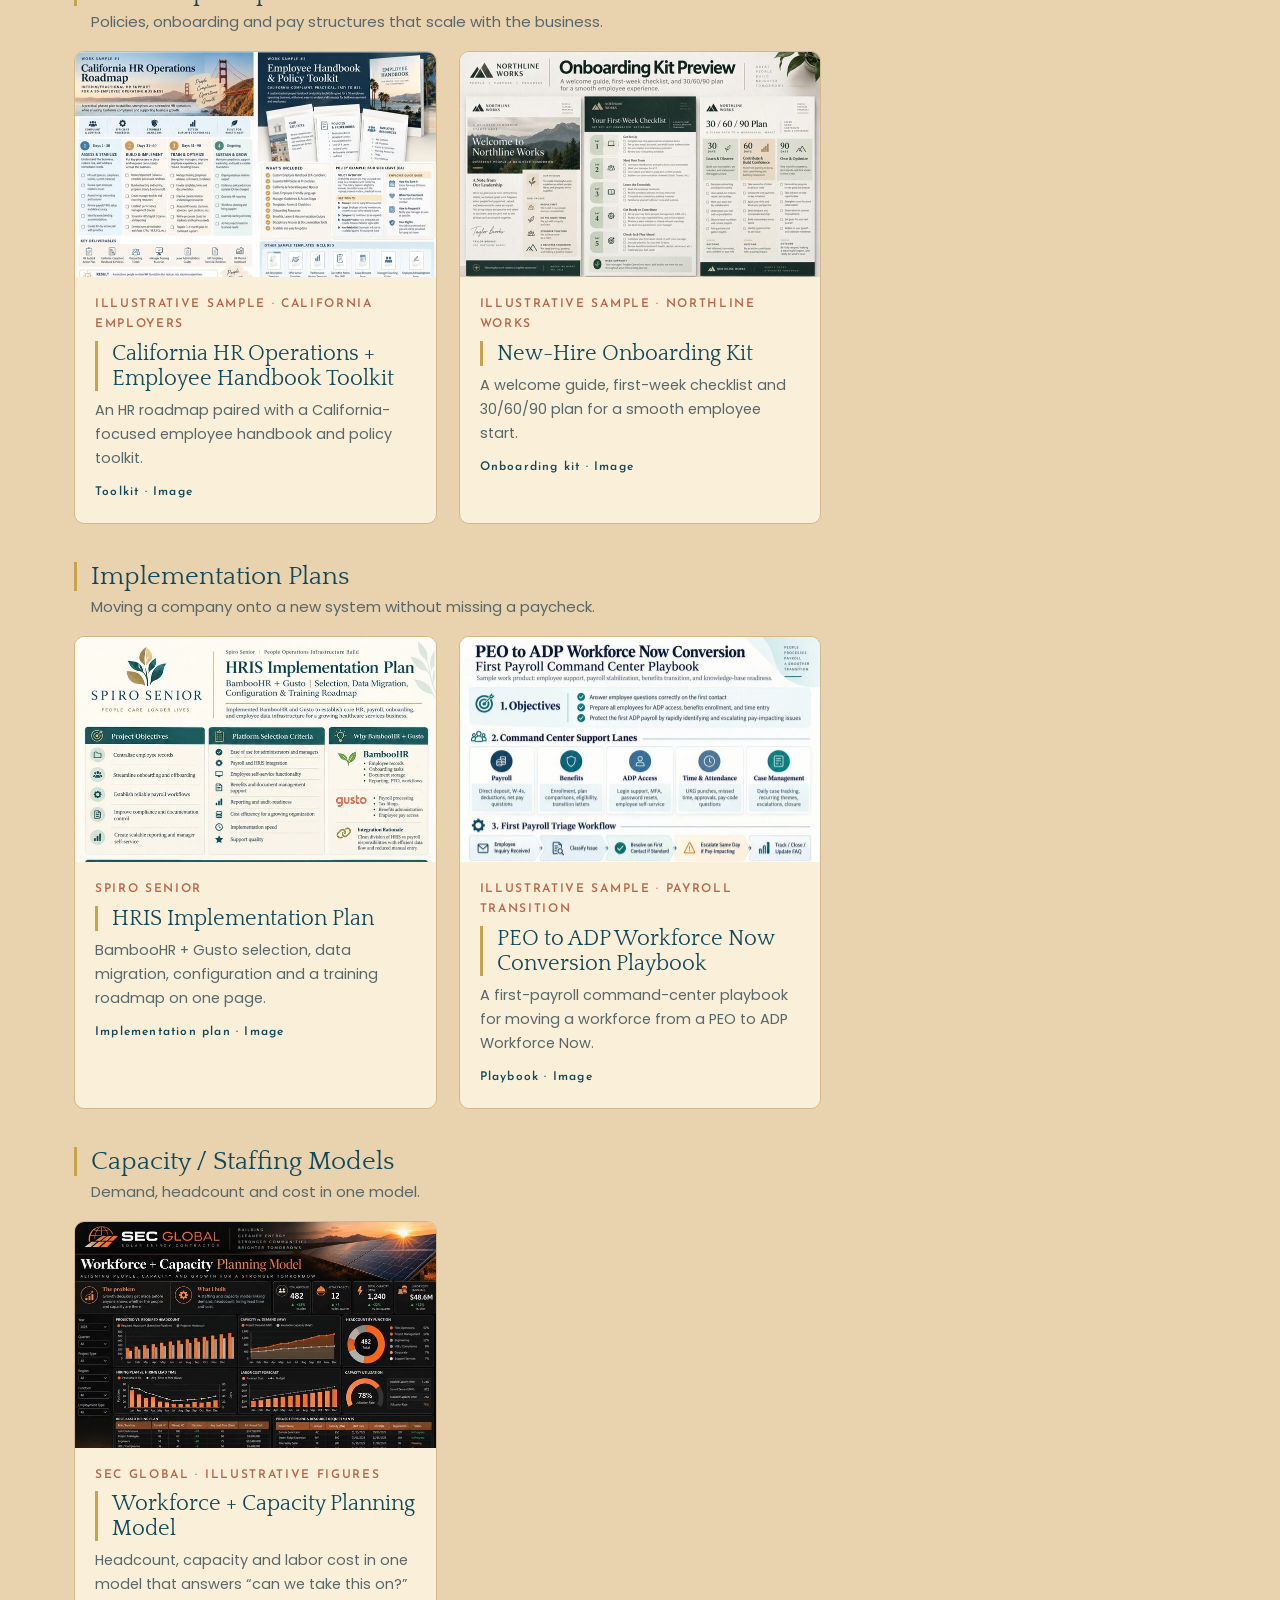
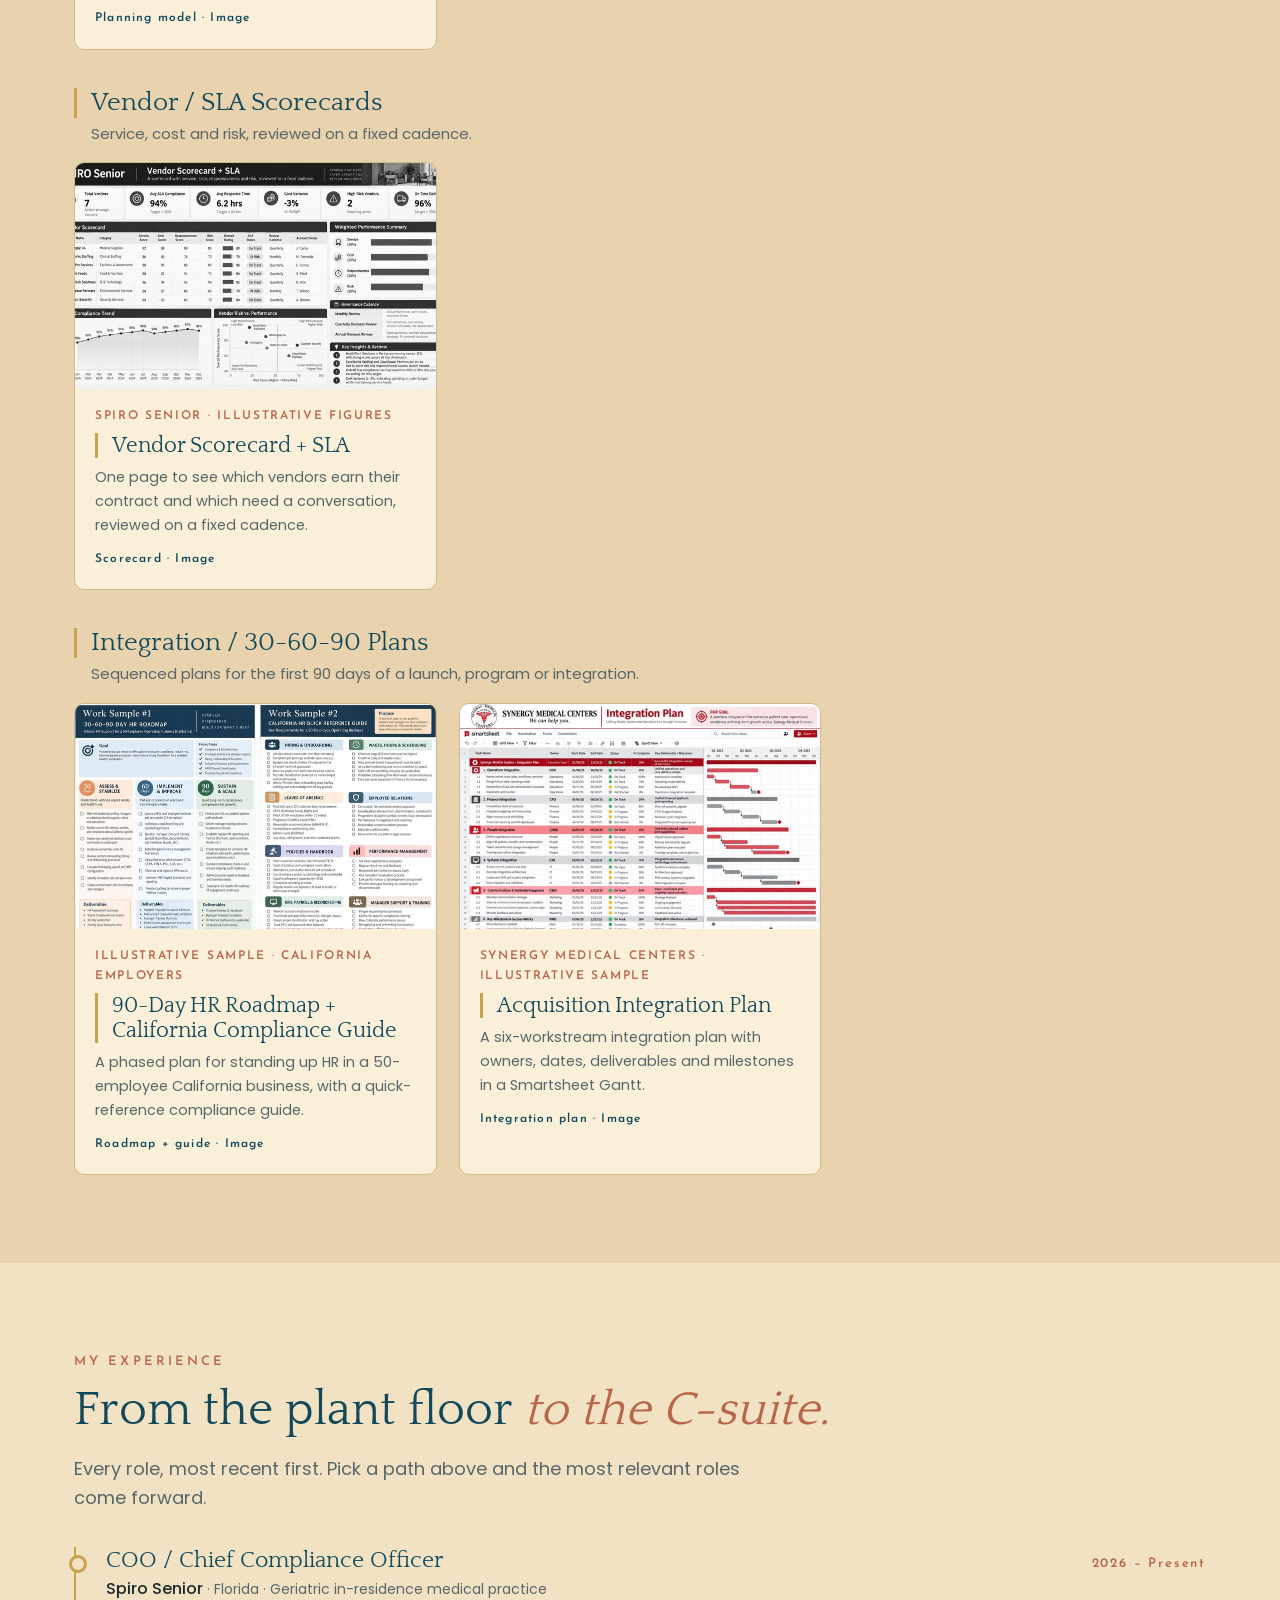
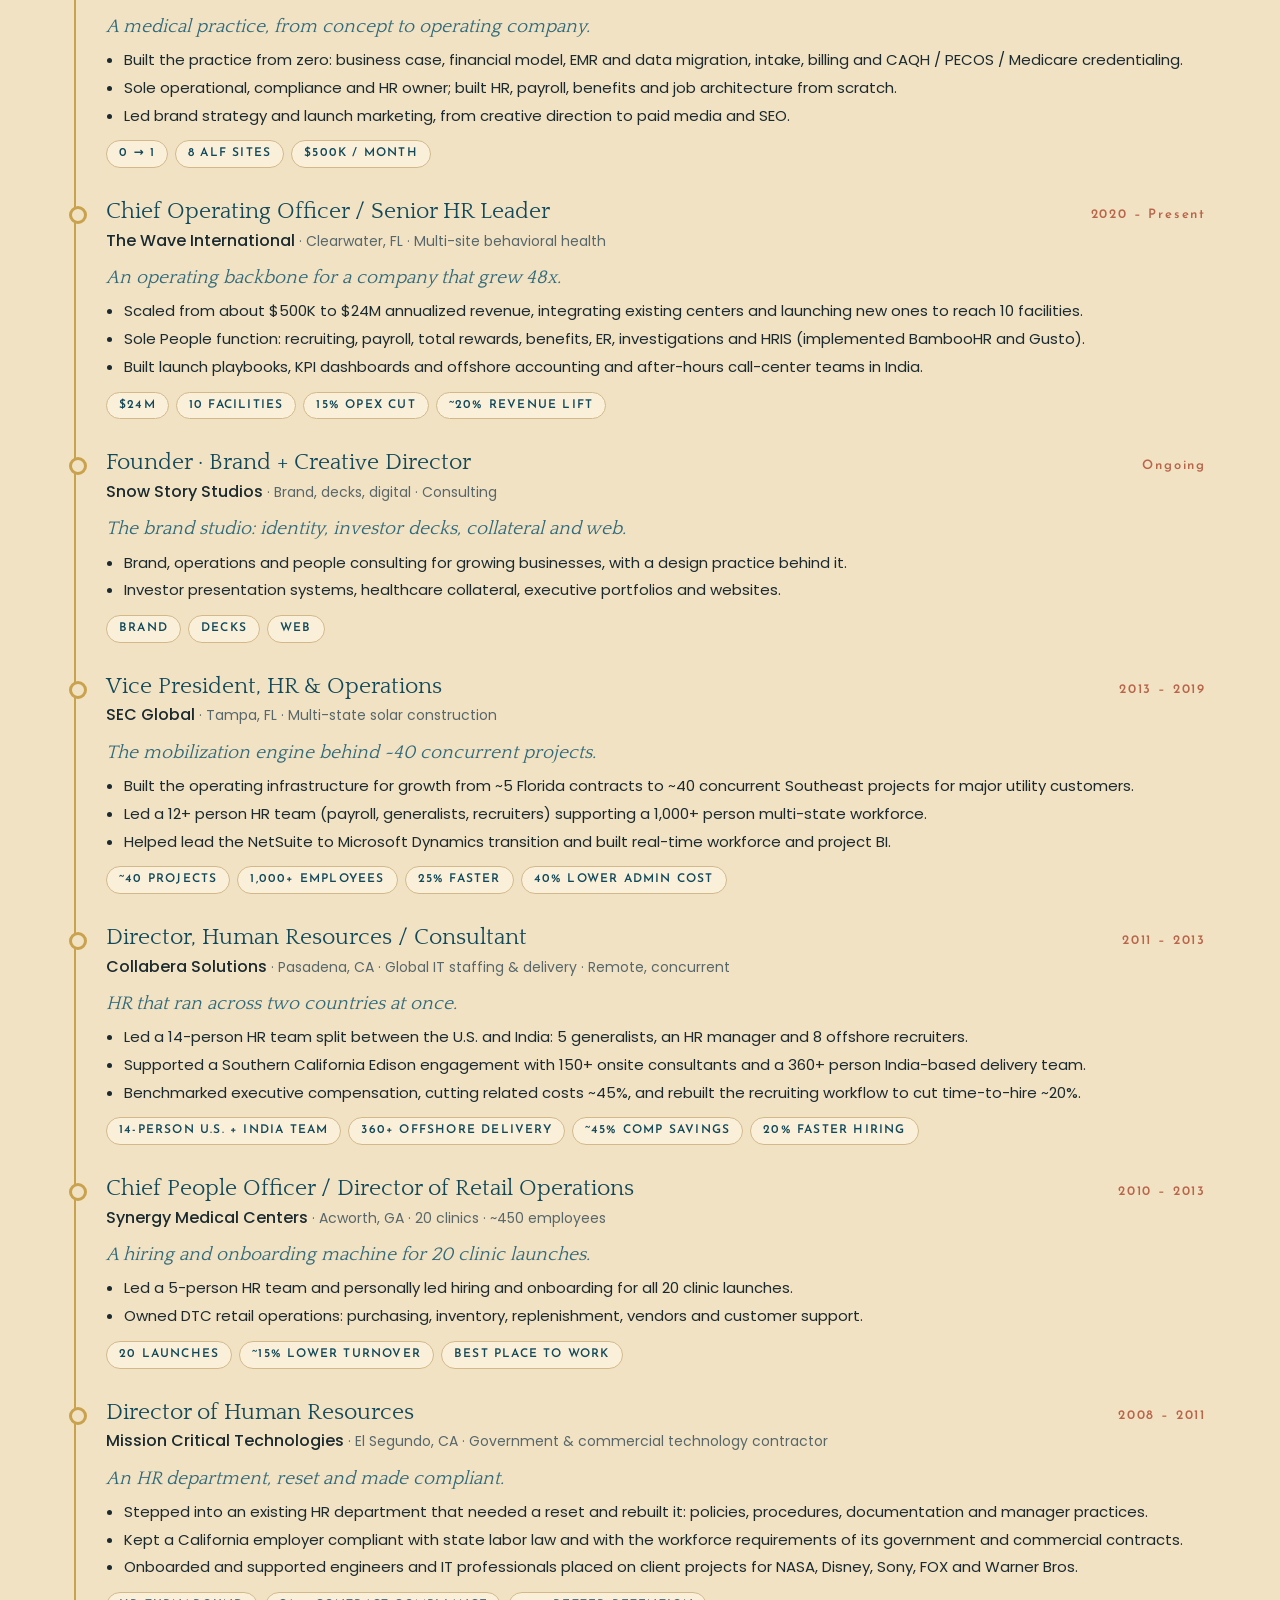
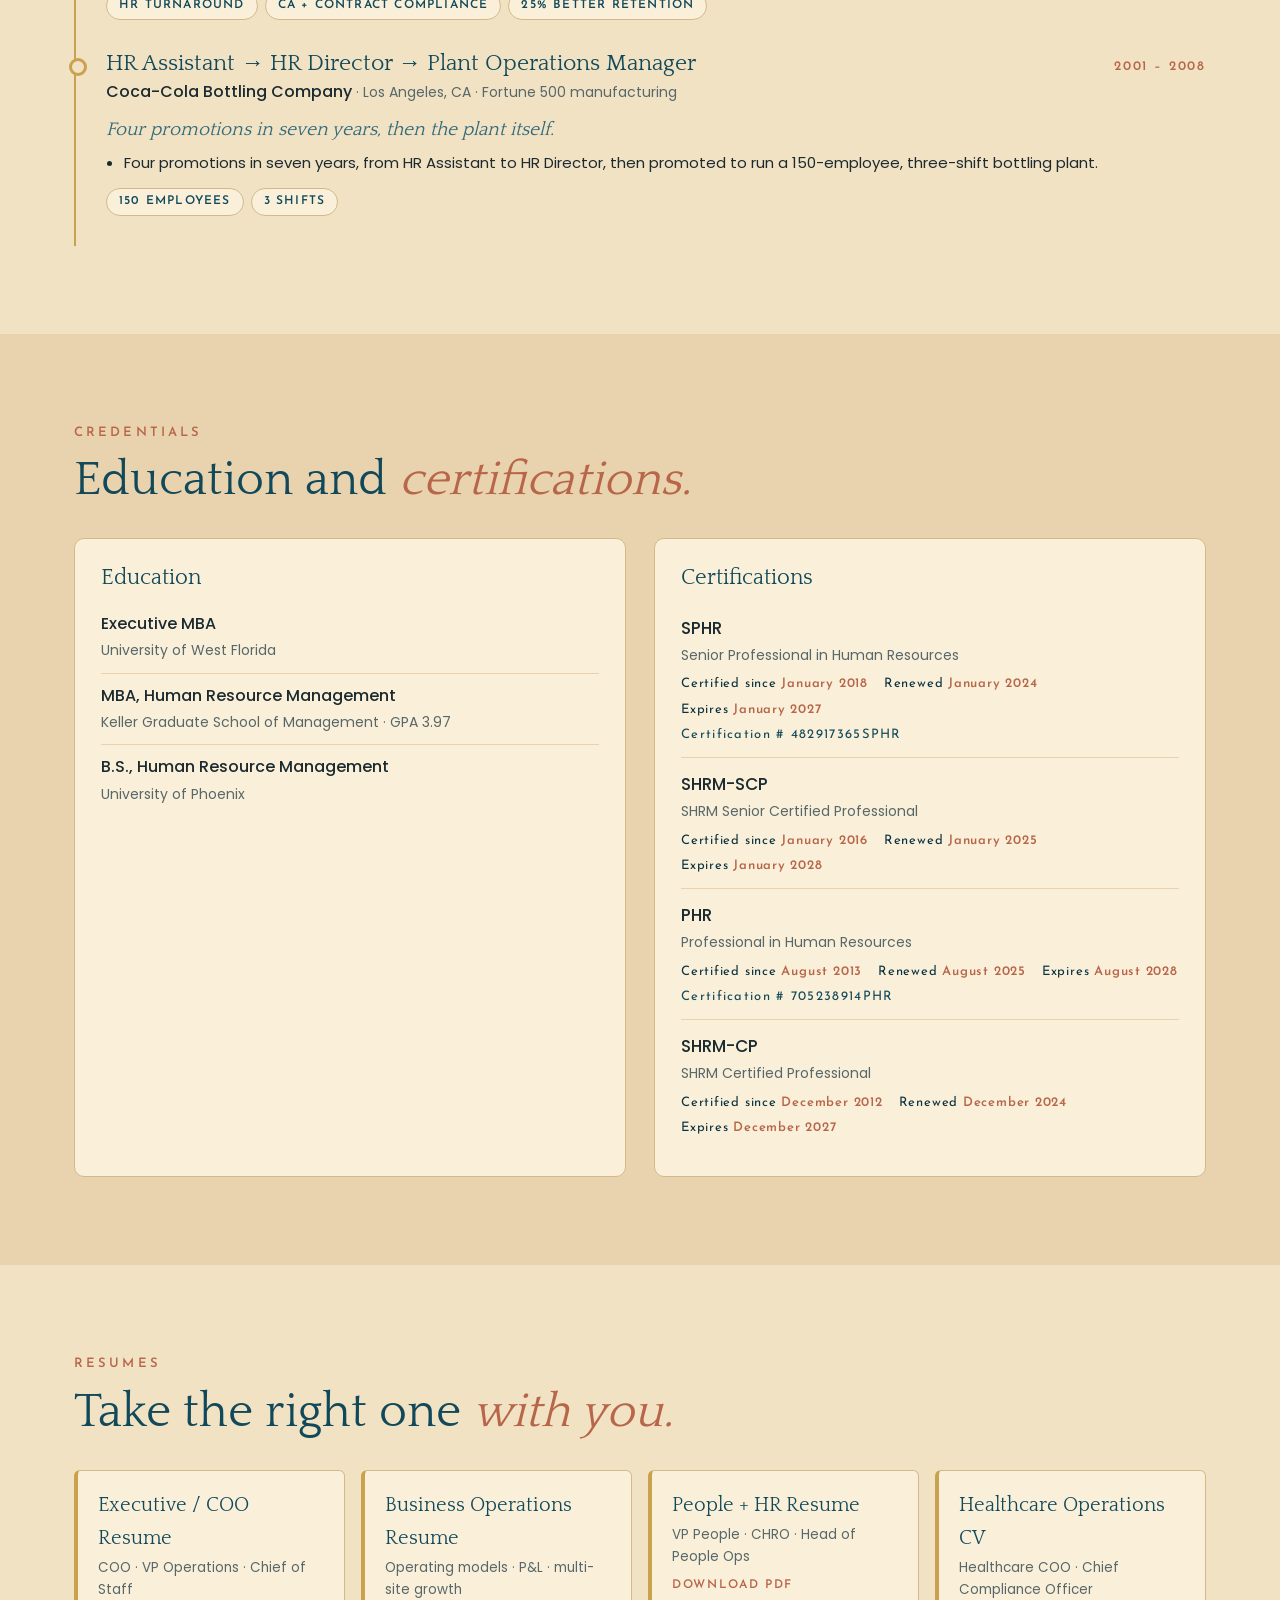
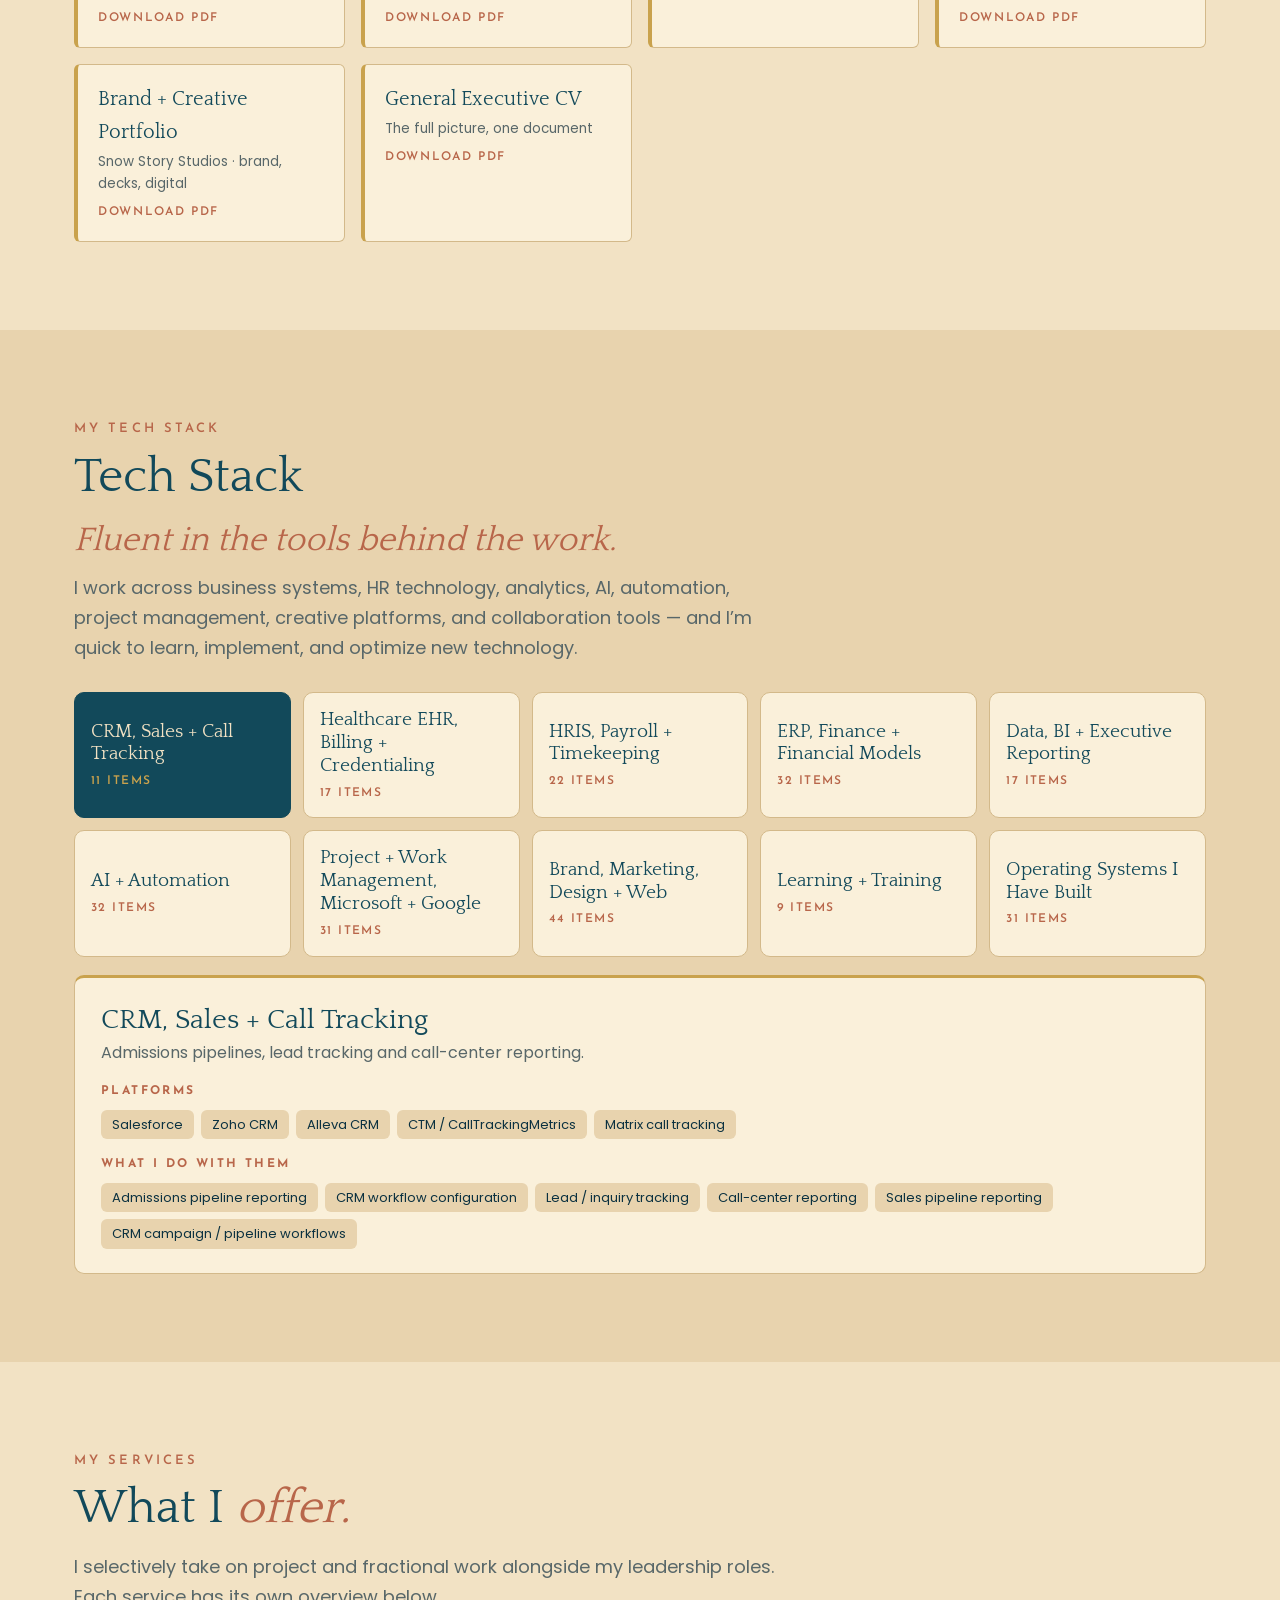
==== commit 040936bd: "Remove non-functional 'Show everything' link Co-Authored-By: Claude Sonnet 5.5 <noreply@anthropic.co" ====
--- a/index.html
+++ b/index.html
@@ -113,7 +113,6 @@
 .path[aria-pressed=true] .n{color:var(--gold)}
 .fractional{max-width:640px;margin:30px auto 0;padding-top:18px;border-top:1px solid var(--line);text-align:center;font-size:14px;line-height:1.55;color:var(--muted)}
 .fractional a{color:var(--teal);font-weight:500;white-space:nowrap}
-.reset{display:block;margin:18px auto 0;background:none;border:0;font-family:var(--label);font-size:13px;letter-spacing:.14em;text-transform:uppercase;color:var(--muted);text-decoration:underline}
 
 /* lens */
 .lens{background:var(--teal);color:var(--ivory);padding:80px 0}
@@ -417,7 +416,6 @@
       <h2>Where I Create <em>Impact</em></h2>
       <p class="hint">I bring operations, people, systems, and brand together to build stronger organizations. Explore the areas I’ve led, the work behind them, and the results I’ve delivered.</p>
       <div class="paths" id="paths" role="group" aria-label="Explore areas of leadership"></div>
-      <button class="reset" id="reset" hidden>Show everything</button>
       <p class="fractional">Looking for project or fractional support? I selectively take on consulting, operations, HR, and brand engagements. <a href="#contact" data-book>Let’s talk →</a></p>
     </div>
   </div>
@@ -708,7 +706,6 @@
     b.addEventListener('click',function(){setLens(lens===id?null:id,true)});
     $('paths').appendChild(b);
   });
-  $('reset').addEventListener('click',function(){setLens(null,true)});
 
   /* ---------- services ---------- */
   var svcSel=S.SERVICES[0].id,svcGroup='all';
@@ -969,7 +966,6 @@
   function setLens(id,scroll){
     lens=id;
     fold(document.querySelectorAll('.path'),function(b){b.setAttribute('aria-pressed',String(b.dataset.lens===id))});
-    $('reset').hidden=!id;
     var sec=$('lens');sec.hidden=!id;
     if(id){
       var l=L[id];
